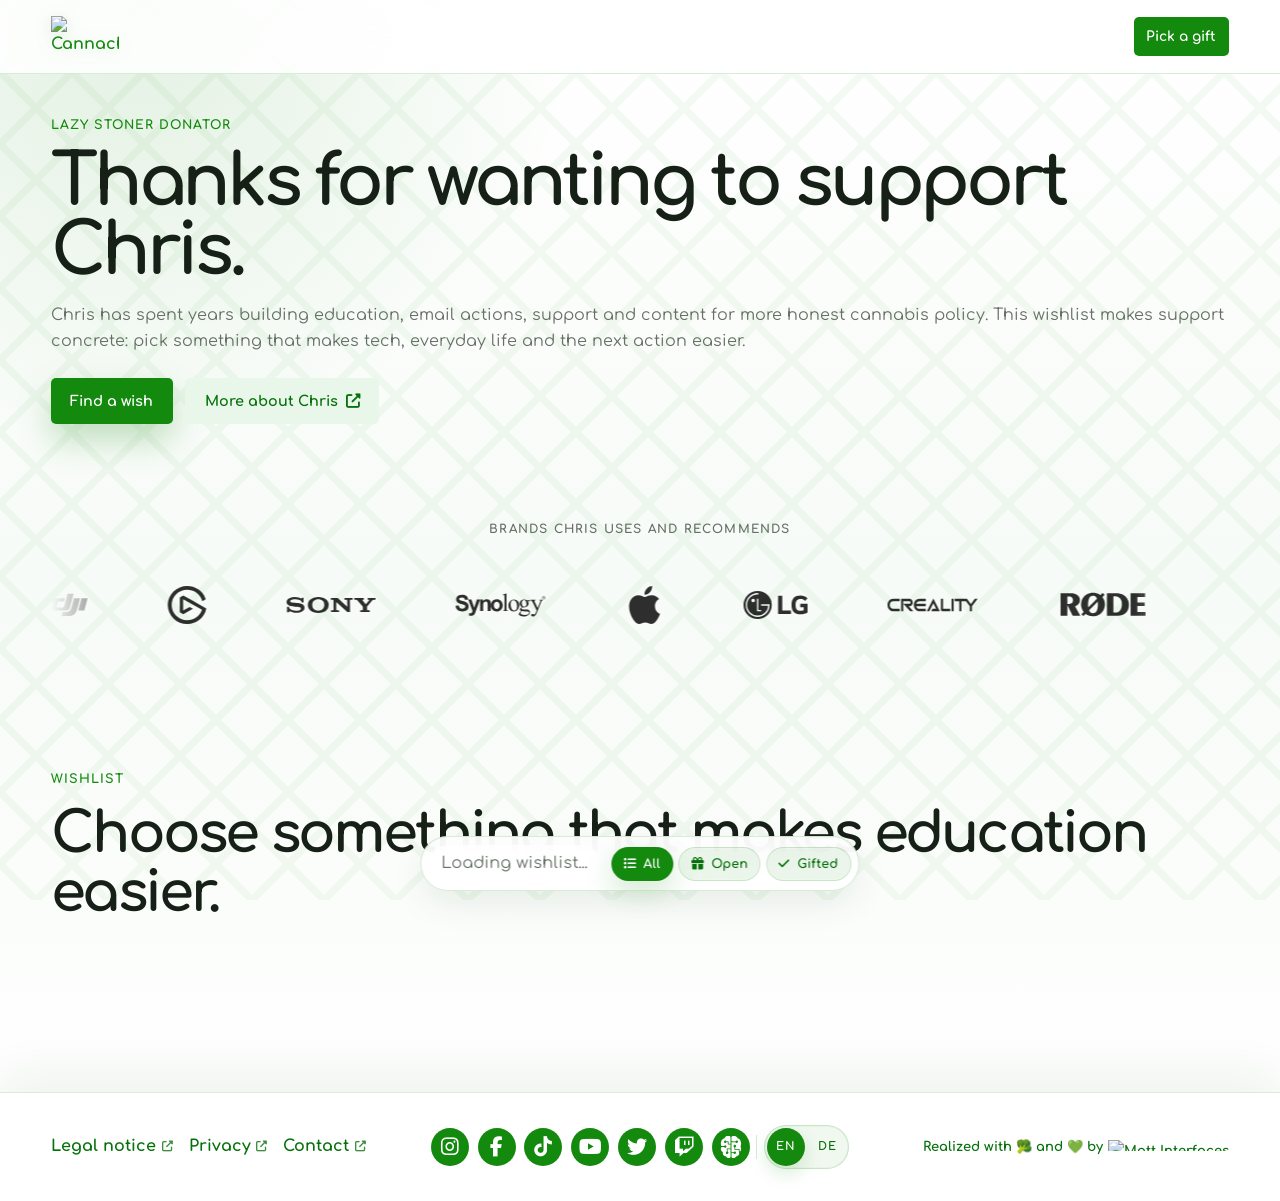
==== en/index.html @ 77366176 "Improve marquee dragging over logos Make the logo marquee draggable directly over logo images by inh" ====
<!DOCTYPE html>
<html lang="en">

<head>
    <meta charset="UTF-8">
    <meta name="viewport" content="width=device-width, initial-scale=1.0">
    <title>Lazy Stoner Donator - Cannachris Wishlist</title>
    <meta name="description" content="Support Cannachris with wishlist gifts, social-wish actions, donation ideas and help for content, cannabis education, activism and community.">
    <meta name="robots" content="index,follow,max-image-preview:large">
    <meta name="keywords" content="Cannachris, wishlist, cannabis education, social wish, activism, support, Lazy Stoner Donator">
    <meta name="theme-color" content="#13890e">
    <link rel="canonical" href="https://lsd.cannachris.de/en/">
    <link rel="alternate" hreflang="de" href="https://lsd.cannachris.de/">
    <link rel="alternate" hreflang="en" href="https://lsd.cannachris.de/en/">
    <link rel="alternate" hreflang="x-default" href="https://lsd.cannachris.de/">
    <link rel="icon" href="../favicon.ico" sizes="any">
    <link rel="icon" href="../favicon.svg" type="image/svg+xml">
    <link rel="icon" type="image/png" sizes="16x16" href="../favicon-16x16.png">
    <link rel="icon" type="image/png" sizes="32x32" href="../favicon-32x32.png">
    <link rel="icon" type="image/png" sizes="48x48" href="../favicon-48x48.png">
    <link rel="apple-touch-icon" sizes="180x180" href="../apple-touch-icon.png">
    <script>
        if (window.location.protocol !== 'file:') {
            const manifestLink = document.createElement('link');
            manifestLink.rel = 'manifest';
            manifestLink.href = '../site.en.webmanifest';
            document.head.appendChild(manifestLink);
        }
    </script>
    <meta property="og:type" content="website">
    <meta property="og:locale" content="en_US">
    <meta property="og:locale:alternate" content="de_DE">
    <meta property="og:site_name" content="Lazy Stoner Donator">
    <meta property="og:title" content="Lazy Stoner Donator - Cannachris Wishlist">
    <meta property="og:description" content="Wishes, support and good deeds for Cannachris: tech, content, cannabis education, social actions and community help.">
    <meta property="og:url" content="https://lsd.cannachris.de/en/">
    <meta property="og:image" content="https://lsd.cannachris.de/assets/social/lazy-stoner-donator-og.png">
    <meta property="og:image:secure_url" content="https://lsd.cannachris.de/assets/social/lazy-stoner-donator-og.png">
    <meta property="og:image:type" content="image/png">
    <meta property="og:image:width" content="1200">
    <meta property="og:image:height" content="630">
    <meta property="og:image:alt" content="Lazy Stoner Donator social preview with Cannachris and a note about wishes, support and good deeds.">
    <meta name="twitter:card" content="summary_large_image">
    <meta name="twitter:title" content="Lazy Stoner Donator - Cannachris Wishlist">
    <meta name="twitter:description" content="Support Cannachris with wishlist gifts, social-wish actions and community support.">
    <meta name="twitter:image" content="https://lsd.cannachris.de/assets/social/lazy-stoner-donator-og.png">
    <meta name="twitter:image:alt" content="Lazy Stoner Donator social preview with Cannachris and green support styling.">
    <link rel="preconnect" href="https://cannachris.de" crossorigin>
    <link rel="stylesheet" href="../assets/vendor/fontawesome/css/fontawesome.min.css">
    <link rel="stylesheet" href="../assets/vendor/fontawesome/css/solid.min.css">
    <link rel="stylesheet" href="../assets/vendor/fontawesome/css/brands.min.css">
    <link rel="stylesheet" href="../styles/main.css">
    <script type="application/ld+json" id="wishlist-schema">
{
  "@context": "https://schema.org",
  "@type": "WebPage",
  "@id": "https://lsd.cannachris.de/en/#webpage",
  "name": "Lazy Stoner Donator - Cannachris Wishlist",
  "inLanguage": "en-US",
  "description": "Support Cannachris with wishlist gifts, social-wish actions, donation ideas and help for content, cannabis education, activism and community.",
  "isPartOf": {
    "@type": "WebSite",
    "@id": "https://lsd.cannachris.de/#website",
    "name": "Cannachris",
    "url": "https://lsd.cannachris.de/"
  },
  "about": {
    "@type": "Person",
    "name": "Cannachris",
    "url": "https://cannachris.de/"
  },
  "primaryImageOfPage": {
    "@type": "ImageObject",
    "url": "https://lsd.cannachris.de/assets/social/lazy-stoner-donator-og.png",
    "contentUrl": "https://lsd.cannachris.de/assets/social/lazy-stoner-donator-og.png",
    "width": 1200,
    "height": 630,
    "caption": "Lazy Stoner Donator social preview with Cannachris and green support styling."
  },
  "mainEntity": {
    "@type": "ItemList",
    "name": "Lazy Stoner Donator",
    "numberOfItems": 88,
    "itemListElement": [
      {
        "@type": "ListItem",
        "position": 1,
        "item": {
          "@type": "Thing",
          "@id": "https://lsd.cannachris.de/en/#B0H2MTN6DM",
          "name": "DJI Osmo Pocket 3 Audio Combo mit Mic 2 (1 Sender + 1 Empfänger), Pocket-Gimbal-Vlog-Kamera, 1-Zoll-CMOS und 4K/240fps, 3-Achsen-Stabilisierung, 2× verlustfreier Zoom",
          "url": "https://www.amazon.de/dp/B0H2MTN6DM/ref=nosim?tag=cann4chris-21",
          "image": "https://m.media-amazon.com/images/I/418Mm7RagyL.jpg",
          "description": "DJI Osmo Pocket 3 Audio Combo mit Mic 2 (1 Sender + 1 Empfänger), Pocket-Gimbal-Vlog-Kamera, 1-Zoll-CMOS und 4K/240fps, 3-Achsen-Stabilisierung, 2× verlustfreier Zoom",
          "identifier": "B0H2MTN6DM"
        }
      },
      {
        "@type": "ListItem",
        "position": 2,
        "item": {
          "@type": "Thing",
          "@id": "https://lsd.cannachris.de/en/#B0CH3P9K1X",
          "name": "Elgato Prompter, Teleprompter mit integriertem Bildschirm | Drag-and-Drop-Anzeige, für DSLR, Webcam, Smartphone, liest Chat oder Skripte, Mac, PC, Stream Deck",
          "url": "https://www.amazon.de/dp/B0CH3P9K1X/ref=nosim?tag=cann4chris-21",
          "image": "https://m.media-amazon.com/images/I/41Zkw5EjauL.jpg",
          "description": "Elgato Prompter, Teleprompter mit integriertem Bildschirm | Drag-and-Drop-Anzeige, für DSLR, Webcam, Smartphone, liest Chat oder Skripte, Mac, PC, Stream Deck",
          "identifier": "B0CH3P9K1X"
        }
      },
      {
        "@type": "ListItem",
        "position": 3,
        "item": {
          "@type": "Thing",
          "@id": "https://lsd.cannachris.de/en/#B0GD5LZTBP",
          "name": "SMALLRIG A7 V / A7R V / A7 IV “Rhinoceros“ Cage für Sony Alpha 7 V/Alpha 7R V/Alpha 7 IV/Alpha 7S III/Alpha 7R IV, neues Elegantes und schlankes Design - 6029",
          "url": "https://www.amazon.de/dp/B0GD5LZTBP/ref=nosim?tag=cann4chris-21",
          "image": "https://m.media-amazon.com/images/I/41MOcqgMa8L.jpg",
          "description": "SMALLRIG A7 V / A7R V / A7 IV “Rhinoceros“ Cage für Sony Alpha 7 V/Alpha 7R V/Alpha 7 IV/Alpha 7S III/Alpha 7R IV, neues Elegantes und schlankes Design - 6029",
          "identifier": "B0GD5LZTBP"
        }
      },
      {
        "@type": "ListItem",
        "position": 4,
        "item": {
          "@type": "Thing",
          "@id": "https://lsd.cannachris.de/en/#B0D8QRHQNL",
          "name": "Sony Alpha ZV-E10 II Spiegellose APS-C Videokamera mit 16-50 mm f/3.5-5.6 (4K60p Video, 4:2:2 10Bit-Aufnahme, 26 MP, Digitale Stabilisierung, Echtzeit Auto-Augenfokus)",
          "url": "https://www.amazon.de/dp/B0D8QRHQNL/ref=nosim?tag=cann4chris-21",
          "image": "https://m.media-amazon.com/images/I/41VBOL3Da3L.jpg",
          "description": "Sony Alpha ZV-E10 II Spiegellose APS-C Videokamera mit 16-50 mm f/3.5-5.6 (4K60p Video, 4:2:2 10Bit-Aufnahme, 26 MP, Digitale Stabilisierung, Echtzeit Auto-Augenfokus)",
          "identifier": "B0D8QRHQNL"
        }
      },
      {
        "@type": "ListItem",
        "position": 5,
        "item": {
          "@type": "Thing",
          "@id": "https://lsd.cannachris.de/en/#B0CBYZWF3Z",
          "name": "Synology DiskStation DS224+ 2-bay desktop NAS with backup tools, private cloud, photo and file management",
          "url": "https://www.amazon.de/dp/B0CBYZWF3Z/ref=nosim?tag=cann4chris-21",
          "image": "https://www.synology.com/img/products/detail/DS224plus/img_og_image.jpg",
          "description": "A compact NAS as a private cloud for video footage, photos, campaign files, automated backups and clean long-term archives.",
          "identifier": "B0CBYZWF3Z",
          "keywords": "Cannachris, Synology, NAS, backup, private cloud, media archive",
          "about": [
            {
              "@type": "Thing",
              "name": "Cannachris"
            },
            {
              "@type": "Thing",
              "name": "Synology"
            },
            {
              "@type": "Thing",
              "name": "NAS"
            },
            {
              "@type": "Thing",
              "name": "backup"
            },
            {
              "@type": "Thing",
              "name": "private cloud"
            },
            {
              "@type": "Thing",
              "name": "media archive"
            }
          ],
          "alternateName": "Synology NAS for backups, a private cloud and content archives",
          "disambiguatingDescription": "For backups, media & project archives"
        }
      },
      {
        "@type": "ListItem",
        "position": 6,
        "item": {
          "@type": "Thing",
          "@id": "https://lsd.cannachris.de/en/#ipad-pro-pencil-pro-set-2024",
          "name": "Apple iPad Pro 13-inch (M4, 256 GB) with Apple Pencil Pro as a curated Amazon setup for notes, editing, planning and creative work",
          "url": "https://www.amazon.de/dp/B0D3J54R3L/ref=nosim?tag=cann4chris-21",
          "image": "https://cdsassets.apple.com/live/7WUAS350/images/tech-specs/ipad-pro-11-inch-13-inch.png",
          "description": "A strong mobile setup for notes, briefs, research, visual planning, image review, on-site work and quick sketching directly in the workflow.",
          "identifier": "ipad-pro-pencil-pro-set-2024",
          "keywords": "Cannachris, iPad Pro, Apple Pencil Pro, notes, creative work, mobile workflow",
          "about": [
            {
              "@type": "Thing",
              "name": "Cannachris"
            },
            {
              "@type": "Thing",
              "name": "iPad Pro"
            },
            {
              "@type": "Thing",
              "name": "Apple Pencil Pro"
            },
            {
              "@type": "Thing",
              "name": "notes"
            },
            {
              "@type": "Thing",
              "name": "creative work"
            },
            {
              "@type": "Thing",
              "name": "mobile workflow"
            }
          ],
          "alternateName": "iPad Pro with Apple Pencil Pro for a mobile creative and planning workflow",
          "disambiguatingDescription": "For scripts, storyboards, organization & creative work"
        }
      },
      {
        "@type": "ListItem",
        "position": 7,
        "item": {
          "@type": "Thing",
          "@id": "https://lsd.cannachris.de/en/#social-one-kind-act",
          "name": "One kind act in a day",
          "url": "https://www.randomactsofkindness.org/kindness-ideas",
          "image": "assets/images/social-wishes/one-kind-act.webp",
          "description": "Give a warm smile, active listening or a small act of help on purpose and make someone's day a little lighter.",
          "identifier": "social-one-kind-act",
          "keywords": "Cannachris, kind act, kindness, everyday solidarity, community, Random Acts of Kindness",
          "about": [
            {
              "@type": "Thing",
              "name": "Cannachris"
            },
            {
              "@type": "Thing",
              "name": "kind act"
            },
            {
              "@type": "Thing",
              "name": "kindness"
            },
            {
              "@type": "Thing",
              "name": "everyday solidarity"
            },
            {
              "@type": "Thing",
              "name": "community"
            },
            {
              "@type": "Thing",
              "name": "Random Acts of Kindness"
            }
          ],
          "alternateName": "give one kind act in a day as a non-material wish",
          "disambiguatingDescription": "For more warmth in everyday life"
        }
      },
      {
        "@type": "ListItem",
        "position": 8,
        "item": {
          "@type": "Thing",
          "@id": "https://lsd.cannachris.de/en/#B0DKD64CLD",
          "name": "SMALLRIG x Brandon Li All-in-One-Videokit für Mobilgeräte, universelles Video-Rig-Kit aus Aluminium mit Schnellverschluss und 67-mm-VND-Filter für M.2-SSD, für iPhone 17, für Samsung – 4596B",
          "url": "https://www.amazon.de/dp/B0DKD64CLD/ref=nosim?tag=cann4chris-21",
          "image": "https://m.media-amazon.com/images/I/415u-+q2CkL.jpg",
          "description": "SMALLRIG x Brandon Li All-in-One-Videokit für Mobilgeräte, universelles Video-Rig-Kit aus Aluminium mit Schnellverschluss und 67-mm-VND-Filter für M.2-SSD, für iPhone 17, für Samsung – 4596B",
          "identifier": "B0DKD64CLD"
        }
      },
      {
        "@type": "ListItem",
        "position": 9,
        "item": {
          "@type": "Thing",
          "@id": "https://lsd.cannachris.de/en/#B0CPFWXMBL",
          "name": "Elgato 4K X Capture Card, HDMI 2.1, 4K144 | VRR-Passthrough, HDR10, bis 1080p240-Aufnahme, USB 3.2 Gen 2, für OBS, PS5, Xbox, Switch, PC, Mac",
          "url": "https://www.amazon.de/dp/B0CPFWXMBL/ref=nosim?tag=cann4chris-21",
          "image": "https://m.media-amazon.com/images/I/31w6ze0NvXL.jpg",
          "description": "Elgato 4K X Capture Card, HDMI 2.1, 4K144 | VRR-Passthrough, HDR10, bis 1080p240-Aufnahme, USB 3.2 Gen 2, für OBS, PS5, Xbox, Switch, PC, Mac",
          "identifier": "B0CPFWXMBL"
        }
      },
      {
        "@type": "ListItem",
        "position": 10,
        "item": {
          "@type": "Thing",
          "@id": "https://lsd.cannachris.de/en/#B0CPL72C61",
          "name": "Osprey Archeon 30L Backpacking Backpack for Men and Women, Black",
          "url": "https://www.amazon.com/Osprey-Archeon-Unisex-Backpacking-Backpack/dp/B0CPL72C61?th=1",
          "image": "https://www.ospreycanada.com/wp-content/uploads/osprey-lifestyle-day-packs/10005915.jpg",
          "description": "30L Osprey Archeon with a 16-inch laptop sleeve, tech organization, NanoTough coating, bluesign-certified materials and modular front straps.",
          "identifier": "B0CPL72C61",
          "disambiguatingDescription": "For everyday carry, travel & tech"
        }
      },
      {
        "@type": "ListItem",
        "position": 11,
        "item": {
          "@type": "Thing",
          "@id": "https://lsd.cannachris.de/en/#campaign-aekn-transparency",
          "name": "Support the AEKN transparency campaign",
          "url": "https://cannachris.de/aekn-anfrage/",
          "image": "assets/images/social-wishes/aekn-campaign.webp",
          "description": "Send a prefilled request to the Lower Saxony Chamber of Physicians and ask for scientific integrity in cannabis policy.",
          "identifier": "campaign-aekn-transparency",
          "keywords": "Cannachris, AEKN, cannabis policy, transparency, science, petition rights",
          "about": [
            {
              "@type": "Thing",
              "name": "Cannachris"
            },
            {
              "@type": "Thing",
              "name": "AEKN"
            },
            {
              "@type": "Thing",
              "name": "cannabis policy"
            },
            {
              "@type": "Thing",
              "name": "transparency"
            },
            {
              "@type": "Thing",
              "name": "science"
            },
            {
              "@type": "Thing",
              "name": "petition rights"
            }
          ],
          "alternateName": "support the AEKN cannabis transparency campaign",
          "disambiguatingDescription": "For science & transparency"
        }
      },
      {
        "@type": "ListItem",
        "position": 12,
        "item": {
          "@type": "Thing",
          "@id": "https://lsd.cannachris.de/en/#B07L755X9G",
          "name": "Elgato Key Light, professionelle Studioleuchte, 2800 Lumen | WLAN-App-Steuerung, 2900-7000K Farbtemperatur, 160 OSRAM-LEDs, Opalglas-Diffusion, Tischklemme",
          "url": "https://www.amazon.de/dp/B07L755X9G/ref=nosim?tag=cann4chris-21",
          "image": "https://m.media-amazon.com/images/I/31hDyrbUv+L.jpg",
          "description": "Elgato Key Light, professionelle Studioleuchte, 2800 Lumen | WLAN-App-Steuerung, 2900-7000K Farbtemperatur, 160 OSRAM-LEDs, Opalglas-Diffusion, Tischklemme",
          "identifier": "B07L755X9G"
        }
      },
      {
        "@type": "ListItem",
        "position": 13,
        "item": {
          "@type": "Thing",
          "@id": "https://lsd.cannachris.de/en/#B09738CV2G",
          "name": "Elgato Stream Deck MK.2 Studio-Controller, 15 Makrotasten | Für Aktionen in OBS, Twitch, YouTube und mehr, visuelles Feedback, hunderte Plugins, Mac und PC",
          "url": "https://www.amazon.de/dp/B09738CV2G/ref=nosim?tag=cann4chris-21",
          "image": "https://m.media-amazon.com/images/I/41G+KLmHC6L.jpg",
          "description": "Elgato Stream Deck MK.2 Studio-Controller, 15 Makrotasten | Für Aktionen in OBS, Twitch, YouTube und mehr, visuelles Feedback, hunderte Plugins, Mac und PC",
          "identifier": "B09738CV2G"
        }
      },
      {
        "@type": "ListItem",
        "position": 14,
        "item": {
          "@type": "Thing",
          "@id": "https://lsd.cannachris.de/en/#B0DP4KR25W",
          "name": "Rode Wireless Pro Mikrofon-Set mit Interview GO Handadapter und keepdrum Fell-Windschutz Schwarz",
          "url": "https://www.amazon.de/dp/B0DP4KR25W/ref=nosim?tag=cann4chris-21",
          "image": "https://m.media-amazon.com/images/I/417Dw6X8D5L.jpg",
          "description": "Rode Wireless Pro Mikrofon-Set mit Interview GO Handadapter und keepdrum Fell-Windschutz Schwarz",
          "identifier": "B0DP4KR25W"
        }
      },
      {
        "@type": "ListItem",
        "position": 15,
        "item": {
          "@type": "Thing",
          "@id": "https://lsd.cannachris.de/en/#B0D6RPG3T7",
          "name": "SMALLRIG 1,33x Anamorphotisches Objektiv für Mobiltelefone, 2.4:1 Breitbild-Deformationsobjektiv mit T-Mount für Filmaufnahmen, Handy-Kinoobjektiv für iPhone 15/14/13/12, für Samsung S21/S22-4590",
          "url": "https://www.amazon.de/dp/B0D6RPG3T7/ref=nosim?tag=cann4chris-21",
          "image": "https://m.media-amazon.com/images/I/31twY8MCPcL.jpg",
          "description": "SMALLRIG 1,33x Anamorphotisches Objektiv für Mobiltelefone, 2.4:1 Breitbild-Deformationsobjektiv mit T-Mount für Filmaufnahmen, Handy-Kinoobjektiv für iPhone 15/14/13/12, für Samsung S21/S22-4590",
          "identifier": "B0D6RPG3T7"
        }
      },
      {
        "@type": "ListItem",
        "position": 16,
        "item": {
          "@type": "Thing",
          "@id": "https://lsd.cannachris.de/en/#social-transparency-request",
          "name": "Ask a transparency question",
          "url": "https://fragdenstaat.de/anfrage-stellen/",
          "image": "assets/images/social-wishes/transparency-request.webp",
          "description": "File a concrete freedom-of-information request or support someone who wants to make records, data and decisions easier to understand.",
          "identifier": "social-transparency-request",
          "keywords": "Cannachris, FragDenStaat, freedom of information, transparency, democracy, FOI",
          "about": [
            {
              "@type": "Thing",
              "name": "Cannachris"
            },
            {
              "@type": "Thing",
              "name": "FragDenStaat"
            },
            {
              "@type": "Thing",
              "name": "freedom of information"
            },
            {
              "@type": "Thing",
              "name": "transparency"
            },
            {
              "@type": "Thing",
              "name": "democracy"
            },
            {
              "@type": "Thing",
              "name": "FOI"
            }
          ],
          "alternateName": "file a freedom-of-information request and promote transparency",
          "disambiguatingDescription": "For political transparency"
        }
      },
      {
        "@type": "ListItem",
        "position": 17,
        "item": {
          "@type": "Thing",
          "@id": "https://lsd.cannachris.de/en/#B0DCBCVFT2",
          "name": "SMALLRIG Universal Quick Release Phone Cage Kit Aluminium Smartphone Video Rig mit kabelloser Steuerung, Unterstützung für MagSafe, für iPhone 17 16 15 14Serie für Samsung S25 für Pixel - 4597",
          "url": "https://www.amazon.de/dp/B0DCBCVFT2/ref=nosim?tag=cann4chris-21",
          "image": "https://m.media-amazon.com/images/I/41UKHDIMR2L.jpg",
          "description": "SMALLRIG Universal Quick Release Phone Cage Kit Aluminium Smartphone Video Rig mit kabelloser Steuerung, Unterstützung für MagSafe, für iPhone 17 16 15 14Serie für Samsung S25 für Pixel - 4597",
          "identifier": "B0DCBCVFT2"
        }
      },
      {
        "@type": "ListItem",
        "position": 18,
        "item": {
          "@type": "Thing",
          "@id": "https://lsd.cannachris.de/en/#B0CTJ7PVN1",
          "name": "Shure MV7+ Podcast Mikrofon-Verbessertes Audio, LED-Touchpanel, USB-C- und XLR-Ausgänge, Auto-Level-Modus, digitaler Pop-Filter, Halleffekte, Podcasting, Streaming, Aufnahme - Schwarz",
          "url": "https://www.amazon.de/dp/B0CTJ7PVN1/ref=nosim?tag=cann4chris-21",
          "image": "https://m.media-amazon.com/images/I/41VBDk7OHSL.jpg",
          "description": "Shure MV7+ Podcast Mikrofon-Verbessertes Audio, LED-Touchpanel, USB-C- und XLR-Ausgänge, Auto-Level-Modus, digitaler Pop-Filter, Halleffekte, Podcasting, Streaming, Aufnahme - Schwarz",
          "identifier": "B0CTJ7PVN1"
        }
      },
      {
        "@type": "ListItem",
        "position": 19,
        "item": {
          "@type": "Thing",
          "@id": "https://lsd.cannachris.de/en/#B0FKBNYF46",
          "name": "LG UltraWide 49U950A-W.AEU (49 Zoll) 32:9 Curved DQHD Nano IPS Monitor, 144Hz, AMD FreeSync™ Premium, DisplayHDR™ 400, USB-C (90W), Weiß",
          "url": "https://www.amazon.de/dp/B0FKBNYF46/ref=nosim?tag=cann4chris-21",
          "image": "https://m.media-amazon.com/images/I/41i5FttJHYL.jpg",
          "description": "LG UltraWide 49U950A-W.AEU (49 Zoll) 32:9 Curved DQHD Nano IPS Monitor, 144Hz, AMD FreeSync™ Premium, DisplayHDR™ 400, USB-C (90W), Weiß",
          "identifier": "B0FKBNYF46"
        }
      },
      {
        "@type": "ListItem",
        "position": 20,
        "item": {
          "@type": "Thing",
          "@id": "https://lsd.cannachris.de/en/#B0FK26M3HD",
          "name": "NEEWER 18mm Weitwinkelobjektiv mit 17mm Gewinde Objektiv Clip für Handy Kamera, 100° FOV, 0,75 fache Vergrößerung, 6 Elemente in 5 Gruppen, kompatibel mit iPhone Android Samsung für Fotografie, LS-72",
          "url": "https://www.amazon.de/dp/B0FK26M3HD/ref=nosim?tag=cann4chris-21",
          "image": "https://m.media-amazon.com/images/I/41L64bpT9SL.jpg",
          "description": "NEEWER 18mm Weitwinkelobjektiv mit 17mm Gewinde Objektiv Clip für Handy Kamera, 100° FOV, 0,75 fache Vergrößerung, 6 Elemente in 5 Gruppen, kompatibel mit iPhone Android Samsung für Fotografie, LS-72",
          "identifier": "B0FK26M3HD"
        }
      },
      {
        "@type": "ListItem",
        "position": 21,
        "item": {
          "@type": "Thing",
          "@id": "https://lsd.cannachris.de/en/#B0FZS1VLHV",
          "name": "Creality K2 SE Combo 3D-Drucker 2026, Multicolor-Druck mit CFS, bis zu 500 mm/s Hochgeschwindigkeit, intelligente Auto-Nivellierung, Vollmetall-Rahmen, komplett vormontiert, 220 × 215 × 245 mm Bauraum",
          "url": "https://www.amazon.de/dp/B0FZS1VLHV/ref=nosim?tag=cann4chris-21",
          "image": "https://m.media-amazon.com/images/I/41RLr38VQ0L.jpg",
          "description": "Creality K2 SE Combo 3D-Drucker 2026, Multicolor-Druck mit CFS, bis zu 500 mm/s Hochgeschwindigkeit, intelligente Auto-Nivellierung, Vollmetall-Rahmen, komplett vormontiert, 220 × 215 × 245 mm Bauraum",
          "identifier": "B0FZS1VLHV"
        }
      },
      {
        "@type": "ListItem",
        "position": 22,
        "item": {
          "@type": "Thing",
          "@id": "https://lsd.cannachris.de/en/#B0BLD1KBHQ",
          "name": "DJI RS 3 Mini camera gimbal stabilizer for Canon, Sony, Nikon and Fujifilm, 2 kg tested payload, native vertical shooting, Bluetooth shutter button, 3rd-gen RS stabilization, 795 g",
          "url": "https://www.amazon.de/dp/B0BLD1KBHQ/ref=nosim?tag=cann4chris-21",
          "image": "https://m.media-amazon.com/images/I/31q3LMFZHRL.jpg",
          "description": "DJI RS 3 Mini camera gimbal stabilizer for Canon, Sony, Nikon and Fujifilm, 2 kg tested payload, native vertical shooting, Bluetooth shutter button, 3rd-gen RS stabilization, 795 g",
          "identifier": "B0BLD1KBHQ"
        }
      },
      {
        "@type": "ListItem",
        "position": 23,
        "item": {
          "@type": "Thing",
          "@id": "https://lsd.cannachris.de/en/#B09JBVR5B4",
          "name": "RØDE PSA1+ Professionelles Gelenkarmstativ für Studioanwendungen mit innovativem Federsystem, Neopren, Schwarz",
          "url": "https://www.amazon.de/dp/B09JBVR5B4/ref=nosim?tag=cann4chris-21",
          "image": "https://m.media-amazon.com/images/I/21nCXzbCM1L.jpg",
          "description": "RØDE PSA1+ Professionelles Gelenkarmstativ für Studioanwendungen mit innovativem Federsystem, Neopren, Schwarz",
          "identifier": "B09JBVR5B4"
        }
      },
      {
        "@type": "ListItem",
        "position": 24,
        "item": {
          "@type": "Thing",
          "@id": "https://lsd.cannachris.de/en/#social-digital-courage",
          "name": "Show digital civic courage",
          "url": "https://www.ichbinhier.eu/digitale-zivilcourage-lernen-gegen-hass-im-netz",
          "image": "assets/images/social-wishes/digital-courage.webp",
          "description": "Do not just scroll past. Respond with empathy, facts and solidarity when people are attacked or demeaned online.",
          "identifier": "social-digital-courage",
          "keywords": "Cannachris, digital civic courage, online hate, ichbinhier, counter-speech, democracy",
          "about": [
            {
              "@type": "Thing",
              "name": "Cannachris"
            },
            {
              "@type": "Thing",
              "name": "digital civic courage"
            },
            {
              "@type": "Thing",
              "name": "online hate"
            },
            {
              "@type": "Thing",
              "name": "ichbinhier"
            },
            {
              "@type": "Thing",
              "name": "counter-speech"
            },
            {
              "@type": "Thing",
              "name": "democracy"
            }
          ],
          "alternateName": "learn digital civic courage and respond to online hate",
          "disambiguatingDescription": "For better comment sections"
        }
      },
      {
        "@type": "ListItem",
        "position": 25,
        "item": {
          "@type": "Thing",
          "@id": "https://lsd.cannachris.de/en/#social-digital-wellbeing",
          "name": "Step out of doomscrolling and back into real life",
          "url": "https://www.demokratie-leben.de/",
          "image": "assets/images/social-wishes/democracy.webp",
          "description": "When the feed leaves you drained, you are allowed to pause with kindness: step outside, take a breath, message someone you care about or put some energy into real democratic action nearby.",
          "identifier": "social-digital-wellbeing",
          "keywords": "Cannachris, digital wellbeing, doomscrolling, democracy, self-care, civic engagement",
          "about": [
            {
              "@type": "Thing",
              "name": "Cannachris"
            },
            {
              "@type": "Thing",
              "name": "digital wellbeing"
            },
            {
              "@type": "Thing",
              "name": "doomscrolling"
            },
            {
              "@type": "Thing",
              "name": "democracy"
            },
            {
              "@type": "Thing",
              "name": "self-care"
            },
            {
              "@type": "Thing",
              "name": "civic engagement"
            }
          ],
          "alternateName": "break doomscrolling habits and redirect energy into self-care and democratic engagement",
          "disambiguatingDescription": "For your mind, heart and real connection"
        }
      },
      {
        "@type": "ListItem",
        "position": 26,
        "item": {
          "@type": "Thing",
          "@id": "https://lsd.cannachris.de/en/#B0CPYGYF11",
          "name": "Venty Vaporizer von Storz & Bickel – das neueste Gerät – Gehen Sie mit dem Strom! | Storz & Bickel Venty Vaporizer – das neueste Gerät – Gehen Sie mit dem Strom!",
          "url": "https://www.amazon.de/dp/B0CPYGYF11/ref=nosim?tag=cann4chris-21",
          "image": "https://m.media-amazon.com/images/I/31tDbc0XO1L.jpg",
          "description": "Venty Vaporizer von Storz & Bickel – das neueste Gerät – Gehen Sie mit dem Strom! | Storz & Bickel Venty Vaporizer – das neueste Gerät – Gehen Sie mit dem Strom!",
          "identifier": "B0CPYGYF11"
        }
      },
      {
        "@type": "ListItem",
        "position": 27,
        "item": {
          "@type": "Thing",
          "@id": "https://lsd.cannachris.de/en/#B07QR6Z1JB",
          "name": "Focusrite Scarlett Solo 3. Gen USB-Audio-Interface-Bundle für Gitarristen, Sänger oder Produzenten. Klang in Studioqualität und sämtliche Software, die du für Aufnahmen und Kompositionen benötigst",
          "url": "https://www.amazon.de/dp/B07QR6Z1JB/ref=nosim?tag=cann4chris-21",
          "image": "https://m.media-amazon.com/images/I/31Ty6bmUmVL.jpg",
          "description": "Focusrite Scarlett Solo 3. Gen USB-Audio-Interface-Bundle für Gitarristen, Sänger oder Produzenten. Klang in Studioqualität und sämtliche Software, die du für Aufnahmen und Kompositionen benötigst",
          "identifier": "B07QR6Z1JB"
        }
      },
      {
        "@type": "ListItem",
        "position": 28,
        "item": {
          "@type": "Thing",
          "@id": "https://lsd.cannachris.de/en/#B0DZ1VY1LR",
          "name": "NEEWER 24\"x24\" Softbox Beleuchtungsset mit Stativständern, 2er Pack, 45W zweifarbige 2,4G LED Glühbirnen, 10 Kanäle, 2900K-7000K, 1400Lux/m, CRI95, 20m Fernbedienung, Fotografie Dauerlicht kit, NK103",
          "url": "https://www.amazon.de/dp/B0DZ1VY1LR/ref=nosim?tag=cann4chris-21",
          "image": "https://m.media-amazon.com/images/I/4117gvrSLaL.jpg",
          "description": "NEEWER 24\"x24\" Softbox Beleuchtungsset mit Stativständern, 2er Pack, 45W zweifarbige 2,4G LED Glühbirnen, 10 Kanäle, 2900K-7000K, 1400Lux/m, CRI95, 20m Fernbedienung, Fotografie Dauerlicht kit, NK103",
          "identifier": "B0DZ1VY1LR"
        }
      },
      {
        "@type": "ListItem",
        "position": 29,
        "item": {
          "@type": "Thing",
          "@id": "https://lsd.cannachris.de/en/#B07T9T4Z7J",
          "name": "VOLCANO HYBRID Vaporizer",
          "url": "https://www.amazon.de/dp/B07T9T4Z7J/ref=nosim?tag=cann4chris-21",
          "image": "https://m.media-amazon.com/images/I/41tFBPlCWqL.jpg",
          "description": "VOLCANO HYBRID Vaporizer",
          "identifier": "B07T9T4Z7J"
        }
      },
      {
        "@type": "ListItem",
        "position": 30,
        "item": {
          "@type": "Thing",
          "@id": "https://lsd.cannachris.de/en/#B0FJY37ZLP",
          "name": "APEXEL 100Ultra Makro Objektiv mit Ringlicht, verbesserte Version des Objektiv für Handy für iPhone, Samsung, Pixel",
          "url": "https://www.amazon.de/dp/B0FJY37ZLP/ref=nosim?tag=cann4chris-21",
          "image": "https://m.media-amazon.com/images/I/41bJeZawN9L.jpg",
          "description": "APEXEL 100Ultra Makro Objektiv mit Ringlicht, verbesserte Version des Objektiv für Handy für iPhone, Samsung, Pixel",
          "identifier": "B0FJY37ZLP"
        }
      },
      {
        "@type": "ListItem",
        "position": 31,
        "item": {
          "@type": "Thing",
          "@id": "https://lsd.cannachris.de/en/#B0FKFZH65C",
          "name": "EMART Weiß Hintergrund 165x220cm, White Screen Roll-up Panel Fotohintergrund, Weißer Hintergrund mit Ständer für Fotostudio, Streaming, Videokonferenzen, TikTok, Zoom",
          "url": "https://www.amazon.de/dp/B0FKFZH65C/ref=nosim?tag=cann4chris-21",
          "image": "https://m.media-amazon.com/images/I/318tAK4IWlL.jpg",
          "description": "EMART Weiß Hintergrund 165x220cm, White Screen Roll-up Panel Fotohintergrund, Weißer Hintergrund mit Ständer für Fotostudio, Streaming, Videokonferenzen, TikTok, Zoom",
          "identifier": "B0FKFZH65C"
        }
      },
      {
        "@type": "ListItem",
        "position": 32,
        "item": {
          "@type": "Thing",
          "@id": "https://lsd.cannachris.de/en/#B0F664T5TN",
          "name": "Zeadio All-in-One Video-Rig-Kit, Handheld Stabilisator mit Smartphone-Cage, RGB-Videoleuchte, Mikrofon, Action-Kamera-Adapter, kompatibel mit Smartphones, Action-Kameras, DSLRs und anderen Kameras usw",
          "url": "https://www.amazon.de/dp/B0F664T5TN/ref=nosim?tag=cann4chris-21",
          "image": "https://m.media-amazon.com/images/I/41NCmOtDmWL.jpg",
          "description": "Zeadio All-in-One Video-Rig-Kit, Handheld Stabilisator mit Smartphone-Cage, RGB-Videoleuchte, Mikrofon, Action-Kamera-Adapter, kompatibel mit Smartphones, Action-Kameras, DSLRs und anderen Kameras usw",
          "identifier": "B0F664T5TN"
        }
      },
      {
        "@type": "ListItem",
        "position": 33,
        "item": {
          "@type": "Thing",
          "@id": "https://lsd.cannachris.de/en/#social-foodsharing",
          "name": "Rescue and share food",
          "url": "https://foodsharing.de/",
          "image": "assets/images/social-wishes/foodsharing.webp",
          "description": "Pass on surplus food, use public sharing points or help locally so good food does not end up in the bin.",
          "identifier": "social-foodsharing",
          "keywords": "Cannachris, foodsharing, food rescue, sustainability, community, resource protection",
          "about": [
            {
              "@type": "Thing",
              "name": "Cannachris"
            },
            {
              "@type": "Thing",
              "name": "foodsharing"
            },
            {
              "@type": "Thing",
              "name": "food rescue"
            },
            {
              "@type": "Thing",
              "name": "sustainability"
            },
            {
              "@type": "Thing",
              "name": "community"
            },
            {
              "@type": "Thing",
              "name": "resource protection"
            }
          ],
          "alternateName": "rescue food and share it with foodsharing",
          "disambiguatingDescription": "For less waste"
        }
      },
      {
        "@type": "ListItem",
        "position": 34,
        "item": {
          "@type": "Thing",
          "@id": "https://lsd.cannachris.de/en/#B00N2OQCIA",
          "name": "AFAITH 6in1 Kit, Wireless Bluetooth Fernkamera Blendenverschluss Release Control + Ausziehbares Selbstporträt Teleskop Handheld Monopod + Einstellbarer Smartphone Adapter Telefonhalter + Einziehbarer Drehturm Stativhalter Halter + Fischaugenobjektiv + Weitwinkelobjektiv + Makroobjektiv für iPhone 7 / 7plus 6 plus / 6, Samsung Galaxy S8 / S7 Edge / S6 Edge, Huawei P9 / P10, HTC, Blackberry, Smartphones GP036B (Schwarz)",
          "url": "https://www.amazon.de/dp/B00N2OQCIA/ref=nosim?tag=cann4chris-21",
          "image": "https://m.media-amazon.com/images/I/7193IuYpB7L.jpg",
          "description": "AFAITH 6in1 Kit, Wireless Bluetooth Fernkamera Blendenverschluss Release Control + Ausziehbares Selbstporträt Teleskop Handheld Monopod + Einstellbarer Smartphone Adapter Telefonhalter + Einziehbarer Drehturm Stativhalter Halter + Fischaugenobjektiv + Weitwinkelobjektiv + Makroobjektiv für iPhone 7 / 7plus 6 plus / 6, Samsung Galaxy S8 / S7 Edge / S6 Edge, Huawei P9 / P10, HTC, Blackberry, Smartphones GP036B (Schwarz)",
          "identifier": "B00N2OQCIA"
        }
      },
      {
        "@type": "ListItem",
        "position": 35,
        "item": {
          "@type": "Thing",
          "@id": "https://lsd.cannachris.de/en/#B0CTCD7CS5",
          "name": "TOCOL für iPhone 14 Hülle für Magsafe, Vollständiger Kameraschutz Stoßfest Kratzfest Transluzente Rückseite Magnetisch Handyhülle für iPhone 14 Case, Schwarz",
          "url": "https://www.amazon.de/dp/B0CTCD7CS5/ref=nosim?tag=cann4chris-21",
          "image": "https://m.media-amazon.com/images/I/41uklR0Pm-L.jpg",
          "description": "TOCOL für iPhone 14 Hülle für Magsafe, Vollständiger Kameraschutz Stoßfest Kratzfest Transluzente Rückseite Magnetisch Handyhülle für iPhone 14 Case, Schwarz",
          "identifier": "B0CTCD7CS5"
        }
      },
      {
        "@type": "ListItem",
        "position": 36,
        "item": {
          "@type": "Thing",
          "@id": "https://lsd.cannachris.de/en/#B0C58TRNQV",
          "name": "STREBITO Mini-Elektroschrauber, 144-teiliges Elektro-Präzisionsschraubendreher-Set Kleiner Akkuschrauber, Elektronik-Reparatur-Werkzeugsatz für PC, Computer, Laptop, Telefon, RC-Drohne",
          "url": "https://www.amazon.de/dp/B0C58TRNQV/ref=nosim?tag=cann4chris-21",
          "image": "https://m.media-amazon.com/images/I/81MNRt-bmIL.jpg",
          "description": "STREBITO Mini-Elektroschrauber, 144-teiliges Elektro-Präzisionsschraubendreher-Set Kleiner Akkuschrauber, Elektronik-Reparatur-Werkzeugsatz für PC, Computer, Laptop, Telefon, RC-Drohne",
          "identifier": "B0C58TRNQV"
        }
      },
      {
        "@type": "ListItem",
        "position": 37,
        "item": {
          "@type": "Thing",
          "@id": "https://lsd.cannachris.de/en/#B00OVAXR50",
          "name": "Behringer EUROPORT PPA500BT Ultrakompaktes tragbares 500-Watt-6-Kanal-PA-System mit Bluetooth-Drahtlostechnologie, drahtloser Mikrofonoption, Klark Teknik Multi-FX-Prozessor und FBQ-Feedback-Erkennung",
          "url": "https://www.amazon.de/dp/B00OVAXR50/ref=nosim?tag=cann4chris-21",
          "image": "https://m.media-amazon.com/images/I/71jMrGV+vzL.jpg",
          "description": "Behringer EUROPORT PPA500BT Ultrakompaktes tragbares 500-Watt-6-Kanal-PA-System mit Bluetooth-Drahtlostechnologie, drahtloser Mikrofonoption, Klark Teknik Multi-FX-Prozessor und FBQ-Feedback-Erkennung",
          "identifier": "B00OVAXR50"
        }
      },
      {
        "@type": "ListItem",
        "position": 38,
        "item": {
          "@type": "Thing",
          "@id": "https://lsd.cannachris.de/en/#campaign-augsburg-csc",
          "name": "Strengthen the Augsburg/CSC campaign",
          "url": "https://cannachris.de/cannabis-social-clubs-genehmigung-deutschland-email-aktion/",
          "image": "assets/images/social-wishes/augsburg-csc-campaign.webp",
          "description": "Share or use the CSC approval action so local cultivation associations are not unnecessarily slowed down.",
          "identifier": "campaign-augsburg-csc",
          "keywords": "Cannachris, Augsburg, Cannabis Social Club, CSC, CanG, Bavaria, approval",
          "about": [
            {
              "@type": "Thing",
              "name": "Cannachris"
            },
            {
              "@type": "Thing",
              "name": "Augsburg"
            },
            {
              "@type": "Thing",
              "name": "Cannabis Social Club"
            },
            {
              "@type": "Thing",
              "name": "CSC"
            },
            {
              "@type": "Thing",
              "name": "CanG"
            },
            {
              "@type": "Thing",
              "name": "Bavaria"
            },
            {
              "@type": "Thing",
              "name": "approval"
            }
          ],
          "alternateName": "support the Augsburg CSC campaign and cannabis social club approvals",
          "disambiguatingDescription": "For clubs & local implementation"
        }
      },
      {
        "@type": "ListItem",
        "position": 39,
        "item": {
          "@type": "Thing",
          "@id": "https://lsd.cannachris.de/en/#B06WLQFVVV",
          "name": "CASCHA Sopran Ukulele Set für Kinder und Erwachsene I Starter Kit mit 3 Plektren Tasche Lehrbuch Lernvideos über QR-Code Stimmgerät I Set Aquila Saiten Nylon I Kleine Hawaii Gitarre Braun",
          "url": "https://www.amazon.de/dp/B06WLQFVVV/ref=nosim?tag=cann4chris-21",
          "image": "https://m.media-amazon.com/images/I/81M3zV0bY9L.jpg",
          "description": "CASCHA Sopran Ukulele Set für Kinder und Erwachsene I Starter Kit mit 3 Plektren Tasche Lehrbuch Lernvideos über QR-Code Stimmgerät I Set Aquila Saiten Nylon I Kleine Hawaii Gitarre Braun",
          "identifier": "B06WLQFVVV"
        }
      },
      {
        "@type": "ListItem",
        "position": 40,
        "item": {
          "@type": "Thing",
          "@id": "https://lsd.cannachris.de/en/#B078WST5RK",
          "name": "Samsung MZ-76E1T0B/EU 860 EVO 1 TB SATA 2,5\" Interne SSD Schwarz",
          "url": "https://www.amazon.de/dp/B078WST5RK/ref=nosim?tag=cann4chris-21",
          "image": "https://m.media-amazon.com/images/I/414xvZZLu2L.jpg",
          "description": "Samsung MZ-76E1T0B/EU 860 EVO 1 TB SATA 2,5\" Interne SSD Schwarz",
          "identifier": "B078WST5RK"
        }
      },
      {
        "@type": "ListItem",
        "position": 41,
        "item": {
          "@type": "Thing",
          "@id": "https://lsd.cannachris.de/en/#B00O9VRKIQ",
          "name": "SATA-3 HDD/SSD Caddy mit Schnellauswerf-Mechanismus für DELL Latitude E6220, E6320, E6420, E6520, E6230, E6330, E6430, E6430s, E6520, E6530 mit Opticaddy OptiSpeed Technologie - ersetzt optisches Laufwerk (original Opticaddy Festplattenrahmen, Einbaurahmen, Adapter)",
          "url": "https://www.amazon.de/dp/B00O9VRKIQ/ref=nosim?tag=cann4chris-21",
          "image": "https://m.media-amazon.com/images/I/71ep0ccjVeL.jpg",
          "description": "SATA-3 HDD/SSD Caddy mit Schnellauswerf-Mechanismus für DELL Latitude E6220, E6320, E6420, E6520, E6230, E6330, E6430, E6430s, E6520, E6530 mit Opticaddy OptiSpeed Technologie - ersetzt optisches Laufwerk (original Opticaddy Festplattenrahmen, Einbaurahmen, Adapter)",
          "identifier": "B00O9VRKIQ"
        }
      },
      {
        "@type": "ListItem",
        "position": 42,
        "item": {
          "@type": "Thing",
          "@id": "https://lsd.cannachris.de/en/#social-dkms-registration",
          "name": "Call someone you love and tell them you love them",
          "url": "https://www.who.int/news-room/questions-and-answers/item/social-connection",
          "image": "assets/images/social-wishes/one-kind-act.webp",
          "description": "Make a conscious call to someone you love today, say it clearly, and strengthen connection, safety and emotional closeness.",
          "identifier": "social-dkms-registration",
          "keywords": "Cannachris, social connection, mental wellbeing, say I love you, phone call, WHO",
          "about": [
            {
              "@type": "Thing",
              "name": "Cannachris"
            },
            {
              "@type": "Thing",
              "name": "social connection"
            },
            {
              "@type": "Thing",
              "name": "mental wellbeing"
            },
            {
              "@type": "Thing",
              "name": "say I love you"
            },
            {
              "@type": "Thing",
              "name": "phone call"
            },
            {
              "@type": "Thing",
              "name": "WHO"
            }
          ],
          "alternateName": "call someone you love and tell them you love them",
          "disambiguatingDescription": "For closeness & mental wellbeing"
        }
      },
      {
        "@type": "ListItem",
        "position": 43,
        "item": {
          "@type": "Thing",
          "@id": "https://lsd.cannachris.de/en/#B0DWSXGGPS",
          "name": "Longer RAY5 Laser Graviermaschine, 20W Laser-Ausgangsleistung, 3,5“ Farb-Touchscreen, Offline-Steuerung über App, Gravurwerkzeug für Metall/Glas/Holz, Arbeitsbereich 400x365mm",
          "url": "https://www.amazon.de/dp/B0DWSXGGPS/ref=nosim?tag=cann4chris-21",
          "image": "https://m.media-amazon.com/images/I/71KQcxfk+UL.jpg",
          "description": "Longer RAY5 Laser Graviermaschine, 20W Laser-Ausgangsleistung, 3,5“ Farb-Touchscreen, Offline-Steuerung über App, Gravurwerkzeug für Metall/Glas/Holz, Arbeitsbereich 400x365mm",
          "identifier": "B0DWSXGGPS"
        }
      },
      {
        "@type": "ListItem",
        "position": 44,
        "item": {
          "@type": "Thing",
          "@id": "https://lsd.cannachris.de/en/#B0H3YXTKQ6",
          "name": "2026 große Powerbank 80000mAh, Power Bank 30W PD USB-C Schnellladefunktion, Externer Akku mit LED-Anzeige, 5 Ausgängen und 2 Eingängen, Externer Handyakku kompatibel mit iPhone,Samsung Tablets Outdoor",
          "url": "https://www.amazon.de/dp/B0H3YXTKQ6/ref=nosim?tag=cann4chris-21",
          "image": "https://m.media-amazon.com/images/I/41E+yTJJLmL.jpg",
          "description": "2026 große Powerbank 80000mAh, Power Bank 30W PD USB-C Schnellladefunktion, Externer Akku mit LED-Anzeige, 5 Ausgängen und 2 Eingängen, Externer Handyakku kompatibel mit iPhone,Samsung Tablets Outdoor",
          "identifier": "B0H3YXTKQ6"
        }
      },
      {
        "@type": "ListItem",
        "position": 45,
        "item": {
          "@type": "Thing",
          "@id": "https://lsd.cannachris.de/en/#B0D3F48SYB",
          "name": "70x70cm Scrog Netz Pflanzennetz Grow Net, Garden Net Plant Net, Trellis Net for Climbing Plants Cucumbers, Cucumber Net for Greenhouse, Support of Tent System for Garden, Elastic Trellis Net",
          "url": "https://www.amazon.de/dp/B0D3F48SYB/ref=nosim?tag=cann4chris-21",
          "image": "https://m.media-amazon.com/images/I/41OYemtzAcL.jpg",
          "description": "70x70cm Scrog Netz Pflanzennetz Grow Net, Garden Net Plant Net, Trellis Net for Climbing Plants Cucumbers, Cucumber Net for Greenhouse, Support of Tent System for Garden, Elastic Trellis Net",
          "identifier": "B0D3F48SYB"
        }
      },
      {
        "@type": "ListItem",
        "position": 46,
        "item": {
          "@type": "Thing",
          "@id": "https://lsd.cannachris.de/en/#B0068J6KMO",
          "name": "Auto-K Racing Lackspray lichtblau RAL 5012 400 ml Autolack Spraylack Sprühlack",
          "url": "https://www.amazon.de/dp/B0068J6KMO/ref=nosim?tag=cann4chris-21",
          "image": "https://m.media-amazon.com/images/I/41+1+X2WD+L.jpg",
          "description": "Auto-K Racing Lackspray lichtblau RAL 5012 400 ml Autolack Spraylack Sprühlack",
          "identifier": "B0068J6KMO"
        }
      },
      {
        "@type": "ListItem",
        "position": 47,
        "item": {
          "@type": "Thing",
          "@id": "https://lsd.cannachris.de/en/#B01N4PEWFW",
          "name": "Baxboy Herren-Hemd Slim-Fit Bügelleicht Für Anzug, Business, Hochzeit, Freizeit - Langarm Hemden für Männer Langarmhemd R-44",
          "url": "https://www.amazon.de/dp/B01N4PEWFW/ref=nosim?tag=cann4chris-21",
          "image": "https://m.media-amazon.com/images/I/61oe2L5nvhL.jpg",
          "description": "Baxboy Herren-Hemd Slim-Fit Bügelleicht Für Anzug, Business, Hochzeit, Freizeit - Langarm Hemden für Männer Langarmhemd R-44",
          "identifier": "B01N4PEWFW"
        }
      },
      {
        "@type": "ListItem",
        "position": 48,
        "item": {
          "@type": "Thing",
          "@id": "https://lsd.cannachris.de/en/#B00JV27MF4",
          "name": "Boveda zur Aufbewahrung von Kräutern | 2-Wege-Feuchtigkeitsregulierung mit 62 % relativer Feuchtigkeit | Größe 8 schützt bis zu 30 g Blüten | verhindert den Verlust von Terpenen, Übertrocknung & Schimmel | wiederverschließbare Verpackung mit 10 Stück",
          "url": "https://www.amazon.de/dp/B00JV27MF4/ref=nosim?tag=cann4chris-21",
          "image": "https://m.media-amazon.com/images/I/51ofON6z5uL.jpg",
          "description": "Boveda zur Aufbewahrung von Kräutern | 2-Wege-Feuchtigkeitsregulierung mit 62 % relativer Feuchtigkeit | Größe 8 schützt bis zu 30 g Blüten | verhindert den Verlust von Terpenen, Übertrocknung & Schimmel | wiederverschließbare Verpackung mit 10 Stück",
          "identifier": "B00JV27MF4"
        }
      },
      {
        "@type": "ListItem",
        "position": 49,
        "item": {
          "@type": "Thing",
          "@id": "https://lsd.cannachris.de/en/#B01LXQ2ERP",
          "name": "Brunner Pavillon Aquamar",
          "url": "https://www.amazon.de/dp/B01LXQ2ERP/ref=nosim?tag=cann4chris-21",
          "image": "https://m.media-amazon.com/images/I/615IEOeQYPL.jpg",
          "description": "Brunner Pavillon Aquamar",
          "identifier": "B01LXQ2ERP"
        }
      },
      {
        "@type": "ListItem",
        "position": 50,
        "item": {
          "@type": "Thing",
          "@id": "https://lsd.cannachris.de/en/#social-blood-donation",
          "name": "Find a blood donation appointment",
          "url": "https://www.drk-blutspende.de/blutspendetermine/termine/",
          "image": "assets/images/social-wishes/blood-donation.webp",
          "description": "Look for an appointment nearby, check your eligibility and support patient care with a blood donation.",
          "identifier": "social-blood-donation",
          "keywords": "Cannachris, blood donation, German Red Cross, blood donation appointment, medical support, solidarity",
          "about": [
            {
              "@type": "Thing",
              "name": "Cannachris"
            },
            {
              "@type": "Thing",
              "name": "blood donation"
            },
            {
              "@type": "Thing",
              "name": "German Red Cross"
            },
            {
              "@type": "Thing",
              "name": "blood donation appointment"
            },
            {
              "@type": "Thing",
              "name": "medical support"
            },
            {
              "@type": "Thing",
              "name": "solidarity"
            }
          ],
          "alternateName": "find a blood donation appointment and donate blood",
          "disambiguatingDescription": "For concrete medical help"
        }
      },
      {
        "@type": "ListItem",
        "position": 51,
        "item": {
          "@type": "Thing",
          "@id": "https://lsd.cannachris.de/en/#B00L0MZ8H2",
          "name": "Club Mate Granatapfel MEHRWEG (20 x 500 ml)",
          "url": "https://www.amazon.de/dp/B00L0MZ8H2/ref=nosim?tag=cann4chris-21",
          "image": "https://m.media-amazon.com/images/I/81kBdH5SZBL.jpg",
          "description": "Club Mate Granatapfel MEHRWEG (20 x 500 ml)",
          "identifier": "B00L0MZ8H2"
        }
      },
      {
        "@type": "ListItem",
        "position": 52,
        "item": {
          "@type": "Thing",
          "@id": "https://lsd.cannachris.de/en/#3846871001",
          "name": "Die Kunst des Krieges",
          "url": "https://www.amazon.de/dp/3846871001/ref=nosim?tag=cann4chris-21",
          "image": "https://m.media-amazon.com/images/I/31velERaGTL.jpg",
          "description": "Die Kunst des Krieges",
          "identifier": "3846871001"
        }
      },
      {
        "@type": "ListItem",
        "position": 53,
        "item": {
          "@type": "Thing",
          "@id": "https://lsd.cannachris.de/en/#3570552691",
          "name": "Eine kurze Geschichte der Menschheit",
          "url": "https://www.amazon.de/dp/3570552691/ref=nosim?tag=cann4chris-21",
          "image": "https://m.media-amazon.com/images/I/51CePcoOfeL.jpg",
          "description": "Eine kurze Geschichte der Menschheit",
          "identifier": "3570552691"
        }
      },
      {
        "@type": "ListItem",
        "position": 54,
        "item": {
          "@type": "Thing",
          "@id": "https://lsd.cannachris.de/en/#B01HUZ6MOK",
          "name": "EL-Sunprotect Pilotenbrille Fliegerbrille Sonnenbrille Brille Top Design Schwarz Bunt Verspiegelt",
          "url": "https://www.amazon.de/dp/B01HUZ6MOK/ref=nosim?tag=cann4chris-21",
          "image": "https://m.media-amazon.com/images/I/619i1YJ68xL.jpg",
          "description": "EL-Sunprotect Pilotenbrille Fliegerbrille Sonnenbrille Brille Top Design Schwarz Bunt Verspiegelt",
          "identifier": "B01HUZ6MOK"
        }
      },
      {
        "@type": "ListItem",
        "position": 55,
        "item": {
          "@type": "Thing",
          "@id": "https://lsd.cannachris.de/en/#B00REU57XY",
          "name": "Elektrische Mühle aus Aluminium",
          "url": "https://www.amazon.de/dp/B00REU57XY/ref=nosim?tag=cann4chris-21",
          "image": "https://m.media-amazon.com/images/I/71j7gTKv28L.jpg",
          "description": "Elektrische Mühle aus Aluminium",
          "identifier": "B00REU57XY"
        }
      },
      {
        "@type": "ListItem",
        "position": 56,
        "item": {
          "@type": "Thing",
          "@id": "https://lsd.cannachris.de/en/#B00MTF6ZVC",
          "name": "EMART Foto Hintergrund Ständer, 2x3m Verstellbarer Hintergrundsystem mit 8 Hintergrundklemmen, 2 Sandsack für Fotostudio Porträt Produktfotografie Studiofotografie, aus Metall",
          "url": "https://www.amazon.de/dp/B00MTF6ZVC/ref=nosim?tag=cann4chris-21",
          "image": "https://m.media-amazon.com/images/I/41hNrvytRKL.jpg",
          "description": "EMART Foto Hintergrund Ständer, 2x3m Verstellbarer Hintergrundsystem mit 8 Hintergrundklemmen, 2 Sandsack für Fotostudio Porträt Produktfotografie Studiofotografie, aus Metall",
          "identifier": "B00MTF6ZVC"
        }
      },
      {
        "@type": "ListItem",
        "position": 57,
        "item": {
          "@type": "Thing",
          "@id": "https://lsd.cannachris.de/en/#B0DDTJ66D3",
          "name": "PILPOC theFube Fidget Toy - Premium Qualität Fidget Cube mit Exklusiver Schutzhülle, Anti Stress und ADHS Spielzeug, Fidget Würfel [Schwarz]",
          "url": "https://www.amazon.de/dp/B0DDTJ66D3/ref=nosim?tag=cann4chris-21",
          "image": "https://m.media-amazon.com/images/I/71jlYEgs1vL.jpg",
          "description": "PILPOC theFube Fidget Toy - Premium Qualität Fidget Cube mit Exklusiver Schutzhülle, Anti Stress und ADHS Spielzeug, Fidget Würfel [Schwarz]",
          "identifier": "B0DDTJ66D3"
        }
      },
      {
        "@type": "ListItem",
        "position": 58,
        "item": {
          "@type": "Thing",
          "@id": "https://lsd.cannachris.de/en/#social-volunteering",
          "name": "Discover volunteering",
          "url": "https://www.deutsche-stiftung-engagement-und-ehrenamt.de/",
          "image": "assets/images/social-wishes/volunteering.webp",
          "description": "Find a role that fits your time and energy and start civic engagement as a realistic small habit.",
          "identifier": "social-volunteering",
          "keywords": "Cannachris, volunteering, DSEE, engagement, civil society, local cohesion",
          "about": [
            {
              "@type": "Thing",
              "name": "Cannachris"
            },
            {
              "@type": "Thing",
              "name": "volunteering"
            },
            {
              "@type": "Thing",
              "name": "DSEE"
            },
            {
              "@type": "Thing",
              "name": "engagement"
            },
            {
              "@type": "Thing",
              "name": "civil society"
            },
            {
              "@type": "Thing",
              "name": "local cohesion"
            }
          ],
          "alternateName": "discover volunteering and start local civic engagement",
          "disambiguatingDescription": "For local community bonds"
        }
      },
      {
        "@type": "ListItem",
        "position": 59,
        "item": {
          "@type": "Thing",
          "@id": "https://lsd.cannachris.de/en/#B0DTYWWN4V",
          "name": "Razer Blade 16 AI Gaming- und Arbeitslaptop, 16 Zoll QHD+ 240 Hz OLED, AMD Ryzen AI 9 365, NVIDIA GeForce RTX 5070 Ti, 32 GB RAM, 1 TB SSD, QWERTZ DE",
          "url": "https://www.amazon.de/dp/B0DTYWWN4V/ref=nosim?tag=cann4chris-21",
          "image": "https://multimedia.bbycastatic.ca/multimedia/products/500x500/192/19218/19218983.jpg",
          "description": "Portable high-end laptop for video editing, streaming, campaign work, coding, music tools and gaming in one reliable machine.",
          "identifier": "B0DTYWWN4V",
          "disambiguatingDescription": "For content, editing, gaming & work"
        }
      },
      {
        "@type": "ListItem",
        "position": 60,
        "item": {
          "@type": "Thing",
          "@id": "https://lsd.cannachris.de/en/#3406727867",
          "name": "Homo Deus: Eine Geschichte von Morgen (Beck Paperback)",
          "url": "https://www.amazon.de/dp/3406727867/ref=nosim?tag=cann4chris-21",
          "image": "https://m.media-amazon.com/images/I/41SkuYKjgXL.jpg",
          "description": "Homo Deus: Eine Geschichte von Morgen (Beck Paperback)",
          "identifier": "3406727867"
        }
      },
      {
        "@type": "ListItem",
        "position": 61,
        "item": {
          "@type": "Thing",
          "@id": "https://lsd.cannachris.de/en/#B07BM2FCFY",
          "name": "Iridium GO! 9560 Satellite Terminal with Wi-Fi Hotspot",
          "url": "https://www.amazon.de/dp/B07BM2FCFY/ref=nosim?tag=cann4chris-21",
          "image": "https://m.media-amazon.com/images/I/519jzK6rEJL.jpg",
          "description": "Iridium GO! 9560 Satellite Terminal with Wi-Fi Hotspot",
          "identifier": "B07BM2FCFY"
        }
      },
      {
        "@type": "ListItem",
        "position": 62,
        "item": {
          "@type": "Thing",
          "@id": "https://lsd.cannachris.de/en/#B07QJX8JW4",
          "name": "Bernette B79 Computer Näh- und Stickmaschine inkl. Sticksoftware-Modulen",
          "url": "https://www.amazon.de/dp/B07QJX8JW4/ref=nosim?tag=cann4chris-21",
          "image": "https://www.bernette.com/assets/uploads/general/Products/Models/7-Series/79/_1200x685_crop_center-center_none/b79_Frontal_Anschiebetisch.png",
          "description": "Bernette B79 Computer Näh- und Stickmaschine inkl. Sticksoftware-Modulen",
          "identifier": "B07QJX8JW4"
        }
      },
      {
        "@type": "ListItem",
        "position": 63,
        "item": {
          "@type": "Thing",
          "@id": "https://lsd.cannachris.de/en/#B000RZHU9C",
          "name": "Katadyn 8014932 Vario Filter aus der Backcountry Serie, Schwarz",
          "url": "https://www.amazon.de/dp/B000RZHU9C/ref=nosim?tag=cann4chris-21",
          "image": "https://m.media-amazon.com/images/I/71UN6Sy7kJL.jpg",
          "description": "Katadyn 8014932 Vario Filter aus der Backcountry Serie, Schwarz",
          "identifier": "B000RZHU9C"
        }
      },
      {
        "@type": "ListItem",
        "position": 64,
        "item": {
          "@type": "Thing",
          "@id": "https://lsd.cannachris.de/en/#B002GJN96U",
          "name": "Leatherman Surge Multi-Tool - 21 strapazierfähige Werkzeuge mit Klingen - Schwarz | 21 strapazierfähige Werkzeuge mit Klingen",
          "url": "https://www.amazon.de/dp/B002GJN96U/ref=nosim?tag=cann4chris-21",
          "image": "https://m.media-amazon.com/images/I/61Z9EjlRBaL.jpg",
          "description": "Leatherman Surge Multi-Tool - 21 strapazierfähige Werkzeuge mit Klingen - Schwarz | 21 strapazierfähige Werkzeuge mit Klingen",
          "identifier": "B002GJN96U"
        }
      },
      {
        "@type": "ListItem",
        "position": 65,
        "item": {
          "@type": "Thing",
          "@id": "https://lsd.cannachris.de/en/#B00NVDP3ZU",
          "name": "LEGO 10696 Classic Mittelgroße Bausteine-Box, Bausteine mit Aufbewahrungsbox für Kinder, Geschenk für Jungen und Mädchen ab 4 Jahren",
          "url": "https://www.amazon.de/dp/B00NVDP3ZU/ref=nosim?tag=cann4chris-21",
          "image": "https://m.media-amazon.com/images/I/81riurHgf+L.jpg",
          "description": "LEGO 10696 Classic Mittelgroße Bausteine-Box, Bausteine mit Aufbewahrungsbox für Kinder, Geschenk für Jungen und Mädchen ab 4 Jahren",
          "identifier": "B00NVDP3ZU"
        }
      },
      {
        "@type": "ListItem",
        "position": 66,
        "item": {
          "@type": "Thing",
          "@id": "https://lsd.cannachris.de/en/#social-democracy",
          "name": "Strengthen democracy locally",
          "url": "https://www.demokratie-leben.de/",
          "image": "assets/images/social-wishes/democracy.webp",
          "description": "Support a project, local initiative or educational effort that makes democratic cooperation tangible in everyday life.",
          "identifier": "social-democracy",
          "keywords": "Cannachris, Demokratie leben, democracy, diversity, civil society, cohesion",
          "about": [
            {
              "@type": "Thing",
              "name": "Cannachris"
            },
            {
              "@type": "Thing",
              "name": "Demokratie leben"
            },
            {
              "@type": "Thing",
              "name": "democracy"
            },
            {
              "@type": "Thing",
              "name": "diversity"
            },
            {
              "@type": "Thing",
              "name": "civil society"
            },
            {
              "@type": "Thing",
              "name": "cohesion"
            }
          ],
          "alternateName": "strengthen democracy locally and support civic projects",
          "disambiguatingDescription": "For diversity & against polarization"
        }
      },
      {
        "@type": "ListItem",
        "position": 67,
        "item": {
          "@type": "Thing",
          "@id": "https://lsd.cannachris.de/en/#B0106K7NPS",
          "name": "Machine Scan'n'cut Cm300",
          "url": "https://www.amazon.de/dp/B0106K7NPS/ref=nosim?tag=cann4chris-21",
          "image": "https://m.media-amazon.com/images/I/71fyAtn2OzL.jpg",
          "description": "Machine Scan'n'cut Cm300",
          "identifier": "B0106K7NPS"
        }
      },
      {
        "@type": "ListItem",
        "position": 68,
        "item": {
          "@type": "Thing",
          "@id": "https://lsd.cannachris.de/en/#B08Y92Q5ZH",
          "name": "Mactoou 5X 20L Stofftopf, Pflanzsack mit Griffe aus Filzstoff Pflanze Grow Bag für Tomaten, Gemüse, Blumen, Pflanzen - 5 Gallonen",
          "url": "https://www.amazon.de/dp/B08Y92Q5ZH/ref=nosim?tag=cann4chris-21",
          "image": "https://m.media-amazon.com/images/I/41UXGa2yakL.jpg",
          "description": "Mactoou 5X 20L Stofftopf, Pflanzsack mit Griffe aus Filzstoff Pflanze Grow Bag für Tomaten, Gemüse, Blumen, Pflanzen - 5 Gallonen",
          "identifier": "B08Y92Q5ZH"
        }
      },
      {
        "@type": "ListItem",
        "position": 69,
        "item": {
          "@type": "Thing",
          "@id": "https://lsd.cannachris.de/en/#B08KWDBZDV",
          "name": "MAVORI Thermo-Hygrometer 3er Set Digital - Mini Hygrometer Innen, 2-in-1 Feuchtigkeitsmessgerät & Raumthermometer digital °C/°F + on/off - für Raumklima, Growbox, Terrarium & Humidor - mit Batterien",
          "url": "https://www.amazon.de/dp/B08KWDBZDV/ref=nosim?tag=cann4chris-21",
          "image": "https://m.media-amazon.com/images/I/41QnMHk5gsL.jpg",
          "description": "MAVORI Thermo-Hygrometer 3er Set Digital - Mini Hygrometer Innen, 2-in-1 Feuchtigkeitsmessgerät & Raumthermometer digital °C/°F + on/off - für Raumklima, Growbox, Terrarium & Humidor - mit Batterien",
          "identifier": "B08KWDBZDV"
        }
      },
      {
        "@type": "ListItem",
        "position": 70,
        "item": {
          "@type": "Thing",
          "@id": "https://lsd.cannachris.de/en/#B074ZCWG7J",
          "name": "Motorola Sphere+ | 2 in 1 Stereo Bluetooth Lautsprecher und Kopfhörer Set | Headset und Freisprechanlage | Schwarz",
          "url": "https://www.amazon.de/dp/B074ZCWG7J/ref=nosim?tag=cann4chris-21",
          "image": "https://m.media-amazon.com/images/I/81k-aIyREiL.jpg",
          "description": "Motorola Sphere+ | 2 in 1 Stereo Bluetooth Lautsprecher und Kopfhörer Set | Headset und Freisprechanlage | Schwarz",
          "identifier": "B074ZCWG7J"
        }
      },
      {
        "@type": "ListItem",
        "position": 71,
        "item": {
          "@type": "Thing",
          "@id": "https://lsd.cannachris.de/en/#B07KS64MHB",
          "name": "New Era 59fifty Basecap Blank",
          "url": "https://www.amazon.de/dp/B07KS64MHB/ref=nosim?tag=cann4chris-21",
          "image": "https://m.media-amazon.com/images/I/7128xION6GL.jpg",
          "description": "New Era 59fifty Basecap Blank",
          "identifier": "B07KS64MHB"
        }
      },
      {
        "@type": "ListItem",
        "position": 72,
        "item": {
          "@type": "Thing",
          "@id": "https://lsd.cannachris.de/en/#B01IFJEWTM",
          "name": "Nintendo Classic Mini: Nintendo Entertainment System",
          "url": "https://www.amazon.de/dp/B01IFJEWTM/ref=nosim?tag=cann4chris-21",
          "image": "https://m.media-amazon.com/images/I/612soTd2aCL.jpg",
          "description": "Nintendo Classic Mini: Nintendo Entertainment System",
          "identifier": "B01IFJEWTM"
        }
      },
      {
        "@type": "ListItem",
        "position": 73,
        "item": {
          "@type": "Thing",
          "@id": "https://lsd.cannachris.de/en/#B009URS9HK",
          "name": "PEARL Spardose mit Zähler: Spardose mit elektronischem Münzzähler (mit Zählwerk, Sparschwein mit Zählwerk, Münz)",
          "url": "https://www.amazon.de/dp/B009URS9HK/ref=nosim?tag=cann4chris-21",
          "image": "https://m.media-amazon.com/images/I/71ZQw8vQQIL.jpg",
          "description": "PEARL Spardose mit Zähler: Spardose mit elektronischem Münzzähler (mit Zählwerk, Sparschwein mit Zählwerk, Münz)",
          "identifier": "B009URS9HK"
        }
      },
      {
        "@type": "ListItem",
        "position": 74,
        "item": {
          "@type": "Thing",
          "@id": "https://lsd.cannachris.de/en/#social-neighborhood-help",
          "name": "Offer neighborhood help",
          "url": "https://nebenan.de/",
          "image": "assets/images/social-wishes/neighborhood.webp",
          "description": "Lend something, do a quick errand, listen or offer a small practical favor in your immediate area.",
          "identifier": "social-neighborhood-help",
          "keywords": "Cannachris, neighborhood help, nebenan.de, local community, loneliness, togetherness",
          "about": [
            {
              "@type": "Thing",
              "name": "Cannachris"
            },
            {
              "@type": "Thing",
              "name": "neighborhood help"
            },
            {
              "@type": "Thing",
              "name": "nebenan.de"
            },
            {
              "@type": "Thing",
              "name": "local community"
            },
            {
              "@type": "Thing",
              "name": "loneliness"
            },
            {
              "@type": "Thing",
              "name": "togetherness"
            }
          ],
          "alternateName": "offer neighborhood help and strengthen local community",
          "disambiguatingDescription": "For closeness in your neighborhood"
        }
      },
      {
        "@type": "ListItem",
        "position": 75,
        "item": {
          "@type": "Thing",
          "@id": "https://lsd.cannachris.de/en/#B08YFKSWWD",
          "name": "KODAK Step Sofort-Smartphone-Fotodrucker - Tragbarer Mini-Farb-Mobilfotodrucker - Zink 2x3” Klebefotos - Bluetooth-kompatibel mit iOS- & Android-Geräten - Spaßige Bearbeitungs-App - Blau",
          "url": "https://www.amazon.de/dp/B08YFKSWWD/ref=nosim?tag=cann4chris-21",
          "image": "https://m.media-amazon.com/images/I/71QpEGBGTRL.jpg",
          "description": "KODAK Step Sofort-Smartphone-Fotodrucker - Tragbarer Mini-Farb-Mobilfotodrucker - Zink 2x3” Klebefotos - Bluetooth-kompatibel mit iOS- & Android-Geräten - Spaßige Bearbeitungs-App - Blau",
          "identifier": "B08YFKSWWD"
        }
      },
      {
        "@type": "ListItem",
        "position": 76,
        "item": {
          "@type": "Thing",
          "@id": "https://lsd.cannachris.de/en/#B07G1VZ1GY",
          "name": "Rick and Morty Christmas Jumper Ugly Sweater, Rainbow for Men, Women, Boys and Girls",
          "url": "https://www.amazon.de/dp/B07G1VZ1GY/ref=nosim?tag=cann4chris-21",
          "image": "https://m.media-amazon.com/images/I/61uKF2jcK3L.jpg",
          "description": "Rick and Morty Christmas Jumper Ugly Sweater, Rainbow for Men, Women, Boys and Girls",
          "identifier": "B07G1VZ1GY"
        }
      },
      {
        "@type": "ListItem",
        "position": 77,
        "item": {
          "@type": "Thing",
          "@id": "https://lsd.cannachris.de/en/#donation-dhv-support",
          "name": "Support DHV work with a donation",
          "url": "https://hanfverband.de/spenden",
          "image": "assets/images/social-wishes/dhv-donation.webp",
          "description": "Support the German Hemp Association directly so education, advocacy and legal policy work can continue.",
          "identifier": "donation-dhv-support",
          "keywords": "Cannachris, DHV, German Hemp Association, donation, cannabis education, advocacy",
          "about": [
            {
              "@type": "Thing",
              "name": "Cannachris"
            },
            {
              "@type": "Thing",
              "name": "DHV"
            },
            {
              "@type": "Thing",
              "name": "German Hemp Association"
            },
            {
              "@type": "Thing",
              "name": "donation"
            },
            {
              "@type": "Thing",
              "name": "cannabis education"
            },
            {
              "@type": "Thing",
              "name": "advocacy"
            }
          ],
          "alternateName": "support the German Hemp Association with a donation and cannabis education",
          "disambiguatingDescription": "For strong cannabis advocacy"
        }
      },
      {
        "@type": "ListItem",
        "position": 78,
        "item": {
          "@type": "Thing",
          "@id": "https://lsd.cannachris.de/en/#B0766399V1",
          "name": "Rick And Morty Pickle Rick Men's Sweater",
          "url": "https://www.amazon.de/dp/B0766399V1/ref=nosim?tag=cann4chris-21",
          "image": "https://m.media-amazon.com/images/I/71tmXgVvo5L.jpg",
          "description": "Rick And Morty Pickle Rick Men's Sweater",
          "identifier": "B0766399V1"
        }
      },
      {
        "@type": "ListItem",
        "position": 79,
        "item": {
          "@type": "Thing",
          "@id": "https://lsd.cannachris.de/en/#B073Y4BJH3",
          "name": "sourcing map 5 STK 2 V 80m A Poly Mini Solarzelle Panel Module Selberbasteln f Telefon Ladegerät DE de",
          "url": "https://www.amazon.de/dp/B073Y4BJH3/ref=nosim?tag=cann4chris-21",
          "image": "https://m.media-amazon.com/images/I/616+sXohuBL.jpg",
          "description": "sourcing map 5 STK 2 V 80m A Poly Mini Solarzelle Panel Module Selberbasteln f Telefon Ladegerät DE de",
          "identifier": "B073Y4BJH3"
        }
      },
      {
        "@type": "ListItem",
        "position": 80,
        "item": {
          "@type": "Thing",
          "@id": "https://lsd.cannachris.de/en/#B0FNQ8YCK5",
          "name": "Spider Farmer 5-in-1 pH-Messgerät-Set für Wasser, TDS-EC-Temperatur-Salzgehalt-Tester mit ATC, Wiederaufladbar, für Pflanzen Hydrokulturen Grow Schwimmbäder Fischbecken und Aquarium (IP67 Wasserdicht)",
          "url": "https://www.amazon.de/dp/B0FNQ8YCK5/ref=nosim?tag=cann4chris-21",
          "image": "https://m.media-amazon.com/images/I/41U72P14W3L.jpg",
          "description": "Spider Farmer 5-in-1 pH-Messgerät-Set für Wasser, TDS-EC-Temperatur-Salzgehalt-Tester mit ATC, Wiederaufladbar, für Pflanzen Hydrokulturen Grow Schwimmbäder Fischbecken und Aquarium (IP67 Wasserdicht)",
          "identifier": "B0FNQ8YCK5"
        }
      },
      {
        "@type": "ListItem",
        "position": 81,
        "item": {
          "@type": "Thing",
          "@id": "https://lsd.cannachris.de/en/#B0FP5CJXXV",
          "name": "Spider Farmer GGS 3-in-1 Bodensensor Pro 3 Stück, EC/Feuchtigkeit/Temperatur Messer mit RJ12, Unterstützung Intelligente APP Steuerung für Garten Indoor Zuchtzelt Zimmer",
          "url": "https://www.amazon.de/dp/B0FP5CJXXV/ref=nosim?tag=cann4chris-21",
          "image": "https://m.media-amazon.com/images/I/41VN91ov6WL.jpg",
          "description": "Spider Farmer GGS 3-in-1 Bodensensor Pro 3 Stück, EC/Feuchtigkeit/Temperatur Messer mit RJ12, Unterstützung Intelligente APP Steuerung für Garten Indoor Zuchtzelt Zimmer",
          "identifier": "B0FP5CJXXV"
        }
      },
      {
        "@type": "ListItem",
        "position": 82,
        "item": {
          "@type": "Thing",
          "@id": "https://lsd.cannachris.de/en/#social-cannabis-education",
          "name": "Talk about cannabis factually",
          "url": "https://hanfverband.de/themen",
          "image": "assets/images/social-wishes/cannabis-education.webp",
          "description": "Have a conversation, verify a fact or share a factual source so cannabis policy is shaped less by prejudice.",
          "identifier": "social-cannabis-education",
          "keywords": "Cannachris, cannabis education, German Hemp Association, cannabis policy, facts, destigmatization",
          "about": [
            {
              "@type": "Thing",
              "name": "Cannachris"
            },
            {
              "@type": "Thing",
              "name": "cannabis education"
            },
            {
              "@type": "Thing",
              "name": "German Hemp Association"
            },
            {
              "@type": "Thing",
              "name": "cannabis policy"
            },
            {
              "@type": "Thing",
              "name": "facts"
            },
            {
              "@type": "Thing",
              "name": "destigmatization"
            }
          ],
          "alternateName": "talk about cannabis factually and share verified information",
          "disambiguatingDescription": "For education instead of stigma"
        }
      },
      {
        "@type": "ListItem",
        "position": 83,
        "item": {
          "@type": "Thing",
          "@id": "https://lsd.cannachris.de/en/#B08S76FN8L",
          "name": "Spider Farmer Rohrventilator 100mm, 4 Inch Abluftset mit GGS Temperatur Feuchtigkeitssensor, Aktivkohlefilter Schlauch Abluft Lüfter, Belüftungssystem Lüftungsset für Growzelt, Growbox",
          "url": "https://www.amazon.de/dp/B08S76FN8L/ref=nosim?tag=cann4chris-21",
          "image": "https://m.media-amazon.com/images/I/51fKViLYTBL.jpg",
          "description": "Spider Farmer Rohrventilator 100mm, 4 Inch Abluftset mit GGS Temperatur Feuchtigkeitssensor, Aktivkohlefilter Schlauch Abluft Lüfter, Belüftungssystem Lüftungsset für Growzelt, Growbox",
          "identifier": "B08S76FN8L"
        }
      },
      {
        "@type": "ListItem",
        "position": 84,
        "item": {
          "@type": "Thing",
          "@id": "https://lsd.cannachris.de/en/#B075BBSLR2",
          "name": "Stylophone GENX-2 Portable Analogue Synthesizer with Built-in Speaker, LFO, Filter, Analogue Delay and CV/Gate Output | Synthesizer Keyboard | Synth Musical Instrument",
          "url": "https://www.amazon.de/dp/B075BBSLR2/ref=nosim?tag=cann4chris-21",
          "image": "https://m.media-amazon.com/images/I/71ZF1YOwQ8L.jpg",
          "description": "Stylophone GENX-2 Portable Analogue Synthesizer with Built-in Speaker, LFO, Filter, Analogue Delay and CV/Gate Output | Synthesizer Keyboard | Synth Musical Instrument",
          "identifier": "B075BBSLR2"
        }
      },
      {
        "@type": "ListItem",
        "position": 85,
        "item": {
          "@type": "Thing",
          "@id": "https://lsd.cannachris.de/en/#B07JH3YJ7K",
          "name": "YAMEE Docker-Cap Herren Docker Mütze Damen Seemannsmütze Hafenmütze Herrenmütze Bikercap Hat Wandermütze Dockercap Kopfbedeckung Seemannskappe （Kopfumfang Größenverstellbar）",
          "url": "https://www.amazon.de/dp/B07JH3YJ7K/ref=nosim?tag=cann4chris-21",
          "image": "https://m.media-amazon.com/images/I/51qgER-e++L.jpg",
          "description": "YAMEE Docker-Cap Herren Docker Mütze Damen Seemannsmütze Hafenmütze Herrenmütze Bikercap Hat Wandermütze Dockercap Kopfbedeckung Seemannskappe （Kopfumfang Größenverstellbar）",
          "identifier": "B07JH3YJ7K"
        }
      },
      {
        "@type": "ListItem",
        "position": 86,
        "item": {
          "@type": "Thing",
          "@id": "https://lsd.cannachris.de/en/#B0DTJVYG96",
          "name": "Tascam DR-07XP Field Recorder, 2-Kanal-Handheld-Recorder mit 32-Bit-Float, USB-C-Audiointerface und verstellbaren AB/XY-Mikrofonen",
          "url": "https://www.amazon.de/dp/B0DTJVYG96/ref=nosim?tag=cann4chris-21",
          "image": "https://images.musicstore.de/images/0960/tascam-dr-07xp_1_REC0016908-000.jpg",
          "description": "Tascam DR-07XP Field Recorder, 2-Kanal-Handheld-Recorder mit 32-Bit-Float, USB-C-Audiointerface und verstellbaren AB/XY-Mikrofonen",
          "identifier": "B0DTJVYG96"
        }
      },
      {
        "@type": "ListItem",
        "position": 87,
        "item": {
          "@type": "Thing",
          "@id": "https://lsd.cannachris.de/en/#B00SAYCXWG",
          "name": "HyperX Cloud II – Gaming Kopfhörer (für PC/PS4/Mac) rot",
          "url": "https://www.amazon.de/dp/B00SAYCXWG/ref=nosim?tag=cann4chris-21",
          "image": "https://m.media-amazon.com/images/I/71g5MRbP52L.jpg",
          "description": "HyperX Cloud II – Gaming Kopfhörer (für PC/PS4/Mac) rot",
          "identifier": "B00SAYCXWG"
        }
      },
      {
        "@type": "ListItem",
        "position": 88,
        "item": {
          "@type": "Thing",
          "@id": "https://lsd.cannachris.de/en/#stereovoltage-groove-techno-volume-01",
          "name": "Stereo Voltage Groove Techno Vol. 1 Sample Pack",
          "url": "https://stereovoltage.com/groove-techno-vol-1/",
          "image": "https://stereovoltage.com/wp-content/uploads/2026/02/font-sharp-base-image-1.jpg",
          "description": "Groove techno sample pack from Stereo Voltage with 342 loops, 285 one-shots, a royalty-free license and sounds for every DAW.",
          "identifier": "stereovoltage-groove-techno-volume-01",
          "disambiguatingDescription": "For sound, edits & content vibes"
        }
      }
    ]
  }
}
</script>
</head>

<body>
    <a class="skip-link" href="#main-content">Skip to main content</a>

    <header class="site-header" id="top">
        <nav class="site-nav" aria-label="Main navigation">
            <a class="brand" href="https://cannachris.de/" aria-label="Go to the Cannachris website" title="Cannachris - cannabis activist and creator" translate="no">
                <img class="brand-logo" src="https://cannachris.de/wp-content/uploads/2022/08/cannachris-wordmark.png" alt="Cannachris" translate="no">
            </a>
            <a class="nav-cta" href="#wishlist" title="Jump to the wishlist">Pick a gift</a>
        </nav>
    </header>

    <main id="main-content">
        <section class="hero section-shell" aria-labelledby="hero-title">
            <div class="hero-copy">
                <p class="eyebrow" translate="no">Lazy Stoner Donator</p>
                <h1 id="hero-title">Thanks for wanting to support Chris.</h1>
                <p>
                    Chris has spent years building education, email actions, support and content for more honest cannabis policy. This wishlist makes support concrete: pick something that makes tech, everyday life and the next action easier.
                </p>
                <div class="hero-actions" aria-label="Quick actions">
                    <a class="button button-primary" href="#wishlist" title="Jump to the wishlist and pick a wish">Find a wish</a>
                    <a class="button button-secondary" href="https://cannachris.de/" target="_blank" rel="noopener noreferrer" title="Open the Cannachris website in a new tab">
                        <span>More about Chris</span>
                        <i class="fas fa-external-link-alt" aria-hidden="true"></i>
                    </a>
                </div>
            </div>
        </section>

        <section class="logo-marquee" aria-label="Brands Chris uses and recommends">
            <p class="logo-marquee__label">Brands Chris uses and recommends</p>
            <div class="logo-marquee__track-wrapper">
                <div class="logo-marquee__track">
                    <div class="logo-marquee__group">
                        <img class="logo-marquee__logo--small" src="../assets/logos/dji.svg" alt="" width="110" height="64" loading="eager" decoding="async" aria-hidden="true">
                        <img class="logo-marquee__logo--small" src="../assets/logos/elgato.svg" alt="" width="140" height="64" loading="eager" decoding="async" aria-hidden="true">
                        <img class="logo-marquee__logo--large" src="../assets/logos/sony.svg" alt="" width="160" height="64" loading="eager" decoding="async" aria-hidden="true">
                        <img class="logo-marquee__logo--large" src="../assets/logos/synology.svg" alt="" width="170" height="64" loading="eager" decoding="async" aria-hidden="true">
                        <img class="logo-marquee__logo--small" src="../assets/logos/apple.svg" alt="" width="90" height="64" loading="eager" decoding="async" aria-hidden="true">
                        <img src="../assets/logos/lg.svg" alt="" width="120" height="64" loading="eager" decoding="async" aria-hidden="true">
                        <img class="logo-marquee__logo--large" src="../assets/logos/creality.svg" alt="" width="160" height="64" loading="eager" decoding="async" aria-hidden="true">
                        <img class="logo-marquee__logo--small-20" src="../assets/logos/rode.svg" alt="" width="130" height="64" loading="eager" decoding="async" aria-hidden="true">
                        <img class="logo-marquee__logo--large-20" src="../assets/logos/samsung.svg" alt="" width="150" height="64" loading="eager" decoding="async" aria-hidden="true">
                        <img class="logo-marquee__logo--small-30" src="../assets/logos/razer.svg" alt="" width="130" height="64" loading="eager" decoding="async" aria-hidden="true">
                        <img src="../assets/logos/hyperx.svg" alt="" width="140" height="64" loading="eager" decoding="async" aria-hidden="true">
                        <img class="logo-marquee__logo--large" src="../assets/logos/zoom.svg" alt="" width="115" height="64" loading="eager" decoding="async" aria-hidden="true">
                        <img class="logo-marquee__logo--large" src="../assets/logos/nintendo.svg" alt="" width="150" height="64" loading="eager" decoding="async" aria-hidden="true">
                        <img class="logo-marquee__logo--small" src="../assets/logos/motorola.svg" alt="" width="150" height="64" loading="eager" decoding="async" aria-hidden="true">
                        <img class="logo-marquee__logo--small" src="../assets/logos/kodak.svg" alt="" width="120" height="64" loading="eager" decoding="async" aria-hidden="true">
                        <img class="logo-marquee__logo--small" src="../assets/logos/nvidia.svg" alt="" width="140" height="64" loading="eager" decoding="async" aria-hidden="true">
                        <img class="logo-marquee__logo--large" src="../assets/logos/fujifilm.svg" alt="" width="170" height="64" loading="eager" decoding="async" aria-hidden="true">
                        <img class="logo-marquee__logo--large" src="../assets/logos/nikon.svg" alt="" width="155" height="64" loading="eager" decoding="async" aria-hidden="true">
                    </div>
                    <div class="logo-marquee__group">
                        <img class="logo-marquee__logo--small" src="../assets/logos/dji.svg" alt="" width="110" height="64" loading="eager" decoding="async" aria-hidden="true">
                        <img class="logo-marquee__logo--small" src="../assets/logos/elgato.svg" alt="" width="140" height="64" loading="eager" decoding="async" aria-hidden="true">
                        <img class="logo-marquee__logo--large" src="../assets/logos/sony.svg" alt="" width="160" height="64" loading="eager" decoding="async" aria-hidden="true">
                        <img class="logo-marquee__logo--large" src="../assets/logos/synology.svg" alt="" width="170" height="64" loading="eager" decoding="async" aria-hidden="true">
                        <img class="logo-marquee__logo--small" src="../assets/logos/apple.svg" alt="" width="90" height="64" loading="eager" decoding="async" aria-hidden="true">
                        <img src="../assets/logos/lg.svg" alt="" width="120" height="64" loading="eager" decoding="async" aria-hidden="true">
                        <img class="logo-marquee__logo--large" src="../assets/logos/creality.svg" alt="" width="160" height="64" loading="eager" decoding="async" aria-hidden="true">
                        <img class="logo-marquee__logo--small-20" src="../assets/logos/rode.svg" alt="" width="130" height="64" loading="eager" decoding="async" aria-hidden="true">
                        <img class="logo-marquee__logo--large-20" src="../assets/logos/samsung.svg" alt="" width="150" height="64" loading="eager" decoding="async" aria-hidden="true">
                        <img class="logo-marquee__logo--small-30" src="../assets/logos/razer.svg" alt="" width="130" height="64" loading="eager" decoding="async" aria-hidden="true">
                        <img src="../assets/logos/hyperx.svg" alt="" width="140" height="64" loading="eager" decoding="async" aria-hidden="true">
                        <img class="logo-marquee__logo--large" src="../assets/logos/zoom.svg" alt="" width="115" height="64" loading="eager" decoding="async" aria-hidden="true">
                        <img class="logo-marquee__logo--large" src="../assets/logos/nintendo.svg" alt="" width="150" height="64" loading="eager" decoding="async" aria-hidden="true">
                        <img class="logo-marquee__logo--small" src="../assets/logos/motorola.svg" alt="" width="150" height="64" loading="eager" decoding="async" aria-hidden="true">
                        <img class="logo-marquee__logo--small" src="../assets/logos/kodak.svg" alt="" width="120" height="64" loading="eager" decoding="async" aria-hidden="true">
                        <img class="logo-marquee__logo--small" src="../assets/logos/nvidia.svg" alt="" width="140" height="64" loading="eager" decoding="async" aria-hidden="true">
                        <img class="logo-marquee__logo--large" src="../assets/logos/fujifilm.svg" alt="" width="170" height="64" loading="eager" decoding="async" aria-hidden="true">
                        <img class="logo-marquee__logo--large" src="../assets/logos/nikon.svg" alt="" width="155" height="64" loading="eager" decoding="async" aria-hidden="true">
                    </div>
                </div>
            </div>
        </section>

        <script>
        (() => {
            const wrapper = document.querySelector('.logo-marquee__track-wrapper');
            const track = document.querySelector('.logo-marquee__track');
            const group = track?.querySelector('.logo-marquee__group');

            if (!wrapper || !track || !group || typeof track.animate !== 'function') return;

            track.querySelectorAll('img').forEach((image) => {
                image.draggable = false;
                image.addEventListener('dragstart', (event) => {
                    event.preventDefault();
                });
            });

            const reduceMotion = window.matchMedia('(prefers-reduced-motion: reduce)');
            let animation = null;
            let pixelsPerMs = 0;
            let activePointerId = null;
            let pressX = 0;
            let pressY = 0;
            let startTime = 0;
            let dragging = false;

            const parseDurationToMs = (value) => {
                const trimmed = value.trim();
                if (trimmed.endsWith('ms')) return Number.parseFloat(trimmed);
                if (trimmed.endsWith('s')) return Number.parseFloat(trimmed) * 1000;
                return 90000;
            };

            const buildAnimation = () => {
                const distance = group.getBoundingClientRect().width;
                if (!distance || reduceMotion.matches) return;

                const durationMs = parseDurationToMs(
                    getComputedStyle(wrapper).getPropertyValue('--logo-marquee-duration') || '90s'
                );
                const progress = animation
                    ? ((animation.currentTime || 0) % animation.effect.getTiming().duration) / animation.effect.getTiming().duration
                    : 0;

                pixelsPerMs = distance / durationMs;

                animation?.cancel();
                track.style.animation = 'none';
                animation = track.animate(
                    [
                        { transform: 'translate3d(0, 0, 0)' },
                        { transform: `translate3d(-${distance}px, 0, 0)` }
                    ],
                    {
                        duration: durationMs,
                        iterations: Number.POSITIVE_INFINITY,
                        easing: 'linear'
                    }
                );
                animation.currentTime = progress * durationMs;
                animation.play();
            };

            const pauseAnimation = () => {
                if (!reduceMotion.matches) animation?.pause();
            };

            const playAnimation = () => {
                if (!reduceMotion.matches && !dragging) animation?.play();
            };

            const finishInteraction = (pointerId) => {
                if (activePointerId !== pointerId) return;
                activePointerId = null;
                dragging = false;
                wrapper.classList.remove('is-dragging');
                playAnimation();
            };

            buildAnimation();

            wrapper.addEventListener('mouseenter', pauseAnimation);
            wrapper.addEventListener('mouseleave', playAnimation);

            wrapper.addEventListener('pointerdown', (event) => {
                if (event.pointerType === 'mouse' && event.button !== 0) return;
                activePointerId = event.pointerId;
                pressX = event.clientX;
                pressY = event.clientY;
                startTime = animation?.currentTime || 0;
                dragging = false;
                wrapper.setPointerCapture?.(event.pointerId);
                pauseAnimation();
            });

            wrapper.addEventListener('pointermove', (event) => {
                if (event.pointerId !== activePointerId || !animation) return;

                const deltaX = event.clientX - pressX;
                const deltaY = event.clientY - pressY;

                if (!dragging) {
                    if (Math.abs(deltaX) < 6) return;
                    if (Math.abs(deltaY) > Math.abs(deltaX)) {
                        finishInteraction(event.pointerId);
                        return;
                    }
                    dragging = true;
                    wrapper.classList.add('is-dragging');
                }

                event.preventDefault();
                const duration = animation.effect.getTiming().duration;
                const nextTime = startTime - (deltaX / pixelsPerMs);
                animation.currentTime = ((nextTime % duration) + duration) % duration;
            });

            wrapper.addEventListener('pointerup', (event) => {
                wrapper.releasePointerCapture?.(event.pointerId);
                finishInteraction(event.pointerId);
            });

            wrapper.addEventListener('pointercancel', (event) => {
                wrapper.releasePointerCapture?.(event.pointerId);
                finishInteraction(event.pointerId);
            });

            window.addEventListener('resize', buildAnimation);
            reduceMotion.addEventListener?.('change', buildAnimation);
        })();
        </script>

        <section class="wishlist-section section-shell" id="wishlist" aria-labelledby="wishlist-title">
            <div class="section-heading">
                <p class="eyebrow">Wishlist</p>
                <h2 id="wishlist-title">Choose something that makes education easier.</h2>
                <div class="wishlist-toolbar" aria-label="Wishlist status and filters">
                    <p id="wishlist-status" class="status-message" role="status">Loading wishlist...</p>
                    <div class="wishlist-filters" role="group" aria-label="Filter wishlist">
                        <button class="filter-chip is-active" type="button" data-filter="all" aria-pressed="true" title="Show all wishes" aria-label="Show all wishes">
                            <i class="fas fa-list" aria-hidden="true"></i><span>All</span>
                        </button>
                        <button class="filter-chip" type="button" data-filter="wishlist" aria-pressed="false" title="Show open wishes only" aria-label="Show open wishes only">
                            <i class="fas fa-gift" aria-hidden="true"></i><span>Open</span>
                        </button>
                        <button class="filter-chip" type="button" data-filter="gifted" aria-pressed="false" title="Show already gifted wishes only" aria-label="Show already gifted wishes only">
                            <i class="fas fa-check" aria-hidden="true"></i><span>Gifted</span>
                        </button>
                    </div>
                </div>
            </div>
            <div id="wishlist-grid" class="wishlist-grid" aria-live="polite"></div>
            <div id="wishlist-sentinel" class="wishlist-sentinel" aria-hidden="true"></div>
        </section>
    </main>

    <footer class="site-footer" aria-label="Footer">
        <div class="section-shell footer-inner">
            <div class="footer-links" aria-label="Footer links">
                <a href="https://cannachris.de/impressum/" title="Open the Cannachris legal notice">Legal notice</a>
                <a href="https://cannachris.de/datenschutz/" title="Open the Cannachris privacy policy">Privacy</a>
                <a href="https://cannachris.de/kontakt/" title="Contact Cannachris">Contact</a>
            </div>
            <div class="footer-social-rail">
                <nav class="footer-social" aria-label="Cannachris social media">
                    <a href="https://www.instagram.com/c4nnachris/" target="_blank" rel="noopener noreferrer" aria-label="Cannachris on Instagram" title="Follow Cannachris on Instagram">
                        <i class="fab fa-instagram" aria-hidden="true"></i>
                    </a>
                    <a href="https://www.facebook.com/c4nnachris" target="_blank" rel="noopener noreferrer" aria-label="Cannachris on Facebook" title="Follow Cannachris on Facebook">
                        <i class="fab fa-facebook-f" aria-hidden="true"></i>
                    </a>
                    <a href="https://www.tiktok.com/@cann4chris" target="_blank" rel="noopener noreferrer" aria-label="Cannachris on TikTok" title="Follow Cannachris on TikTok">
                        <i class="fab fa-tiktok" aria-hidden="true"></i>
                    </a>
                    <a href="https://www.youtube.com/channel/UCD3wuH5mUzr5el3KNZM9fOw" target="_blank" rel="noopener noreferrer" aria-label="Cannachris on YouTube" title="Watch Cannachris on YouTube">
                        <i class="fab fa-youtube" aria-hidden="true"></i>
                    </a>
                    <a href="https://x.com/chooom" target="_blank" rel="noopener noreferrer" aria-label="Cannachris on X" title="Follow Cannachris on X">
                        <i class="fab fa-twitter" aria-hidden="true"></i>
                    </a>
                    <a href="https://www.twitch.tv/c4nnachris" target="_blank" rel="noopener noreferrer" aria-label="Cannachris on Twitch" title="Follow Cannachris on Twitch">
                        <i class="fab fa-twitch" aria-hidden="true"></i>
                    </a>
                    <a class="footer-ai-link" href="https://cannachris.de/ki-content/" target="_blank" rel="noopener noreferrer" aria-label="Cannachris note about AI content" title="Open the Cannachris note about AI content">
                        <img class="footer-ai-icon" src="../assets/icons/cannachris-icon-okai.svg" width="22" height="22" alt="" decoding="async" aria-hidden="true">
                        <span aria-hidden="true">AI</span>
                    </a>
                </nav>
                <nav class="language-switcher" aria-label="Language selection">
                    <span class="language-current" data-i18n-current lang="en" aria-current="page" title="English">EN</span>
                    <a class="language-alternate" data-i18n-alternate href="../index.html" hreflang="de" lang="de" title="Deutsch">DE</a>
                </nav>
            </div>
            <div class="footer-credit">Realized with 🥦 and 💚 by <img src="https://matt-interfaces.ch/wp-content/uploads/2024/02/matt-interface-logo-v3-100x40px.png" alt="Matt Interfaces" title="Matt Interfaces - Web Development &amp; Automation"></div>
        </div>
    </footer>

    <script src="../js/widget.js" type="text/javascript"></script>
    <script src="../js/card.js" type="text/javascript"></script>
    <script src="../js/adCard.js" type="text/javascript"></script>
    <script src="../js/cardStack.js" type="text/javascript"></script>
    <script src="../js/smoothScroll.js" type="text/javascript"></script>
    <script src="../js/mobileFeed.js" type="text/javascript"></script>
    <script src="../js/wishlistUi.js" type="text/javascript"></script>
    <script src="../js/wishlistProductsData.js" type="text/javascript"></script>
    <script src="../js/wishlistProductsData.en.js" type="text/javascript"></script>
    <script src="../js/wishlistContentData.js" type="text/javascript"></script>
    <script src="../js/wishlistContentData.en.js" type="text/javascript"></script>
    <script>
        document.addEventListener('DOMContentLoaded', () => {
            const grid = document.getElementById('wishlist-grid');
            const status = document.getElementById('wishlist-status');
            const cardStack = new CardStack(grid, {
                itemClassName: 'wishlist-card'
            });

            async function loadJson(path, fallback) {
                if (window.location.protocol === 'file:' && typeof fallback !== 'undefined') {
                    return fallback;
                }

                try {
                    const response = await fetch(path, {
                        headers: { 'Accept': 'application/json' }
                    });

                    if (!response.ok) {
                        throw new Error(path + ' could not be loaded.');
                    }

                    return await response.json();
                } catch (error) {
                    if (fallback) {
                        return fallback;
                    }
                    throw error;
                }
            }

            const filterButtons = Array.from(document.querySelectorAll('[data-filter]'));
            let activeFilter = 'all';
            let visibleProducts = [];
            let activeObserver = null;
            const locale = window.WishlistUi.resolveInitialLocale();
            let wishlistContent = window.WishlistUi.fallbackForLocale(locale);

            function currentHashId() {
                return decodeURIComponent((window.location.hash || '').replace(/^#/, '').trim());
            }

            function hasCardHashTarget() {
                return Boolean(currentHashId());
            }

            function scrollToHashTarget(behavior = 'auto') {
                const targetId = currentHashId();
                if (!targetId) {
                    return false;
                }

                const targetCard = document.getElementById(targetId);
                if (!targetCard) {
                    return false;
                }

                window.requestAnimationFrame(() => {
                    targetCard.scrollIntoView({
                        behavior,
                        block: 'start'
                    });
                });

                return true;
            }

            async function loadWishlistContent() {
                return loadJson(
                    window.WishlistUi.contentPathForLocale(locale),
                    window.WishlistUi.fallbackForLocale(locale)
                );
            }

            async function loadWishlistProducts() {
                return loadJson(
                    window.WishlistUi.productPathForLocale(locale),
                    window.WishlistUi.productFallbackForLocale(locale)
                );
            }

            function applyWishlistContent(content) {
                wishlistContent = window.WishlistUi.applyWishlistContent(content || wishlistContent);
                return wishlistContent;
            }

            const footer = document.querySelector('.site-footer');
            let footerFrame = null;
            const updateFooterVisibility = () => {
                if (!footer) {
                    return;
                }

                const footerTop = footer.getBoundingClientRect().top;
                const footerOverlap = Math.max(0, window.innerHeight - footerTop);

                document.documentElement.style.setProperty('--wishlist-toolbar-footer-offset', `${footerOverlap}px`);
                document.body.classList.toggle('is-footer-visible', footerOverlap > 0);
            };

            const requestFooterVisibilityUpdate = () => {
                if (footerFrame) {
                    return;
                }

                footerFrame = window.requestAnimationFrame(() => {
                    footerFrame = null;
                    updateFooterVisibility();
                });
            };

            if (footer && 'IntersectionObserver' in window) {
                const footerObserver = new IntersectionObserver(() => {
                    requestFooterVisibilityUpdate();
                }, {
                    threshold: 0.08
                });
                footerObserver.observe(footer);
            }
            window.addEventListener('scroll', requestFooterVisibilityUpdate, { passive: true });
            window.addEventListener('resize', requestFooterVisibilityUpdate);
            updateFooterVisibility();

            function arrangeProductsForMosaic(products) {
                if (activeFilter === 'gifted') {
                    return products;
                }

                const featuredProducts = products.filter((product) => product.displayTier === 'featured');
                const standardProducts = products.filter((product) => product.displayTier !== 'featured');
                const arrangedProducts = [];
                let standardIndex = 0;

                const getStandardGap = (featuredIndex) => {
                    if (featuredIndex === 0) {
                        return 2;
                    }

                    if (featuredIndex === 1) {
                        return 4;
                    }

                    return Math.min(6 + ((featuredIndex - 2) * 2), 10);
                };

                featuredProducts.forEach((featuredProduct, featuredIndex) => {
                    const standardGap = getStandardGap(featuredIndex);
                    const nextStandards = standardProducts.slice(standardIndex, standardIndex + standardGap);
                    standardIndex += nextStandards.length;

                    if (featuredIndex % 2 === 0) {
                        arrangedProducts.push(featuredProduct);
                        arrangedProducts.push(...nextStandards);
                        return;
                    }

                    arrangedProducts.push(...nextStandards.slice(0, 1));
                    arrangedProducts.push(featuredProduct);
                    arrangedProducts.push(...nextStandards.slice(1));
                });

                return arrangedProducts.concat(standardProducts.slice(standardIndex));
            }

            function getFilteredProducts() {
                if (activeFilter === 'gifted') {
                    return visibleProducts.filter((product) => product.status === 'gifted');
                }

                if (activeFilter === 'wishlist') {
                    return arrangeProductsForMosaic(visibleProducts.filter((product) => product.status !== 'gifted'));
                }

                return arrangeProductsForMosaic(visibleProducts);
            }

            function getStatusText(rendered, total) {
                if (total === 0) {
                    return (wishlistContent.wishlist && wishlistContent.wishlist.empty) || 'No matching wishes found.';
                }

                if (rendered < total) {
                    const template = (wishlistContent.wishlist && wishlistContent.wishlist.statusProgress) || '{rendered} of {total}';
                    return template.replace('{rendered}', rendered).replace('{total}', total);
                }

                if (activeFilter === 'gifted') {
                    const template = (wishlistContent.wishlist && wishlistContent.wishlist.statusGifted) || '{count} gifted';
                    return template.replace('{count}', total);
                }

                if (activeFilter === 'wishlist') {
                    const template = (wishlistContent.wishlist && wishlistContent.wishlist.statusOpen) || '{count} open';
                    return template.replace('{count}', total);
                }

                const template = (wishlistContent.wishlist && wishlistContent.wishlist.statusAll) || '{count} wishes';
                return template.replace('{count}', total);
            }

            function updateFilterCounts() {
                const counts = {
                    all: visibleProducts.length,
                    wishlist: visibleProducts.filter((product) => product.status !== 'gifted').length,
                    gifted: visibleProducts.filter((product) => product.status === 'gifted').length
                };

                filterButtons.forEach((button, index) => {
                    const count = counts[button.dataset.filter];
                    const titleBase = ((wishlistContent.wishlist && wishlistContent.wishlist.filterTitles) || [])[index]
                        || button.dataset.titleBase
                        || button.getAttribute('title')
                        || '';

                    button.dataset.count = typeof count === 'number' ? String(count) : '';
                    button.dataset.titleBase = titleBase;

                    if (titleBase && typeof count === 'number') {
                        const labelWithCount = `${titleBase} (${count})`;
                        button.setAttribute('title', labelWithCount);
                        button.setAttribute('aria-label', labelWithCount);
                    }
                });
            }

            function resetGrid() {
                if (activeObserver) {
                    activeObserver.disconnect();
                    activeObserver = null;
                }

                cardStack.cards = [];
                grid.textContent = '';

                let sentinel = document.getElementById('wishlist-sentinel');
                if (!sentinel) {
                    sentinel = document.createElement('div');
                    sentinel.id = 'wishlist-sentinel';
                    sentinel.className = 'wishlist-sentinel';
                    sentinel.setAttribute('aria-hidden', 'true');
                    grid.insertAdjacentElement('afterend', sentinel);
                }

                return sentinel;
            }

            function renderProductsProgressively(products) {
                const sentinel = resetGrid();
                const batchSize = (window.matchMedia('(max-width: 768px)').matches || hasCardHashTarget()) ? 999 : 12;
                let rendered = 0;

                function renderNextBatch() {
                    const nextProducts = products.slice(rendered, rendered + batchSize);

                    nextProducts.forEach((product) => {
                        cardStack.addCard(new AdCard(product));
                    });

                    rendered += nextProducts.length;
                    status.textContent = getStatusText(rendered, products.length);

                    if (rendered >= products.length && sentinel) {
                        sentinel.remove();
                    }

                    requestFooterVisibilityUpdate();

                    if (hasCardHashTarget()) {
                        scrollToHashTarget(rendered > batchSize ? 'smooth' : 'auto');
                    }
                }

                renderNextBatch();

                if (!sentinel || !('IntersectionObserver' in window)) {
                    while (rendered < products.length) {
                        renderNextBatch();
                    }
                    return;
                }

                activeObserver = new IntersectionObserver((entries) => {
                    if (!entries.some((entry) => entry.isIntersecting)) {
                        return;
                    }

                    renderNextBatch();

                    if (rendered >= products.length) {
                        activeObserver.disconnect();
                        activeObserver = null;
                    }
                }, {
                    rootMargin: '720px 0px'
                });

                activeObserver.observe(sentinel);
            }

            filterButtons.forEach((button) => {
                button.addEventListener('click', () => {
                    activeFilter = button.dataset.filter;
                    filterButtons.forEach((filterButton) => {
                        const isActive = filterButton === button;
                        filterButton.classList.toggle('is-active', isActive);
                        filterButton.setAttribute('aria-pressed', String(isActive));
                    });
                    renderProductsProgressively(getFilteredProducts());
                });
            });

            window.addEventListener('hashchange', () => {
                if (!scrollToHashTarget('smooth')) {
                    renderProductsProgressively(getFilteredProducts());
                    window.setTimeout(() => {
                        scrollToHashTarget('smooth');
                    }, 60);
                }
            });

            async function getProducts() {
                try {
                    applyWishlistContent(await loadWishlistContent());
                    const products = await loadWishlistProducts();
                    const isMobileViewport = window.matchMedia('(max-width: 768px)').matches;
                    visibleProducts = products.filter((product) => {
                        if (!product.title || !product.image || !product.url) {
                            return false;
                        }
                        if (product.mobileOnly && !isMobileViewport) {
                            return false;
                        }
                        return true;
                    });
                    updateFilterCounts();

                    renderProductsProgressively(getFilteredProducts());

                    status.classList.add('is-success');
                } catch (error) {
                    status.textContent = (wishlistContent.wishlist && wishlistContent.wishlist.error) || 'The wishlist is unavailable right now. Please try again later.';
                    status.classList.add('is-error');
                    console.error(error);
                }
            }

            getProducts();
        });
    </script>
</body>

</html>
---- assets/vendor/fontawesome/css/solid.min.css ----
/*!
 * Font Awesome Free 6.5.2 by @fontawesome - https://fontawesome.com
 * License - https://fontawesome.com/license/free (Icons: CC BY 4.0, Fonts: SIL OFL 1.1, Code: MIT License)
 * Copyright 2024 Fonticons, Inc.
 */
:host,:root{--fa-style-family-classic:"Font Awesome 6 Free";--fa-font-solid:normal 900 1em/1 "Font Awesome 6 Free"}@font-face{font-family:"Font Awesome 6 Free";font-style:normal;font-weight:900;font-display:block;src:url(../webfonts/fa-solid-900.woff2) format("woff2"),url(../webfonts/fa-solid-900.ttf) format("truetype")}.fa-solid,.fas{font-weight:900}
---- assets/vendor/fontawesome/css/brands.min.css ----
/*!
 * Font Awesome Free 6.5.2 by @fontawesome - https://fontawesome.com
 * License - https://fontawesome.com/license/free (Icons: CC BY 4.0, Fonts: SIL OFL 1.1, Code: MIT License)
 * Copyright 2024 Fonticons, Inc.
 */
:host,:root{--fa-style-family-brands:"Font Awesome 6 Brands";--fa-font-brands:normal 400 1em/1 "Font Awesome 6 Brands"}@font-face{font-family:"Font Awesome 6 Brands";font-style:normal;font-weight:400;font-display:block;src:url(../webfonts/fa-brands-400.woff2) format("woff2"),url(../webfonts/fa-brands-400.ttf) format("truetype")}.fa-brands,.fab{font-weight:400}.fa-monero:before{content:"\f3d0"}.fa-hooli:before{content:"\f427"}.fa-yelp:before{content:"\f1e9"}.fa-cc-visa:before{content:"\f1f0"}.fa-lastfm:before{content:"\f202"}.fa-shopware:before{content:"\f5b5"}.fa-creative-commons-nc:before{content:"\f4e8"}.fa-aws:before{content:"\f375"}.fa-redhat:before{content:"\f7bc"}.fa-yoast:before{content:"\f2b1"}.fa-cloudflare:before{content:"\e07d"}.fa-ups:before{content:"\f7e0"}.fa-pixiv:before{content:"\e640"}.fa-wpexplorer:before{content:"\f2de"}.fa-dyalog:before{content:"\f399"}.fa-bity:before{content:"\f37a"}.fa-stackpath:before{content:"\f842"}.fa-buysellads:before{content:"\f20d"}.fa-first-order:before{content:"\f2b0"}.fa-modx:before{content:"\f285"}.fa-guilded:before{content:"\e07e"}.fa-vnv:before{content:"\f40b"}.fa-js-square:before,.fa-square-js:before{content:"\f3b9"}.fa-microsoft:before{content:"\f3ca"}.fa-qq:before{content:"\f1d6"}.fa-orcid:before{content:"\f8d2"}.fa-java:before{content:"\f4e4"}.fa-invision:before{content:"\f7b0"}.fa-creative-commons-pd-alt:before{content:"\f4ed"}.fa-centercode:before{content:"\f380"}.fa-glide-g:before{content:"\f2a6"}.fa-drupal:before{content:"\f1a9"}.fa-jxl:before{content:"\e67b"}.fa-hire-a-helper:before{content:"\f3b0"}.fa-creative-commons-by:before{content:"\f4e7"}.fa-unity:before{content:"\e049"}.fa-whmcs:before{content:"\f40d"}.fa-rocketchat:before{content:"\f3e8"}.fa-vk:before{content:"\f189"}.fa-untappd:before{content:"\f405"}.fa-mailchimp:before{content:"\f59e"}.fa-css3-alt:before{content:"\f38b"}.fa-reddit-square:before,.fa-square-reddit:before{content:"\f1a2"}.fa-vimeo-v:before{content:"\f27d"}.fa-contao:before{content:"\f26d"}.fa-square-font-awesome:before{content:"\e5ad"}.fa-deskpro:before{content:"\f38f"}.fa-brave:before{content:"\e63c"}.fa-sistrix:before{content:"\f3ee"}.fa-instagram-square:before,.fa-square-instagram:before{content:"\e055"}.fa-battle-net:before{content:"\f835"}.fa-the-red-yeti:before{content:"\f69d"}.fa-hacker-news-square:before,.fa-square-hacker-news:before{content:"\f3af"}.fa-edge:before{content:"\f282"}.fa-threads:before{content:"\e618"}.fa-napster:before{content:"\f3d2"}.fa-snapchat-square:before,.fa-square-snapchat:before{content:"\f2ad"}.fa-google-plus-g:before{content:"\f0d5"}.fa-artstation:before{content:"\f77a"}.fa-markdown:before{content:"\f60f"}.fa-sourcetree:before{content:"\f7d3"}.fa-google-plus:before{content:"\f2b3"}.fa-diaspora:before{content:"\f791"}.fa-foursquare:before{content:"\f180"}.fa-stack-overflow:before{content:"\f16c"}.fa-github-alt:before{content:"\f113"}.fa-phoenix-squadron:before{content:"\f511"}.fa-pagelines:before{content:"\f18c"}.fa-algolia:before{content:"\f36c"}.fa-red-river:before{content:"\f3e3"}.fa-creative-commons-sa:before{content:"\f4ef"}.fa-safari:before{content:"\f267"}.fa-google:before{content:"\f1a0"}.fa-font-awesome-alt:before,.fa-square-font-awesome-stroke:before{content:"\f35c"}.fa-atlassian:before{content:"\f77b"}.fa-linkedin-in:before{content:"\f0e1"}.fa-digital-ocean:before{content:"\f391"}.fa-nimblr:before{content:"\f5a8"}.fa-chromecast:before{content:"\f838"}.fa-evernote:before{content:"\f839"}.fa-hacker-news:before{content:"\f1d4"}.fa-creative-commons-sampling:before{content:"\f4f0"}.fa-adversal:before{content:"\f36a"}.fa-creative-commons:before{content:"\f25e"}.fa-watchman-monitoring:before{content:"\e087"}.fa-fonticons:before{content:"\f280"}.fa-weixin:before{content:"\f1d7"}.fa-shirtsinbulk:before{content:"\f214"}.fa-codepen:before{content:"\f1cb"}.fa-git-alt:before{content:"\f841"}.fa-lyft:before{content:"\f3c3"}.fa-rev:before{content:"\f5b2"}.fa-windows:before{content:"\f17a"}.fa-wizards-of-the-coast:before{content:"\f730"}.fa-square-viadeo:before,.fa-viadeo-square:before{content:"\f2aa"}.fa-meetup:before{content:"\f2e0"}.fa-centos:before{content:"\f789"}.fa-adn:before{content:"\f170"}.fa-cloudsmith:before{content:"\f384"}.fa-opensuse:before{content:"\e62b"}.fa-pied-piper-alt:before{content:"\f1a8"}.fa-dribbble-square:before,.fa-square-dribbble:before{content:"\f397"}.fa-codiepie:before{content:"\f284"}.fa-node:before{content:"\f419"}.fa-mix:before{content:"\f3cb"}.fa-steam:before{content:"\f1b6"}.fa-cc-apple-pay:before{content:"\f416"}.fa-scribd:before{content:"\f28a"}.fa-debian:before{content:"\e60b"}.fa-openid:before{content:"\f19b"}.fa-instalod:before{content:"\e081"}.fa-expeditedssl:before{content:"\f23e"}.fa-sellcast:before{content:"\f2da"}.fa-square-twitter:before,.fa-twitter-square:before{content:"\f081"}.fa-r-project:before{content:"\f4f7"}.fa-delicious:before{content:"\f1a5"}.fa-freebsd:before{content:"\f3a4"}.fa-vuejs:before{content:"\f41f"}.fa-accusoft:before{content:"\f369"}.fa-ioxhost:before{content:"\f208"}.fa-fonticons-fi:before{content:"\f3a2"}.fa-app-store:before{content:"\f36f"}.fa-cc-mastercard:before{content:"\f1f1"}.fa-itunes-note:before{content:"\f3b5"}.fa-golang:before{content:"\e40f"}.fa-kickstarter:before,.fa-square-kickstarter:before{content:"\f3bb"}.fa-grav:before{content:"\f2d6"}.fa-weibo:before{content:"\f18a"}.fa-uncharted:before{content:"\e084"}.fa-firstdraft:before{content:"\f3a1"}.fa-square-youtube:before,.fa-youtube-square:before{content:"\f431"}.fa-wikipedia-w:before{content:"\f266"}.fa-rendact:before,.fa-wpressr:before{content:"\f3e4"}.fa-angellist:before{content:"\f209"}.fa-galactic-republic:before{content:"\f50c"}.fa-nfc-directional:before{content:"\e530"}.fa-skype:before{content:"\f17e"}.fa-joget:before{content:"\f3b7"}.fa-fedora:before{content:"\f798"}.fa-stripe-s:before{content:"\f42a"}.fa-meta:before{content:"\e49b"}.fa-laravel:before{content:"\f3bd"}.fa-hotjar:before{content:"\f3b1"}.fa-bluetooth-b:before{content:"\f294"}.fa-square-letterboxd:before{content:"\e62e"}.fa-sticker-mule:before{content:"\f3f7"}.fa-creative-commons-zero:before{content:"\f4f3"}.fa-hips:before{content:"\f452"}.fa-behance:before{content:"\f1b4"}.fa-reddit:before{content:"\f1a1"}.fa-discord:before{content:"\f392"}.fa-chrome:before{content:"\f268"}.fa-app-store-ios:before{content:"\f370"}.fa-cc-discover:before{content:"\f1f2"}.fa-wpbeginner:before{content:"\f297"}.fa-confluence:before{content:"\f78d"}.fa-shoelace:before{content:"\e60c"}.fa-mdb:before{content:"\f8ca"}.fa-dochub:before{content:"\f394"}.fa-accessible-icon:before{content:"\f368"}.fa-ebay:before{content:"\f4f4"}.fa-amazon:before{content:"\f270"}.fa-unsplash:before{content:"\e07c"}.fa-yarn:before{content:"\f7e3"}.fa-square-steam:before,.fa-steam-square:before{content:"\f1b7"}.fa-500px:before{content:"\f26e"}.fa-square-vimeo:before,.fa-vimeo-square:before{content:"\f194"}.fa-asymmetrik:before{content:"\f372"}.fa-font-awesome-flag:before,.fa-font-awesome-logo-full:before,.fa-font-awesome:before{content:"\f2b4"}.fa-gratipay:before{content:"\f184"}.fa-apple:before{content:"\f179"}.fa-hive:before{content:"\e07f"}.fa-gitkraken:before{content:"\f3a6"}.fa-keybase:before{content:"\f4f5"}.fa-apple-pay:before{content:"\f415"}.fa-padlet:before{content:"\e4a0"}.fa-amazon-pay:before{content:"\f42c"}.fa-github-square:before,.fa-square-github:before{content:"\f092"}.fa-stumbleupon:before{content:"\f1a4"}.fa-fedex:before{content:"\f797"}.fa-phoenix-framework:before{content:"\f3dc"}.fa-shopify:before{content:"\e057"}.fa-neos:before{content:"\f612"}.fa-square-threads:before{content:"\e619"}.fa-hackerrank:before{content:"\f5f7"}.fa-researchgate:before{content:"\f4f8"}.fa-swift:before{content:"\f8e1"}.fa-angular:before{content:"\f420"}.fa-speakap:before{content:"\f3f3"}.fa-angrycreative:before{content:"\f36e"}.fa-y-combinator:before{content:"\f23b"}.fa-empire:before{content:"\f1d1"}.fa-envira:before{content:"\f299"}.fa-google-scholar:before{content:"\e63b"}.fa-gitlab-square:before,.fa-square-gitlab:before{content:"\e5ae"}.fa-studiovinari:before{content:"\f3f8"}.fa-pied-piper:before{content:"\f2ae"}.fa-wordpress:before{content:"\f19a"}.fa-product-hunt:before{content:"\f288"}.fa-firefox:before{content:"\f269"}.fa-linode:before{content:"\f2b8"}.fa-goodreads:before{content:"\f3a8"}.fa-odnoklassniki-square:before,.fa-square-odnoklassniki:before{content:"\f264"}.fa-jsfiddle:before{content:"\f1cc"}.fa-sith:before{content:"\f512"}.fa-themeisle:before{content:"\f2b2"}.fa-page4:before{content:"\f3d7"}.fa-hashnode:before{content:"\e499"}.fa-react:before{content:"\f41b"}.fa-cc-paypal:before{content:"\f1f4"}.fa-squarespace:before{content:"\f5be"}.fa-cc-stripe:before{content:"\f1f5"}.fa-creative-commons-share:before{content:"\f4f2"}.fa-bitcoin:before{content:"\f379"}.fa-keycdn:before{content:"\f3ba"}.fa-opera:before{content:"\f26a"}.fa-itch-io:before{content:"\f83a"}.fa-umbraco:before{content:"\f8e8"}.fa-galactic-senate:before{content:"\f50d"}.fa-ubuntu:before{content:"\f7df"}.fa-draft2digital:before{content:"\f396"}.fa-stripe:before{content:"\f429"}.fa-houzz:before{content:"\f27c"}.fa-gg:before{content:"\f260"}.fa-dhl:before{content:"\f790"}.fa-pinterest-square:before,.fa-square-pinterest:before{content:"\f0d3"}.fa-xing:before{content:"\f168"}.fa-blackberry:before{content:"\f37b"}.fa-creative-commons-pd:before{content:"\f4ec"}.fa-playstation:before{content:"\f3df"}.fa-quinscape:before{content:"\f459"}.fa-less:before{content:"\f41d"}.fa-blogger-b:before{content:"\f37d"}.fa-opencart:before{content:"\f23d"}.fa-vine:before{content:"\f1ca"}.fa-signal-messenger:before{content:"\e663"}.fa-paypal:before{content:"\f1ed"}.fa-gitlab:before{content:"\f296"}.fa-typo3:before{content:"\f42b"}.fa-reddit-alien:before{content:"\f281"}.fa-yahoo:before{content:"\f19e"}.fa-dailymotion:before{content:"\e052"}.fa-affiliatetheme:before{content:"\f36b"}.fa-pied-piper-pp:before{content:"\f1a7"}.fa-bootstrap:before{content:"\f836"}.fa-odnoklassniki:before{content:"\f263"}.fa-nfc-symbol:before{content:"\e531"}.fa-mintbit:before{content:"\e62f"}.fa-ethereum:before{content:"\f42e"}.fa-speaker-deck:before{content:"\f83c"}.fa-creative-commons-nc-eu:before{content:"\f4e9"}.fa-patreon:before{content:"\f3d9"}.fa-avianex:before{content:"\f374"}.fa-ello:before{content:"\f5f1"}.fa-gofore:before{content:"\f3a7"}.fa-bimobject:before{content:"\f378"}.fa-brave-reverse:before{content:"\e63d"}.fa-facebook-f:before{content:"\f39e"}.fa-google-plus-square:before,.fa-square-google-plus:before{content:"\f0d4"}.fa-web-awesome:before{content:"\e682"}.fa-mandalorian:before{content:"\f50f"}.fa-first-order-alt:before{content:"\f50a"}.fa-osi:before{content:"\f41a"}.fa-google-wallet:before{content:"\f1ee"}.fa-d-and-d-beyond:before{content:"\f6ca"}.fa-periscope:before{content:"\f3da"}.fa-fulcrum:before{content:"\f50b"}.fa-cloudscale:before{content:"\f383"}.fa-forumbee:before{content:"\f211"}.fa-mizuni:before{content:"\f3cc"}.fa-schlix:before{content:"\f3ea"}.fa-square-xing:before,.fa-xing-square:before{content:"\f169"}.fa-bandcamp:before{content:"\f2d5"}.fa-wpforms:before{content:"\f298"}.fa-cloudversify:before{content:"\f385"}.fa-usps:before{content:"\f7e1"}.fa-megaport:before{content:"\f5a3"}.fa-magento:before{content:"\f3c4"}.fa-spotify:before{content:"\f1bc"}.fa-optin-monster:before{content:"\f23c"}.fa-fly:before{content:"\f417"}.fa-aviato:before{content:"\f421"}.fa-itunes:before{content:"\f3b4"}.fa-cuttlefish:before{content:"\f38c"}.fa-blogger:before{content:"\f37c"}.fa-flickr:before{content:"\f16e"}.fa-viber:before{content:"\f409"}.fa-soundcloud:before{content:"\f1be"}.fa-digg:before{content:"\f1a6"}.fa-tencent-weibo:before{content:"\f1d5"}.fa-letterboxd:before{content:"\e62d"}.fa-symfony:before{content:"\f83d"}.fa-maxcdn:before{content:"\f136"}.fa-etsy:before{content:"\f2d7"}.fa-facebook-messenger:before{content:"\f39f"}.fa-audible:before{content:"\f373"}.fa-think-peaks:before{content:"\f731"}.fa-bilibili:before{content:"\e3d9"}.fa-erlang:before{content:"\f39d"}.fa-x-twitter:before{content:"\e61b"}.fa-cotton-bureau:before{content:"\f89e"}.fa-dashcube:before{content:"\f210"}.fa-42-group:before,.fa-innosoft:before{content:"\e080"}.fa-stack-exchange:before{content:"\f18d"}.fa-elementor:before{content:"\f430"}.fa-pied-piper-square:before,.fa-square-pied-piper:before{content:"\e01e"}.fa-creative-commons-nd:before{content:"\f4eb"}.fa-palfed:before{content:"\f3d8"}.fa-superpowers:before{content:"\f2dd"}.fa-resolving:before{content:"\f3e7"}.fa-xbox:before{content:"\f412"}.fa-square-web-awesome-stroke:before{content:"\e684"}.fa-searchengin:before{content:"\f3eb"}.fa-tiktok:before{content:"\e07b"}.fa-facebook-square:before,.fa-square-facebook:before{content:"\f082"}.fa-renren:before{content:"\f18b"}.fa-linux:before{content:"\f17c"}.fa-glide:before{content:"\f2a5"}.fa-linkedin:before{content:"\f08c"}.fa-hubspot:before{content:"\f3b2"}.fa-deploydog:before{content:"\f38e"}.fa-twitch:before{content:"\f1e8"}.fa-ravelry:before{content:"\f2d9"}.fa-mixer:before{content:"\e056"}.fa-lastfm-square:before,.fa-square-lastfm:before{content:"\f203"}.fa-vimeo:before{content:"\f40a"}.fa-mendeley:before{content:"\f7b3"}.fa-uniregistry:before{content:"\f404"}.fa-figma:before{content:"\f799"}.fa-creative-commons-remix:before{content:"\f4ee"}.fa-cc-amazon-pay:before{content:"\f42d"}.fa-dropbox:before{content:"\f16b"}.fa-instagram:before{content:"\f16d"}.fa-cmplid:before{content:"\e360"}.fa-upwork:before{content:"\e641"}.fa-facebook:before{content:"\f09a"}.fa-gripfire:before{content:"\f3ac"}.fa-jedi-order:before{content:"\f50e"}.fa-uikit:before{content:"\f403"}.fa-fort-awesome-alt:before{content:"\f3a3"}.fa-phabricator:before{content:"\f3db"}.fa-ussunnah:before{content:"\f407"}.fa-earlybirds:before{content:"\f39a"}.fa-trade-federation:before{content:"\f513"}.fa-autoprefixer:before{content:"\f41c"}.fa-whatsapp:before{content:"\f232"}.fa-square-upwork:before{content:"\e67c"}.fa-slideshare:before{content:"\f1e7"}.fa-google-play:before{content:"\f3ab"}.fa-viadeo:before{content:"\f2a9"}.fa-line:before{content:"\f3c0"}.fa-google-drive:before{content:"\f3aa"}.fa-servicestack:before{content:"\f3ec"}.fa-simplybuilt:before{content:"\f215"}.fa-bitbucket:before{content:"\f171"}.fa-imdb:before{content:"\f2d8"}.fa-deezer:before{content:"\e077"}.fa-raspberry-pi:before{content:"\f7bb"}.fa-jira:before{content:"\f7b1"}.fa-docker:before{content:"\f395"}.fa-screenpal:before{content:"\e570"}.fa-bluetooth:before{content:"\f293"}.fa-gitter:before{content:"\f426"}.fa-d-and-d:before{content:"\f38d"}.fa-microblog:before{content:"\e01a"}.fa-cc-diners-club:before{content:"\f24c"}.fa-gg-circle:before{content:"\f261"}.fa-pied-piper-hat:before{content:"\f4e5"}.fa-kickstarter-k:before{content:"\f3bc"}.fa-yandex:before{content:"\f413"}.fa-readme:before{content:"\f4d5"}.fa-html5:before{content:"\f13b"}.fa-sellsy:before{content:"\f213"}.fa-square-web-awesome:before{content:"\e683"}.fa-sass:before{content:"\f41e"}.fa-wirsindhandwerk:before,.fa-wsh:before{content:"\e2d0"}.fa-buromobelexperte:before{content:"\f37f"}.fa-salesforce:before{content:"\f83b"}.fa-octopus-deploy:before{content:"\e082"}.fa-medapps:before{content:"\f3c6"}.fa-ns8:before{content:"\f3d5"}.fa-pinterest-p:before{content:"\f231"}.fa-apper:before{content:"\f371"}.fa-fort-awesome:before{content:"\f286"}.fa-waze:before{content:"\f83f"}.fa-bluesky:before{content:"\e671"}.fa-cc-jcb:before{content:"\f24b"}.fa-snapchat-ghost:before,.fa-snapchat:before{content:"\f2ab"}.fa-fantasy-flight-games:before{content:"\f6dc"}.fa-rust:before{content:"\e07a"}.fa-wix:before{content:"\f5cf"}.fa-behance-square:before,.fa-square-behance:before{content:"\f1b5"}.fa-supple:before{content:"\f3f9"}.fa-webflow:before{content:"\e65c"}.fa-rebel:before{content:"\f1d0"}.fa-css3:before{content:"\f13c"}.fa-staylinked:before{content:"\f3f5"}.fa-kaggle:before{content:"\f5fa"}.fa-space-awesome:before{content:"\e5ac"}.fa-deviantart:before{content:"\f1bd"}.fa-cpanel:before{content:"\f388"}.fa-goodreads-g:before{content:"\f3a9"}.fa-git-square:before,.fa-square-git:before{content:"\f1d2"}.fa-square-tumblr:before,.fa-tumblr-square:before{content:"\f174"}.fa-trello:before{content:"\f181"}.fa-creative-commons-nc-jp:before{content:"\f4ea"}.fa-get-pocket:before{content:"\f265"}.fa-perbyte:before{content:"\e083"}.fa-grunt:before{content:"\f3ad"}.fa-weebly:before{content:"\f5cc"}.fa-connectdevelop:before{content:"\f20e"}.fa-leanpub:before{content:"\f212"}.fa-black-tie:before{content:"\f27e"}.fa-themeco:before{content:"\f5c6"}.fa-python:before{content:"\f3e2"}.fa-android:before{content:"\f17b"}.fa-bots:before{content:"\e340"}.fa-free-code-camp:before{content:"\f2c5"}.fa-hornbill:before{content:"\f592"}.fa-js:before{content:"\f3b8"}.fa-ideal:before{content:"\e013"}.fa-git:before{content:"\f1d3"}.fa-dev:before{content:"\f6cc"}.fa-sketch:before{content:"\f7c6"}.fa-yandex-international:before{content:"\f414"}.fa-cc-amex:before{content:"\f1f3"}.fa-uber:before{content:"\f402"}.fa-github:before{content:"\f09b"}.fa-php:before{content:"\f457"}.fa-alipay:before{content:"\f642"}.fa-youtube:before{content:"\f167"}.fa-skyatlas:before{content:"\f216"}.fa-firefox-browser:before{content:"\e007"}.fa-replyd:before{content:"\f3e6"}.fa-suse:before{content:"\f7d6"}.fa-jenkins:before{content:"\f3b6"}.fa-twitter:before{content:"\f099"}.fa-rockrms:before{content:"\f3e9"}.fa-pinterest:before{content:"\f0d2"}.fa-buffer:before{content:"\f837"}.fa-npm:before{content:"\f3d4"}.fa-yammer:before{content:"\f840"}.fa-btc:before{content:"\f15a"}.fa-dribbble:before{content:"\f17d"}.fa-stumbleupon-circle:before{content:"\f1a3"}.fa-internet-explorer:before{content:"\f26b"}.fa-stubber:before{content:"\e5c7"}.fa-telegram-plane:before,.fa-telegram:before{content:"\f2c6"}.fa-old-republic:before{content:"\f510"}.fa-odysee:before{content:"\e5c6"}.fa-square-whatsapp:before,.fa-whatsapp-square:before{content:"\f40c"}.fa-node-js:before{content:"\f3d3"}.fa-edge-legacy:before{content:"\e078"}.fa-slack-hash:before,.fa-slack:before{content:"\f198"}.fa-medrt:before{content:"\f3c8"}.fa-usb:before{content:"\f287"}.fa-tumblr:before{content:"\f173"}.fa-vaadin:before{content:"\f408"}.fa-quora:before{content:"\f2c4"}.fa-square-x-twitter:before{content:"\e61a"}.fa-reacteurope:before{content:"\f75d"}.fa-medium-m:before,.fa-medium:before{content:"\f23a"}.fa-amilia:before{content:"\f36d"}.fa-mixcloud:before{content:"\f289"}.fa-flipboard:before{content:"\f44d"}.fa-viacoin:before{content:"\f237"}.fa-critical-role:before{content:"\f6c9"}.fa-sitrox:before{content:"\e44a"}.fa-discourse:before{content:"\f393"}.fa-joomla:before{content:"\f1aa"}.fa-mastodon:before{content:"\f4f6"}.fa-airbnb:before{content:"\f834"}.fa-wolf-pack-battalion:before{content:"\f514"}.fa-buy-n-large:before{content:"\f8a6"}.fa-gulp:before{content:"\f3ae"}.fa-creative-commons-sampling-plus:before{content:"\f4f1"}.fa-strava:before{content:"\f428"}.fa-ember:before{content:"\f423"}.fa-canadian-maple-leaf:before{content:"\f785"}.fa-teamspeak:before{content:"\f4f9"}.fa-pushed:before{content:"\f3e1"}.fa-wordpress-simple:before{content:"\f411"}.fa-nutritionix:before{content:"\f3d6"}.fa-wodu:before{content:"\e088"}.fa-google-pay:before{content:"\e079"}.fa-intercom:before{content:"\f7af"}.fa-zhihu:before{content:"\f63f"}.fa-korvue:before{content:"\f42f"}.fa-pix:before{content:"\e43a"}.fa-steam-symbol:before{content:"\f3f6"}
---- styles/main.css ----
:root {
    --font-base: 'Comfortaa', system-ui, -apple-system, BlinkMacSystemFont, 'Segoe UI', sans-serif;
}

@font-face {
    font-family: 'Comfortaa';
    font-style: normal;
    font-weight: 300;
    font-display: swap;
    src: url('../assets/fonts/comfortaa/comfortaa-latin-300.woff2') format('woff2');
    unicode-range:
        U+0000-00FF,
        U+0131,
        U+0152-0153,
        U+02BB-02BC,
        U+02C6,
        U+02DA,
        U+02DC,
        U+0304,
        U+0308,
        U+0329,
        U+2000-206F,
        U+2074,
        U+20AC,
        U+2122,
        U+2191,
        U+2193,
        U+2212,
        U+2215,
        U+FEFF,
        U+FFFD;
}

@font-face {
    font-family: 'Comfortaa';
    font-style: normal;
    font-weight: 300;
    font-display: swap;
    src: url('../assets/fonts/comfortaa/comfortaa-latin-ext-300.woff2') format('woff2');
    unicode-range:
        U+0100-024F,
        U+0259,
        U+1E00-1EFF,
        U+2020,
        U+20A0-20AB,
        U+20AD-20CF,
        U+2113,
        U+2C60-2C7F,
        U+A720-A7FF;
}

@font-face {
    font-family: 'Comfortaa';
    font-style: normal;
    font-weight: 400;
    font-display: swap;
    src: url('../assets/fonts/comfortaa/comfortaa-latin-400.woff2') format('woff2');
    unicode-range:
        U+0000-00FF,
        U+0131,
        U+0152-0153,
        U+02BB-02BC,
        U+02C6,
        U+02DA,
        U+02DC,
        U+0304,
        U+0308,
        U+0329,
        U+2000-206F,
        U+2074,
        U+20AC,
        U+2122,
        U+2191,
        U+2193,
        U+2212,
        U+2215,
        U+FEFF,
        U+FFFD;
}

@font-face {
    font-family: 'Comfortaa';
    font-style: normal;
    font-weight: 400;
    font-display: swap;
    src: url('../assets/fonts/comfortaa/comfortaa-latin-ext-400.woff2') format('woff2');
    unicode-range:
        U+0100-024F,
        U+0259,
        U+1E00-1EFF,
        U+2020,
        U+20A0-20AB,
        U+20AD-20CF,
        U+2113,
        U+2C60-2C7F,
        U+A720-A7FF;
}

@font-face {
    font-family: 'Comfortaa';
    font-style: normal;
    font-weight: 500;
    font-display: swap;
    src: url('../assets/fonts/comfortaa/comfortaa-latin-500.woff2') format('woff2');
    unicode-range:
        U+0000-00FF,
        U+0131,
        U+0152-0153,
        U+02BB-02BC,
        U+02C6,
        U+02DA,
        U+02DC,
        U+0304,
        U+0308,
        U+0329,
        U+2000-206F,
        U+2074,
        U+20AC,
        U+2122,
        U+2191,
        U+2193,
        U+2212,
        U+2215,
        U+FEFF,
        U+FFFD;
}

@font-face {
    font-family: 'Comfortaa';
    font-style: normal;
    font-weight: 500;
    font-display: swap;
    src: url('../assets/fonts/comfortaa/comfortaa-latin-ext-500.woff2') format('woff2');
    unicode-range:
        U+0100-024F,
        U+0259,
        U+1E00-1EFF,
        U+2020,
        U+20A0-20AB,
        U+20AD-20CF,
        U+2113,
        U+2C60-2C7F,
        U+A720-A7FF;
}

@font-face {
    font-family: 'Comfortaa';
    font-style: normal;
    font-weight: 600;
    font-display: swap;
    src: url('../assets/fonts/comfortaa/comfortaa-latin-600.woff2') format('woff2');
    unicode-range:
        U+0000-00FF,
        U+0131,
        U+0152-0153,
        U+02BB-02BC,
        U+02C6,
        U+02DA,
        U+02DC,
        U+0304,
        U+0308,
        U+0329,
        U+2000-206F,
        U+2074,
        U+20AC,
        U+2122,
        U+2191,
        U+2193,
        U+2212,
        U+2215,
        U+FEFF,
        U+FFFD;
}

@font-face {
    font-family: 'Comfortaa';
    font-style: normal;
    font-weight: 600;
    font-display: swap;
    src: url('../assets/fonts/comfortaa/comfortaa-latin-ext-600.woff2') format('woff2');
    unicode-range:
        U+0100-024F,
        U+0259,
        U+1E00-1EFF,
        U+2020,
        U+20A0-20AB,
        U+20AD-20CF,
        U+2113,
        U+2C60-2C7F,
        U+A720-A7FF;
}

@font-face {
    font-family: 'Comfortaa';
    font-style: normal;
    font-weight: 700;
    font-display: swap;
    src: url('../assets/fonts/comfortaa/comfortaa-latin-700.woff2') format('woff2');
    unicode-range:
        U+0000-00FF,
        U+0131,
        U+0152-0153,
        U+02BB-02BC,
        U+02C6,
        U+02DA,
        U+02DC,
        U+0304,
        U+0308,
        U+0329,
        U+2000-206F,
        U+2074,
        U+20AC,
        U+2122,
        U+2191,
        U+2193,
        U+2212,
        U+2215,
        U+FEFF,
        U+FFFD;
}

@font-face {
    font-family: 'Comfortaa';
    font-style: normal;
    font-weight: 700;
    font-display: swap;
    src: url('../assets/fonts/comfortaa/comfortaa-latin-ext-700.woff2') format('woff2');
    unicode-range:
        U+0100-024F,
        U+0259,
        U+1E00-1EFF,
        U+2020,
        U+20A0-20AB,
        U+20AD-20CF,
        U+2113,
        U+2C60-2C7F,
        U+A720-A7FF;
}

:root {
    --color-primary: #13890e;
    --color-primary-dark: #06700a;
    --color-primary-soft: #e9f7ea;
    --color-text: #172017;
    --color-muted: #667066;
    --color-surface: #ffffff;
    --color-surface-soft: #f5faf5;
    --color-border: rgba(19, 137, 14, 0.16);
    --color-shadow: rgba(12, 60, 14, 0.14);
    --radius-sm: 10px;
    --radius-md: 18px;
    --radius-lg: 28px;
    --space-page: clamp(1rem, 4vw, 4rem);
    --header-height: 76px;
}

* {
    box-sizing: border-box;
}

html {
    scroll-behavior: smooth;
}

body {
    margin: 0;
    min-height: 100vh;
    color: var(--color-text);
    font-family: var(--font-base);
    font-size: 16px;
    line-height: 1.6;
    background:
        radial-gradient(circle at 10% 0%, rgba(19, 137, 14, 0.12), transparent 28rem),
        linear-gradient(180deg, #ffffff 0%, #f7fbf7 48%, #ffffff 100%);
}

body::before {
    content: '';
    position: fixed;
    inset: 0;
    z-index: -1;
    pointer-events: none;
    opacity: 0.045;
    background-image:
        linear-gradient(45deg, transparent 46%, var(--color-primary) 47%, var(--color-primary) 53%, transparent 54%),
        linear-gradient(-45deg, transparent 46%, var(--color-primary) 47%, var(--color-primary) 53%, transparent 54%);
    background-size: 72px 72px;
}

a {
    color: inherit;
}

img {
    display: block;
    max-width: 100%;
}

button,
a.button {
    min-height: 46px;
    border: 0;
    border-radius: 999px;
    cursor: pointer;
    display: inline-flex;
    align-items: center;
    justify-content: center;
    gap: 0.5rem;
    padding: 0.8rem 1.2rem;
    font: 800 0.9rem/1 var(--font-base);
    text-decoration: none;
    transition: transform 160ms ease, box-shadow 160ms ease, background-color 160ms ease, color 160ms ease;
}

button:focus-visible,
a:focus-visible {
    outline: 3px solid rgba(19, 137, 14, 0.35);
    outline-offset: 3px;
}

button:hover,
a.button:hover {
    transform: translateY(-2px);
}

.skip-link {
    position: absolute;
    left: 1rem;
    top: 1rem;
    z-index: 10;
    padding: 0.75rem 1rem;
    border-radius: var(--radius-sm);
    background: var(--color-primary);
    color: #fff;
    transform: translateY(-140%);
    transition: transform 160ms ease;
}

.skip-link:focus {
    transform: translateY(0);
}

.section-shell {
    width: min(1180px, calc(100% - (var(--space-page) * 2)));
    margin-inline: auto;
}

.site-header {
    position: sticky;
    top: 0;
    z-index: 20;
    border-bottom: 1px solid var(--color-border);
    backdrop-filter: blur(18px);
    background: rgba(255, 255, 255, 0.88);
}

.site-nav {
    width: min(1180px, calc(100% - (var(--space-page) * 2)));
    min-height: var(--header-height);
    margin-inline: auto;
    display: flex;
    align-items: center;
    justify-content: space-between;
    gap: 1rem;
}

.brand {
    display: inline-flex;
    align-items: center;
    gap: 0.75rem;
    color: var(--color-primary);
    font-weight: 800;
    text-decoration: none;
}

.brand-mark {
    width: 42px;
    height: 42px;
    border-radius: 50%;
    display: inline-grid;
    place-items: center;
    color: #fff;
    background: var(--color-primary);
    box-shadow: 0 12px 30px var(--color-shadow);
}

.nav-actions {
    display: inline-flex;
    align-items: center;
    gap: 0.75rem;
    flex-wrap: wrap;
    justify-content: flex-end;
}

.language-switcher {
    display: inline-flex;
    align-items: center;
    gap: 0.35rem;
    padding: 0.2rem;
    border: 1px solid rgba(19, 137, 14, 0.28);
    border-radius: 999px;
    background: rgba(255, 255, 255, 0.72);
}

.language-current,
.language-alternate {
    min-height: 34px;
    display: inline-flex;
    align-items: center;
    justify-content: center;
    min-width: 34px;
    padding: 0.35rem 0.7rem;
    border-radius: 999px;
    font-size: 0.78rem;
    font-weight: 700;
    letter-spacing: 0.08em;
    line-height: 1;
    text-decoration: none;
    text-transform: uppercase;
}

.language-current {
    color: #fff;
    background: var(--color-primary);
}

.language-alternate {
    color: var(--color-primary);
}

.language-alternate:hover,
.language-alternate:focus-visible {
    background: rgba(19, 137, 14, 0.12);
    outline: none;
}

.nav-cta {
    min-height: 42px;
    display: inline-flex;
    align-items: center;
    border-radius: 999px;
    padding: 0.65rem 1rem;
    color: #fff;
    background: var(--color-primary);
    font-size: 0.86rem;
    font-weight: 800;
    text-decoration: none;
}

.hero {
    min-height: calc(74vh - var(--header-height));
    display: grid;
    grid-template-columns: minmax(0, 1.25fr) minmax(280px, 0.75fr);
    gap: clamp(1.5rem, 5vw, 4rem);
    align-items: center;
    padding-block: clamp(3rem, 8vw, 6rem);
}

.eyebrow {
    margin: 0 0 0.75rem;
    color: var(--color-primary);
    font-size: 0.78rem;
    font-weight: 800;
    letter-spacing: 0.08em;
    text-transform: uppercase;
}

h1,
h2,
h3,
p {
    margin-top: 0;
}

h1 {
    max-width: 12ch;
    margin-bottom: 1rem;
    font-size: clamp(2.35rem, 8vw, 5.6rem);
    line-height: 0.98;
    letter-spacing: -0.06em;
}

h2 {
    margin-bottom: 0.75rem;
    font-size: clamp(2rem, 5vw, 3.5rem);
    line-height: 1.05;
    letter-spacing: -0.05em;
}

.hero-copy>p:not(.eyebrow),
.section-heading>p:not(.eyebrow) {
    max-width: 62ch;
    color: var(--color-muted);
}

.hero-actions {
    display: flex;
    flex-wrap: wrap;
    gap: 0.8rem;
    margin-top: 1.5rem;
}

.button-primary {
    color: #fff;
    background: var(--color-primary);
    box-shadow: 0 16px 34px rgba(19, 137, 14, 0.25);
}

.button-primary:hover,
.button-primary:focus-visible {
    background: var(--color-primary-dark);
}

.button-secondary {
    color: var(--color-primary-dark);
    background: var(--color-primary-soft);
}

.hero-card {
    border: 1px solid var(--color-border);
    border-radius: var(--radius-lg);
    padding: clamp(1.3rem, 4vw, 2rem);
    background: rgba(255, 255, 255, 0.82);
    box-shadow: 0 24px 60px var(--color-shadow);
}

.hero-icon {
    width: 58px;
    height: 58px;
    margin-bottom: 1.2rem;
    border-radius: 50%;
    display: inline-grid;
    place-items: center;
    color: #fff;
    background: var(--color-primary);
}

.hero-card strong {
    display: block;
    margin-bottom: 0.6rem;
    font-size: 1.35rem;
    line-height: 1.25;
}

.hero-card p {
    margin-bottom: 0;
    color: var(--color-muted);
}

.wishlist-section {
    padding-block: clamp(2.5rem, 8vw, 6rem);
}

.section-heading {
    display: grid;
    gap: 0.2rem;
    margin-bottom: clamp(1.5rem, 4vw, 2.5rem);
}

.status-message {
    width: fit-content;
    min-height: 34px;
    margin: 0;
    border-radius: 999px;
    padding: 0.4rem 0.8rem;
    color: var(--color-muted);
    background: rgba(255, 255, 255, 0.78);
}

.status-message.is-success {
    color: var(--color-primary-dark);
    background: var(--color-primary-soft);
}

.status-message.is-error {
    color: #8a1f11;
    background: #fff0ed;
}

.wishlist-grid {
    display: grid;
    grid-template-columns: repeat(auto-fit, minmax(245px, 1fr));
    gap: clamp(1rem, 2vw, 1.5rem);
}

.wishlist-card {
    min-width: 0;
    opacity: 0;
    transform: translateY(16px);
    transition: opacity 220ms ease, transform 220ms ease;
}

.wishlist-card.is-ready {
    opacity: 1;
    transform: translateY(0);
}

.product-card {
    position: relative;
    height: 100%;
    overflow: hidden;
    border: 1px solid var(--color-border);
    border-radius: var(--radius-md);
    display: flex;
    flex-direction: column;
    background: var(--color-surface);
    box-shadow: 0 18px 42px rgba(12, 60, 14, 0.08);
    transition: transform 180ms ease, box-shadow 180ms ease, border-color 180ms ease;
}

.product-card:hover,
.product-card:focus-within {
    border-color: rgba(19, 137, 14, 0.38);
    box-shadow: 0 24px 58px rgba(12, 60, 14, 0.14);
    transform: translateY(-4px);
}

.product-media {
    display: grid;
    place-items: center;
    aspect-ratio: 4 / 3;
    padding: 1rem;
    background: linear-gradient(140deg, #ffffff 0%, var(--color-surface-soft) 100%);
}

.product-media img {
    width: 100%;
    height: 100%;
    object-fit: contain;
    mix-blend-mode: multiply;
}

.product-card.has-image-fallback .product-media img {
    width: 60%;
    height: 60%;
    object-fit: contain;
    opacity: 0.72;
}

.product-content {
    flex: 1;
    display: flex;
    flex-direction: column;
    gap: 0.75rem;
    padding: 1rem;
}

.product-badge {
    width: fit-content;
    border-radius: 999px;
    padding: 0.26rem 0.58rem;
    color: var(--color-primary-dark);
    background: var(--color-primary-soft);
    font-size: 0.68rem;
    font-weight: 800;
    text-transform: uppercase;
}

.product-content h3 {
    margin-bottom: 0;
    font-size: 1rem;
    line-height: 1.35;
    letter-spacing: -0.04em;
}

.product-description {
    display: -webkit-box;
    margin-bottom: 0;
    overflow: hidden;
    color: var(--color-muted);
    font-size: 0.86rem;
    line-height: 1.45;
    -webkit-box-orient: vertical;
    -webkit-line-clamp: 3;
}

.product-meta {
    margin-top: auto;
    margin-bottom: 0;
    color: var(--color-primary-dark);
    font-size: 0.78rem;
    font-weight: 700;
}

.product-actions {
    display: grid;
    grid-template-columns: 1fr;
    gap: 0.6rem;
    margin-top: 0.3rem;
}

.product-action {
    width: 100%;
    min-height: 44px;
    font-size: 0.78rem;
}

.product-action.is-confirmed {
    color: #fff;
    background: var(--color-primary-dark);
}

.site-footer {
    margin-top: 2rem;
    border-top: 1px solid var(--color-border);
    color: #fff;
    background: linear-gradient(135deg, var(--color-primary-dark), var(--color-primary));
}

.footer-inner {
    min-height: 120px;
    display: flex;
    flex-wrap: wrap;
    align-items: center;
    gap: 1rem;
    padding-block: 2rem;
}

.footer-inner p {
    margin: 0 auto 0 0;
}

.footer-inner a {
    color: #fff;
    font-weight: 700;
    text-decoration: none;
}

@media (max-width: 860px) {
    .hero {
        min-height: auto;
        grid-template-columns: 1fr;
    }

    h1 {
        max-width: 11ch;
    }
}

@media (max-width: 560px) {
    :root {
        --space-page: 1rem;
        --header-height: 68px;
    }

    .brand span:last-child {
        display: none;
    }

    .nav-cta {
        padding-inline: 0.85rem;
    }

    .nav-actions {
        gap: 0.45rem;
    }

    .language-current,
    .language-alternate {
        min-height: 32px;
        padding: 0.3rem 0.55rem;
        font-size: 0.72rem;
    }

    .hero-actions,
    .footer-inner {
        align-items: stretch;
        flex-direction: column;
    }

    .button,
    .hero-actions .button {
        width: 100%;
    }

    .wishlist-grid {
        grid-template-columns: 1fr;
    }
}

@media (prefers-reduced-motion: reduce) {

    *,
    *::before,
    *::after {
        scroll-behavior: auto !important;
        transition-duration: 0.01ms !important;
        animation-duration: 0.01ms !important;
        animation-iteration-count: 1 !important;
    }
}

.brand-logo {
    width: min(210px, 46vw);
    height: auto;
    filter: drop-shadow(0 8px 18px rgba(6, 112, 10, 0.22));
}

.brand-mark {
    display: none;
}

.footer-inner {
    justify-content: space-between;
}

.footer-links {
    display: flex;
    flex-wrap: wrap;
    gap: 1rem;
}

.footer-credit {
    display: inline-flex;
    align-items: center;
    gap: 0.25rem;
    font-size: 0.9rem;
    font-weight: 700;
}

.footer-credit img {
    width: auto;
    height: 14px;
    margin-left: 1px;
    transform: translateY(-1px);
}

@media (max-width: 560px) {

    .footer-links,
    .footer-credit {
        justify-content: center;
        text-align: center;
    }
}

/* Final UX polish */
:root {
    --radius-sm: 5px;
    --radius-md: 5px;
    --radius-lg: 5px;
    --header-height: 58px;
}

button,
a.button,
.nav-cta,
.product-badge,
.status-message {
    border-radius: 5px;
}

.site-nav {
    min-height: var(--header-height);
}

.brand-logo {
    width: min(92px, 24vw);
    filter: drop-shadow(0 4px 10px rgba(6, 112, 10, 0.16));
}

.nav-cta {
    min-height: 36px;
    padding: 0.55rem 0.78rem;
}

.hero {
    min-height: auto;
    grid-template-columns: minmax(0, 1fr);
    gap: 1rem;
    padding-block: clamp(2rem, 5vw, 3.5rem);
}

.hero-copy {
    max-width: 860px;
}

.hero-copy h1 {
    max-width: 13ch;
    font-size: clamp(2.15rem, 6vw, 4.45rem);
}

.hero-card {
    max-width: 860px;
    display: grid;
    grid-template-columns: auto 1fr;
    gap: 0.85rem 1rem;
    align-items: center;
    padding: 1rem;
    box-shadow: none;
    background: var(--color-primary-soft);
}

.hero-icon {
    width: 42px;
    height: 42px;
    margin-bottom: 0;
    grid-row: span 2;
}

.hero-card strong {
    margin-bottom: 0;
    font-size: 1.05rem;
}

.hero-card p {
    font-size: 0.92rem;
}

.wishlist-section {
    padding-block: clamp(2rem, 5vw, 4rem);
}

.wishlist-grid {
    grid-template-columns: repeat(auto-fit, minmax(230px, 1fr));
    align-items: stretch;
}

.product-card {
    position: relative;
    min-height: 100%;
}

.product-media {
    aspect-ratio: 1 / 1;
    height: 220px;
    padding: 1.1rem;
}

.product-media img {
    width: 100%;
    height: 100%;
    object-fit: contain;
    image-rendering: auto;
}

.product-content {
    gap: 0.65rem;
}

.product-content h3 {
    display: -webkit-box;
    min-height: 2.7em;
    overflow: hidden;
    -webkit-box-orient: vertical;
    -webkit-line-clamp: 2;
}

.product-description {
    display: none;
}

.product-actions {
    margin-top: 0.55rem;
}

.product-action {
    border-radius: 5px;
}

.product-card.is-gifted {
    opacity: 0.78;
}

.product-card.is-gifted .product-media,
.product-card.is-gifted .product-content {
    filter: grayscale(0.5);
}

.gifted-overlay {
    position: absolute;
    top: 0.75rem;
    left: 0.75rem;
    z-index: 2;
    border-radius: 5px;
    padding: 0.45rem 0.65rem;
    color: #fff;
    background: rgba(6, 112, 10, 0.92);
    font-size: 0.72rem;
    font-weight: 800;
    box-shadow: 0 12px 24px rgba(0, 0, 0, 0.18);
}

.footer-inner {
    min-height: 104px;
    display: grid;
    grid-template-columns: 1fr;
    justify-items: center;
    gap: 0.9rem;
    text-align: center;
}

.footer-links {
    justify-content: center;
}

.footer-links a::after {
    content: '\f35d';
    display: inline-block;
    margin-left: 0.35rem;
    font-family: 'Font Awesome 6 Free';
    font-size: 0.68em;
    font-weight: 900;
    opacity: 0.78;
    transform: translateY(-1px);
}

.footer-credit {
    justify-content: center;
    font-size: 0.82rem;
}

.footer-credit img {
    height: 11px;
}

@media (max-width: 560px) {
    .brand-logo {
        width: 82px;
    }

    .hero-card {
        grid-template-columns: 1fr;
    }

    .hero-icon {
        grid-row: auto;
    }

    .product-media {
        height: 275px;
    }
}

/* Card motion and final layout alignment */
.site-header {
    padding-block: 0.32rem;
}

.site-nav {
    min-height: 52px;
}

.hero.section-shell {
    width: min(1180px, calc(100% - (var(--space-page) * 2)));
}

.hero {
    padding-block: clamp(1.5rem, 4vw, 2.6rem);
}

.hero-copy {
    max-width: none;
    width: 100%;
}

.hero-copy>p:not(.eyebrow) {
    max-width: 760px;
}

.product-card {
    isolation: isolate;
}

.product-media {
    position: relative;
    overflow: hidden;
    height: clamp(300px, 30vw, 330px);
    transition: transform 420ms cubic-bezier(0.22, 1, 0.36, 1), opacity 300ms ease;
    will-change: transform;
}

.product-card:hover .product-media,
.product-card:focus-within .product-media {
    transform: translateY(-18px) scale(1.025);
}

.product-media img {
    transition: transform 420ms cubic-bezier(0.22, 1, 0.36, 1), opacity 300ms ease;
}

.product-card:hover .product-media img,
.product-card:focus-within .product-media img {
    transform: translateY(-6px) scale(1.035);
}

.product-content {
    position: relative;
    z-index: 1;
    margin: -22px 0 0;
    border-top: 1px solid rgba(19, 137, 14, 0.12);
    border-radius: 5px 5px 0 0;
    background: rgba(255, 255, 255, 0.96);
    box-shadow: 0 -16px 32px rgba(12, 60, 14, 0.08);
}

.product-badge {
    position: absolute;
    top: 0.75rem;
    right: 0.75rem;
    z-index: 3;
    border: 1px solid rgba(255, 255, 255, 0.55);
    color: #ffffff;
    background: rgba(19, 137, 14, 0.72);
    backdrop-filter: blur(10px) saturate(1.25);
    -webkit-backdrop-filter: blur(10px) saturate(1.25);
    box-shadow: 0 10px 26px rgba(6, 112, 10, 0.22);
}

.product-card.is-gifted {
    opacity: 0.92;
}

.product-card.is-gifted .product-media {
    opacity: 0.58;
}

.product-card.is-gifted .product-media,
.product-card.is-gifted .product-content {
    filter: grayscale(0.35);
}

.gifted-overlay {
    top: 0.75rem;
    left: 0.75rem;
    display: inline-flex;
    align-items: center;
    white-space: nowrap;
    background: rgba(6, 112, 10, 0.82);
    backdrop-filter: blur(10px) saturate(1.2);
    -webkit-backdrop-filter: blur(10px) saturate(1.2);
}

.footer-inner {
    min-height: 96px;
    display: flex;
    flex-direction: row;
    justify-content: space-between;
    align-items: center;
    text-align: left;
}

.footer-links {
    justify-content: flex-start;
}

.footer-credit {
    margin-left: auto;
    justify-content: flex-end;
    text-align: right;
}

@media (max-width: 720px) {
    .footer-inner {
        flex-direction: column;
        justify-content: center;
        text-align: center;
    }

    .footer-links,
    .footer-credit {
        justify-content: center;
        margin-left: 0;
        text-align: center;
    }
}

@media (prefers-reduced-motion: reduce) {

    .product-card:hover .product-media,
    .product-card:focus-within .product-media,
    .product-card:hover .product-media img,
    .product-card:focus-within .product-media img {
        transform: none;
    }
}

/* Final requested visual tuning */
.site-header {
    padding-block: 0.72rem;
}

.site-nav {
    min-height: 50px;
}

.brand-logo {
    width: min(68px, 19vw);
    filter: drop-shadow(0 3px 8px rgba(6, 112, 10, 0.13));
}

.hero.section-shell,
.hero-copy,
.hero-copy>p:not(.eyebrow) {
    max-width: none;
}

.hero.section-shell {
    width: min(100% - (var(--space-page) * 2), 1480px);
}

.hero-copy h1 {
    max-width: none;
}

.hero-copy>p:not(.eyebrow) {
    width: min(100%, 980px);
}

.product-badge,
.gifted-overlay {
    min-height: 34px;
    display: inline-flex;
    align-items: center;
    justify-content: center;
    gap: 0.38rem;
    border-radius: 5px;
    padding: 0.48rem 0.72rem;
    font-size: 0.78rem;
    line-height: 1;
    font-weight: 800;
    letter-spacing: 0.04em;
    text-transform: uppercase;
}

.gifted-overlay {
    z-index: 4;
    color: #ffffff;
}

.product-badge i,
.gifted-overlay i {
    font-size: 0.9em;
}

.product-badge i {
    font-size: 1.06em;
}

a.product-badge.has-ai-content {
    border-radius: 999px !important;
    text-decoration: none;
}

a.product-badge.has-ai-content:focus-visible {
    outline: 3px solid rgba(255, 255, 255, 0.85);
    outline-offset: 3px;
}

.product-badge-ai-icon {
    width: 1.1em;
    height: 1.1em;
    display: block;
    flex: 0 0 auto;
    object-fit: contain;
}

.wishlist-sentinel {
    min-height: 1px;
}

.site-footer {
    border-top: 1px solid var(--color-border);
    color: var(--color-primary-dark);
    background: rgba(255, 255, 255, 0.96);
    box-shadow: 0 -18px 48px rgba(12, 60, 14, 0.06);
}

.footer-inner {
    min-height: 104px;
}

.footer-inner a,
.footer-credit {
    color: var(--color-primary-dark);
}

.footer-links a:hover,
.footer-links a:focus-visible {
    color: var(--color-primary);
}

.footer-credit img {
    filter: none;
}

@media (max-width: 560px) {
    .site-header {
        padding-block: 0.55rem;
    }

    .brand-logo {
        width: 60px;
    }
}

/* Wishlist filtering, sticky load status, aligned content rails */
.hero.section-shell {
    width: min(1180px, calc(100% - (var(--space-page) * 2)));
}

.hero-copy,
.hero-copy>p:not(.eyebrow),
.hero-copy h1 {
    max-width: none;
}

.hero-copy>p:not(.eyebrow) {
    width: 100%;
}

.wishlist-toolbar {
    position: sticky;
    top: calc(var(--header-height) + 1rem);
    z-index: 14;
    width: fit-content;
    max-width: 100%;
    display: flex;
    flex-wrap: wrap;
    align-items: center;
    gap: 0.65rem;
    border: 1px solid var(--color-border);
    border-radius: 999px;
    padding: 0.45rem;
    background: rgba(255, 255, 255, 0.92);
    backdrop-filter: blur(18px) saturate(1.15);
    -webkit-backdrop-filter: blur(18px) saturate(1.15);
    box-shadow: 0 14px 34px rgba(12, 60, 14, 0.08);
}

.wishlist-toolbar .status-message {
    margin: 0;
    border-radius: 999px;
    white-space: nowrap;
}

.wishlist-filters {
    display: flex;
    flex-wrap: wrap;
    gap: 0.35rem;
}

.filter-chip {
    min-height: 34px;
    border: 1px solid rgba(19, 137, 14, 0.16);
    border-radius: 999px;
    padding: 0.45rem 0.72rem;
    color: var(--color-primary-dark);
    background: rgba(19, 137, 14, 0.08);
    font: 800 0.78rem/1 var(--font-base);
    box-shadow: inset 0 0 0 1px rgba(255, 255, 255, 0.15);
}

.filter-chip:hover,
.filter-chip:focus-visible,
.filter-chip.is-active {
    color: #ffffff;
    background: var(--color-primary);
    box-shadow: 0 12px 28px rgba(19, 137, 14, 0.18);
}

@media (max-width: 560px) {
    .wishlist-toolbar {
        top: calc(var(--header-height) + 0.75rem);
        width: 100%;
        align-items: stretch;
    }

    .wishlist-toolbar .status-message,
    .wishlist-filters,
    .filter-chip {
        width: 100%;
    }

    .wishlist-filters {
        display: grid;
        grid-template-columns: 1fr;
    }
}

/* Price-driven editorial highlights */
body {
    padding-bottom: 0;
}

button,
a.button,
.nav-cta {
    border-radius: 5px;
}

.wishlist-grid {
    grid-auto-flow: dense;
    align-items: stretch;
}

.wishlist-section {
    padding-bottom: calc(5.25rem + env(safe-area-inset-bottom));
}

.product-card.is-featured {
    min-height: 100%;
    border-color: rgba(19, 137, 14, 0.3);
    background: linear-gradient(180deg, #ffffff 0%, #f3fbf3 100%);
    box-shadow: 0 28px 74px rgba(12, 60, 14, 0.15);
}

.product-card.is-featured .product-media {
    --featured-media-padding: clamp(0.25rem, 0.55vw, 0.5rem);
    height: clamp(380px, 38vw, 540px);
    padding: var(--featured-media-padding);
}

.product-card.is-featured .product-media img {
    position: absolute;
    top: var(--featured-media-padding);
    right: calc(var(--featured-media-padding) * -1.5);
    bottom: var(--featured-media-padding);
    left: calc(var(--featured-media-padding) * -1.5);
    width: calc(100% + (var(--featured-media-padding) * 3));
    height: calc(100% - (var(--featured-media-padding) * 2));
    max-width: none;
    max-height: none;
    object-fit: contain;
    object-position: center;
}

.product-card.is-featured .product-content {
    flex: 0 0 auto;
    margin-top: -124px;
    padding: clamp(1.15rem, 2.5vw, 1.55rem);
}

.product-card.is-featured .product-content h3 {
    min-height: 2.55em;
    font-size: clamp(1.08rem, 1.55vw, 1.34rem);
    line-height: 1.28;
}

.product-card.is-featured .product-meta {
    color: var(--color-primary-dark);
    font-weight: 800;
}

@media (min-width: 921px) {
    .wishlist-grid {
        grid-template-columns: repeat(3, minmax(0, 1fr));
    }

    .wishlist-card.is-featured {
        grid-column: span 2;
        grid-row: span 2;
    }

    .product-card.is-featured {
        display: grid;
        grid-template-rows: minmax(clamp(680px, 58vw, 860px), 1fr);
    }

    .product-card.is-featured .product-media {
        grid-area: 1 / 1;
        height: 100%;
        min-height: clamp(680px, 58vw, 860px);
    }

    .product-card.is-featured .product-content {
        grid-area: 1 / 1;
        align-self: end;
        margin: 0;
    }
}

.wishlist-toolbar {
    position: fixed;
    top: auto;
    right: 50%;
    bottom: max(0.55rem, env(safe-area-inset-bottom), var(--wishlist-toolbar-footer-offset, 0px));
    left: auto;
    width: max-content;
    max-width: min(760px, calc(100% - 2rem));
    justify-content: center;
    transform: translateX(50%);
    transition: bottom 160ms ease, border-color 160ms ease, box-shadow 160ms ease, background-color 160ms ease;
}

.is-footer-visible .wishlist-toolbar {
    border-width: 1px;
    border-color: rgba(19, 137, 14, 0.16);
    border-bottom-color: transparent;
    border-top-left-radius: 24px;
    border-top-right-radius: 24px;
    border-bottom-left-radius: 0;
    border-bottom-right-radius: 0;
    background: rgba(255, 255, 255, 0.97);
    box-shadow: 0 -1px 0 rgba(19, 137, 14, 0.12), 0 -14px 34px rgba(12, 60, 14, 0.045);
    overflow: hidden;
}

.is-footer-visible .wishlist-toolbar::after {
    content: '';
    position: absolute;
    right: 0;
    bottom: -1px;
    left: 0;
    height: 1px;
    background: rgba(255, 255, 255, 0.97);
}

.wishlist-toolbar .status-message {
    min-width: 5.8rem;
    text-align: center;
}

@media (max-width: 920px) {
    .wishlist-card.is-featured {
        grid-column: span 1;
    }

    .product-card.is-featured .product-media {
        height: clamp(280px, 56vw, 405px);
    }
}

@media (max-width: 560px) {
    body {
        padding-bottom: 0;
    }

    .wishlist-section {
        padding-bottom: 1.5rem;
    }

    .wishlist-toolbar {
        position: fixed;
        top: auto;
        right: 50%;
        bottom: max(0.75rem, env(safe-area-inset-bottom));
        left: auto;
        width: calc(100% - 1.5rem);
        max-width: calc(100% - 1.5rem);
        margin: 0;
        transform: translateX(50%);
    }

    .product-card.is-featured .product-content {
        margin-top: -38px;
    }

    .wishlist-toolbar .status-message,
    .wishlist-filters,
    .filter-chip {
        width: auto;
    }

    .wishlist-filters {
        display: flex;
        flex: 1 1 100%;
    }

    .filter-chip {
        flex: 1 1 0;
    }
}

/* Footer social rail and final floating-toolbar behavior */
.footer-inner {
    display: grid;
    grid-template-columns: minmax(0, 1fr) auto minmax(0, 1fr);
    gap: clamp(1rem, 3vw, 2rem);
}

.footer-links {
    justify-self: start;
}

.footer-social-rail {
    justify-self: center;
    display: flex;
    flex-wrap: wrap;
    align-items: center;
    justify-content: center;
    gap: 0.9rem;
}

.footer-social {
    display: flex;
    flex-wrap: wrap;
    align-items: center;
    justify-content: center;
    gap: 0.55rem;
}

.footer-social a {
    width: 38px;
    height: 38px;
    border: 1px solid rgba(19, 137, 14, 0.18);
    border-radius: 50%;
    display: inline-flex;
    align-items: center;
    justify-content: center;
    color: #ffffff;
    background: var(--color-primary);
    font-size: calc(0.95rem + 5px);
    font-weight: 800;
    line-height: 1;
    text-decoration: none;
    transition: transform 160ms ease, background-color 160ms ease, color 160ms ease, box-shadow 160ms ease;
}

.footer-social a:hover,
.footer-social a:focus-visible {
    color: #ffffff;
    background: var(--color-primary-dark);
    box-shadow: 0 12px 28px rgba(19, 137, 14, 0.18);
    transform: translateY(-2px);
}

.footer-social .footer-ai-link {
    position: relative;
    background: var(--color-primary);
}

.footer-social .footer-ai-link:hover,
.footer-social .footer-ai-link:focus-visible {
    background: var(--color-primary-dark);
}

.footer-social .footer-ai-icon {
    width: 22px;
    height: 22px;
    display: block;
    object-fit: contain;
}

.footer-social .footer-ai-link span {
    position: absolute;
    width: 1px;
    height: 1px;
    overflow: hidden;
    clip: rect(0 0 0 0);
    clip-path: inset(50%);
    white-space: nowrap;
}

.footer-social-rail>.language-switcher {
    position: relative;
    gap: 0.18rem;
    padding: 0.14rem;
    border-color: rgba(19, 137, 14, 0.18);
    background: rgba(19, 137, 14, 0.06);
    box-shadow: inset 0 0 0 1px rgba(19, 137, 14, 0.03);
}

.footer-social-rail>.language-switcher::before {
    content: "";
    position: absolute;
    left: -0.55rem;
    top: 50%;
    width: 1px;
    height: 24px;
    background: rgba(19, 137, 14, 0.18);
    transform: translateY(-50%);
}

.footer-social-rail>.language-switcher .language-current,
.footer-social-rail>.language-switcher .language-alternate {
    min-width: 38px;
    min-height: 38px;
    padding: 0.35rem 0.45rem;
    font-size: 0.72rem;
}

.footer-social-rail>.language-switcher .language-current {
    box-shadow: 0 8px 18px rgba(19, 137, 14, 0.16);
}

.footer-credit {
    justify-self: end;
}

@media (max-width: 760px) {
    .footer-inner {
        grid-template-columns: 1fr;
        justify-items: center;
        text-align: center;
    }

    .footer-links,
    .footer-social-rail,
    .footer-social,
    .footer-credit {
        justify-self: center;
    }

    .footer-credit {
        margin-left: 0;
        text-align: center;
    }

    .footer-social-rail>.language-switcher::before {
        display: none;
    }
}

@media (max-width: 560px) {
    :root {
        --mobile-toolbar-size: 42px;
    }

    .wishlist-toolbar {
        position: fixed;
        right: auto;
        bottom: max(0.45rem, env(safe-area-inset-bottom), var(--wishlist-toolbar-footer-offset, 0px));
        left: 50%;
        z-index: 16;
        width: fit-content;
        max-width: calc(100vw - 1rem);
        margin: 0;
        flex-wrap: nowrap;
        align-items: center;
        gap: 0.3rem;
        padding: 0.3rem;
        border-color: rgba(19, 137, 14, 0.24);
        background: rgba(255, 255, 255, 0.95);
        box-shadow: 0 16px 42px rgba(12, 60, 14, 0.14);
        transform: translateX(-50%);
        transition: bottom 160ms ease, border-color 160ms ease, box-shadow 160ms ease, background-color 160ms ease;
    }

    .is-footer-visible .wishlist-toolbar {
        border-width: 1px;
        border-color: rgba(19, 137, 14, 0.16);
        border-bottom-color: transparent;
        border-top-left-radius: 24px;
        border-top-right-radius: 24px;
        border-bottom-left-radius: 0;
        border-bottom-right-radius: 0;
        background: rgba(255, 255, 255, 0.98);
        box-shadow: 0 -1px 0 rgba(19, 137, 14, 0.12), 0 -12px 28px rgba(12, 60, 14, 0.04);
        overflow: hidden;
    }

    .wishlist-toolbar .status-message {
        width: 6.5rem;
        min-width: 6.5rem;
        max-width: 6.5rem;
        min-height: var(--mobile-toolbar-size);
        height: auto;
        display: inline-flex;
        align-items: center;
        justify-content: center;
        flex: 0 0 auto;
        padding: 0 0.2rem;
        overflow: visible;
        border-radius: 0;
        color: var(--color-primary-dark);
        background: transparent;
        font: 800 0.76rem/1 var(--font-base);
        font-variant-numeric: tabular-nums;
        text-align: center;
        white-space: nowrap;
    }

    .wishlist-filters {
        flex: 0 0 auto;
        display: flex;
        min-width: 0;
        gap: 0.22rem;
    }

    .filter-chip {
        width: var(--mobile-toolbar-size);
        min-width: var(--mobile-toolbar-size);
        height: var(--mobile-toolbar-size);
        min-height: var(--mobile-toolbar-size);
        flex: 0 0 var(--mobile-toolbar-size);
        display: inline-flex;
        align-items: center;
        justify-content: center;
        gap: 0.28rem;
        padding: 0;
        font-size: 0.7rem;
        white-space: nowrap;
    }

    .filter-chip[data-filter="all"] {
        width: var(--mobile-toolbar-size);
        min-width: var(--mobile-toolbar-size);
        flex-basis: var(--mobile-toolbar-size);
        padding-inline: 0;
    }

    .filter-chip[data-filter="all"] span,
    .filter-chip:not([data-filter="all"]) span {
        position: absolute;
        width: 1px;
        height: 1px;
        margin: -1px;
        overflow: hidden;
        clip: rect(0 0 0 0);
        white-space: nowrap;
    }

    .filter-chip i {
        font-size: 1rem;
    }

    .footer-social {
        position: sticky;
        bottom: max(0.85rem, env(safe-area-inset-bottom));
        z-index: 18;
        width: fit-content;
        max-width: calc(100vw - 2rem);
        margin-inline: auto;
        border: 0;
        border-radius: 0;
        padding: 0;
        background: transparent;
        backdrop-filter: none;
        -webkit-backdrop-filter: none;
        box-shadow: none;
    }
}

.product-card:not(.is-featured) .product-media {
    height: clamp(300px, 30vw, 330px);
}

.product-card .product-meta {
    margin-top: 0;
}

.product-card .product-actions {
    grid-template-columns: minmax(0, 1.618fr) minmax(82px, 1fr);
    align-items: stretch;
    margin-top: auto;
}

.product-card .product-action {
    min-width: 0;
    min-height: 48px;
    line-height: 1.15;
    text-align: center;
    white-space: normal;
    overflow-wrap: anywhere;
}

.product-card .product-action.button-primary i {
    flex: 0 0 auto;
    font-size: 0.95rem;
}

.product-card .product-action.button-secondary {
    gap: 0.35rem;
    padding-inline: 0.72rem;
}

.product-card .product-action.button-secondary i {
    font-size: 1.08rem;
}

.product-share {
    position: relative;
    min-width: 0;
}

.product-share>.product-action {
    height: 100%;
}

.product-share-menu {
    position: absolute;
    right: 0;
    bottom: calc(100% + 0.55rem);
    left: 0;
    z-index: 8;
    display: grid;
    grid-template-columns: repeat(3, minmax(0, 1fr));
    gap: 0.32rem;
    padding: 0.38rem;
    border: 1px solid var(--color-border);
    border-radius: 5px;
    background: rgba(255, 255, 255, 0.98);
    box-shadow: 0 18px 38px rgba(12, 60, 14, 0.16);
    opacity: 0;
    pointer-events: none;
    transform: translateY(10px) scale(0.96);
    transform-origin: bottom center;
    transition: opacity 160ms ease, transform 180ms cubic-bezier(0.22, 1, 0.36, 1);
}

.product-share.is-open .product-share-menu {
    opacity: 1;
    pointer-events: auto;
    transform: translateY(0) scale(1);
}

.product-share-menu a,
.product-share-menu button {
    width: 100%;
    min-width: 0;
    min-height: 34px;
    border: 1px solid rgba(19, 137, 14, 0.14);
    border-radius: 5px;
    display: inline-flex;
    align-items: center;
    justify-content: center;
    padding: 0;
    color: var(--color-primary-dark);
    background: var(--color-primary-soft);
    font-size: 1rem;
    text-decoration: none;
    box-shadow: none;
}

.product-share-menu a:hover,
.product-share-menu a:focus-visible,
.product-share-menu button:hover,
.product-share-menu button:focus-visible {
    color: #ffffff;
    background: var(--color-primary);
    transform: translateY(-1px);
}

.product-card.is-featured .product-actions {
    margin-top: 0.75rem;
}

@media (max-width: 920px) {
    .product-card:not(.is-featured) .product-media {
        height: clamp(255px, 78vw, 330px);
    }
}

@media (max-width: 380px) {
    .product-card .product-actions {
        grid-template-columns: minmax(0, 1.45fr) minmax(74px, 0.9fr);
    }

    .product-card .product-action {
        padding-inline: 0.62rem;
        font-size: 0.72rem;
    }
}

.logo-marquee {
    --logo-marquee-gap: 5rem;
    --logo-marquee-height: 64px;
    --logo-marquee-duration: 90s;
    padding: 3.5rem 0;
    background: transparent;
}

.logo-marquee__label {
    margin: 0 0 1.5rem;
    color: var(--color-muted, #666);
    font-size: 0.75rem;
    font-weight: 800;
    letter-spacing: 0.1em;
    line-height: 1.2;
    text-align: center;
    text-transform: uppercase;
}

.logo-marquee__track-wrapper {
    width: min(100% - (var(--space-page, 1rem) * 2), 1560px);
    margin-inline: auto;
    overflow: hidden;
    position: relative;
    cursor: grab;
    touch-action: pan-y;
    user-select: none;
    mask-image: linear-gradient(to right, transparent 0%, black 8%, black 92%, transparent 100%);
    -webkit-mask-image: linear-gradient(to right, transparent 0%, black 8%, black 92%, transparent 100%);
}

.logo-marquee__track-wrapper.is-dragging {
    cursor: grabbing;
}

.logo-marquee__track {
    display: flex;
    width: max-content;
    align-items: center;
    animation: marquee var(--logo-marquee-duration) linear infinite;
    will-change: transform;
}

.logo-marquee__group {
    display: flex;
    align-items: center;
    gap: var(--logo-marquee-gap);
    padding-right: var(--logo-marquee-gap);
}

.logo-marquee__track-wrapper:hover .logo-marquee__track {
    animation-play-state: paused;
}

.logo-marquee__track img {
    --logo-scale: 1;
    display: block;
    width: auto;
    height: calc(var(--logo-marquee-height) * var(--logo-scale));
    max-width: none;
    flex: 0 0 auto;
    object-fit: contain;
    cursor: inherit;
    user-select: none;
    -webkit-user-drag: none;
    opacity: 0.82;
    filter: brightness(0) saturate(0);
    transform: translateZ(0);
    transition: opacity 0.2s ease, transform 0.2s ease;
}

.logo-marquee__track img.logo-marquee__logo--large {
    --logo-scale: 1.4;
}

.logo-marquee__track img.logo-marquee__logo--large-20 {
    --logo-scale: 1.2;
}

.logo-marquee__track img.logo-marquee__logo--small {
    --logo-scale: 0.6;
}

.logo-marquee__track img.logo-marquee__logo--small-20 {
    --logo-scale: 0.8;
}

.logo-marquee__track img.logo-marquee__logo--small-30 {
    --logo-scale: 0.7;
}

.logo-marquee__track img:hover {
    opacity: 1;
    transform: translateZ(0) scale(1.04);
}

@keyframes marquee {
    from {
        transform: translateX(0);
    }

    to {
        transform: translateX(-50%);
    }
}

@media (max-width: 640px) {
    .logo-marquee {
        --logo-marquee-gap: 3rem;
        --logo-marquee-height: 48px;
        --logo-marquee-duration: 60s;
        min-height: var(--mobile-marquee-block);
        margin-top: clamp(-2rem, -5svh, -1rem);
        padding: 0.25rem 0 0.9rem;
        display: grid;
        align-content: start;
    }

    .logo-marquee__label {
        margin-bottom: 0.75rem;
    }

    .logo-marquee__track-wrapper {
        width: min(100%, calc(100vw - (var(--space-page, 1rem) * 2)));
    }

    .logo-marquee__track img {
        max-height: calc(var(--logo-marquee-height) * var(--logo-scale));
    }
}

@media (max-width: 768px) {
    :root {
        --mobile-marquee-block: clamp(7rem, 18svh, 9rem);
    }

    html {
        scroll-snap-type: y mandatory;
        scroll-padding-top: 0;
    }

    body {
        padding-bottom: 0;
    }

    .site-header {
        transition: transform 220ms ease, opacity 220ms ease, box-shadow 220ms ease;
    }

    body.is-mobile-feed-scrolled .site-header {
        opacity: 0;
        pointer-events: none;
        transform: translateY(calc(-100% - 0.75rem));
    }

    .hero.section-shell,
    .wishlist-section.section-shell {
        width: 100%;
    }

    .hero {
        min-height: max(22rem, calc(100svh - var(--header-height) - var(--mobile-marquee-block)));
        padding-inline: var(--space-page);
        padding-top: clamp(1.25rem, 4svh, 2.5rem);
        padding-bottom: 0;
        scroll-snap-align: start;
        scroll-snap-stop: always;
    }

    .wishlist-section {
        padding: 0;
    }

    .wishlist-section .section-heading {
        display: flex;
        align-items: center;
        justify-content: flex-start;
        gap: 0.7rem;
        position: fixed;
        top: calc(env(safe-area-inset-top) + 0.15rem);
        right: 0;
        left: 0;
        z-index: 35;
        margin-bottom: 0;
        padding: 0.33em var(--space-page) 0.35rem;
        background: none;
        opacity: 0;
        pointer-events: none;
    }

    .wishlist-section .section-heading>.eyebrow {
        display: none;
    }

    .wishlist-section .section-heading h2 {
        display: none;
    }

    .wishlist-grid {
        grid-template-columns: 1fr;
        gap: 0;
    }

    .wishlist-card {
        min-height: 100dvh;
        scroll-margin-top: 0;
        scroll-snap-align: start;
        scroll-snap-stop: always;
    }

    .wishlist-card.is-featured {
        grid-column: span 1;
        grid-row: span 1;
    }

    .product-card,
    .product-card.is-featured {
        min-height: 100dvh;
        border: 0;
        border-radius: 0;
        display: block;
        background: #0d110d;
        box-shadow: none;
        overflow: clip;
        transform: none !important;
    }

    .product-card::before,
    .product-card.is-featured::before {
        content: '';
        position: absolute;
        inset: 0;
        z-index: 1;
        pointer-events: none;
        background: linear-gradient(180deg, rgba(7, 9, 7, 0.72) 0%, rgba(7, 9, 7, 0.28) 16%, rgba(7, 9, 7, 0) 32%, rgba(7, 9, 7, 0) 56%, rgba(7, 9, 7, 0.3) 72%, rgba(7, 9, 7, 0.82) 100%);
    }

    .product-card .product-media,
    .product-card:not(.is-featured) .product-media,
    .product-card.is-featured .product-media {
        position: absolute;
        inset: 0;
        height: 100%;
        min-height: 100%;
        padding: 0;
        aspect-ratio: auto;
        background: #0d110d;
    }

    .product-card .product-media::before,
    .product-card.is-featured .product-media::before {
        content: '';
        position: absolute;
        inset: -6%;
        z-index: 0;
        background-image: var(--product-image);
        background-size: cover;
        background-position: center;
        filter: blur(22px) saturate(1.08);
        opacity: 0.42;
        transform: scale(1.06);
    }

    .product-card .product-media img,
    .product-card.is-featured .product-media img {
        position: absolute;
        inset: clamp(0.9rem, 2.5vw, 1.35rem);
        z-index: 1;
        width: calc(100% - (clamp(0.9rem, 2.5vw, 1.35rem) * 2));
        height: calc(100% - (clamp(0.9rem, 2.5vw, 1.35rem) * 2));
        max-width: none;
        max-height: none;
        object-fit: contain;
        object-position: center;
        mix-blend-mode: normal;
    }

    .product-card.is-social-wish .product-media::before {
        opacity: 0.24;
    }

    .product-card.is-social-wish .product-media img {
        inset: 0;
        width: 100%;
        height: 100%;
        object-fit: cover;
    }

    .product-card.has-image-fallback .product-media img {
        width: 100%;
        height: 100%;
        opacity: 0.92;
    }

    .product-card .product-content,
    .product-card.is-featured .product-content {
        position: absolute;
        inset: auto 0 0 0;
        z-index: 2;
        min-height: min(46dvh, 28rem);
        margin: 0;
        padding: 6rem 1rem calc(1.35rem + env(safe-area-inset-bottom));
        display: grid;
        align-content: end;
        gap: 0.8rem;
        border-top: 0;
        border-radius: 0;
        color: #ffffff;
        background: linear-gradient(180deg, rgba(7, 9, 7, 0) 0%, rgba(7, 9, 7, 0.14) 18%, rgba(7, 9, 7, 0.74) 52%, rgba(7, 9, 7, 0.96) 100%);
        box-shadow: none;
    }

    .product-content h3,
    .product-card.is-featured .product-content h3 {
        min-height: 0;
        margin: 0;
        color: #ffffff;
        font-size: clamp(1.35rem, 5.4vw, 2rem);
        line-height: 1.08;
        letter-spacing: -0.05em;
        text-wrap: balance;
    }

    .product-card .product-meta,
    .product-card.is-featured .product-meta {
        margin: 0;
        color: rgba(255, 255, 255, 0.88);
        font-size: 0.92rem;
        line-height: 1.35;
        font-weight: 700;
    }

    .product-card .product-actions,
    .product-card.is-featured .product-actions {
        grid-template-columns: minmax(0, 1fr) minmax(86px, auto);
        gap: 0.65rem;
        margin-top: 0.35rem;
    }

    .product-card .product-action {
        min-height: 50px;
        border-radius: 999px;
        font-size: 0.8rem;
    }

    .product-card .product-action.button-primary {
        box-shadow: 0 14px 28px rgba(0, 0, 0, 0.22);
    }

    .product-card .product-action.button-secondary {
        color: #ffffff;
        background: rgba(255, 255, 255, 0.12);
        border: 1px solid rgba(255, 255, 255, 0.18);
        backdrop-filter: blur(14px);
        -webkit-backdrop-filter: blur(14px);
    }

    .product-card .product-action.button-secondary:hover,
    .product-card .product-action.button-secondary:focus-visible {
        color: #ffffff;
        background: rgba(255, 255, 255, 0.18);
        transform: none;
    }

    .product-badge,
    .gifted-overlay {
        top: max(1rem, calc(env(safe-area-inset-top) + 0.5rem));
        z-index: 3;
        border: 0;
        color: #ffffff;
        background: transparent;
        backdrop-filter: none;
        -webkit-backdrop-filter: none;
        box-shadow: none;
    }

    .product-badge {
        right: 1rem;
    }

    .gifted-overlay {
        right: 1rem;
        left: auto;
        justify-content: flex-end;
        text-align: right;
    }

    .product-share-menu {
        left: auto;
        min-width: 152px;
        grid-template-columns: repeat(3, minmax(42px, 1fr));
    }

    .wishlist-toolbar {
        position: static;
        top: auto;
        right: auto;
        bottom: auto;
        left: auto;
        z-index: 25;
        width: auto;
        max-width: 100%;
        padding: 0.18rem 0.32rem;
        border: 1px solid rgba(255, 255, 255, 0.16);
        border-radius: 999px;
        background: rgba(7, 9, 7, 0.26);
        backdrop-filter: blur(18px) saturate(1.2);
        -webkit-backdrop-filter: blur(18px) saturate(1.2);
        box-shadow: 0 12px 28px rgba(0, 0, 0, 0.18);
        flex-direction: row;
        align-items: center;
        justify-content: flex-start;
        gap: 0.65rem;
        min-height: 50px;
        opacity: 1;
        pointer-events: auto;
        transform: none;
        transition: none;
        align-self: center;
    }

    .is-footer-visible .wishlist-toolbar {
        border-top-left-radius: 24px !important;
        border-top-right-radius: 24px !important;
        border-bottom-left-radius: 24px !important;
        border-bottom-right-radius: 24px !important;
        border: 1px solid rgba(255, 255, 255, 0.16) !important;
        background: rgba(7, 9, 7, 0.26) !important;
        box-shadow: 0 12px 28px rgba(0, 0, 0, 0.18) !important;
        overflow: hidden;
    }

    .is-footer-visible .wishlist-toolbar::after {
        display: none;
    }

    body.is-mobile-feed-scrolled .wishlist-section .section-heading {
        opacity: 1;
        pointer-events: auto;
    }

    .wishlist-toolbar .status-message {
        display: none;
    }

    .wishlist-filters {
        display: inline-flex;
        flex-direction: row;
        flex: 0 0 auto;
        gap: 0.3rem;
        align-items: center;
    }

    .filter-chip {
        width: 42px;
        min-width: 42px;
        height: 42px;
        min-height: 42px;
        flex: 0 0 42px;
        border: 0;
        border-radius: 999px;
        padding: 0;
        color: rgba(255, 255, 255, 0.82);
        background: rgba(255, 255, 255, 0.06);
        box-shadow: none;
        text-shadow: 0 1px 4px rgba(0, 0, 0, 0.28);
    }

    .filter-chip[data-filter="all"] {
        width: 42px;
        min-width: 42px;
        height: 42px;
        min-height: 42px;
        flex-basis: 42px;
        padding: 0;
        border-radius: 999px;
    }

    .filter-chip i {
        font-size: 1rem;
    }

    .filter-chip:hover,
    .filter-chip:focus-visible,
    .filter-chip.is-active {
        color: #ffffff;
        background: var(--color-primary);
        transform: scale(1.05);
        text-shadow: none;
        box-shadow: 0 12px 28px rgba(19, 137, 14, 0.22);
    }

    .filter-chip:not(.is-active) {
        background: transparent;
    }

    .site-footer {
        scroll-snap-align: start;
    }
}
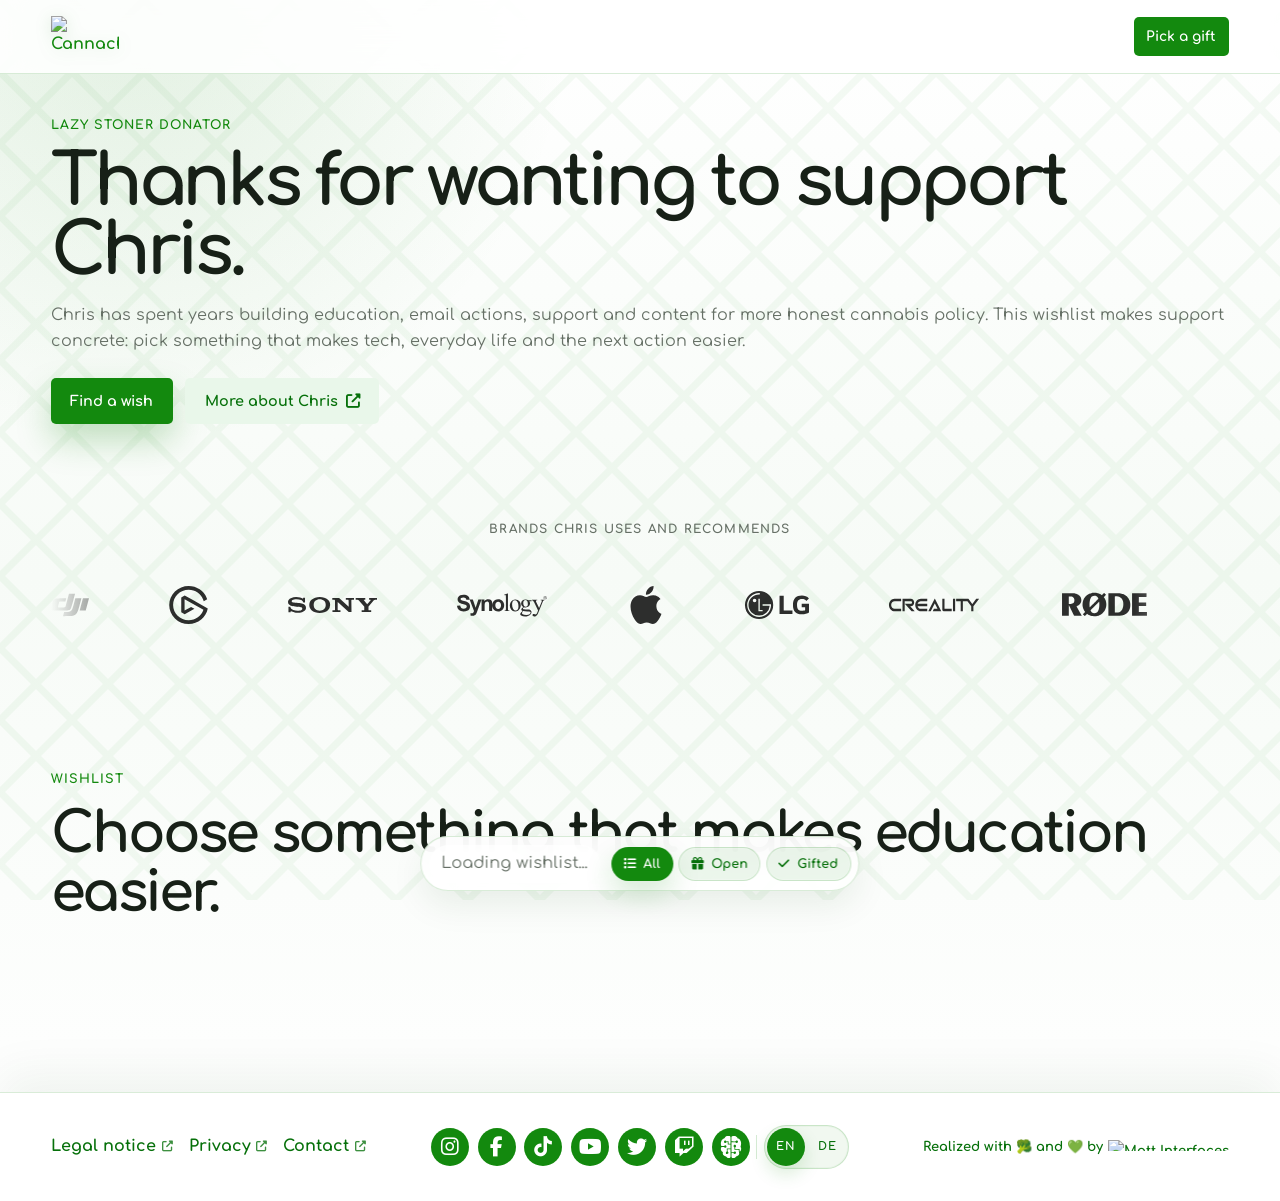
==== commit 8d3a2a87: "Split index.html into dedicated modules and generate JSON-LD from product JSON - Add scripts/build-s" ====
--- a/en/index.html
+++ b/en/index.html
@@ -50,1657 +50,9 @@
     <link rel="stylesheet" href="../assets/vendor/fontawesome/css/solid.min.css">
     <link rel="stylesheet" href="../assets/vendor/fontawesome/css/brands.min.css">
     <link rel="stylesheet" href="../styles/main.css">
-    <script type="application/ld+json" id="wishlist-schema">
-{
-  "@context": "https://schema.org",
-  "@type": "WebPage",
-  "@id": "https://lsd.cannachris.de/en/#webpage",
-  "name": "Lazy Stoner Donator - Cannachris Wishlist",
-  "inLanguage": "en-US",
-  "description": "Support Cannachris with wishlist gifts, social-wish actions, donation ideas and help for content, cannabis education, activism and community.",
-  "isPartOf": {
-    "@type": "WebSite",
-    "@id": "https://lsd.cannachris.de/#website",
-    "name": "Cannachris",
-    "url": "https://lsd.cannachris.de/"
-  },
-  "about": {
-    "@type": "Person",
-    "name": "Cannachris",
-    "url": "https://cannachris.de/"
-  },
-  "primaryImageOfPage": {
-    "@type": "ImageObject",
-    "url": "https://lsd.cannachris.de/assets/social/lazy-stoner-donator-og.png",
-    "contentUrl": "https://lsd.cannachris.de/assets/social/lazy-stoner-donator-og.png",
-    "width": 1200,
-    "height": 630,
-    "caption": "Lazy Stoner Donator social preview with Cannachris and green support styling."
-  },
-  "mainEntity": {
-    "@type": "ItemList",
-    "name": "Lazy Stoner Donator",
-    "numberOfItems": 88,
-    "itemListElement": [
-      {
-        "@type": "ListItem",
-        "position": 1,
-        "item": {
-          "@type": "Thing",
-          "@id": "https://lsd.cannachris.de/en/#B0H2MTN6DM",
-          "name": "DJI Osmo Pocket 3 Audio Combo mit Mic 2 (1 Sender + 1 Empfänger), Pocket-Gimbal-Vlog-Kamera, 1-Zoll-CMOS und 4K/240fps, 3-Achsen-Stabilisierung, 2× verlustfreier Zoom",
-          "url": "https://www.amazon.de/dp/B0H2MTN6DM/ref=nosim?tag=cann4chris-21",
-          "image": "https://m.media-amazon.com/images/I/418Mm7RagyL.jpg",
-          "description": "DJI Osmo Pocket 3 Audio Combo mit Mic 2 (1 Sender + 1 Empfänger), Pocket-Gimbal-Vlog-Kamera, 1-Zoll-CMOS und 4K/240fps, 3-Achsen-Stabilisierung, 2× verlustfreier Zoom",
-          "identifier": "B0H2MTN6DM"
-        }
-      },
-      {
-        "@type": "ListItem",
-        "position": 2,
-        "item": {
-          "@type": "Thing",
-          "@id": "https://lsd.cannachris.de/en/#B0CH3P9K1X",
-          "name": "Elgato Prompter, Teleprompter mit integriertem Bildschirm | Drag-and-Drop-Anzeige, für DSLR, Webcam, Smartphone, liest Chat oder Skripte, Mac, PC, Stream Deck",
-          "url": "https://www.amazon.de/dp/B0CH3P9K1X/ref=nosim?tag=cann4chris-21",
-          "image": "https://m.media-amazon.com/images/I/41Zkw5EjauL.jpg",
-          "description": "Elgato Prompter, Teleprompter mit integriertem Bildschirm | Drag-and-Drop-Anzeige, für DSLR, Webcam, Smartphone, liest Chat oder Skripte, Mac, PC, Stream Deck",
-          "identifier": "B0CH3P9K1X"
-        }
-      },
-      {
-        "@type": "ListItem",
-        "position": 3,
-        "item": {
-          "@type": "Thing",
-          "@id": "https://lsd.cannachris.de/en/#B0GD5LZTBP",
-          "name": "SMALLRIG A7 V / A7R V / A7 IV “Rhinoceros“ Cage für Sony Alpha 7 V/Alpha 7R V/Alpha 7 IV/Alpha 7S III/Alpha 7R IV, neues Elegantes und schlankes Design - 6029",
-          "url": "https://www.amazon.de/dp/B0GD5LZTBP/ref=nosim?tag=cann4chris-21",
-          "image": "https://m.media-amazon.com/images/I/41MOcqgMa8L.jpg",
-          "description": "SMALLRIG A7 V / A7R V / A7 IV “Rhinoceros“ Cage für Sony Alpha 7 V/Alpha 7R V/Alpha 7 IV/Alpha 7S III/Alpha 7R IV, neues Elegantes und schlankes Design - 6029",
-          "identifier": "B0GD5LZTBP"
-        }
-      },
-      {
-        "@type": "ListItem",
-        "position": 4,
-        "item": {
-          "@type": "Thing",
-          "@id": "https://lsd.cannachris.de/en/#B0D8QRHQNL",
-          "name": "Sony Alpha ZV-E10 II Spiegellose APS-C Videokamera mit 16-50 mm f/3.5-5.6 (4K60p Video, 4:2:2 10Bit-Aufnahme, 26 MP, Digitale Stabilisierung, Echtzeit Auto-Augenfokus)",
-          "url": "https://www.amazon.de/dp/B0D8QRHQNL/ref=nosim?tag=cann4chris-21",
-          "image": "https://m.media-amazon.com/images/I/41VBOL3Da3L.jpg",
-          "description": "Sony Alpha ZV-E10 II Spiegellose APS-C Videokamera mit 16-50 mm f/3.5-5.6 (4K60p Video, 4:2:2 10Bit-Aufnahme, 26 MP, Digitale Stabilisierung, Echtzeit Auto-Augenfokus)",
-          "identifier": "B0D8QRHQNL"
-        }
-      },
-      {
-        "@type": "ListItem",
-        "position": 5,
-        "item": {
-          "@type": "Thing",
-          "@id": "https://lsd.cannachris.de/en/#B0CBYZWF3Z",
-          "name": "Synology DiskStation DS224+ 2-bay desktop NAS with backup tools, private cloud, photo and file management",
-          "url": "https://www.amazon.de/dp/B0CBYZWF3Z/ref=nosim?tag=cann4chris-21",
-          "image": "https://www.synology.com/img/products/detail/DS224plus/img_og_image.jpg",
-          "description": "A compact NAS as a private cloud for video footage, photos, campaign files, automated backups and clean long-term archives.",
-          "identifier": "B0CBYZWF3Z",
-          "keywords": "Cannachris, Synology, NAS, backup, private cloud, media archive",
-          "about": [
-            {
-              "@type": "Thing",
-              "name": "Cannachris"
-            },
-            {
-              "@type": "Thing",
-              "name": "Synology"
-            },
-            {
-              "@type": "Thing",
-              "name": "NAS"
-            },
-            {
-              "@type": "Thing",
-              "name": "backup"
-            },
-            {
-              "@type": "Thing",
-              "name": "private cloud"
-            },
-            {
-              "@type": "Thing",
-              "name": "media archive"
-            }
-          ],
-          "alternateName": "Synology NAS for backups, a private cloud and content archives",
-          "disambiguatingDescription": "For backups, media & project archives"
-        }
-      },
-      {
-        "@type": "ListItem",
-        "position": 6,
-        "item": {
-          "@type": "Thing",
-          "@id": "https://lsd.cannachris.de/en/#ipad-pro-pencil-pro-set-2024",
-          "name": "Apple iPad Pro 13-inch (M4, 256 GB) with Apple Pencil Pro as a curated Amazon setup for notes, editing, planning and creative work",
-          "url": "https://www.amazon.de/dp/B0D3J54R3L/ref=nosim?tag=cann4chris-21",
-          "image": "https://cdsassets.apple.com/live/7WUAS350/images/tech-specs/ipad-pro-11-inch-13-inch.png",
-          "description": "A strong mobile setup for notes, briefs, research, visual planning, image review, on-site work and quick sketching directly in the workflow.",
-          "identifier": "ipad-pro-pencil-pro-set-2024",
-          "keywords": "Cannachris, iPad Pro, Apple Pencil Pro, notes, creative work, mobile workflow",
-          "about": [
-            {
-              "@type": "Thing",
-              "name": "Cannachris"
-            },
-            {
-              "@type": "Thing",
-              "name": "iPad Pro"
-            },
-            {
-              "@type": "Thing",
-              "name": "Apple Pencil Pro"
-            },
-            {
-              "@type": "Thing",
-              "name": "notes"
-            },
-            {
-              "@type": "Thing",
-              "name": "creative work"
-            },
-            {
-              "@type": "Thing",
-              "name": "mobile workflow"
-            }
-          ],
-          "alternateName": "iPad Pro with Apple Pencil Pro for a mobile creative and planning workflow",
-          "disambiguatingDescription": "For scripts, storyboards, organization & creative work"
-        }
-      },
-      {
-        "@type": "ListItem",
-        "position": 7,
-        "item": {
-          "@type": "Thing",
-          "@id": "https://lsd.cannachris.de/en/#social-one-kind-act",
-          "name": "One kind act in a day",
-          "url": "https://www.randomactsofkindness.org/kindness-ideas",
-          "image": "assets/images/social-wishes/one-kind-act.webp",
-          "description": "Give a warm smile, active listening or a small act of help on purpose and make someone's day a little lighter.",
-          "identifier": "social-one-kind-act",
-          "keywords": "Cannachris, kind act, kindness, everyday solidarity, community, Random Acts of Kindness",
-          "about": [
-            {
-              "@type": "Thing",
-              "name": "Cannachris"
-            },
-            {
-              "@type": "Thing",
-              "name": "kind act"
-            },
-            {
-              "@type": "Thing",
-              "name": "kindness"
-            },
-            {
-              "@type": "Thing",
-              "name": "everyday solidarity"
-            },
-            {
-              "@type": "Thing",
-              "name": "community"
-            },
-            {
-              "@type": "Thing",
-              "name": "Random Acts of Kindness"
-            }
-          ],
-          "alternateName": "give one kind act in a day as a non-material wish",
-          "disambiguatingDescription": "For more warmth in everyday life"
-        }
-      },
-      {
-        "@type": "ListItem",
-        "position": 8,
-        "item": {
-          "@type": "Thing",
-          "@id": "https://lsd.cannachris.de/en/#B0DKD64CLD",
-          "name": "SMALLRIG x Brandon Li All-in-One-Videokit für Mobilgeräte, universelles Video-Rig-Kit aus Aluminium mit Schnellverschluss und 67-mm-VND-Filter für M.2-SSD, für iPhone 17, für Samsung – 4596B",
-          "url": "https://www.amazon.de/dp/B0DKD64CLD/ref=nosim?tag=cann4chris-21",
-          "image": "https://m.media-amazon.com/images/I/415u-+q2CkL.jpg",
-          "description": "SMALLRIG x Brandon Li All-in-One-Videokit für Mobilgeräte, universelles Video-Rig-Kit aus Aluminium mit Schnellverschluss und 67-mm-VND-Filter für M.2-SSD, für iPhone 17, für Samsung – 4596B",
-          "identifier": "B0DKD64CLD"
-        }
-      },
-      {
-        "@type": "ListItem",
-        "position": 9,
-        "item": {
-          "@type": "Thing",
-          "@id": "https://lsd.cannachris.de/en/#B0CPFWXMBL",
-          "name": "Elgato 4K X Capture Card, HDMI 2.1, 4K144 | VRR-Passthrough, HDR10, bis 1080p240-Aufnahme, USB 3.2 Gen 2, für OBS, PS5, Xbox, Switch, PC, Mac",
-          "url": "https://www.amazon.de/dp/B0CPFWXMBL/ref=nosim?tag=cann4chris-21",
-          "image": "https://m.media-amazon.com/images/I/31w6ze0NvXL.jpg",
-          "description": "Elgato 4K X Capture Card, HDMI 2.1, 4K144 | VRR-Passthrough, HDR10, bis 1080p240-Aufnahme, USB 3.2 Gen 2, für OBS, PS5, Xbox, Switch, PC, Mac",
-          "identifier": "B0CPFWXMBL"
-        }
-      },
-      {
-        "@type": "ListItem",
-        "position": 10,
-        "item": {
-          "@type": "Thing",
-          "@id": "https://lsd.cannachris.de/en/#B0CPL72C61",
-          "name": "Osprey Archeon 30L Backpacking Backpack for Men and Women, Black",
-          "url": "https://www.amazon.com/Osprey-Archeon-Unisex-Backpacking-Backpack/dp/B0CPL72C61?th=1",
-          "image": "https://www.ospreycanada.com/wp-content/uploads/osprey-lifestyle-day-packs/10005915.jpg",
-          "description": "30L Osprey Archeon with a 16-inch laptop sleeve, tech organization, NanoTough coating, bluesign-certified materials and modular front straps.",
-          "identifier": "B0CPL72C61",
-          "disambiguatingDescription": "For everyday carry, travel & tech"
-        }
-      },
-      {
-        "@type": "ListItem",
-        "position": 11,
-        "item": {
-          "@type": "Thing",
-          "@id": "https://lsd.cannachris.de/en/#campaign-aekn-transparency",
-          "name": "Support the AEKN transparency campaign",
-          "url": "https://cannachris.de/aekn-anfrage/",
-          "image": "assets/images/social-wishes/aekn-campaign.webp",
-          "description": "Send a prefilled request to the Lower Saxony Chamber of Physicians and ask for scientific integrity in cannabis policy.",
-          "identifier": "campaign-aekn-transparency",
-          "keywords": "Cannachris, AEKN, cannabis policy, transparency, science, petition rights",
-          "about": [
-            {
-              "@type": "Thing",
-              "name": "Cannachris"
-            },
-            {
-              "@type": "Thing",
-              "name": "AEKN"
-            },
-            {
-              "@type": "Thing",
-              "name": "cannabis policy"
-            },
-            {
-              "@type": "Thing",
-              "name": "transparency"
-            },
-            {
-              "@type": "Thing",
-              "name": "science"
-            },
-            {
-              "@type": "Thing",
-              "name": "petition rights"
-            }
-          ],
-          "alternateName": "support the AEKN cannabis transparency campaign",
-          "disambiguatingDescription": "For science & transparency"
-        }
-      },
-      {
-        "@type": "ListItem",
-        "position": 12,
-        "item": {
-          "@type": "Thing",
-          "@id": "https://lsd.cannachris.de/en/#B07L755X9G",
-          "name": "Elgato Key Light, professionelle Studioleuchte, 2800 Lumen | WLAN-App-Steuerung, 2900-7000K Farbtemperatur, 160 OSRAM-LEDs, Opalglas-Diffusion, Tischklemme",
-          "url": "https://www.amazon.de/dp/B07L755X9G/ref=nosim?tag=cann4chris-21",
-          "image": "https://m.media-amazon.com/images/I/31hDyrbUv+L.jpg",
-          "description": "Elgato Key Light, professionelle Studioleuchte, 2800 Lumen | WLAN-App-Steuerung, 2900-7000K Farbtemperatur, 160 OSRAM-LEDs, Opalglas-Diffusion, Tischklemme",
-          "identifier": "B07L755X9G"
-        }
-      },
-      {
-        "@type": "ListItem",
-        "position": 13,
-        "item": {
-          "@type": "Thing",
-          "@id": "https://lsd.cannachris.de/en/#B09738CV2G",
-          "name": "Elgato Stream Deck MK.2 Studio-Controller, 15 Makrotasten | Für Aktionen in OBS, Twitch, YouTube und mehr, visuelles Feedback, hunderte Plugins, Mac und PC",
-          "url": "https://www.amazon.de/dp/B09738CV2G/ref=nosim?tag=cann4chris-21",
-          "image": "https://m.media-amazon.com/images/I/41G+KLmHC6L.jpg",
-          "description": "Elgato Stream Deck MK.2 Studio-Controller, 15 Makrotasten | Für Aktionen in OBS, Twitch, YouTube und mehr, visuelles Feedback, hunderte Plugins, Mac und PC",
-          "identifier": "B09738CV2G"
-        }
-      },
-      {
-        "@type": "ListItem",
-        "position": 14,
-        "item": {
-          "@type": "Thing",
-          "@id": "https://lsd.cannachris.de/en/#B0DP4KR25W",
-          "name": "Rode Wireless Pro Mikrofon-Set mit Interview GO Handadapter und keepdrum Fell-Windschutz Schwarz",
-          "url": "https://www.amazon.de/dp/B0DP4KR25W/ref=nosim?tag=cann4chris-21",
-          "image": "https://m.media-amazon.com/images/I/417Dw6X8D5L.jpg",
-          "description": "Rode Wireless Pro Mikrofon-Set mit Interview GO Handadapter und keepdrum Fell-Windschutz Schwarz",
-          "identifier": "B0DP4KR25W"
-        }
-      },
-      {
-        "@type": "ListItem",
-        "position": 15,
-        "item": {
-          "@type": "Thing",
-          "@id": "https://lsd.cannachris.de/en/#B0D6RPG3T7",
-          "name": "SMALLRIG 1,33x Anamorphotisches Objektiv für Mobiltelefone, 2.4:1 Breitbild-Deformationsobjektiv mit T-Mount für Filmaufnahmen, Handy-Kinoobjektiv für iPhone 15/14/13/12, für Samsung S21/S22-4590",
-          "url": "https://www.amazon.de/dp/B0D6RPG3T7/ref=nosim?tag=cann4chris-21",
-          "image": "https://m.media-amazon.com/images/I/31twY8MCPcL.jpg",
-          "description": "SMALLRIG 1,33x Anamorphotisches Objektiv für Mobiltelefone, 2.4:1 Breitbild-Deformationsobjektiv mit T-Mount für Filmaufnahmen, Handy-Kinoobjektiv für iPhone 15/14/13/12, für Samsung S21/S22-4590",
-          "identifier": "B0D6RPG3T7"
-        }
-      },
-      {
-        "@type": "ListItem",
-        "position": 16,
-        "item": {
-          "@type": "Thing",
-          "@id": "https://lsd.cannachris.de/en/#social-transparency-request",
-          "name": "Ask a transparency question",
-          "url": "https://fragdenstaat.de/anfrage-stellen/",
-          "image": "assets/images/social-wishes/transparency-request.webp",
-          "description": "File a concrete freedom-of-information request or support someone who wants to make records, data and decisions easier to understand.",
-          "identifier": "social-transparency-request",
-          "keywords": "Cannachris, FragDenStaat, freedom of information, transparency, democracy, FOI",
-          "about": [
-            {
-              "@type": "Thing",
-              "name": "Cannachris"
-            },
-            {
-              "@type": "Thing",
-              "name": "FragDenStaat"
-            },
-            {
-              "@type": "Thing",
-              "name": "freedom of information"
-            },
-            {
-              "@type": "Thing",
-              "name": "transparency"
-            },
-            {
-              "@type": "Thing",
-              "name": "democracy"
-            },
-            {
-              "@type": "Thing",
-              "name": "FOI"
-            }
-          ],
-          "alternateName": "file a freedom-of-information request and promote transparency",
-          "disambiguatingDescription": "For political transparency"
-        }
-      },
-      {
-        "@type": "ListItem",
-        "position": 17,
-        "item": {
-          "@type": "Thing",
-          "@id": "https://lsd.cannachris.de/en/#B0DCBCVFT2",
-          "name": "SMALLRIG Universal Quick Release Phone Cage Kit Aluminium Smartphone Video Rig mit kabelloser Steuerung, Unterstützung für MagSafe, für iPhone 17 16 15 14Serie für Samsung S25 für Pixel - 4597",
-          "url": "https://www.amazon.de/dp/B0DCBCVFT2/ref=nosim?tag=cann4chris-21",
-          "image": "https://m.media-amazon.com/images/I/41UKHDIMR2L.jpg",
-          "description": "SMALLRIG Universal Quick Release Phone Cage Kit Aluminium Smartphone Video Rig mit kabelloser Steuerung, Unterstützung für MagSafe, für iPhone 17 16 15 14Serie für Samsung S25 für Pixel - 4597",
-          "identifier": "B0DCBCVFT2"
-        }
-      },
-      {
-        "@type": "ListItem",
-        "position": 18,
-        "item": {
-          "@type": "Thing",
-          "@id": "https://lsd.cannachris.de/en/#B0CTJ7PVN1",
-          "name": "Shure MV7+ Podcast Mikrofon-Verbessertes Audio, LED-Touchpanel, USB-C- und XLR-Ausgänge, Auto-Level-Modus, digitaler Pop-Filter, Halleffekte, Podcasting, Streaming, Aufnahme - Schwarz",
-          "url": "https://www.amazon.de/dp/B0CTJ7PVN1/ref=nosim?tag=cann4chris-21",
-          "image": "https://m.media-amazon.com/images/I/41VBDk7OHSL.jpg",
-          "description": "Shure MV7+ Podcast Mikrofon-Verbessertes Audio, LED-Touchpanel, USB-C- und XLR-Ausgänge, Auto-Level-Modus, digitaler Pop-Filter, Halleffekte, Podcasting, Streaming, Aufnahme - Schwarz",
-          "identifier": "B0CTJ7PVN1"
-        }
-      },
-      {
-        "@type": "ListItem",
-        "position": 19,
-        "item": {
-          "@type": "Thing",
-          "@id": "https://lsd.cannachris.de/en/#B0FKBNYF46",
-          "name": "LG UltraWide 49U950A-W.AEU (49 Zoll) 32:9 Curved DQHD Nano IPS Monitor, 144Hz, AMD FreeSync™ Premium, DisplayHDR™ 400, USB-C (90W), Weiß",
-          "url": "https://www.amazon.de/dp/B0FKBNYF46/ref=nosim?tag=cann4chris-21",
-          "image": "https://m.media-amazon.com/images/I/41i5FttJHYL.jpg",
-          "description": "LG UltraWide 49U950A-W.AEU (49 Zoll) 32:9 Curved DQHD Nano IPS Monitor, 144Hz, AMD FreeSync™ Premium, DisplayHDR™ 400, USB-C (90W), Weiß",
-          "identifier": "B0FKBNYF46"
-        }
-      },
-      {
-        "@type": "ListItem",
-        "position": 20,
-        "item": {
-          "@type": "Thing",
-          "@id": "https://lsd.cannachris.de/en/#B0FK26M3HD",
-          "name": "NEEWER 18mm Weitwinkelobjektiv mit 17mm Gewinde Objektiv Clip für Handy Kamera, 100° FOV, 0,75 fache Vergrößerung, 6 Elemente in 5 Gruppen, kompatibel mit iPhone Android Samsung für Fotografie, LS-72",
-          "url": "https://www.amazon.de/dp/B0FK26M3HD/ref=nosim?tag=cann4chris-21",
-          "image": "https://m.media-amazon.com/images/I/41L64bpT9SL.jpg",
-          "description": "NEEWER 18mm Weitwinkelobjektiv mit 17mm Gewinde Objektiv Clip für Handy Kamera, 100° FOV, 0,75 fache Vergrößerung, 6 Elemente in 5 Gruppen, kompatibel mit iPhone Android Samsung für Fotografie, LS-72",
-          "identifier": "B0FK26M3HD"
-        }
-      },
-      {
-        "@type": "ListItem",
-        "position": 21,
-        "item": {
-          "@type": "Thing",
-          "@id": "https://lsd.cannachris.de/en/#B0FZS1VLHV",
-          "name": "Creality K2 SE Combo 3D-Drucker 2026, Multicolor-Druck mit CFS, bis zu 500 mm/s Hochgeschwindigkeit, intelligente Auto-Nivellierung, Vollmetall-Rahmen, komplett vormontiert, 220 × 215 × 245 mm Bauraum",
-          "url": "https://www.amazon.de/dp/B0FZS1VLHV/ref=nosim?tag=cann4chris-21",
-          "image": "https://m.media-amazon.com/images/I/41RLr38VQ0L.jpg",
-          "description": "Creality K2 SE Combo 3D-Drucker 2026, Multicolor-Druck mit CFS, bis zu 500 mm/s Hochgeschwindigkeit, intelligente Auto-Nivellierung, Vollmetall-Rahmen, komplett vormontiert, 220 × 215 × 245 mm Bauraum",
-          "identifier": "B0FZS1VLHV"
-        }
-      },
-      {
-        "@type": "ListItem",
-        "position": 22,
-        "item": {
-          "@type": "Thing",
-          "@id": "https://lsd.cannachris.de/en/#B0BLD1KBHQ",
-          "name": "DJI RS 3 Mini camera gimbal stabilizer for Canon, Sony, Nikon and Fujifilm, 2 kg tested payload, native vertical shooting, Bluetooth shutter button, 3rd-gen RS stabilization, 795 g",
-          "url": "https://www.amazon.de/dp/B0BLD1KBHQ/ref=nosim?tag=cann4chris-21",
-          "image": "https://m.media-amazon.com/images/I/31q3LMFZHRL.jpg",
-          "description": "DJI RS 3 Mini camera gimbal stabilizer for Canon, Sony, Nikon and Fujifilm, 2 kg tested payload, native vertical shooting, Bluetooth shutter button, 3rd-gen RS stabilization, 795 g",
-          "identifier": "B0BLD1KBHQ"
-        }
-      },
-      {
-        "@type": "ListItem",
-        "position": 23,
-        "item": {
-          "@type": "Thing",
-          "@id": "https://lsd.cannachris.de/en/#B09JBVR5B4",
-          "name": "RØDE PSA1+ Professionelles Gelenkarmstativ für Studioanwendungen mit innovativem Federsystem, Neopren, Schwarz",
-          "url": "https://www.amazon.de/dp/B09JBVR5B4/ref=nosim?tag=cann4chris-21",
-          "image": "https://m.media-amazon.com/images/I/21nCXzbCM1L.jpg",
-          "description": "RØDE PSA1+ Professionelles Gelenkarmstativ für Studioanwendungen mit innovativem Federsystem, Neopren, Schwarz",
-          "identifier": "B09JBVR5B4"
-        }
-      },
-      {
-        "@type": "ListItem",
-        "position": 24,
-        "item": {
-          "@type": "Thing",
-          "@id": "https://lsd.cannachris.de/en/#social-digital-courage",
-          "name": "Show digital civic courage",
-          "url": "https://www.ichbinhier.eu/digitale-zivilcourage-lernen-gegen-hass-im-netz",
-          "image": "assets/images/social-wishes/digital-courage.webp",
-          "description": "Do not just scroll past. Respond with empathy, facts and solidarity when people are attacked or demeaned online.",
-          "identifier": "social-digital-courage",
-          "keywords": "Cannachris, digital civic courage, online hate, ichbinhier, counter-speech, democracy",
-          "about": [
-            {
-              "@type": "Thing",
-              "name": "Cannachris"
-            },
-            {
-              "@type": "Thing",
-              "name": "digital civic courage"
-            },
-            {
-              "@type": "Thing",
-              "name": "online hate"
-            },
-            {
-              "@type": "Thing",
-              "name": "ichbinhier"
-            },
-            {
-              "@type": "Thing",
-              "name": "counter-speech"
-            },
-            {
-              "@type": "Thing",
-              "name": "democracy"
-            }
-          ],
-          "alternateName": "learn digital civic courage and respond to online hate",
-          "disambiguatingDescription": "For better comment sections"
-        }
-      },
-      {
-        "@type": "ListItem",
-        "position": 25,
-        "item": {
-          "@type": "Thing",
-          "@id": "https://lsd.cannachris.de/en/#social-digital-wellbeing",
-          "name": "Step out of doomscrolling and back into real life",
-          "url": "https://www.demokratie-leben.de/",
-          "image": "assets/images/social-wishes/democracy.webp",
-          "description": "When the feed leaves you drained, you are allowed to pause with kindness: step outside, take a breath, message someone you care about or put some energy into real democratic action nearby.",
-          "identifier": "social-digital-wellbeing",
-          "keywords": "Cannachris, digital wellbeing, doomscrolling, democracy, self-care, civic engagement",
-          "about": [
-            {
-              "@type": "Thing",
-              "name": "Cannachris"
-            },
-            {
-              "@type": "Thing",
-              "name": "digital wellbeing"
-            },
-            {
-              "@type": "Thing",
-              "name": "doomscrolling"
-            },
-            {
-              "@type": "Thing",
-              "name": "democracy"
-            },
-            {
-              "@type": "Thing",
-              "name": "self-care"
-            },
-            {
-              "@type": "Thing",
-              "name": "civic engagement"
-            }
-          ],
-          "alternateName": "break doomscrolling habits and redirect energy into self-care and democratic engagement",
-          "disambiguatingDescription": "For your mind, heart and real connection"
-        }
-      },
-      {
-        "@type": "ListItem",
-        "position": 26,
-        "item": {
-          "@type": "Thing",
-          "@id": "https://lsd.cannachris.de/en/#B0CPYGYF11",
-          "name": "Venty Vaporizer von Storz & Bickel – das neueste Gerät – Gehen Sie mit dem Strom! | Storz & Bickel Venty Vaporizer – das neueste Gerät – Gehen Sie mit dem Strom!",
-          "url": "https://www.amazon.de/dp/B0CPYGYF11/ref=nosim?tag=cann4chris-21",
-          "image": "https://m.media-amazon.com/images/I/31tDbc0XO1L.jpg",
-          "description": "Venty Vaporizer von Storz & Bickel – das neueste Gerät – Gehen Sie mit dem Strom! | Storz & Bickel Venty Vaporizer – das neueste Gerät – Gehen Sie mit dem Strom!",
-          "identifier": "B0CPYGYF11"
-        }
-      },
-      {
-        "@type": "ListItem",
-        "position": 27,
-        "item": {
-          "@type": "Thing",
-          "@id": "https://lsd.cannachris.de/en/#B07QR6Z1JB",
-          "name": "Focusrite Scarlett Solo 3. Gen USB-Audio-Interface-Bundle für Gitarristen, Sänger oder Produzenten. Klang in Studioqualität und sämtliche Software, die du für Aufnahmen und Kompositionen benötigst",
-          "url": "https://www.amazon.de/dp/B07QR6Z1JB/ref=nosim?tag=cann4chris-21",
-          "image": "https://m.media-amazon.com/images/I/31Ty6bmUmVL.jpg",
-          "description": "Focusrite Scarlett Solo 3. Gen USB-Audio-Interface-Bundle für Gitarristen, Sänger oder Produzenten. Klang in Studioqualität und sämtliche Software, die du für Aufnahmen und Kompositionen benötigst",
-          "identifier": "B07QR6Z1JB"
-        }
-      },
-      {
-        "@type": "ListItem",
-        "position": 28,
-        "item": {
-          "@type": "Thing",
-          "@id": "https://lsd.cannachris.de/en/#B0DZ1VY1LR",
-          "name": "NEEWER 24\"x24\" Softbox Beleuchtungsset mit Stativständern, 2er Pack, 45W zweifarbige 2,4G LED Glühbirnen, 10 Kanäle, 2900K-7000K, 1400Lux/m, CRI95, 20m Fernbedienung, Fotografie Dauerlicht kit, NK103",
-          "url": "https://www.amazon.de/dp/B0DZ1VY1LR/ref=nosim?tag=cann4chris-21",
-          "image": "https://m.media-amazon.com/images/I/4117gvrSLaL.jpg",
-          "description": "NEEWER 24\"x24\" Softbox Beleuchtungsset mit Stativständern, 2er Pack, 45W zweifarbige 2,4G LED Glühbirnen, 10 Kanäle, 2900K-7000K, 1400Lux/m, CRI95, 20m Fernbedienung, Fotografie Dauerlicht kit, NK103",
-          "identifier": "B0DZ1VY1LR"
-        }
-      },
-      {
-        "@type": "ListItem",
-        "position": 29,
-        "item": {
-          "@type": "Thing",
-          "@id": "https://lsd.cannachris.de/en/#B07T9T4Z7J",
-          "name": "VOLCANO HYBRID Vaporizer",
-          "url": "https://www.amazon.de/dp/B07T9T4Z7J/ref=nosim?tag=cann4chris-21",
-          "image": "https://m.media-amazon.com/images/I/41tFBPlCWqL.jpg",
-          "description": "VOLCANO HYBRID Vaporizer",
-          "identifier": "B07T9T4Z7J"
-        }
-      },
-      {
-        "@type": "ListItem",
-        "position": 30,
-        "item": {
-          "@type": "Thing",
-          "@id": "https://lsd.cannachris.de/en/#B0FJY37ZLP",
-          "name": "APEXEL 100Ultra Makro Objektiv mit Ringlicht, verbesserte Version des Objektiv für Handy für iPhone, Samsung, Pixel",
-          "url": "https://www.amazon.de/dp/B0FJY37ZLP/ref=nosim?tag=cann4chris-21",
-          "image": "https://m.media-amazon.com/images/I/41bJeZawN9L.jpg",
-          "description": "APEXEL 100Ultra Makro Objektiv mit Ringlicht, verbesserte Version des Objektiv für Handy für iPhone, Samsung, Pixel",
-          "identifier": "B0FJY37ZLP"
-        }
-      },
-      {
-        "@type": "ListItem",
-        "position": 31,
-        "item": {
-          "@type": "Thing",
-          "@id": "https://lsd.cannachris.de/en/#B0FKFZH65C",
-          "name": "EMART Weiß Hintergrund 165x220cm, White Screen Roll-up Panel Fotohintergrund, Weißer Hintergrund mit Ständer für Fotostudio, Streaming, Videokonferenzen, TikTok, Zoom",
-          "url": "https://www.amazon.de/dp/B0FKFZH65C/ref=nosim?tag=cann4chris-21",
-          "image": "https://m.media-amazon.com/images/I/318tAK4IWlL.jpg",
-          "description": "EMART Weiß Hintergrund 165x220cm, White Screen Roll-up Panel Fotohintergrund, Weißer Hintergrund mit Ständer für Fotostudio, Streaming, Videokonferenzen, TikTok, Zoom",
-          "identifier": "B0FKFZH65C"
-        }
-      },
-      {
-        "@type": "ListItem",
-        "position": 32,
-        "item": {
-          "@type": "Thing",
-          "@id": "https://lsd.cannachris.de/en/#B0F664T5TN",
-          "name": "Zeadio All-in-One Video-Rig-Kit, Handheld Stabilisator mit Smartphone-Cage, RGB-Videoleuchte, Mikrofon, Action-Kamera-Adapter, kompatibel mit Smartphones, Action-Kameras, DSLRs und anderen Kameras usw",
-          "url": "https://www.amazon.de/dp/B0F664T5TN/ref=nosim?tag=cann4chris-21",
-          "image": "https://m.media-amazon.com/images/I/41NCmOtDmWL.jpg",
-          "description": "Zeadio All-in-One Video-Rig-Kit, Handheld Stabilisator mit Smartphone-Cage, RGB-Videoleuchte, Mikrofon, Action-Kamera-Adapter, kompatibel mit Smartphones, Action-Kameras, DSLRs und anderen Kameras usw",
-          "identifier": "B0F664T5TN"
-        }
-      },
-      {
-        "@type": "ListItem",
-        "position": 33,
-        "item": {
-          "@type": "Thing",
-          "@id": "https://lsd.cannachris.de/en/#social-foodsharing",
-          "name": "Rescue and share food",
-          "url": "https://foodsharing.de/",
-          "image": "assets/images/social-wishes/foodsharing.webp",
-          "description": "Pass on surplus food, use public sharing points or help locally so good food does not end up in the bin.",
-          "identifier": "social-foodsharing",
-          "keywords": "Cannachris, foodsharing, food rescue, sustainability, community, resource protection",
-          "about": [
-            {
-              "@type": "Thing",
-              "name": "Cannachris"
-            },
-            {
-              "@type": "Thing",
-              "name": "foodsharing"
-            },
-            {
-              "@type": "Thing",
-              "name": "food rescue"
-            },
-            {
-              "@type": "Thing",
-              "name": "sustainability"
-            },
-            {
-              "@type": "Thing",
-              "name": "community"
-            },
-            {
-              "@type": "Thing",
-              "name": "resource protection"
-            }
-          ],
-          "alternateName": "rescue food and share it with foodsharing",
-          "disambiguatingDescription": "For less waste"
-        }
-      },
-      {
-        "@type": "ListItem",
-        "position": 34,
-        "item": {
-          "@type": "Thing",
-          "@id": "https://lsd.cannachris.de/en/#B00N2OQCIA",
-          "name": "AFAITH 6in1 Kit, Wireless Bluetooth Fernkamera Blendenverschluss Release Control + Ausziehbares Selbstporträt Teleskop Handheld Monopod + Einstellbarer Smartphone Adapter Telefonhalter + Einziehbarer Drehturm Stativhalter Halter + Fischaugenobjektiv + Weitwinkelobjektiv + Makroobjektiv für iPhone 7 / 7plus 6 plus / 6, Samsung Galaxy S8 / S7 Edge / S6 Edge, Huawei P9 / P10, HTC, Blackberry, Smartphones GP036B (Schwarz)",
-          "url": "https://www.amazon.de/dp/B00N2OQCIA/ref=nosim?tag=cann4chris-21",
-          "image": "https://m.media-amazon.com/images/I/7193IuYpB7L.jpg",
-          "description": "AFAITH 6in1 Kit, Wireless Bluetooth Fernkamera Blendenverschluss Release Control + Ausziehbares Selbstporträt Teleskop Handheld Monopod + Einstellbarer Smartphone Adapter Telefonhalter + Einziehbarer Drehturm Stativhalter Halter + Fischaugenobjektiv + Weitwinkelobjektiv + Makroobjektiv für iPhone 7 / 7plus 6 plus / 6, Samsung Galaxy S8 / S7 Edge / S6 Edge, Huawei P9 / P10, HTC, Blackberry, Smartphones GP036B (Schwarz)",
-          "identifier": "B00N2OQCIA"
-        }
-      },
-      {
-        "@type": "ListItem",
-        "position": 35,
-        "item": {
-          "@type": "Thing",
-          "@id": "https://lsd.cannachris.de/en/#B0CTCD7CS5",
-          "name": "TOCOL für iPhone 14 Hülle für Magsafe, Vollständiger Kameraschutz Stoßfest Kratzfest Transluzente Rückseite Magnetisch Handyhülle für iPhone 14 Case, Schwarz",
-          "url": "https://www.amazon.de/dp/B0CTCD7CS5/ref=nosim?tag=cann4chris-21",
-          "image": "https://m.media-amazon.com/images/I/41uklR0Pm-L.jpg",
-          "description": "TOCOL für iPhone 14 Hülle für Magsafe, Vollständiger Kameraschutz Stoßfest Kratzfest Transluzente Rückseite Magnetisch Handyhülle für iPhone 14 Case, Schwarz",
-          "identifier": "B0CTCD7CS5"
-        }
-      },
-      {
-        "@type": "ListItem",
-        "position": 36,
-        "item": {
-          "@type": "Thing",
-          "@id": "https://lsd.cannachris.de/en/#B0C58TRNQV",
-          "name": "STREBITO Mini-Elektroschrauber, 144-teiliges Elektro-Präzisionsschraubendreher-Set Kleiner Akkuschrauber, Elektronik-Reparatur-Werkzeugsatz für PC, Computer, Laptop, Telefon, RC-Drohne",
-          "url": "https://www.amazon.de/dp/B0C58TRNQV/ref=nosim?tag=cann4chris-21",
-          "image": "https://m.media-amazon.com/images/I/81MNRt-bmIL.jpg",
-          "description": "STREBITO Mini-Elektroschrauber, 144-teiliges Elektro-Präzisionsschraubendreher-Set Kleiner Akkuschrauber, Elektronik-Reparatur-Werkzeugsatz für PC, Computer, Laptop, Telefon, RC-Drohne",
-          "identifier": "B0C58TRNQV"
-        }
-      },
-      {
-        "@type": "ListItem",
-        "position": 37,
-        "item": {
-          "@type": "Thing",
-          "@id": "https://lsd.cannachris.de/en/#B00OVAXR50",
-          "name": "Behringer EUROPORT PPA500BT Ultrakompaktes tragbares 500-Watt-6-Kanal-PA-System mit Bluetooth-Drahtlostechnologie, drahtloser Mikrofonoption, Klark Teknik Multi-FX-Prozessor und FBQ-Feedback-Erkennung",
-          "url": "https://www.amazon.de/dp/B00OVAXR50/ref=nosim?tag=cann4chris-21",
-          "image": "https://m.media-amazon.com/images/I/71jMrGV+vzL.jpg",
-          "description": "Behringer EUROPORT PPA500BT Ultrakompaktes tragbares 500-Watt-6-Kanal-PA-System mit Bluetooth-Drahtlostechnologie, drahtloser Mikrofonoption, Klark Teknik Multi-FX-Prozessor und FBQ-Feedback-Erkennung",
-          "identifier": "B00OVAXR50"
-        }
-      },
-      {
-        "@type": "ListItem",
-        "position": 38,
-        "item": {
-          "@type": "Thing",
-          "@id": "https://lsd.cannachris.de/en/#campaign-augsburg-csc",
-          "name": "Strengthen the Augsburg/CSC campaign",
-          "url": "https://cannachris.de/cannabis-social-clubs-genehmigung-deutschland-email-aktion/",
-          "image": "assets/images/social-wishes/augsburg-csc-campaign.webp",
-          "description": "Share or use the CSC approval action so local cultivation associations are not unnecessarily slowed down.",
-          "identifier": "campaign-augsburg-csc",
-          "keywords": "Cannachris, Augsburg, Cannabis Social Club, CSC, CanG, Bavaria, approval",
-          "about": [
-            {
-              "@type": "Thing",
-              "name": "Cannachris"
-            },
-            {
-              "@type": "Thing",
-              "name": "Augsburg"
-            },
-            {
-              "@type": "Thing",
-              "name": "Cannabis Social Club"
-            },
-            {
-              "@type": "Thing",
-              "name": "CSC"
-            },
-            {
-              "@type": "Thing",
-              "name": "CanG"
-            },
-            {
-              "@type": "Thing",
-              "name": "Bavaria"
-            },
-            {
-              "@type": "Thing",
-              "name": "approval"
-            }
-          ],
-          "alternateName": "support the Augsburg CSC campaign and cannabis social club approvals",
-          "disambiguatingDescription": "For clubs & local implementation"
-        }
-      },
-      {
-        "@type": "ListItem",
-        "position": 39,
-        "item": {
-          "@type": "Thing",
-          "@id": "https://lsd.cannachris.de/en/#B06WLQFVVV",
-          "name": "CASCHA Sopran Ukulele Set für Kinder und Erwachsene I Starter Kit mit 3 Plektren Tasche Lehrbuch Lernvideos über QR-Code Stimmgerät I Set Aquila Saiten Nylon I Kleine Hawaii Gitarre Braun",
-          "url": "https://www.amazon.de/dp/B06WLQFVVV/ref=nosim?tag=cann4chris-21",
-          "image": "https://m.media-amazon.com/images/I/81M3zV0bY9L.jpg",
-          "description": "CASCHA Sopran Ukulele Set für Kinder und Erwachsene I Starter Kit mit 3 Plektren Tasche Lehrbuch Lernvideos über QR-Code Stimmgerät I Set Aquila Saiten Nylon I Kleine Hawaii Gitarre Braun",
-          "identifier": "B06WLQFVVV"
-        }
-      },
-      {
-        "@type": "ListItem",
-        "position": 40,
-        "item": {
-          "@type": "Thing",
-          "@id": "https://lsd.cannachris.de/en/#B078WST5RK",
-          "name": "Samsung MZ-76E1T0B/EU 860 EVO 1 TB SATA 2,5\" Interne SSD Schwarz",
-          "url": "https://www.amazon.de/dp/B078WST5RK/ref=nosim?tag=cann4chris-21",
-          "image": "https://m.media-amazon.com/images/I/414xvZZLu2L.jpg",
-          "description": "Samsung MZ-76E1T0B/EU 860 EVO 1 TB SATA 2,5\" Interne SSD Schwarz",
-          "identifier": "B078WST5RK"
-        }
-      },
-      {
-        "@type": "ListItem",
-        "position": 41,
-        "item": {
-          "@type": "Thing",
-          "@id": "https://lsd.cannachris.de/en/#B00O9VRKIQ",
-          "name": "SATA-3 HDD/SSD Caddy mit Schnellauswerf-Mechanismus für DELL Latitude E6220, E6320, E6420, E6520, E6230, E6330, E6430, E6430s, E6520, E6530 mit Opticaddy OptiSpeed Technologie - ersetzt optisches Laufwerk (original Opticaddy Festplattenrahmen, Einbaurahmen, Adapter)",
-          "url": "https://www.amazon.de/dp/B00O9VRKIQ/ref=nosim?tag=cann4chris-21",
-          "image": "https://m.media-amazon.com/images/I/71ep0ccjVeL.jpg",
-          "description": "SATA-3 HDD/SSD Caddy mit Schnellauswerf-Mechanismus für DELL Latitude E6220, E6320, E6420, E6520, E6230, E6330, E6430, E6430s, E6520, E6530 mit Opticaddy OptiSpeed Technologie - ersetzt optisches Laufwerk (original Opticaddy Festplattenrahmen, Einbaurahmen, Adapter)",
-          "identifier": "B00O9VRKIQ"
-        }
-      },
-      {
-        "@type": "ListItem",
-        "position": 42,
-        "item": {
-          "@type": "Thing",
-          "@id": "https://lsd.cannachris.de/en/#social-dkms-registration",
-          "name": "Call someone you love and tell them you love them",
-          "url": "https://www.who.int/news-room/questions-and-answers/item/social-connection",
-          "image": "assets/images/social-wishes/one-kind-act.webp",
-          "description": "Make a conscious call to someone you love today, say it clearly, and strengthen connection, safety and emotional closeness.",
-          "identifier": "social-dkms-registration",
-          "keywords": "Cannachris, social connection, mental wellbeing, say I love you, phone call, WHO",
-          "about": [
-            {
-              "@type": "Thing",
-              "name": "Cannachris"
-            },
-            {
-              "@type": "Thing",
-              "name": "social connection"
-            },
-            {
-              "@type": "Thing",
-              "name": "mental wellbeing"
-            },
-            {
-              "@type": "Thing",
-              "name": "say I love you"
-            },
-            {
-              "@type": "Thing",
-              "name": "phone call"
-            },
-            {
-              "@type": "Thing",
-              "name": "WHO"
-            }
-          ],
-          "alternateName": "call someone you love and tell them you love them",
-          "disambiguatingDescription": "For closeness & mental wellbeing"
-        }
-      },
-      {
-        "@type": "ListItem",
-        "position": 43,
-        "item": {
-          "@type": "Thing",
-          "@id": "https://lsd.cannachris.de/en/#B0DWSXGGPS",
-          "name": "Longer RAY5 Laser Graviermaschine, 20W Laser-Ausgangsleistung, 3,5“ Farb-Touchscreen, Offline-Steuerung über App, Gravurwerkzeug für Metall/Glas/Holz, Arbeitsbereich 400x365mm",
-          "url": "https://www.amazon.de/dp/B0DWSXGGPS/ref=nosim?tag=cann4chris-21",
-          "image": "https://m.media-amazon.com/images/I/71KQcxfk+UL.jpg",
-          "description": "Longer RAY5 Laser Graviermaschine, 20W Laser-Ausgangsleistung, 3,5“ Farb-Touchscreen, Offline-Steuerung über App, Gravurwerkzeug für Metall/Glas/Holz, Arbeitsbereich 400x365mm",
-          "identifier": "B0DWSXGGPS"
-        }
-      },
-      {
-        "@type": "ListItem",
-        "position": 44,
-        "item": {
-          "@type": "Thing",
-          "@id": "https://lsd.cannachris.de/en/#B0H3YXTKQ6",
-          "name": "2026 große Powerbank 80000mAh, Power Bank 30W PD USB-C Schnellladefunktion, Externer Akku mit LED-Anzeige, 5 Ausgängen und 2 Eingängen, Externer Handyakku kompatibel mit iPhone,Samsung Tablets Outdoor",
-          "url": "https://www.amazon.de/dp/B0H3YXTKQ6/ref=nosim?tag=cann4chris-21",
-          "image": "https://m.media-amazon.com/images/I/41E+yTJJLmL.jpg",
-          "description": "2026 große Powerbank 80000mAh, Power Bank 30W PD USB-C Schnellladefunktion, Externer Akku mit LED-Anzeige, 5 Ausgängen und 2 Eingängen, Externer Handyakku kompatibel mit iPhone,Samsung Tablets Outdoor",
-          "identifier": "B0H3YXTKQ6"
-        }
-      },
-      {
-        "@type": "ListItem",
-        "position": 45,
-        "item": {
-          "@type": "Thing",
-          "@id": "https://lsd.cannachris.de/en/#B0D3F48SYB",
-          "name": "70x70cm Scrog Netz Pflanzennetz Grow Net, Garden Net Plant Net, Trellis Net for Climbing Plants Cucumbers, Cucumber Net for Greenhouse, Support of Tent System for Garden, Elastic Trellis Net",
-          "url": "https://www.amazon.de/dp/B0D3F48SYB/ref=nosim?tag=cann4chris-21",
-          "image": "https://m.media-amazon.com/images/I/41OYemtzAcL.jpg",
-          "description": "70x70cm Scrog Netz Pflanzennetz Grow Net, Garden Net Plant Net, Trellis Net for Climbing Plants Cucumbers, Cucumber Net for Greenhouse, Support of Tent System for Garden, Elastic Trellis Net",
-          "identifier": "B0D3F48SYB"
-        }
-      },
-      {
-        "@type": "ListItem",
-        "position": 46,
-        "item": {
-          "@type": "Thing",
-          "@id": "https://lsd.cannachris.de/en/#B0068J6KMO",
-          "name": "Auto-K Racing Lackspray lichtblau RAL 5012 400 ml Autolack Spraylack Sprühlack",
-          "url": "https://www.amazon.de/dp/B0068J6KMO/ref=nosim?tag=cann4chris-21",
-          "image": "https://m.media-amazon.com/images/I/41+1+X2WD+L.jpg",
-          "description": "Auto-K Racing Lackspray lichtblau RAL 5012 400 ml Autolack Spraylack Sprühlack",
-          "identifier": "B0068J6KMO"
-        }
-      },
-      {
-        "@type": "ListItem",
-        "position": 47,
-        "item": {
-          "@type": "Thing",
-          "@id": "https://lsd.cannachris.de/en/#B01N4PEWFW",
-          "name": "Baxboy Herren-Hemd Slim-Fit Bügelleicht Für Anzug, Business, Hochzeit, Freizeit - Langarm Hemden für Männer Langarmhemd R-44",
-          "url": "https://www.amazon.de/dp/B01N4PEWFW/ref=nosim?tag=cann4chris-21",
-          "image": "https://m.media-amazon.com/images/I/61oe2L5nvhL.jpg",
-          "description": "Baxboy Herren-Hemd Slim-Fit Bügelleicht Für Anzug, Business, Hochzeit, Freizeit - Langarm Hemden für Männer Langarmhemd R-44",
-          "identifier": "B01N4PEWFW"
-        }
-      },
-      {
-        "@type": "ListItem",
-        "position": 48,
-        "item": {
-          "@type": "Thing",
-          "@id": "https://lsd.cannachris.de/en/#B00JV27MF4",
-          "name": "Boveda zur Aufbewahrung von Kräutern | 2-Wege-Feuchtigkeitsregulierung mit 62 % relativer Feuchtigkeit | Größe 8 schützt bis zu 30 g Blüten | verhindert den Verlust von Terpenen, Übertrocknung & Schimmel | wiederverschließbare Verpackung mit 10 Stück",
-          "url": "https://www.amazon.de/dp/B00JV27MF4/ref=nosim?tag=cann4chris-21",
-          "image": "https://m.media-amazon.com/images/I/51ofON6z5uL.jpg",
-          "description": "Boveda zur Aufbewahrung von Kräutern | 2-Wege-Feuchtigkeitsregulierung mit 62 % relativer Feuchtigkeit | Größe 8 schützt bis zu 30 g Blüten | verhindert den Verlust von Terpenen, Übertrocknung & Schimmel | wiederverschließbare Verpackung mit 10 Stück",
-          "identifier": "B00JV27MF4"
-        }
-      },
-      {
-        "@type": "ListItem",
-        "position": 49,
-        "item": {
-          "@type": "Thing",
-          "@id": "https://lsd.cannachris.de/en/#B01LXQ2ERP",
-          "name": "Brunner Pavillon Aquamar",
-          "url": "https://www.amazon.de/dp/B01LXQ2ERP/ref=nosim?tag=cann4chris-21",
-          "image": "https://m.media-amazon.com/images/I/615IEOeQYPL.jpg",
-          "description": "Brunner Pavillon Aquamar",
-          "identifier": "B01LXQ2ERP"
-        }
-      },
-      {
-        "@type": "ListItem",
-        "position": 50,
-        "item": {
-          "@type": "Thing",
-          "@id": "https://lsd.cannachris.de/en/#social-blood-donation",
-          "name": "Find a blood donation appointment",
-          "url": "https://www.drk-blutspende.de/blutspendetermine/termine/",
-          "image": "assets/images/social-wishes/blood-donation.webp",
-          "description": "Look for an appointment nearby, check your eligibility and support patient care with a blood donation.",
-          "identifier": "social-blood-donation",
-          "keywords": "Cannachris, blood donation, German Red Cross, blood donation appointment, medical support, solidarity",
-          "about": [
-            {
-              "@type": "Thing",
-              "name": "Cannachris"
-            },
-            {
-              "@type": "Thing",
-              "name": "blood donation"
-            },
-            {
-              "@type": "Thing",
-              "name": "German Red Cross"
-            },
-            {
-              "@type": "Thing",
-              "name": "blood donation appointment"
-            },
-            {
-              "@type": "Thing",
-              "name": "medical support"
-            },
-            {
-              "@type": "Thing",
-              "name": "solidarity"
-            }
-          ],
-          "alternateName": "find a blood donation appointment and donate blood",
-          "disambiguatingDescription": "For concrete medical help"
-        }
-      },
-      {
-        "@type": "ListItem",
-        "position": 51,
-        "item": {
-          "@type": "Thing",
-          "@id": "https://lsd.cannachris.de/en/#B00L0MZ8H2",
-          "name": "Club Mate Granatapfel MEHRWEG (20 x 500 ml)",
-          "url": "https://www.amazon.de/dp/B00L0MZ8H2/ref=nosim?tag=cann4chris-21",
-          "image": "https://m.media-amazon.com/images/I/81kBdH5SZBL.jpg",
-          "description": "Club Mate Granatapfel MEHRWEG (20 x 500 ml)",
-          "identifier": "B00L0MZ8H2"
-        }
-      },
-      {
-        "@type": "ListItem",
-        "position": 52,
-        "item": {
-          "@type": "Thing",
-          "@id": "https://lsd.cannachris.de/en/#3846871001",
-          "name": "Die Kunst des Krieges",
-          "url": "https://www.amazon.de/dp/3846871001/ref=nosim?tag=cann4chris-21",
-          "image": "https://m.media-amazon.com/images/I/31velERaGTL.jpg",
-          "description": "Die Kunst des Krieges",
-          "identifier": "3846871001"
-        }
-      },
-      {
-        "@type": "ListItem",
-        "position": 53,
-        "item": {
-          "@type": "Thing",
-          "@id": "https://lsd.cannachris.de/en/#3570552691",
-          "name": "Eine kurze Geschichte der Menschheit",
-          "url": "https://www.amazon.de/dp/3570552691/ref=nosim?tag=cann4chris-21",
-          "image": "https://m.media-amazon.com/images/I/51CePcoOfeL.jpg",
-          "description": "Eine kurze Geschichte der Menschheit",
-          "identifier": "3570552691"
-        }
-      },
-      {
-        "@type": "ListItem",
-        "position": 54,
-        "item": {
-          "@type": "Thing",
-          "@id": "https://lsd.cannachris.de/en/#B01HUZ6MOK",
-          "name": "EL-Sunprotect Pilotenbrille Fliegerbrille Sonnenbrille Brille Top Design Schwarz Bunt Verspiegelt",
-          "url": "https://www.amazon.de/dp/B01HUZ6MOK/ref=nosim?tag=cann4chris-21",
-          "image": "https://m.media-amazon.com/images/I/619i1YJ68xL.jpg",
-          "description": "EL-Sunprotect Pilotenbrille Fliegerbrille Sonnenbrille Brille Top Design Schwarz Bunt Verspiegelt",
-          "identifier": "B01HUZ6MOK"
-        }
-      },
-      {
-        "@type": "ListItem",
-        "position": 55,
-        "item": {
-          "@type": "Thing",
-          "@id": "https://lsd.cannachris.de/en/#B00REU57XY",
-          "name": "Elektrische Mühle aus Aluminium",
-          "url": "https://www.amazon.de/dp/B00REU57XY/ref=nosim?tag=cann4chris-21",
-          "image": "https://m.media-amazon.com/images/I/71j7gTKv28L.jpg",
-          "description": "Elektrische Mühle aus Aluminium",
-          "identifier": "B00REU57XY"
-        }
-      },
-      {
-        "@type": "ListItem",
-        "position": 56,
-        "item": {
-          "@type": "Thing",
-          "@id": "https://lsd.cannachris.de/en/#B00MTF6ZVC",
-          "name": "EMART Foto Hintergrund Ständer, 2x3m Verstellbarer Hintergrundsystem mit 8 Hintergrundklemmen, 2 Sandsack für Fotostudio Porträt Produktfotografie Studiofotografie, aus Metall",
-          "url": "https://www.amazon.de/dp/B00MTF6ZVC/ref=nosim?tag=cann4chris-21",
-          "image": "https://m.media-amazon.com/images/I/41hNrvytRKL.jpg",
-          "description": "EMART Foto Hintergrund Ständer, 2x3m Verstellbarer Hintergrundsystem mit 8 Hintergrundklemmen, 2 Sandsack für Fotostudio Porträt Produktfotografie Studiofotografie, aus Metall",
-          "identifier": "B00MTF6ZVC"
-        }
-      },
-      {
-        "@type": "ListItem",
-        "position": 57,
-        "item": {
-          "@type": "Thing",
-          "@id": "https://lsd.cannachris.de/en/#B0DDTJ66D3",
-          "name": "PILPOC theFube Fidget Toy - Premium Qualität Fidget Cube mit Exklusiver Schutzhülle, Anti Stress und ADHS Spielzeug, Fidget Würfel [Schwarz]",
-          "url": "https://www.amazon.de/dp/B0DDTJ66D3/ref=nosim?tag=cann4chris-21",
-          "image": "https://m.media-amazon.com/images/I/71jlYEgs1vL.jpg",
-          "description": "PILPOC theFube Fidget Toy - Premium Qualität Fidget Cube mit Exklusiver Schutzhülle, Anti Stress und ADHS Spielzeug, Fidget Würfel [Schwarz]",
-          "identifier": "B0DDTJ66D3"
-        }
-      },
-      {
-        "@type": "ListItem",
-        "position": 58,
-        "item": {
-          "@type": "Thing",
-          "@id": "https://lsd.cannachris.de/en/#social-volunteering",
-          "name": "Discover volunteering",
-          "url": "https://www.deutsche-stiftung-engagement-und-ehrenamt.de/",
-          "image": "assets/images/social-wishes/volunteering.webp",
-          "description": "Find a role that fits your time and energy and start civic engagement as a realistic small habit.",
-          "identifier": "social-volunteering",
-          "keywords": "Cannachris, volunteering, DSEE, engagement, civil society, local cohesion",
-          "about": [
-            {
-              "@type": "Thing",
-              "name": "Cannachris"
-            },
-            {
-              "@type": "Thing",
-              "name": "volunteering"
-            },
-            {
-              "@type": "Thing",
-              "name": "DSEE"
-            },
-            {
-              "@type": "Thing",
-              "name": "engagement"
-            },
-            {
-              "@type": "Thing",
-              "name": "civil society"
-            },
-            {
-              "@type": "Thing",
-              "name": "local cohesion"
-            }
-          ],
-          "alternateName": "discover volunteering and start local civic engagement",
-          "disambiguatingDescription": "For local community bonds"
-        }
-      },
-      {
-        "@type": "ListItem",
-        "position": 59,
-        "item": {
-          "@type": "Thing",
-          "@id": "https://lsd.cannachris.de/en/#B0DTYWWN4V",
-          "name": "Razer Blade 16 AI Gaming- und Arbeitslaptop, 16 Zoll QHD+ 240 Hz OLED, AMD Ryzen AI 9 365, NVIDIA GeForce RTX 5070 Ti, 32 GB RAM, 1 TB SSD, QWERTZ DE",
-          "url": "https://www.amazon.de/dp/B0DTYWWN4V/ref=nosim?tag=cann4chris-21",
-          "image": "https://multimedia.bbycastatic.ca/multimedia/products/500x500/192/19218/19218983.jpg",
-          "description": "Portable high-end laptop for video editing, streaming, campaign work, coding, music tools and gaming in one reliable machine.",
-          "identifier": "B0DTYWWN4V",
-          "disambiguatingDescription": "For content, editing, gaming & work"
-        }
-      },
-      {
-        "@type": "ListItem",
-        "position": 60,
-        "item": {
-          "@type": "Thing",
-          "@id": "https://lsd.cannachris.de/en/#3406727867",
-          "name": "Homo Deus: Eine Geschichte von Morgen (Beck Paperback)",
-          "url": "https://www.amazon.de/dp/3406727867/ref=nosim?tag=cann4chris-21",
-          "image": "https://m.media-amazon.com/images/I/41SkuYKjgXL.jpg",
-          "description": "Homo Deus: Eine Geschichte von Morgen (Beck Paperback)",
-          "identifier": "3406727867"
-        }
-      },
-      {
-        "@type": "ListItem",
-        "position": 61,
-        "item": {
-          "@type": "Thing",
-          "@id": "https://lsd.cannachris.de/en/#B07BM2FCFY",
-          "name": "Iridium GO! 9560 Satellite Terminal with Wi-Fi Hotspot",
-          "url": "https://www.amazon.de/dp/B07BM2FCFY/ref=nosim?tag=cann4chris-21",
-          "image": "https://m.media-amazon.com/images/I/519jzK6rEJL.jpg",
-          "description": "Iridium GO! 9560 Satellite Terminal with Wi-Fi Hotspot",
-          "identifier": "B07BM2FCFY"
-        }
-      },
-      {
-        "@type": "ListItem",
-        "position": 62,
-        "item": {
-          "@type": "Thing",
-          "@id": "https://lsd.cannachris.de/en/#B07QJX8JW4",
-          "name": "Bernette B79 Computer Näh- und Stickmaschine inkl. Sticksoftware-Modulen",
-          "url": "https://www.amazon.de/dp/B07QJX8JW4/ref=nosim?tag=cann4chris-21",
-          "image": "https://www.bernette.com/assets/uploads/general/Products/Models/7-Series/79/_1200x685_crop_center-center_none/b79_Frontal_Anschiebetisch.png",
-          "description": "Bernette B79 Computer Näh- und Stickmaschine inkl. Sticksoftware-Modulen",
-          "identifier": "B07QJX8JW4"
-        }
-      },
-      {
-        "@type": "ListItem",
-        "position": 63,
-        "item": {
-          "@type": "Thing",
-          "@id": "https://lsd.cannachris.de/en/#B000RZHU9C",
-          "name": "Katadyn 8014932 Vario Filter aus der Backcountry Serie, Schwarz",
-          "url": "https://www.amazon.de/dp/B000RZHU9C/ref=nosim?tag=cann4chris-21",
-          "image": "https://m.media-amazon.com/images/I/71UN6Sy7kJL.jpg",
-          "description": "Katadyn 8014932 Vario Filter aus der Backcountry Serie, Schwarz",
-          "identifier": "B000RZHU9C"
-        }
-      },
-      {
-        "@type": "ListItem",
-        "position": 64,
-        "item": {
-          "@type": "Thing",
-          "@id": "https://lsd.cannachris.de/en/#B002GJN96U",
-          "name": "Leatherman Surge Multi-Tool - 21 strapazierfähige Werkzeuge mit Klingen - Schwarz | 21 strapazierfähige Werkzeuge mit Klingen",
-          "url": "https://www.amazon.de/dp/B002GJN96U/ref=nosim?tag=cann4chris-21",
-          "image": "https://m.media-amazon.com/images/I/61Z9EjlRBaL.jpg",
-          "description": "Leatherman Surge Multi-Tool - 21 strapazierfähige Werkzeuge mit Klingen - Schwarz | 21 strapazierfähige Werkzeuge mit Klingen",
-          "identifier": "B002GJN96U"
-        }
-      },
-      {
-        "@type": "ListItem",
-        "position": 65,
-        "item": {
-          "@type": "Thing",
-          "@id": "https://lsd.cannachris.de/en/#B00NVDP3ZU",
-          "name": "LEGO 10696 Classic Mittelgroße Bausteine-Box, Bausteine mit Aufbewahrungsbox für Kinder, Geschenk für Jungen und Mädchen ab 4 Jahren",
-          "url": "https://www.amazon.de/dp/B00NVDP3ZU/ref=nosim?tag=cann4chris-21",
-          "image": "https://m.media-amazon.com/images/I/81riurHgf+L.jpg",
-          "description": "LEGO 10696 Classic Mittelgroße Bausteine-Box, Bausteine mit Aufbewahrungsbox für Kinder, Geschenk für Jungen und Mädchen ab 4 Jahren",
-          "identifier": "B00NVDP3ZU"
-        }
-      },
-      {
-        "@type": "ListItem",
-        "position": 66,
-        "item": {
-          "@type": "Thing",
-          "@id": "https://lsd.cannachris.de/en/#social-democracy",
-          "name": "Strengthen democracy locally",
-          "url": "https://www.demokratie-leben.de/",
-          "image": "assets/images/social-wishes/democracy.webp",
-          "description": "Support a project, local initiative or educational effort that makes democratic cooperation tangible in everyday life.",
-          "identifier": "social-democracy",
-          "keywords": "Cannachris, Demokratie leben, democracy, diversity, civil society, cohesion",
-          "about": [
-            {
-              "@type": "Thing",
-              "name": "Cannachris"
-            },
-            {
-              "@type": "Thing",
-              "name": "Demokratie leben"
-            },
-            {
-              "@type": "Thing",
-              "name": "democracy"
-            },
-            {
-              "@type": "Thing",
-              "name": "diversity"
-            },
-            {
-              "@type": "Thing",
-              "name": "civil society"
-            },
-            {
-              "@type": "Thing",
-              "name": "cohesion"
-            }
-          ],
-          "alternateName": "strengthen democracy locally and support civic projects",
-          "disambiguatingDescription": "For diversity & against polarization"
-        }
-      },
-      {
-        "@type": "ListItem",
-        "position": 67,
-        "item": {
-          "@type": "Thing",
-          "@id": "https://lsd.cannachris.de/en/#B0106K7NPS",
-          "name": "Machine Scan'n'cut Cm300",
-          "url": "https://www.amazon.de/dp/B0106K7NPS/ref=nosim?tag=cann4chris-21",
-          "image": "https://m.media-amazon.com/images/I/71fyAtn2OzL.jpg",
-          "description": "Machine Scan'n'cut Cm300",
-          "identifier": "B0106K7NPS"
-        }
-      },
-      {
-        "@type": "ListItem",
-        "position": 68,
-        "item": {
-          "@type": "Thing",
-          "@id": "https://lsd.cannachris.de/en/#B08Y92Q5ZH",
-          "name": "Mactoou 5X 20L Stofftopf, Pflanzsack mit Griffe aus Filzstoff Pflanze Grow Bag für Tomaten, Gemüse, Blumen, Pflanzen - 5 Gallonen",
-          "url": "https://www.amazon.de/dp/B08Y92Q5ZH/ref=nosim?tag=cann4chris-21",
-          "image": "https://m.media-amazon.com/images/I/41UXGa2yakL.jpg",
-          "description": "Mactoou 5X 20L Stofftopf, Pflanzsack mit Griffe aus Filzstoff Pflanze Grow Bag für Tomaten, Gemüse, Blumen, Pflanzen - 5 Gallonen",
-          "identifier": "B08Y92Q5ZH"
-        }
-      },
-      {
-        "@type": "ListItem",
-        "position": 69,
-        "item": {
-          "@type": "Thing",
-          "@id": "https://lsd.cannachris.de/en/#B08KWDBZDV",
-          "name": "MAVORI Thermo-Hygrometer 3er Set Digital - Mini Hygrometer Innen, 2-in-1 Feuchtigkeitsmessgerät & Raumthermometer digital °C/°F + on/off - für Raumklima, Growbox, Terrarium & Humidor - mit Batterien",
-          "url": "https://www.amazon.de/dp/B08KWDBZDV/ref=nosim?tag=cann4chris-21",
-          "image": "https://m.media-amazon.com/images/I/41QnMHk5gsL.jpg",
-          "description": "MAVORI Thermo-Hygrometer 3er Set Digital - Mini Hygrometer Innen, 2-in-1 Feuchtigkeitsmessgerät & Raumthermometer digital °C/°F + on/off - für Raumklima, Growbox, Terrarium & Humidor - mit Batterien",
-          "identifier": "B08KWDBZDV"
-        }
-      },
-      {
-        "@type": "ListItem",
-        "position": 70,
-        "item": {
-          "@type": "Thing",
-          "@id": "https://lsd.cannachris.de/en/#B074ZCWG7J",
-          "name": "Motorola Sphere+ | 2 in 1 Stereo Bluetooth Lautsprecher und Kopfhörer Set | Headset und Freisprechanlage | Schwarz",
-          "url": "https://www.amazon.de/dp/B074ZCWG7J/ref=nosim?tag=cann4chris-21",
-          "image": "https://m.media-amazon.com/images/I/81k-aIyREiL.jpg",
-          "description": "Motorola Sphere+ | 2 in 1 Stereo Bluetooth Lautsprecher und Kopfhörer Set | Headset und Freisprechanlage | Schwarz",
-          "identifier": "B074ZCWG7J"
-        }
-      },
-      {
-        "@type": "ListItem",
-        "position": 71,
-        "item": {
-          "@type": "Thing",
-          "@id": "https://lsd.cannachris.de/en/#B07KS64MHB",
-          "name": "New Era 59fifty Basecap Blank",
-          "url": "https://www.amazon.de/dp/B07KS64MHB/ref=nosim?tag=cann4chris-21",
-          "image": "https://m.media-amazon.com/images/I/7128xION6GL.jpg",
-          "description": "New Era 59fifty Basecap Blank",
-          "identifier": "B07KS64MHB"
-        }
-      },
-      {
-        "@type": "ListItem",
-        "position": 72,
-        "item": {
-          "@type": "Thing",
-          "@id": "https://lsd.cannachris.de/en/#B01IFJEWTM",
-          "name": "Nintendo Classic Mini: Nintendo Entertainment System",
-          "url": "https://www.amazon.de/dp/B01IFJEWTM/ref=nosim?tag=cann4chris-21",
-          "image": "https://m.media-amazon.com/images/I/612soTd2aCL.jpg",
-          "description": "Nintendo Classic Mini: Nintendo Entertainment System",
-          "identifier": "B01IFJEWTM"
-        }
-      },
-      {
-        "@type": "ListItem",
-        "position": 73,
-        "item": {
-          "@type": "Thing",
-          "@id": "https://lsd.cannachris.de/en/#B009URS9HK",
-          "name": "PEARL Spardose mit Zähler: Spardose mit elektronischem Münzzähler (mit Zählwerk, Sparschwein mit Zählwerk, Münz)",
-          "url": "https://www.amazon.de/dp/B009URS9HK/ref=nosim?tag=cann4chris-21",
-          "image": "https://m.media-amazon.com/images/I/71ZQw8vQQIL.jpg",
-          "description": "PEARL Spardose mit Zähler: Spardose mit elektronischem Münzzähler (mit Zählwerk, Sparschwein mit Zählwerk, Münz)",
-          "identifier": "B009URS9HK"
-        }
-      },
-      {
-        "@type": "ListItem",
-        "position": 74,
-        "item": {
-          "@type": "Thing",
-          "@id": "https://lsd.cannachris.de/en/#social-neighborhood-help",
-          "name": "Offer neighborhood help",
-          "url": "https://nebenan.de/",
-          "image": "assets/images/social-wishes/neighborhood.webp",
-          "description": "Lend something, do a quick errand, listen or offer a small practical favor in your immediate area.",
-          "identifier": "social-neighborhood-help",
-          "keywords": "Cannachris, neighborhood help, nebenan.de, local community, loneliness, togetherness",
-          "about": [
-            {
-              "@type": "Thing",
-              "name": "Cannachris"
-            },
-            {
-              "@type": "Thing",
-              "name": "neighborhood help"
-            },
-            {
-              "@type": "Thing",
-              "name": "nebenan.de"
-            },
-            {
-              "@type": "Thing",
-              "name": "local community"
-            },
-            {
-              "@type": "Thing",
-              "name": "loneliness"
-            },
-            {
-              "@type": "Thing",
-              "name": "togetherness"
-            }
-          ],
-          "alternateName": "offer neighborhood help and strengthen local community",
-          "disambiguatingDescription": "For closeness in your neighborhood"
-        }
-      },
-      {
-        "@type": "ListItem",
-        "position": 75,
-        "item": {
-          "@type": "Thing",
-          "@id": "https://lsd.cannachris.de/en/#B08YFKSWWD",
-          "name": "KODAK Step Sofort-Smartphone-Fotodrucker - Tragbarer Mini-Farb-Mobilfotodrucker - Zink 2x3” Klebefotos - Bluetooth-kompatibel mit iOS- & Android-Geräten - Spaßige Bearbeitungs-App - Blau",
-          "url": "https://www.amazon.de/dp/B08YFKSWWD/ref=nosim?tag=cann4chris-21",
-          "image": "https://m.media-amazon.com/images/I/71QpEGBGTRL.jpg",
-          "description": "KODAK Step Sofort-Smartphone-Fotodrucker - Tragbarer Mini-Farb-Mobilfotodrucker - Zink 2x3” Klebefotos - Bluetooth-kompatibel mit iOS- & Android-Geräten - Spaßige Bearbeitungs-App - Blau",
-          "identifier": "B08YFKSWWD"
-        }
-      },
-      {
-        "@type": "ListItem",
-        "position": 76,
-        "item": {
-          "@type": "Thing",
-          "@id": "https://lsd.cannachris.de/en/#B07G1VZ1GY",
-          "name": "Rick and Morty Christmas Jumper Ugly Sweater, Rainbow for Men, Women, Boys and Girls",
-          "url": "https://www.amazon.de/dp/B07G1VZ1GY/ref=nosim?tag=cann4chris-21",
-          "image": "https://m.media-amazon.com/images/I/61uKF2jcK3L.jpg",
-          "description": "Rick and Morty Christmas Jumper Ugly Sweater, Rainbow for Men, Women, Boys and Girls",
-          "identifier": "B07G1VZ1GY"
-        }
-      },
-      {
-        "@type": "ListItem",
-        "position": 77,
-        "item": {
-          "@type": "Thing",
-          "@id": "https://lsd.cannachris.de/en/#donation-dhv-support",
-          "name": "Support DHV work with a donation",
-          "url": "https://hanfverband.de/spenden",
-          "image": "assets/images/social-wishes/dhv-donation.webp",
-          "description": "Support the German Hemp Association directly so education, advocacy and legal policy work can continue.",
-          "identifier": "donation-dhv-support",
-          "keywords": "Cannachris, DHV, German Hemp Association, donation, cannabis education, advocacy",
-          "about": [
-            {
-              "@type": "Thing",
-              "name": "Cannachris"
-            },
-            {
-              "@type": "Thing",
-              "name": "DHV"
-            },
-            {
-              "@type": "Thing",
-              "name": "German Hemp Association"
-            },
-            {
-              "@type": "Thing",
-              "name": "donation"
-            },
-            {
-              "@type": "Thing",
-              "name": "cannabis education"
-            },
-            {
-              "@type": "Thing",
-              "name": "advocacy"
-            }
-          ],
-          "alternateName": "support the German Hemp Association with a donation and cannabis education",
-          "disambiguatingDescription": "For strong cannabis advocacy"
-        }
-      },
-      {
-        "@type": "ListItem",
-        "position": 78,
-        "item": {
-          "@type": "Thing",
-          "@id": "https://lsd.cannachris.de/en/#B0766399V1",
-          "name": "Rick And Morty Pickle Rick Men's Sweater",
-          "url": "https://www.amazon.de/dp/B0766399V1/ref=nosim?tag=cann4chris-21",
-          "image": "https://m.media-amazon.com/images/I/71tmXgVvo5L.jpg",
-          "description": "Rick And Morty Pickle Rick Men's Sweater",
-          "identifier": "B0766399V1"
-        }
-      },
-      {
-        "@type": "ListItem",
-        "position": 79,
-        "item": {
-          "@type": "Thing",
-          "@id": "https://lsd.cannachris.de/en/#B073Y4BJH3",
-          "name": "sourcing map 5 STK 2 V 80m A Poly Mini Solarzelle Panel Module Selberbasteln f Telefon Ladegerät DE de",
-          "url": "https://www.amazon.de/dp/B073Y4BJH3/ref=nosim?tag=cann4chris-21",
-          "image": "https://m.media-amazon.com/images/I/616+sXohuBL.jpg",
-          "description": "sourcing map 5 STK 2 V 80m A Poly Mini Solarzelle Panel Module Selberbasteln f Telefon Ladegerät DE de",
-          "identifier": "B073Y4BJH3"
-        }
-      },
-      {
-        "@type": "ListItem",
-        "position": 80,
-        "item": {
-          "@type": "Thing",
-          "@id": "https://lsd.cannachris.de/en/#B0FNQ8YCK5",
-          "name": "Spider Farmer 5-in-1 pH-Messgerät-Set für Wasser, TDS-EC-Temperatur-Salzgehalt-Tester mit ATC, Wiederaufladbar, für Pflanzen Hydrokulturen Grow Schwimmbäder Fischbecken und Aquarium (IP67 Wasserdicht)",
-          "url": "https://www.amazon.de/dp/B0FNQ8YCK5/ref=nosim?tag=cann4chris-21",
-          "image": "https://m.media-amazon.com/images/I/41U72P14W3L.jpg",
-          "description": "Spider Farmer 5-in-1 pH-Messgerät-Set für Wasser, TDS-EC-Temperatur-Salzgehalt-Tester mit ATC, Wiederaufladbar, für Pflanzen Hydrokulturen Grow Schwimmbäder Fischbecken und Aquarium (IP67 Wasserdicht)",
-          "identifier": "B0FNQ8YCK5"
-        }
-      },
-      {
-        "@type": "ListItem",
-        "position": 81,
-        "item": {
-          "@type": "Thing",
-          "@id": "https://lsd.cannachris.de/en/#B0FP5CJXXV",
-          "name": "Spider Farmer GGS 3-in-1 Bodensensor Pro 3 Stück, EC/Feuchtigkeit/Temperatur Messer mit RJ12, Unterstützung Intelligente APP Steuerung für Garten Indoor Zuchtzelt Zimmer",
-          "url": "https://www.amazon.de/dp/B0FP5CJXXV/ref=nosim?tag=cann4chris-21",
-          "image": "https://m.media-amazon.com/images/I/41VN91ov6WL.jpg",
-          "description": "Spider Farmer GGS 3-in-1 Bodensensor Pro 3 Stück, EC/Feuchtigkeit/Temperatur Messer mit RJ12, Unterstützung Intelligente APP Steuerung für Garten Indoor Zuchtzelt Zimmer",
-          "identifier": "B0FP5CJXXV"
-        }
-      },
-      {
-        "@type": "ListItem",
-        "position": 82,
-        "item": {
-          "@type": "Thing",
-          "@id": "https://lsd.cannachris.de/en/#social-cannabis-education",
-          "name": "Talk about cannabis factually",
-          "url": "https://hanfverband.de/themen",
-          "image": "assets/images/social-wishes/cannabis-education.webp",
-          "description": "Have a conversation, verify a fact or share a factual source so cannabis policy is shaped less by prejudice.",
-          "identifier": "social-cannabis-education",
-          "keywords": "Cannachris, cannabis education, German Hemp Association, cannabis policy, facts, destigmatization",
-          "about": [
-            {
-              "@type": "Thing",
-              "name": "Cannachris"
-            },
-            {
-              "@type": "Thing",
-              "name": "cannabis education"
-            },
-            {
-              "@type": "Thing",
-              "name": "German Hemp Association"
-            },
-            {
-              "@type": "Thing",
-              "name": "cannabis policy"
-            },
-            {
-              "@type": "Thing",
-              "name": "facts"
-            },
-            {
-              "@type": "Thing",
-              "name": "destigmatization"
-            }
-          ],
-          "alternateName": "talk about cannabis factually and share verified information",
-          "disambiguatingDescription": "For education instead of stigma"
-        }
-      },
-      {
-        "@type": "ListItem",
-        "position": 83,
-        "item": {
-          "@type": "Thing",
-          "@id": "https://lsd.cannachris.de/en/#B08S76FN8L",
-          "name": "Spider Farmer Rohrventilator 100mm, 4 Inch Abluftset mit GGS Temperatur Feuchtigkeitssensor, Aktivkohlefilter Schlauch Abluft Lüfter, Belüftungssystem Lüftungsset für Growzelt, Growbox",
-          "url": "https://www.amazon.de/dp/B08S76FN8L/ref=nosim?tag=cann4chris-21",
-          "image": "https://m.media-amazon.com/images/I/51fKViLYTBL.jpg",
-          "description": "Spider Farmer Rohrventilator 100mm, 4 Inch Abluftset mit GGS Temperatur Feuchtigkeitssensor, Aktivkohlefilter Schlauch Abluft Lüfter, Belüftungssystem Lüftungsset für Growzelt, Growbox",
-          "identifier": "B08S76FN8L"
-        }
-      },
-      {
-        "@type": "ListItem",
-        "position": 84,
-        "item": {
-          "@type": "Thing",
-          "@id": "https://lsd.cannachris.de/en/#B075BBSLR2",
-          "name": "Stylophone GENX-2 Portable Analogue Synthesizer with Built-in Speaker, LFO, Filter, Analogue Delay and CV/Gate Output | Synthesizer Keyboard | Synth Musical Instrument",
-          "url": "https://www.amazon.de/dp/B075BBSLR2/ref=nosim?tag=cann4chris-21",
-          "image": "https://m.media-amazon.com/images/I/71ZF1YOwQ8L.jpg",
-          "description": "Stylophone GENX-2 Portable Analogue Synthesizer with Built-in Speaker, LFO, Filter, Analogue Delay and CV/Gate Output | Synthesizer Keyboard | Synth Musical Instrument",
-          "identifier": "B075BBSLR2"
-        }
-      },
-      {
-        "@type": "ListItem",
-        "position": 85,
-        "item": {
-          "@type": "Thing",
-          "@id": "https://lsd.cannachris.de/en/#B07JH3YJ7K",
-          "name": "YAMEE Docker-Cap Herren Docker Mütze Damen Seemannsmütze Hafenmütze Herrenmütze Bikercap Hat Wandermütze Dockercap Kopfbedeckung Seemannskappe （Kopfumfang Größenverstellbar）",
-          "url": "https://www.amazon.de/dp/B07JH3YJ7K/ref=nosim?tag=cann4chris-21",
-          "image": "https://m.media-amazon.com/images/I/51qgER-e++L.jpg",
-          "description": "YAMEE Docker-Cap Herren Docker Mütze Damen Seemannsmütze Hafenmütze Herrenmütze Bikercap Hat Wandermütze Dockercap Kopfbedeckung Seemannskappe （Kopfumfang Größenverstellbar）",
-          "identifier": "B07JH3YJ7K"
-        }
-      },
-      {
-        "@type": "ListItem",
-        "position": 86,
-        "item": {
-          "@type": "Thing",
-          "@id": "https://lsd.cannachris.de/en/#B0DTJVYG96",
-          "name": "Tascam DR-07XP Field Recorder, 2-Kanal-Handheld-Recorder mit 32-Bit-Float, USB-C-Audiointerface und verstellbaren AB/XY-Mikrofonen",
-          "url": "https://www.amazon.de/dp/B0DTJVYG96/ref=nosim?tag=cann4chris-21",
-          "image": "https://images.musicstore.de/images/0960/tascam-dr-07xp_1_REC0016908-000.jpg",
-          "description": "Tascam DR-07XP Field Recorder, 2-Kanal-Handheld-Recorder mit 32-Bit-Float, USB-C-Audiointerface und verstellbaren AB/XY-Mikrofonen",
-          "identifier": "B0DTJVYG96"
-        }
-      },
-      {
-        "@type": "ListItem",
-        "position": 87,
-        "item": {
-          "@type": "Thing",
-          "@id": "https://lsd.cannachris.de/en/#B00SAYCXWG",
-          "name": "HyperX Cloud II – Gaming Kopfhörer (für PC/PS4/Mac) rot",
-          "url": "https://www.amazon.de/dp/B00SAYCXWG/ref=nosim?tag=cann4chris-21",
-          "image": "https://m.media-amazon.com/images/I/71g5MRbP52L.jpg",
-          "description": "HyperX Cloud II – Gaming Kopfhörer (für PC/PS4/Mac) rot",
-          "identifier": "B00SAYCXWG"
-        }
-      },
-      {
-        "@type": "ListItem",
-        "position": 88,
-        "item": {
-          "@type": "Thing",
-          "@id": "https://lsd.cannachris.de/en/#stereovoltage-groove-techno-volume-01",
-          "name": "Stereo Voltage Groove Techno Vol. 1 Sample Pack",
-          "url": "https://stereovoltage.com/groove-techno-vol-1/",
-          "image": "https://stereovoltage.com/wp-content/uploads/2026/02/font-sharp-base-image-1.jpg",
-          "description": "Groove techno sample pack from Stereo Voltage with 342 loops, 285 one-shots, a royalty-free license and sounds for every DAW.",
-          "identifier": "stereovoltage-groove-techno-volume-01",
-          "disambiguatingDescription": "For sound, edits & content vibes"
-        }
-      }
-    ]
-  }
-}
-</script>
+<!-- JSON-LD:BEGIN (generated by scripts/build-schema.mjs - do not edit manually) -->
+    <script type="application/ld+json" id="wishlist-schema">{"@context":"https://schema.org","@type":"WebPage","@id":"https://lsd.cannachris.de/en/#webpage","name":"Lazy Stoner Donator - Cannachris Wishlist","inLanguage":"en-US","description":"Support Cannachris with wishlist gifts, social-wish actions, donation ideas and help for content, cannabis education, activism and community.","isPartOf":{"@type":"WebSite","@id":"https://lsd.cannachris.de/#website","name":"Lazy Stoner Donator","alternateName":"Cannachris","url":"https://lsd.cannachris.de/"},"about":{"@type":"Person","name":"Cannachris","url":"https://cannachris.de/"},"primaryImageOfPage":{"@type":"ImageObject","url":"https://lsd.cannachris.de/assets/social/lazy-stoner-donator-og.png","contentUrl":"https://lsd.cannachris.de/assets/social/lazy-stoner-donator-og.png","width":1200,"height":630,"caption":"Lazy Stoner Donator social preview with Cannachris and green support styling."},"mainEntity":{"@type":"ItemList","name":"Lazy Stoner Donator","numberOfItems":88,"itemListElement":[{"@type":"ListItem","position":1,"item":{"@type":"Thing","@id":"https://lsd.cannachris.de/#B0H2MTN6DM","name":"DJI Osmo Pocket 3 Audio Combo mit Mic 2 (1 Sender + 1 Empfänger), Pocket-Gimbal-Vlog-Kamera, 1-Zoll-CMOS und 4K/240fps, 3-Achsen-Stabilisierung, 2× verlustfreier Zoom","url":"https://www.amazon.de/dp/B0H2MTN6DM/ref=nosim?tag=cann4chris-21","image":"https://m.media-amazon.com/images/I/418Mm7RagyL.jpg","description":"DJI Osmo Pocket 3 Audio Combo mit Mic 2 (1 Sender + 1 Empfänger), Pocket-Gimbal-Vlog-Kamera, 1-Zoll-CMOS und 4K/240fps, 3-Achsen-Stabilisierung, 2× verlustfreier Zoom","identifier":"B0H2MTN6DM"}},{"@type":"ListItem","position":2,"item":{"@type":"Thing","@id":"https://lsd.cannachris.de/#B0CH3P9K1X","name":"Elgato Prompter, Teleprompter mit integriertem Bildschirm | Drag-and-Drop-Anzeige, für DSLR, Webcam, Smartphone, liest Chat oder Skripte, Mac, PC, Stream Deck","url":"https://www.amazon.de/dp/B0CH3P9K1X/ref=nosim?tag=cann4chris-21","image":"https://m.media-amazon.com/images/I/41Zkw5EjauL.jpg","description":"Elgato Prompter, Teleprompter mit integriertem Bildschirm | Drag-and-Drop-Anzeige, für DSLR, Webcam, Smartphone, liest Chat oder Skripte, Mac, PC, Stream Deck","identifier":"B0CH3P9K1X"}},{"@type":"ListItem","position":3,"item":{"@type":"Thing","@id":"https://lsd.cannachris.de/#B0GD5LZTBP","name":"SMALLRIG A7 V / A7R V / A7 IV “Rhinoceros“ Cage für Sony Alpha 7 V/Alpha 7R V/Alpha 7 IV/Alpha 7S III/Alpha 7R IV, neues Elegantes und schlankes Design - 6029","url":"https://www.amazon.de/dp/B0GD5LZTBP/ref=nosim?tag=cann4chris-21","image":"https://m.media-amazon.com/images/I/41MOcqgMa8L.jpg","description":"SMALLRIG A7 V / A7R V / A7 IV “Rhinoceros“ Cage für Sony Alpha 7 V/Alpha 7R V/Alpha 7 IV/Alpha 7S III/Alpha 7R IV, neues Elegantes und schlankes Design - 6029","identifier":"B0GD5LZTBP"}},{"@type":"ListItem","position":4,"item":{"@type":"Thing","@id":"https://lsd.cannachris.de/#B0D8QRHQNL","name":"Sony Alpha ZV-E10 II Spiegellose APS-C Videokamera mit 16-50 mm f/3.5-5.6 (4K60p Video, 4:2:2 10Bit-Aufnahme, 26 MP, Digitale Stabilisierung, Echtzeit Auto-Augenfokus)","url":"https://www.amazon.de/dp/B0D8QRHQNL/ref=nosim?tag=cann4chris-21","image":"https://m.media-amazon.com/images/I/41VBOL3Da3L.jpg","description":"Sony Alpha ZV-E10 II Spiegellose APS-C Videokamera mit 16-50 mm f/3.5-5.6 (4K60p Video, 4:2:2 10Bit-Aufnahme, 26 MP, Digitale Stabilisierung, Echtzeit Auto-Augenfokus)","identifier":"B0D8QRHQNL"}},{"@type":"ListItem","position":5,"item":{"@type":"Thing","@id":"https://lsd.cannachris.de/#B0GV46SVK6","name":"UGREEN NASync DXP4800 GT 4-bay NAS for creators and office teams (without HDD) | AMD Ryzen R2514, dual 10GbE, 8GB DDR4 up to 64GB, 4K HDMI, 2 x M.2 NVMe slots, ECC support, U.2 & M.2 slots","url":"https://www.amazon.de/dp/B0GV46SVK6/ref=nosim?tag=cann4chris-21","image":"https://nas-eu.ugreen.com/cdn/shop/files/DXP4800_GT_16058.webp?v=1780651130","description":"A high-performance 4-bay NAS for video projects, shared team folders, VM workloads and fast backups, powered by AMD Ryzen Embedded R2514 with dual 10GbE and U.2/M.2 NVMe headroom for demanding creative and office setups.","identifier":"B0GV46SVK6","keywords":"Cannachris, UGREEN, NAS, 10GbE, private cloud, creator workflow","about":[{"@type":"Thing","name":"Cannachris"},{"@type":"Thing","name":"UGREEN"},{"@type":"Thing","name":"NAS"},{"@type":"Thing","name":"10GbE"},{"@type":"Thing","name":"private cloud"},{"@type":"Thing","name":"creator workflow"}],"alternateName":"UGREEN DXP4800 GT for creator workflows, a private cloud and fast content archives","disambiguatingDescription":"For creator workflows, teams & project archives"}},{"@type":"ListItem","position":6,"item":{"@type":"Thing","@id":"https://lsd.cannachris.de/#ipad-pro-pencil-pro-set-2024","name":"Apple iPad Pro 13-inch (M4, 256 GB) with Apple Pencil Pro as a curated Amazon setup for notes, editing, planning and creative work","url":"https://www.amazon.de/dp/B0D3J54R3L/ref=nosim?tag=cann4chris-21","image":"https://cdsassets.apple.com/live/7WUAS350/images/tech-specs/ipad-pro-11-inch-13-inch.png","description":"A strong mobile setup for notes, briefs, research, visual planning, image review, on-site work and quick sketching directly in the workflow.","identifier":"ipad-pro-pencil-pro-set-2024","keywords":"Cannachris, iPad Pro, Apple Pencil Pro, notes, creative work, mobile workflow","about":[{"@type":"Thing","name":"Cannachris"},{"@type":"Thing","name":"iPad Pro"},{"@type":"Thing","name":"Apple Pencil Pro"},{"@type":"Thing","name":"notes"},{"@type":"Thing","name":"creative work"},{"@type":"Thing","name":"mobile workflow"}],"alternateName":"iPad Pro with Apple Pencil Pro for a mobile creative and planning workflow","disambiguatingDescription":"For scripts, storyboards, organization & creative work"}},{"@type":"ListItem","position":7,"item":{"@type":"Thing","@id":"https://lsd.cannachris.de/#social-one-kind-act","name":"One kind act in a day","url":"https://www.randomactsofkindness.org/kindness-ideas","image":"assets/images/social-wishes/one-kind-act.webp","description":"Give a warm smile, active listening or a small act of help on purpose and make someone's day a little lighter.","identifier":"social-one-kind-act","keywords":"Cannachris, kind act, kindness, everyday solidarity, community, Random Acts of Kindness","about":[{"@type":"Thing","name":"Cannachris"},{"@type":"Thing","name":"kind act"},{"@type":"Thing","name":"kindness"},{"@type":"Thing","name":"everyday solidarity"},{"@type":"Thing","name":"community"},{"@type":"Thing","name":"Random Acts of Kindness"}],"alternateName":"give one kind act in a day as a non-material wish","disambiguatingDescription":"For more warmth in everyday life"}},{"@type":"ListItem","position":8,"item":{"@type":"Thing","@id":"https://lsd.cannachris.de/#B0DKD64CLD","name":"SMALLRIG x Brandon Li All-in-One-Videokit für Mobilgeräte, universelles Video-Rig-Kit aus Aluminium mit Schnellverschluss und 67-mm-VND-Filter für M.2-SSD, für iPhone 17, für Samsung – 4596B","url":"https://www.amazon.de/dp/B0DKD64CLD/ref=nosim?tag=cann4chris-21","image":"https://m.media-amazon.com/images/I/415u-+q2CkL.jpg","description":"SMALLRIG x Brandon Li All-in-One-Videokit für Mobilgeräte, universelles Video-Rig-Kit aus Aluminium mit Schnellverschluss und 67-mm-VND-Filter für M.2-SSD, für iPhone 17, für Samsung – 4596B","identifier":"B0DKD64CLD"}},{"@type":"ListItem","position":9,"item":{"@type":"Thing","@id":"https://lsd.cannachris.de/#B0CPFWXMBL","name":"Elgato 4K X Capture Card, HDMI 2.1, 4K144 | VRR-Passthrough, HDR10, bis 1080p240-Aufnahme, USB 3.2 Gen 2, für OBS, PS5, Xbox, Switch, PC, Mac","url":"https://www.amazon.de/dp/B0CPFWXMBL/ref=nosim?tag=cann4chris-21","image":"https://m.media-amazon.com/images/I/31w6ze0NvXL.jpg","description":"Elgato 4K X Capture Card, HDMI 2.1, 4K144 | VRR-Passthrough, HDR10, bis 1080p240-Aufnahme, USB 3.2 Gen 2, für OBS, PS5, Xbox, Switch, PC, Mac","identifier":"B0CPFWXMBL"}},{"@type":"ListItem","position":10,"item":{"@type":"Thing","@id":"https://lsd.cannachris.de/#B0CPL72C61","name":"Osprey Archeon 30L Backpacking Backpack for Men and Women, Black","url":"https://www.amazon.com/Osprey-Archeon-Unisex-Backpacking-Backpack/dp/B0CPL72C61?th=1","image":"https://www.ospreycanada.com/wp-content/uploads/osprey-lifestyle-day-packs/10005915.jpg","description":"30L Osprey Archeon with a 16-inch laptop sleeve, tech organization, NanoTough coating, bluesign-certified materials and modular front straps.","identifier":"B0CPL72C61","disambiguatingDescription":"For everyday carry, travel & tech"}},{"@type":"ListItem","position":11,"item":{"@type":"Thing","@id":"https://lsd.cannachris.de/#campaign-aekn-transparency","name":"Support the AEKN transparency campaign","url":"https://cannachris.de/aekn-anfrage/","image":"assets/images/social-wishes/aekn-campaign.webp","description":"Send a prefilled request to the Lower Saxony Chamber of Physicians and ask for scientific integrity in cannabis policy.","identifier":"campaign-aekn-transparency","keywords":"Cannachris, AEKN, cannabis policy, transparency, science, petition rights","about":[{"@type":"Thing","name":"Cannachris"},{"@type":"Thing","name":"AEKN"},{"@type":"Thing","name":"cannabis policy"},{"@type":"Thing","name":"transparency"},{"@type":"Thing","name":"science"},{"@type":"Thing","name":"petition rights"}],"alternateName":"support the AEKN cannabis transparency campaign","disambiguatingDescription":"For science & transparency"}},{"@type":"ListItem","position":12,"item":{"@type":"Thing","@id":"https://lsd.cannachris.de/#B07L755X9G","name":"Elgato Key Light, professionelle Studioleuchte, 2800 Lumen | WLAN-App-Steuerung, 2900-7000K Farbtemperatur, 160 OSRAM-LEDs, Opalglas-Diffusion, Tischklemme","url":"https://www.amazon.de/dp/B07L755X9G/ref=nosim?tag=cann4chris-21","image":"https://m.media-amazon.com/images/I/31hDyrbUv+L.jpg","description":"Elgato Key Light, professionelle Studioleuchte, 2800 Lumen | WLAN-App-Steuerung, 2900-7000K Farbtemperatur, 160 OSRAM-LEDs, Opalglas-Diffusion, Tischklemme","identifier":"B07L755X9G"}},{"@type":"ListItem","position":13,"item":{"@type":"Thing","@id":"https://lsd.cannachris.de/#B09738CV2G","name":"Elgato Stream Deck MK.2 Studio-Controller, 15 Makrotasten | Für Aktionen in OBS, Twitch, YouTube und mehr, visuelles Feedback, hunderte Plugins, Mac und PC","url":"https://www.amazon.de/dp/B09738CV2G/ref=nosim?tag=cann4chris-21","image":"https://m.media-amazon.com/images/I/41G+KLmHC6L.jpg","description":"Elgato Stream Deck MK.2 Studio-Controller, 15 Makrotasten | Für Aktionen in OBS, Twitch, YouTube und mehr, visuelles Feedback, hunderte Plugins, Mac und PC","identifier":"B09738CV2G"}},{"@type":"ListItem","position":14,"item":{"@type":"Thing","@id":"https://lsd.cannachris.de/#B0DP4KR25W","name":"Rode Wireless Pro Mikrofon-Set mit Interview GO Handadapter und keepdrum Fell-Windschutz Schwarz","url":"https://www.amazon.de/dp/B0DP4KR25W/ref=nosim?tag=cann4chris-21","image":"https://m.media-amazon.com/images/I/417Dw6X8D5L.jpg","description":"Rode Wireless Pro Mikrofon-Set mit Interview GO Handadapter und keepdrum Fell-Windschutz Schwarz","identifier":"B0DP4KR25W"}},{"@type":"ListItem","position":15,"item":{"@type":"Thing","@id":"https://lsd.cannachris.de/#B0D6RPG3T7","name":"SMALLRIG 1,33x Anamorphotisches Objektiv für Mobiltelefone, 2.4:1 Breitbild-Deformationsobjektiv mit T-Mount für Filmaufnahmen, Handy-Kinoobjektiv für iPhone 15/14/13/12, für Samsung S21/S22-4590","url":"https://www.amazon.de/dp/B0D6RPG3T7/ref=nosim?tag=cann4chris-21","image":"https://m.media-amazon.com/images/I/31twY8MCPcL.jpg","description":"SMALLRIG 1,33x Anamorphotisches Objektiv für Mobiltelefone, 2.4:1 Breitbild-Deformationsobjektiv mit T-Mount für Filmaufnahmen, Handy-Kinoobjektiv für iPhone 15/14/13/12, für Samsung S21/S22-4590","identifier":"B0D6RPG3T7"}},{"@type":"ListItem","position":16,"item":{"@type":"Thing","@id":"https://lsd.cannachris.de/#social-transparency-request","name":"Ask a transparency question","url":"https://fragdenstaat.de/anfrage-stellen/","image":"assets/images/social-wishes/transparency-request.webp","description":"File a concrete freedom-of-information request or support someone who wants to make records, data and decisions easier to understand.","identifier":"social-transparency-request","keywords":"Cannachris, FragDenStaat, freedom of information, transparency, democracy, FOI","about":[{"@type":"Thing","name":"Cannachris"},{"@type":"Thing","name":"FragDenStaat"},{"@type":"Thing","name":"freedom of information"},{"@type":"Thing","name":"transparency"},{"@type":"Thing","name":"democracy"},{"@type":"Thing","name":"FOI"}],"alternateName":"file a freedom-of-information request and promote transparency","disambiguatingDescription":"For political transparency"}},{"@type":"ListItem","position":17,"item":{"@type":"Thing","@id":"https://lsd.cannachris.de/#B0DCBCVFT2","name":"SMALLRIG Universal Quick Release Phone Cage Kit Aluminium Smartphone Video Rig mit kabelloser Steuerung, Unterstützung für MagSafe, für iPhone 17 16 15 14Serie für Samsung S25 für Pixel - 4597","url":"https://www.amazon.de/dp/B0DCBCVFT2/ref=nosim?tag=cann4chris-21","image":"https://m.media-amazon.com/images/I/41UKHDIMR2L.jpg","description":"SMALLRIG Universal Quick Release Phone Cage Kit Aluminium Smartphone Video Rig mit kabelloser Steuerung, Unterstützung für MagSafe, für iPhone 17 16 15 14Serie für Samsung S25 für Pixel - 4597","identifier":"B0DCBCVFT2"}},{"@type":"ListItem","position":18,"item":{"@type":"Thing","@id":"https://lsd.cannachris.de/#B0CTJ7PVN1","name":"Shure MV7+ Podcast Mikrofon-Verbessertes Audio, LED-Touchpanel, USB-C- und XLR-Ausgänge, Auto-Level-Modus, digitaler Pop-Filter, Halleffekte, Podcasting, Streaming, Aufnahme - Schwarz","url":"https://www.amazon.de/dp/B0CTJ7PVN1/ref=nosim?tag=cann4chris-21","image":"https://m.media-amazon.com/images/I/41VBDk7OHSL.jpg","description":"Shure MV7+ Podcast Mikrofon-Verbessertes Audio, LED-Touchpanel, USB-C- und XLR-Ausgänge, Auto-Level-Modus, digitaler Pop-Filter, Halleffekte, Podcasting, Streaming, Aufnahme - Schwarz","identifier":"B0CTJ7PVN1"}},{"@type":"ListItem","position":19,"item":{"@type":"Thing","@id":"https://lsd.cannachris.de/#B0FKBNYF46","name":"LG UltraWide 49U950A-W.AEU (49 Zoll) 32:9 Curved DQHD Nano IPS Monitor, 144Hz, AMD FreeSync™ Premium, DisplayHDR™ 400, USB-C (90W), Weiß","url":"https://www.amazon.de/dp/B0FKBNYF46/ref=nosim?tag=cann4chris-21","image":"https://m.media-amazon.com/images/I/41i5FttJHYL.jpg","description":"LG UltraWide 49U950A-W.AEU (49 Zoll) 32:9 Curved DQHD Nano IPS Monitor, 144Hz, AMD FreeSync™ Premium, DisplayHDR™ 400, USB-C (90W), Weiß","identifier":"B0FKBNYF46"}},{"@type":"ListItem","position":20,"item":{"@type":"Thing","@id":"https://lsd.cannachris.de/#B0FK26M3HD","name":"NEEWER 18mm Weitwinkelobjektiv mit 17mm Gewinde Objektiv Clip für Handy Kamera, 100° FOV, 0,75 fache Vergrößerung, 6 Elemente in 5 Gruppen, kompatibel mit iPhone Android Samsung für Fotografie, LS-72","url":"https://www.amazon.de/dp/B0FK26M3HD/ref=nosim?tag=cann4chris-21","image":"https://m.media-amazon.com/images/I/41L64bpT9SL.jpg","description":"NEEWER 18mm Weitwinkelobjektiv mit 17mm Gewinde Objektiv Clip für Handy Kamera, 100° FOV, 0,75 fache Vergrößerung, 6 Elemente in 5 Gruppen, kompatibel mit iPhone Android Samsung für Fotografie, LS-72","identifier":"B0FK26M3HD"}},{"@type":"ListItem","position":21,"item":{"@type":"Thing","@id":"https://lsd.cannachris.de/#B0FZS1VLHV","name":"Creality K2 SE Combo 3D-Drucker 2026, Multicolor-Druck mit CFS, bis zu 500 mm/s Hochgeschwindigkeit, intelligente Auto-Nivellierung, Vollmetall-Rahmen, komplett vormontiert, 220 × 215 × 245 mm Bauraum","url":"https://www.amazon.de/dp/B0FZS1VLHV/ref=nosim?tag=cann4chris-21","image":"https://m.media-amazon.com/images/I/41RLr38VQ0L.jpg","description":"Creality K2 SE Combo 3D-Drucker 2026, Multicolor-Druck mit CFS, bis zu 500 mm/s Hochgeschwindigkeit, intelligente Auto-Nivellierung, Vollmetall-Rahmen, komplett vormontiert, 220 × 215 × 245 mm Bauraum","identifier":"B0FZS1VLHV"}},{"@type":"ListItem","position":22,"item":{"@type":"Thing","@id":"https://lsd.cannachris.de/#B0BLD1KBHQ","name":"DJI RS 3 Mini camera gimbal stabilizer for Canon, Sony, Nikon and Fujifilm, 2 kg tested payload, native vertical shooting, Bluetooth shutter button, 3rd-gen RS stabilization, 795 g","url":"https://www.amazon.de/dp/B0BLD1KBHQ/ref=nosim?tag=cann4chris-21","image":"https://m.media-amazon.com/images/I/31q3LMFZHRL.jpg","description":"DJI RS 3 Mini camera gimbal stabilizer for Canon, Sony, Nikon and Fujifilm, 2 kg tested payload, native vertical shooting, Bluetooth shutter button, 3rd-gen RS stabilization, 795 g","identifier":"B0BLD1KBHQ"}},{"@type":"ListItem","position":23,"item":{"@type":"Thing","@id":"https://lsd.cannachris.de/#B09JBVR5B4","name":"RØDE PSA1+ Professionelles Gelenkarmstativ für Studioanwendungen mit innovativem Federsystem, Neopren, Schwarz","url":"https://www.amazon.de/dp/B09JBVR5B4/ref=nosim?tag=cann4chris-21","image":"https://m.media-amazon.com/images/I/21nCXzbCM1L.jpg","description":"RØDE PSA1+ Professionelles Gelenkarmstativ für Studioanwendungen mit innovativem Federsystem, Neopren, Schwarz","identifier":"B09JBVR5B4"}},{"@type":"ListItem","position":24,"item":{"@type":"Thing","@id":"https://lsd.cannachris.de/#social-digital-courage","name":"Show digital civic courage","url":"https://www.ichbinhier.eu/digitale-zivilcourage-lernen-gegen-hass-im-netz","image":"assets/images/social-wishes/digital-courage.webp","description":"Do not just scroll past. Respond with empathy, facts and solidarity when people are attacked or demeaned online.","identifier":"social-digital-courage","keywords":"Cannachris, digital civic courage, online hate, ichbinhier, counter-speech, democracy","about":[{"@type":"Thing","name":"Cannachris"},{"@type":"Thing","name":"digital civic courage"},{"@type":"Thing","name":"online hate"},{"@type":"Thing","name":"ichbinhier"},{"@type":"Thing","name":"counter-speech"},{"@type":"Thing","name":"democracy"}],"alternateName":"learn digital civic courage and respond to online hate","disambiguatingDescription":"For better comment sections"}},{"@type":"ListItem","position":25,"item":{"@type":"Thing","@id":"https://lsd.cannachris.de/#social-digital-wellbeing","name":"Step out of doomscrolling and back into real life","url":"https://www.demokratie-leben.de/","image":"assets/images/social-wishes/democracy.webp","description":"When the feed leaves you drained, you are allowed to pause with kindness: step outside, take a breath, message someone you care about or put some energy into real democratic action nearby.","identifier":"social-digital-wellbeing","keywords":"Cannachris, digital wellbeing, doomscrolling, democracy, self-care, civic engagement","about":[{"@type":"Thing","name":"Cannachris"},{"@type":"Thing","name":"digital wellbeing"},{"@type":"Thing","name":"doomscrolling"},{"@type":"Thing","name":"democracy"},{"@type":"Thing","name":"self-care"},{"@type":"Thing","name":"civic engagement"}],"alternateName":"break doomscrolling habits and redirect energy into self-care and democratic engagement","disambiguatingDescription":"For your mind, heart and real connection"}},{"@type":"ListItem","position":26,"item":{"@type":"Thing","@id":"https://lsd.cannachris.de/#B0CPYGYF11","name":"Venty Vaporizer von Storz & Bickel – das neueste Gerät – Gehen Sie mit dem Strom! | Storz & Bickel Venty Vaporizer – das neueste Gerät – Gehen Sie mit dem Strom!","url":"https://www.amazon.de/dp/B0CPYGYF11/ref=nosim?tag=cann4chris-21","image":"https://m.media-amazon.com/images/I/31tDbc0XO1L.jpg","description":"Venty Vaporizer von Storz & Bickel – das neueste Gerät – Gehen Sie mit dem Strom! | Storz & Bickel Venty Vaporizer – das neueste Gerät – Gehen Sie mit dem Strom!","identifier":"B0CPYGYF11"}},{"@type":"ListItem","position":27,"item":{"@type":"Thing","@id":"https://lsd.cannachris.de/#B07QR6Z1JB","name":"Focusrite Scarlett Solo 3. Gen USB-Audio-Interface-Bundle für Gitarristen, Sänger oder Produzenten. Klang in Studioqualität und sämtliche Software, die du für Aufnahmen und Kompositionen benötigst","url":"https://www.amazon.de/dp/B07QR6Z1JB/ref=nosim?tag=cann4chris-21","image":"https://m.media-amazon.com/images/I/31Ty6bmUmVL.jpg","description":"Focusrite Scarlett Solo 3. Gen USB-Audio-Interface-Bundle für Gitarristen, Sänger oder Produzenten. Klang in Studioqualität und sämtliche Software, die du für Aufnahmen und Kompositionen benötigst","identifier":"B07QR6Z1JB"}},{"@type":"ListItem","position":28,"item":{"@type":"Thing","@id":"https://lsd.cannachris.de/#B0DZ1VY1LR","name":"NEEWER 24\"x24\" Softbox Beleuchtungsset mit Stativständern, 2er Pack, 45W zweifarbige 2,4G LED Glühbirnen, 10 Kanäle, 2900K-7000K, 1400Lux/m, CRI95, 20m Fernbedienung, Fotografie Dauerlicht kit, NK103","url":"https://www.amazon.de/dp/B0DZ1VY1LR/ref=nosim?tag=cann4chris-21","image":"https://m.media-amazon.com/images/I/4117gvrSLaL.jpg","description":"NEEWER 24\"x24\" Softbox Beleuchtungsset mit Stativständern, 2er Pack, 45W zweifarbige 2,4G LED Glühbirnen, 10 Kanäle, 2900K-7000K, 1400Lux/m, CRI95, 20m Fernbedienung, Fotografie Dauerlicht kit, NK103","identifier":"B0DZ1VY1LR"}},{"@type":"ListItem","position":29,"item":{"@type":"Thing","@id":"https://lsd.cannachris.de/#B07T9T4Z7J","name":"VOLCANO HYBRID Vaporizer","url":"https://www.amazon.de/dp/B07T9T4Z7J/ref=nosim?tag=cann4chris-21","image":"https://m.media-amazon.com/images/I/41tFBPlCWqL.jpg","description":"VOLCANO HYBRID Vaporizer","identifier":"B07T9T4Z7J"}},{"@type":"ListItem","position":30,"item":{"@type":"Thing","@id":"https://lsd.cannachris.de/#B0FJY37ZLP","name":"APEXEL 100Ultra Makro Objektiv mit Ringlicht, verbesserte Version des Objektiv für Handy für iPhone, Samsung, Pixel","url":"https://www.amazon.de/dp/B0FJY37ZLP/ref=nosim?tag=cann4chris-21","image":"https://m.media-amazon.com/images/I/41bJeZawN9L.jpg","description":"APEXEL 100Ultra Makro Objektiv mit Ringlicht, verbesserte Version des Objektiv für Handy für iPhone, Samsung, Pixel","identifier":"B0FJY37ZLP"}},{"@type":"ListItem","position":31,"item":{"@type":"Thing","@id":"https://lsd.cannachris.de/#B0FKFZH65C","name":"EMART Weiß Hintergrund 165x220cm, White Screen Roll-up Panel Fotohintergrund, Weißer Hintergrund mit Ständer für Fotostudio, Streaming, Videokonferenzen, TikTok, Zoom","url":"https://www.amazon.de/dp/B0FKFZH65C/ref=nosim?tag=cann4chris-21","image":"https://m.media-amazon.com/images/I/318tAK4IWlL.jpg","description":"EMART Weiß Hintergrund 165x220cm, White Screen Roll-up Panel Fotohintergrund, Weißer Hintergrund mit Ständer für Fotostudio, Streaming, Videokonferenzen, TikTok, Zoom","identifier":"B0FKFZH65C"}},{"@type":"ListItem","position":32,"item":{"@type":"Thing","@id":"https://lsd.cannachris.de/#B0F664T5TN","name":"Zeadio All-in-One Video-Rig-Kit, Handheld Stabilisator mit Smartphone-Cage, RGB-Videoleuchte, Mikrofon, Action-Kamera-Adapter, kompatibel mit Smartphones, Action-Kameras, DSLRs und anderen Kameras usw","url":"https://www.amazon.de/dp/B0F664T5TN/ref=nosim?tag=cann4chris-21","image":"https://m.media-amazon.com/images/I/41NCmOtDmWL.jpg","description":"Zeadio All-in-One Video-Rig-Kit, Handheld Stabilisator mit Smartphone-Cage, RGB-Videoleuchte, Mikrofon, Action-Kamera-Adapter, kompatibel mit Smartphones, Action-Kameras, DSLRs und anderen Kameras usw","identifier":"B0F664T5TN"}},{"@type":"ListItem","position":33,"item":{"@type":"Thing","@id":"https://lsd.cannachris.de/#social-foodsharing","name":"Rescue and share food","url":"https://foodsharing.de/","image":"assets/images/social-wishes/foodsharing.webp","description":"Pass on surplus food, use public sharing points or help locally so good food does not end up in the bin.","identifier":"social-foodsharing","keywords":"Cannachris, foodsharing, food rescue, sustainability, community, resource protection","about":[{"@type":"Thing","name":"Cannachris"},{"@type":"Thing","name":"foodsharing"},{"@type":"Thing","name":"food rescue"},{"@type":"Thing","name":"sustainability"},{"@type":"Thing","name":"community"},{"@type":"Thing","name":"resource protection"}],"alternateName":"rescue food and share it with foodsharing","disambiguatingDescription":"For less waste"}},{"@type":"ListItem","position":34,"item":{"@type":"Thing","@id":"https://lsd.cannachris.de/#B00N2OQCIA","name":"AFAITH 6in1 Kit, Wireless Bluetooth Fernkamera Blendenverschluss Release Control + Ausziehbares Selbstporträt Teleskop Handheld Monopod + Einstellbarer Smartphone Adapter Telefonhalter + Einziehbarer Drehturm Stativhalter Halter + Fischaugenobjektiv + Weitwinkelobjektiv + Makroobjektiv für iPhone 7 / 7plus 6 plus / 6, Samsung Galaxy S8 / S7 Edge / S6 Edge, Huawei P9 / P10, HTC, Blackberry, Smartphones GP036B (Schwarz)","url":"https://www.amazon.de/dp/B00N2OQCIA/ref=nosim?tag=cann4chris-21","image":"https://m.media-amazon.com/images/I/7193IuYpB7L.jpg","description":"AFAITH 6in1 Kit, Wireless Bluetooth Fernkamera Blendenverschluss Release Control + Ausziehbares Selbstporträt Teleskop Handheld Monopod + Einstellbarer Smartphone Adapter Telefonhalter + Einziehbarer Drehturm Stativhalter Halter + Fischaugenobjektiv + Weitwinkelobjektiv + Makroobjektiv für iPhone 7 / 7plus 6 plus / 6, Samsung Galaxy S8 / S7 Edge / S6 Edge, Huawei P9 / P10, HTC, Blackberry, Smartphones GP036B (Schwarz)","identifier":"B00N2OQCIA"}},{"@type":"ListItem","position":35,"item":{"@type":"Thing","@id":"https://lsd.cannachris.de/#B0CTCD7CS5","name":"TOCOL für iPhone 14 Hülle für Magsafe, Vollständiger Kameraschutz Stoßfest Kratzfest Transluzente Rückseite Magnetisch Handyhülle für iPhone 14 Case, Schwarz","url":"https://www.amazon.de/dp/B0CTCD7CS5/ref=nosim?tag=cann4chris-21","image":"https://m.media-amazon.com/images/I/41uklR0Pm-L.jpg","description":"TOCOL für iPhone 14 Hülle für Magsafe, Vollständiger Kameraschutz Stoßfest Kratzfest Transluzente Rückseite Magnetisch Handyhülle für iPhone 14 Case, Schwarz","identifier":"B0CTCD7CS5"}},{"@type":"ListItem","position":36,"item":{"@type":"Thing","@id":"https://lsd.cannachris.de/#B0C58TRNQV","name":"STREBITO Mini-Elektroschrauber, 144-teiliges Elektro-Präzisionsschraubendreher-Set Kleiner Akkuschrauber, Elektronik-Reparatur-Werkzeugsatz für PC, Computer, Laptop, Telefon, RC-Drohne","url":"https://www.amazon.de/dp/B0C58TRNQV/ref=nosim?tag=cann4chris-21","image":"https://m.media-amazon.com/images/I/81MNRt-bmIL.jpg","description":"STREBITO Mini-Elektroschrauber, 144-teiliges Elektro-Präzisionsschraubendreher-Set Kleiner Akkuschrauber, Elektronik-Reparatur-Werkzeugsatz für PC, Computer, Laptop, Telefon, RC-Drohne","identifier":"B0C58TRNQV"}},{"@type":"ListItem","position":37,"item":{"@type":"Thing","@id":"https://lsd.cannachris.de/#B00OVAXR50","name":"Behringer EUROPORT PPA500BT Ultrakompaktes tragbares 500-Watt-6-Kanal-PA-System mit Bluetooth-Drahtlostechnologie, drahtloser Mikrofonoption, Klark Teknik Multi-FX-Prozessor und FBQ-Feedback-Erkennung","url":"https://www.amazon.de/dp/B00OVAXR50/ref=nosim?tag=cann4chris-21","image":"https://m.media-amazon.com/images/I/71jMrGV+vzL.jpg","description":"Behringer EUROPORT PPA500BT Ultrakompaktes tragbares 500-Watt-6-Kanal-PA-System mit Bluetooth-Drahtlostechnologie, drahtloser Mikrofonoption, Klark Teknik Multi-FX-Prozessor und FBQ-Feedback-Erkennung","identifier":"B00OVAXR50"}},{"@type":"ListItem","position":38,"item":{"@type":"Thing","@id":"https://lsd.cannachris.de/#campaign-augsburg-csc","name":"Strengthen the Augsburg/CSC campaign","url":"https://cannachris.de/cannabis-social-clubs-genehmigung-deutschland-email-aktion/","image":"assets/images/social-wishes/augsburg-csc-campaign.webp","description":"Share or use the CSC approval action so local cultivation associations are not unnecessarily slowed down.","identifier":"campaign-augsburg-csc","keywords":"Cannachris, Augsburg, Cannabis Social Club, CSC, CanG, Bavaria, approval","about":[{"@type":"Thing","name":"Cannachris"},{"@type":"Thing","name":"Augsburg"},{"@type":"Thing","name":"Cannabis Social Club"},{"@type":"Thing","name":"CSC"},{"@type":"Thing","name":"CanG"},{"@type":"Thing","name":"Bavaria"},{"@type":"Thing","name":"approval"}],"alternateName":"support the Augsburg CSC campaign and cannabis social club approvals","disambiguatingDescription":"For clubs & local implementation"}},{"@type":"ListItem","position":39,"item":{"@type":"Thing","@id":"https://lsd.cannachris.de/#B06WLQFVVV","name":"CASCHA Sopran Ukulele Set für Kinder und Erwachsene I Starter Kit mit 3 Plektren Tasche Lehrbuch Lernvideos über QR-Code Stimmgerät I Set Aquila Saiten Nylon I Kleine Hawaii Gitarre Braun","url":"https://www.amazon.de/dp/B06WLQFVVV/ref=nosim?tag=cann4chris-21","image":"https://m.media-amazon.com/images/I/81M3zV0bY9L.jpg","description":"CASCHA Sopran Ukulele Set für Kinder und Erwachsene I Starter Kit mit 3 Plektren Tasche Lehrbuch Lernvideos über QR-Code Stimmgerät I Set Aquila Saiten Nylon I Kleine Hawaii Gitarre Braun","identifier":"B06WLQFVVV"}},{"@type":"ListItem","position":40,"item":{"@type":"Thing","@id":"https://lsd.cannachris.de/#B078WST5RK","name":"Samsung MZ-76E1T0B/EU 860 EVO 1 TB SATA 2,5\" Interne SSD Schwarz","url":"https://www.amazon.de/dp/B078WST5RK/ref=nosim?tag=cann4chris-21","image":"https://m.media-amazon.com/images/I/414xvZZLu2L.jpg","description":"Samsung MZ-76E1T0B/EU 860 EVO 1 TB SATA 2,5\" Interne SSD Schwarz","identifier":"B078WST5RK"}},{"@type":"ListItem","position":41,"item":{"@type":"Thing","@id":"https://lsd.cannachris.de/#B00O9VRKIQ","name":"SATA-3 HDD/SSD Caddy mit Schnellauswerf-Mechanismus für DELL Latitude E6220, E6320, E6420, E6520, E6230, E6330, E6430, E6430s, E6520, E6530 mit Opticaddy OptiSpeed Technologie - ersetzt optisches Laufwerk (original Opticaddy Festplattenrahmen, Einbaurahmen, Adapter)","url":"https://www.amazon.de/dp/B00O9VRKIQ/ref=nosim?tag=cann4chris-21","image":"https://m.media-amazon.com/images/I/71ep0ccjVeL.jpg","description":"SATA-3 HDD/SSD Caddy mit Schnellauswerf-Mechanismus für DELL Latitude E6220, E6320, E6420, E6520, E6230, E6330, E6430, E6430s, E6520, E6530 mit Opticaddy OptiSpeed Technologie - ersetzt optisches Laufwerk (original Opticaddy Festplattenrahmen, Einbaurahmen, Adapter)","identifier":"B00O9VRKIQ"}},{"@type":"ListItem","position":42,"item":{"@type":"Thing","@id":"https://lsd.cannachris.de/#social-dkms-registration","name":"Call someone you love and tell them you love them","url":"https://www.who.int/news-room/questions-and-answers/item/social-connection","image":"assets/images/social-wishes/one-kind-act.webp","description":"Make a conscious call to someone you love today, say it clearly, and strengthen connection, safety and emotional closeness.","identifier":"social-dkms-registration","keywords":"Cannachris, social connection, mental wellbeing, say I love you, phone call, WHO","about":[{"@type":"Thing","name":"Cannachris"},{"@type":"Thing","name":"social connection"},{"@type":"Thing","name":"mental wellbeing"},{"@type":"Thing","name":"say I love you"},{"@type":"Thing","name":"phone call"},{"@type":"Thing","name":"WHO"}],"alternateName":"call someone you love and tell them you love them","disambiguatingDescription":"For closeness & mental wellbeing"}},{"@type":"ListItem","position":43,"item":{"@type":"Thing","@id":"https://lsd.cannachris.de/#B0DWSXGGPS","name":"Longer RAY5 Laser Graviermaschine, 20W Laser-Ausgangsleistung, 3,5“ Farb-Touchscreen, Offline-Steuerung über App, Gravurwerkzeug für Metall/Glas/Holz, Arbeitsbereich 400x365mm","url":"https://www.amazon.de/dp/B0DWSXGGPS/ref=nosim?tag=cann4chris-21","image":"https://m.media-amazon.com/images/I/71KQcxfk+UL.jpg","description":"Longer RAY5 Laser Graviermaschine, 20W Laser-Ausgangsleistung, 3,5“ Farb-Touchscreen, Offline-Steuerung über App, Gravurwerkzeug für Metall/Glas/Holz, Arbeitsbereich 400x365mm","identifier":"B0DWSXGGPS"}},{"@type":"ListItem","position":44,"item":{"@type":"Thing","@id":"https://lsd.cannachris.de/#B0H3YXTKQ6","name":"2026 große Powerbank 80000mAh, Power Bank 30W PD USB-C Schnellladefunktion, Externer Akku mit LED-Anzeige, 5 Ausgängen und 2 Eingängen, Externer Handyakku kompatibel mit iPhone,Samsung Tablets Outdoor","url":"https://www.amazon.de/dp/B0H3YXTKQ6/ref=nosim?tag=cann4chris-21","image":"https://m.media-amazon.com/images/I/41E+yTJJLmL.jpg","description":"2026 große Powerbank 80000mAh, Power Bank 30W PD USB-C Schnellladefunktion, Externer Akku mit LED-Anzeige, 5 Ausgängen und 2 Eingängen, Externer Handyakku kompatibel mit iPhone,Samsung Tablets Outdoor","identifier":"B0H3YXTKQ6"}},{"@type":"ListItem","position":45,"item":{"@type":"Thing","@id":"https://lsd.cannachris.de/#B0D3F48SYB","name":"70x70cm Scrog Netz Pflanzennetz Grow Net, Garden Net Plant Net, Trellis Net for Climbing Plants Cucumbers, Cucumber Net for Greenhouse, Support of Tent System for Garden, Elastic Trellis Net","url":"https://www.amazon.de/dp/B0D3F48SYB/ref=nosim?tag=cann4chris-21","image":"https://m.media-amazon.com/images/I/41OYemtzAcL.jpg","description":"70x70cm Scrog Netz Pflanzennetz Grow Net, Garden Net Plant Net, Trellis Net for Climbing Plants Cucumbers, Cucumber Net for Greenhouse, Support of Tent System for Garden, Elastic Trellis Net","identifier":"B0D3F48SYB"}},{"@type":"ListItem","position":46,"item":{"@type":"Thing","@id":"https://lsd.cannachris.de/#B0068J6KMO","name":"Auto-K Racing Lackspray lichtblau RAL 5012 400 ml Autolack Spraylack Sprühlack","url":"https://www.amazon.de/dp/B0068J6KMO/ref=nosim?tag=cann4chris-21","image":"https://m.media-amazon.com/images/I/41+1+X2WD+L.jpg","description":"Auto-K Racing Lackspray lichtblau RAL 5012 400 ml Autolack Spraylack Sprühlack","identifier":"B0068J6KMO"}},{"@type":"ListItem","position":47,"item":{"@type":"Thing","@id":"https://lsd.cannachris.de/#B01N4PEWFW","name":"Baxboy Herren-Hemd Slim-Fit Bügelleicht Für Anzug, Business, Hochzeit, Freizeit - Langarm Hemden für Männer Langarmhemd R-44","url":"https://www.amazon.de/dp/B01N4PEWFW/ref=nosim?tag=cann4chris-21","image":"https://m.media-amazon.com/images/I/61oe2L5nvhL.jpg","description":"Baxboy Herren-Hemd Slim-Fit Bügelleicht Für Anzug, Business, Hochzeit, Freizeit - Langarm Hemden für Männer Langarmhemd R-44","identifier":"B01N4PEWFW"}},{"@type":"ListItem","position":48,"item":{"@type":"Thing","@id":"https://lsd.cannachris.de/#B00JV27MF4","name":"Boveda zur Aufbewahrung von Kräutern | 2-Wege-Feuchtigkeitsregulierung mit 62 % relativer Feuchtigkeit | Größe 8 schützt bis zu 30 g Blüten | verhindert den Verlust von Terpenen, Übertrocknung & Schimmel | wiederverschließbare Verpackung mit 10 Stück","url":"https://www.amazon.de/dp/B00JV27MF4/ref=nosim?tag=cann4chris-21","image":"https://m.media-amazon.com/images/I/51ofON6z5uL.jpg","description":"Boveda zur Aufbewahrung von Kräutern | 2-Wege-Feuchtigkeitsregulierung mit 62 % relativer Feuchtigkeit | Größe 8 schützt bis zu 30 g Blüten | verhindert den Verlust von Terpenen, Übertrocknung & Schimmel | wiederverschließbare Verpackung mit 10 Stück","identifier":"B00JV27MF4"}},{"@type":"ListItem","position":49,"item":{"@type":"Thing","@id":"https://lsd.cannachris.de/#B01LXQ2ERP","name":"Brunner Pavillon Aquamar","url":"https://www.amazon.de/dp/B01LXQ2ERP/ref=nosim?tag=cann4chris-21","image":"https://m.media-amazon.com/images/I/615IEOeQYPL.jpg","description":"Brunner Pavillon Aquamar","identifier":"B01LXQ2ERP"}},{"@type":"ListItem","position":50,"item":{"@type":"Thing","@id":"https://lsd.cannachris.de/#social-blood-donation","name":"Find a blood donation appointment","url":"https://www.drk-blutspende.de/blutspendetermine/termine/","image":"assets/images/social-wishes/blood-donation.webp","description":"Look for an appointment nearby, check your eligibility and support patient care with a blood donation.","identifier":"social-blood-donation","keywords":"Cannachris, blood donation, German Red Cross, blood donation appointment, medical support, solidarity","about":[{"@type":"Thing","name":"Cannachris"},{"@type":"Thing","name":"blood donation"},{"@type":"Thing","name":"German Red Cross"},{"@type":"Thing","name":"blood donation appointment"},{"@type":"Thing","name":"medical support"},{"@type":"Thing","name":"solidarity"}],"alternateName":"find a blood donation appointment and donate blood","disambiguatingDescription":"For concrete medical help"}},{"@type":"ListItem","position":51,"item":{"@type":"Thing","@id":"https://lsd.cannachris.de/#B00L0MZ8H2","name":"Club Mate Granatapfel MEHRWEG (20 x 500 ml)","url":"https://www.amazon.de/dp/B00L0MZ8H2/ref=nosim?tag=cann4chris-21","image":"https://m.media-amazon.com/images/I/81kBdH5SZBL.jpg","description":"Club Mate Granatapfel MEHRWEG (20 x 500 ml)","identifier":"B00L0MZ8H2"}},{"@type":"ListItem","position":52,"item":{"@type":"Thing","@id":"https://lsd.cannachris.de/#3846871001","name":"Die Kunst des Krieges","url":"https://www.amazon.de/dp/3846871001/ref=nosim?tag=cann4chris-21","image":"https://m.media-amazon.com/images/I/31velERaGTL.jpg","description":"Die Kunst des Krieges","identifier":"3846871001"}},{"@type":"ListItem","position":53,"item":{"@type":"Thing","@id":"https://lsd.cannachris.de/#3570552691","name":"Eine kurze Geschichte der Menschheit","url":"https://www.amazon.de/dp/3570552691/ref=nosim?tag=cann4chris-21","image":"https://m.media-amazon.com/images/I/51CePcoOfeL.jpg","description":"Eine kurze Geschichte der Menschheit","identifier":"3570552691"}},{"@type":"ListItem","position":54,"item":{"@type":"Thing","@id":"https://lsd.cannachris.de/#B01HUZ6MOK","name":"EL-Sunprotect Pilotenbrille Fliegerbrille Sonnenbrille Brille Top Design Schwarz Bunt Verspiegelt","url":"https://www.amazon.de/dp/B01HUZ6MOK/ref=nosim?tag=cann4chris-21","image":"https://m.media-amazon.com/images/I/619i1YJ68xL.jpg","description":"EL-Sunprotect Pilotenbrille Fliegerbrille Sonnenbrille Brille Top Design Schwarz Bunt Verspiegelt","identifier":"B01HUZ6MOK"}},{"@type":"ListItem","position":55,"item":{"@type":"Thing","@id":"https://lsd.cannachris.de/#B00REU57XY","name":"Elektrische Mühle aus Aluminium","url":"https://www.amazon.de/dp/B00REU57XY/ref=nosim?tag=cann4chris-21","image":"https://m.media-amazon.com/images/I/71j7gTKv28L.jpg","description":"Elektrische Mühle aus Aluminium","identifier":"B00REU57XY"}},{"@type":"ListItem","position":56,"item":{"@type":"Thing","@id":"https://lsd.cannachris.de/#B00MTF6ZVC","name":"EMART Foto Hintergrund Ständer, 2x3m Verstellbarer Hintergrundsystem mit 8 Hintergrundklemmen, 2 Sandsack für Fotostudio Porträt Produktfotografie Studiofotografie, aus Metall","url":"https://www.amazon.de/dp/B00MTF6ZVC/ref=nosim?tag=cann4chris-21","image":"https://m.media-amazon.com/images/I/41hNrvytRKL.jpg","description":"EMART Foto Hintergrund Ständer, 2x3m Verstellbarer Hintergrundsystem mit 8 Hintergrundklemmen, 2 Sandsack für Fotostudio Porträt Produktfotografie Studiofotografie, aus Metall","identifier":"B00MTF6ZVC"}},{"@type":"ListItem","position":57,"item":{"@type":"Thing","@id":"https://lsd.cannachris.de/#B0DDTJ66D3","name":"PILPOC theFube Fidget Toy - Premium Qualität Fidget Cube mit Exklusiver Schutzhülle, Anti Stress und ADHS Spielzeug, Fidget Würfel [Schwarz]","url":"https://www.amazon.de/dp/B0DDTJ66D3/ref=nosim?tag=cann4chris-21","image":"https://m.media-amazon.com/images/I/71jlYEgs1vL.jpg","description":"PILPOC theFube Fidget Toy - Premium Qualität Fidget Cube mit Exklusiver Schutzhülle, Anti Stress und ADHS Spielzeug, Fidget Würfel [Schwarz]","identifier":"B0DDTJ66D3"}},{"@type":"ListItem","position":58,"item":{"@type":"Thing","@id":"https://lsd.cannachris.de/#social-volunteering","name":"Discover volunteering","url":"https://www.deutsche-stiftung-engagement-und-ehrenamt.de/","image":"assets/images/social-wishes/volunteering.webp","description":"Find a role that fits your time and energy and start civic engagement as a realistic small habit.","identifier":"social-volunteering","keywords":"Cannachris, volunteering, DSEE, engagement, civil society, local cohesion","about":[{"@type":"Thing","name":"Cannachris"},{"@type":"Thing","name":"volunteering"},{"@type":"Thing","name":"DSEE"},{"@type":"Thing","name":"engagement"},{"@type":"Thing","name":"civil society"},{"@type":"Thing","name":"local cohesion"}],"alternateName":"discover volunteering and start local civic engagement","disambiguatingDescription":"For local community bonds"}},{"@type":"ListItem","position":59,"item":{"@type":"Thing","@id":"https://lsd.cannachris.de/#B0DTYWWN4V","name":"Razer Blade 16 AI Gaming- und Arbeitslaptop, 16 Zoll QHD+ 240 Hz OLED, AMD Ryzen AI 9 365, NVIDIA GeForce RTX 5070 Ti, 32 GB RAM, 1 TB SSD, QWERTZ DE","url":"https://www.amazon.de/dp/B0DTYWWN4V/ref=nosim?tag=cann4chris-21","image":"https://multimedia.bbycastatic.ca/multimedia/products/500x500/192/19218/19218983.jpg","description":"Portable high-end laptop for video editing, streaming, campaign work, coding, music tools and gaming in one reliable machine.","identifier":"B0DTYWWN4V","disambiguatingDescription":"For content, editing, gaming & work"}},{"@type":"ListItem","position":60,"item":{"@type":"Thing","@id":"https://lsd.cannachris.de/#3406727867","name":"Homo Deus: Eine Geschichte von Morgen (Beck Paperback)","url":"https://www.amazon.de/dp/3406727867/ref=nosim?tag=cann4chris-21","image":"https://m.media-amazon.com/images/I/41SkuYKjgXL.jpg","description":"Homo Deus: Eine Geschichte von Morgen (Beck Paperback)","identifier":"3406727867"}},{"@type":"ListItem","position":61,"item":{"@type":"Thing","@id":"https://lsd.cannachris.de/#B07BM2FCFY","name":"Iridium GO! 9560 Satellite Terminal with Wi-Fi Hotspot","url":"https://www.amazon.de/dp/B07BM2FCFY/ref=nosim?tag=cann4chris-21","image":"https://m.media-amazon.com/images/I/519jzK6rEJL.jpg","description":"Iridium GO! 9560 Satellite Terminal with Wi-Fi Hotspot","identifier":"B07BM2FCFY"}},{"@type":"ListItem","position":62,"item":{"@type":"Thing","@id":"https://lsd.cannachris.de/#B07QJX8JW4","name":"Bernette B79 Computer Näh- und Stickmaschine inkl. Sticksoftware-Modulen","url":"https://www.amazon.de/dp/B07QJX8JW4/ref=nosim?tag=cann4chris-21","image":"https://www.bernette.com/assets/uploads/general/Products/Models/7-Series/79/_1200x685_crop_center-center_none/b79_Frontal_Anschiebetisch.png","description":"Bernette B79 Computer Näh- und Stickmaschine inkl. Sticksoftware-Modulen","identifier":"B07QJX8JW4"}},{"@type":"ListItem","position":63,"item":{"@type":"Thing","@id":"https://lsd.cannachris.de/#B000RZHU9C","name":"Katadyn 8014932 Vario Filter aus der Backcountry Serie, Schwarz","url":"https://www.amazon.de/dp/B000RZHU9C/ref=nosim?tag=cann4chris-21","image":"https://m.media-amazon.com/images/I/71UN6Sy7kJL.jpg","description":"Katadyn 8014932 Vario Filter aus der Backcountry Serie, Schwarz","identifier":"B000RZHU9C"}},{"@type":"ListItem","position":64,"item":{"@type":"Thing","@id":"https://lsd.cannachris.de/#B002GJN96U","name":"Leatherman Surge Multi-Tool - 21 strapazierfähige Werkzeuge mit Klingen - Schwarz | 21 strapazierfähige Werkzeuge mit Klingen","url":"https://www.amazon.de/dp/B002GJN96U/ref=nosim?tag=cann4chris-21","image":"https://m.media-amazon.com/images/I/61Z9EjlRBaL.jpg","description":"Leatherman Surge Multi-Tool - 21 strapazierfähige Werkzeuge mit Klingen - Schwarz | 21 strapazierfähige Werkzeuge mit Klingen","identifier":"B002GJN96U"}},{"@type":"ListItem","position":65,"item":{"@type":"Thing","@id":"https://lsd.cannachris.de/#B00NVDP3ZU","name":"LEGO 10696 Classic Mittelgroße Bausteine-Box, Bausteine mit Aufbewahrungsbox für Kinder, Geschenk für Jungen und Mädchen ab 4 Jahren","url":"https://www.amazon.de/dp/B00NVDP3ZU/ref=nosim?tag=cann4chris-21","image":"https://m.media-amazon.com/images/I/81riurHgf+L.jpg","description":"LEGO 10696 Classic Mittelgroße Bausteine-Box, Bausteine mit Aufbewahrungsbox für Kinder, Geschenk für Jungen und Mädchen ab 4 Jahren","identifier":"B00NVDP3ZU"}},{"@type":"ListItem","position":66,"item":{"@type":"Thing","@id":"https://lsd.cannachris.de/#social-democracy","name":"Strengthen democracy locally","url":"https://www.demokratie-leben.de/","image":"assets/images/social-wishes/democracy.webp","description":"Support a project, local initiative or educational effort that makes democratic cooperation tangible in everyday life.","identifier":"social-democracy","keywords":"Cannachris, Demokratie leben, democracy, diversity, civil society, cohesion","about":[{"@type":"Thing","name":"Cannachris"},{"@type":"Thing","name":"Demokratie leben"},{"@type":"Thing","name":"democracy"},{"@type":"Thing","name":"diversity"},{"@type":"Thing","name":"civil society"},{"@type":"Thing","name":"cohesion"}],"alternateName":"strengthen democracy locally and support civic projects","disambiguatingDescription":"For diversity & against polarization"}},{"@type":"ListItem","position":67,"item":{"@type":"Thing","@id":"https://lsd.cannachris.de/#B0106K7NPS","name":"Machine Scan'n'cut Cm300","url":"https://www.amazon.de/dp/B0106K7NPS/ref=nosim?tag=cann4chris-21","image":"https://m.media-amazon.com/images/I/71fyAtn2OzL.jpg","description":"Machine Scan'n'cut Cm300","identifier":"B0106K7NPS"}},{"@type":"ListItem","position":68,"item":{"@type":"Thing","@id":"https://lsd.cannachris.de/#B08Y92Q5ZH","name":"Mactoou 5X 20L Stofftopf, Pflanzsack mit Griffe aus Filzstoff Pflanze Grow Bag für Tomaten, Gemüse, Blumen, Pflanzen - 5 Gallonen","url":"https://www.amazon.de/dp/B08Y92Q5ZH/ref=nosim?tag=cann4chris-21","image":"https://m.media-amazon.com/images/I/41UXGa2yakL.jpg","description":"Mactoou 5X 20L Stofftopf, Pflanzsack mit Griffe aus Filzstoff Pflanze Grow Bag für Tomaten, Gemüse, Blumen, Pflanzen - 5 Gallonen","identifier":"B08Y92Q5ZH"}},{"@type":"ListItem","position":69,"item":{"@type":"Thing","@id":"https://lsd.cannachris.de/#B08KWDBZDV","name":"MAVORI Thermo-Hygrometer 3er Set Digital - Mini Hygrometer Innen, 2-in-1 Feuchtigkeitsmessgerät & Raumthermometer digital °C/°F + on/off - für Raumklima, Growbox, Terrarium & Humidor - mit Batterien","url":"https://www.amazon.de/dp/B08KWDBZDV/ref=nosim?tag=cann4chris-21","image":"https://m.media-amazon.com/images/I/41QnMHk5gsL.jpg","description":"MAVORI Thermo-Hygrometer 3er Set Digital - Mini Hygrometer Innen, 2-in-1 Feuchtigkeitsmessgerät & Raumthermometer digital °C/°F + on/off - für Raumklima, Growbox, Terrarium & Humidor - mit Batterien","identifier":"B08KWDBZDV"}},{"@type":"ListItem","position":70,"item":{"@type":"Thing","@id":"https://lsd.cannachris.de/#B074ZCWG7J","name":"Motorola Sphere+ | 2 in 1 Stereo Bluetooth Lautsprecher und Kopfhörer Set | Headset und Freisprechanlage | Schwarz","url":"https://www.amazon.de/dp/B074ZCWG7J/ref=nosim?tag=cann4chris-21","image":"https://m.media-amazon.com/images/I/81k-aIyREiL.jpg","description":"Motorola Sphere+ | 2 in 1 Stereo Bluetooth Lautsprecher und Kopfhörer Set | Headset und Freisprechanlage | Schwarz","identifier":"B074ZCWG7J"}},{"@type":"ListItem","position":71,"item":{"@type":"Thing","@id":"https://lsd.cannachris.de/#B07KS64MHB","name":"New Era 59fifty Basecap Blank","url":"https://www.amazon.de/dp/B07KS64MHB/ref=nosim?tag=cann4chris-21","image":"https://m.media-amazon.com/images/I/7128xION6GL.jpg","description":"New Era 59fifty Basecap Blank","identifier":"B07KS64MHB"}},{"@type":"ListItem","position":72,"item":{"@type":"Thing","@id":"https://lsd.cannachris.de/#B01IFJEWTM","name":"Nintendo Classic Mini: Nintendo Entertainment System","url":"https://www.amazon.de/dp/B01IFJEWTM/ref=nosim?tag=cann4chris-21","image":"https://m.media-amazon.com/images/I/612soTd2aCL.jpg","description":"Nintendo Classic Mini: Nintendo Entertainment System","identifier":"B01IFJEWTM"}},{"@type":"ListItem","position":73,"item":{"@type":"Thing","@id":"https://lsd.cannachris.de/#B009URS9HK","name":"PEARL Spardose mit Zähler: Spardose mit elektronischem Münzzähler (mit Zählwerk, Sparschwein mit Zählwerk, Münz)","url":"https://www.amazon.de/dp/B009URS9HK/ref=nosim?tag=cann4chris-21","image":"https://m.media-amazon.com/images/I/71ZQw8vQQIL.jpg","description":"PEARL Spardose mit Zähler: Spardose mit elektronischem Münzzähler (mit Zählwerk, Sparschwein mit Zählwerk, Münz)","identifier":"B009URS9HK"}},{"@type":"ListItem","position":74,"item":{"@type":"Thing","@id":"https://lsd.cannachris.de/#social-neighborhood-help","name":"Offer neighborhood help","url":"https://nebenan.de/","image":"assets/images/social-wishes/neighborhood.webp","description":"Lend something, do a quick errand, listen or offer a small practical favor in your immediate area.","identifier":"social-neighborhood-help","keywords":"Cannachris, neighborhood help, nebenan.de, local community, loneliness, togetherness","about":[{"@type":"Thing","name":"Cannachris"},{"@type":"Thing","name":"neighborhood help"},{"@type":"Thing","name":"nebenan.de"},{"@type":"Thing","name":"local community"},{"@type":"Thing","name":"loneliness"},{"@type":"Thing","name":"togetherness"}],"alternateName":"offer neighborhood help and strengthen local community","disambiguatingDescription":"For closeness in your neighborhood"}},{"@type":"ListItem","position":75,"item":{"@type":"Thing","@id":"https://lsd.cannachris.de/#B08YFKSWWD","name":"KODAK Step Sofort-Smartphone-Fotodrucker - Tragbarer Mini-Farb-Mobilfotodrucker - Zink 2x3” Klebefotos - Bluetooth-kompatibel mit iOS- & Android-Geräten - Spaßige Bearbeitungs-App - Blau","url":"https://www.amazon.de/dp/B08YFKSWWD/ref=nosim?tag=cann4chris-21","image":"https://m.media-amazon.com/images/I/71QpEGBGTRL.jpg","description":"KODAK Step Sofort-Smartphone-Fotodrucker - Tragbarer Mini-Farb-Mobilfotodrucker - Zink 2x3” Klebefotos - Bluetooth-kompatibel mit iOS- & Android-Geräten - Spaßige Bearbeitungs-App - Blau","identifier":"B08YFKSWWD"}},{"@type":"ListItem","position":76,"item":{"@type":"Thing","@id":"https://lsd.cannachris.de/#B07G1VZ1GY","name":"Rick and Morty Christmas Jumper Ugly Sweater, Rainbow for Men, Women, Boys and Girls","url":"https://www.amazon.de/dp/B07G1VZ1GY/ref=nosim?tag=cann4chris-21","image":"https://m.media-amazon.com/images/I/61uKF2jcK3L.jpg","description":"Rick and Morty Christmas Jumper Ugly Sweater, Rainbow for Men, Women, Boys and Girls","identifier":"B07G1VZ1GY"}},{"@type":"ListItem","position":77,"item":{"@type":"Thing","@id":"https://lsd.cannachris.de/#donation-dhv-support","name":"Support DHV work with a donation","url":"https://hanfverband.de/spenden","image":"assets/images/social-wishes/dhv-donation.webp","description":"Support the German Hemp Association directly so education, advocacy and legal policy work can continue.","identifier":"donation-dhv-support","keywords":"Cannachris, DHV, German Hemp Association, donation, cannabis education, advocacy","about":[{"@type":"Thing","name":"Cannachris"},{"@type":"Thing","name":"DHV"},{"@type":"Thing","name":"German Hemp Association"},{"@type":"Thing","name":"donation"},{"@type":"Thing","name":"cannabis education"},{"@type":"Thing","name":"advocacy"}],"alternateName":"support the German Hemp Association with a donation and cannabis education","disambiguatingDescription":"For strong cannabis advocacy"}},{"@type":"ListItem","position":78,"item":{"@type":"Thing","@id":"https://lsd.cannachris.de/#B0766399V1","name":"Rick And Morty Pickle Rick Men's Sweater","url":"https://www.amazon.de/dp/B0766399V1/ref=nosim?tag=cann4chris-21","image":"https://m.media-amazon.com/images/I/71tmXgVvo5L.jpg","description":"Rick And Morty Pickle Rick Men's Sweater","identifier":"B0766399V1"}},{"@type":"ListItem","position":79,"item":{"@type":"Thing","@id":"https://lsd.cannachris.de/#B073Y4BJH3","name":"sourcing map 5 STK 2 V 80m A Poly Mini Solarzelle Panel Module Selberbasteln f Telefon Ladegerät DE de","url":"https://www.amazon.de/dp/B073Y4BJH3/ref=nosim?tag=cann4chris-21","image":"https://m.media-amazon.com/images/I/616+sXohuBL.jpg","description":"sourcing map 5 STK 2 V 80m A Poly Mini Solarzelle Panel Module Selberbasteln f Telefon Ladegerät DE de","identifier":"B073Y4BJH3"}},{"@type":"ListItem","position":80,"item":{"@type":"Thing","@id":"https://lsd.cannachris.de/#B0FNQ8YCK5","name":"Spider Farmer 5-in-1 pH-Messgerät-Set für Wasser, TDS-EC-Temperatur-Salzgehalt-Tester mit ATC, Wiederaufladbar, für Pflanzen Hydrokulturen Grow Schwimmbäder Fischbecken und Aquarium (IP67 Wasserdicht)","url":"https://www.amazon.de/dp/B0FNQ8YCK5/ref=nosim?tag=cann4chris-21","image":"https://m.media-amazon.com/images/I/41U72P14W3L.jpg","description":"Spider Farmer 5-in-1 pH-Messgerät-Set für Wasser, TDS-EC-Temperatur-Salzgehalt-Tester mit ATC, Wiederaufladbar, für Pflanzen Hydrokulturen Grow Schwimmbäder Fischbecken und Aquarium (IP67 Wasserdicht)","identifier":"B0FNQ8YCK5"}},{"@type":"ListItem","position":81,"item":{"@type":"Thing","@id":"https://lsd.cannachris.de/#B0FP5CJXXV","name":"Spider Farmer GGS 3-in-1 Bodensensor Pro 3 Stück, EC/Feuchtigkeit/Temperatur Messer mit RJ12, Unterstützung Intelligente APP Steuerung für Garten Indoor Zuchtzelt Zimmer","url":"https://www.amazon.de/dp/B0FP5CJXXV/ref=nosim?tag=cann4chris-21","image":"https://m.media-amazon.com/images/I/41VN91ov6WL.jpg","description":"Spider Farmer GGS 3-in-1 Bodensensor Pro 3 Stück, EC/Feuchtigkeit/Temperatur Messer mit RJ12, Unterstützung Intelligente APP Steuerung für Garten Indoor Zuchtzelt Zimmer","identifier":"B0FP5CJXXV"}},{"@type":"ListItem","position":82,"item":{"@type":"Thing","@id":"https://lsd.cannachris.de/#social-cannabis-education","name":"Talk about cannabis factually","url":"https://hanfverband.de/themen","image":"assets/images/social-wishes/cannabis-education.webp","description":"Have a conversation, verify a fact or share a factual source so cannabis policy is shaped less by prejudice.","identifier":"social-cannabis-education","keywords":"Cannachris, cannabis education, German Hemp Association, cannabis policy, facts, destigmatization","about":[{"@type":"Thing","name":"Cannachris"},{"@type":"Thing","name":"cannabis education"},{"@type":"Thing","name":"German Hemp Association"},{"@type":"Thing","name":"cannabis policy"},{"@type":"Thing","name":"facts"},{"@type":"Thing","name":"destigmatization"}],"alternateName":"talk about cannabis factually and share verified information","disambiguatingDescription":"For education instead of stigma"}},{"@type":"ListItem","position":83,"item":{"@type":"Thing","@id":"https://lsd.cannachris.de/#B08S76FN8L","name":"Spider Farmer Rohrventilator 100mm, 4 Inch Abluftset mit GGS Temperatur Feuchtigkeitssensor, Aktivkohlefilter Schlauch Abluft Lüfter, Belüftungssystem Lüftungsset für Growzelt, Growbox","url":"https://www.amazon.de/dp/B08S76FN8L/ref=nosim?tag=cann4chris-21","image":"https://m.media-amazon.com/images/I/51fKViLYTBL.jpg","description":"Spider Farmer Rohrventilator 100mm, 4 Inch Abluftset mit GGS Temperatur Feuchtigkeitssensor, Aktivkohlefilter Schlauch Abluft Lüfter, Belüftungssystem Lüftungsset für Growzelt, Growbox","identifier":"B08S76FN8L"}},{"@type":"ListItem","position":84,"item":{"@type":"Thing","@id":"https://lsd.cannachris.de/#B075BBSLR2","name":"Stylophone GENX-2 Portable Analogue Synthesizer with Built-in Speaker, LFO, Filter, Analogue Delay and CV/Gate Output | Synthesizer Keyboard | Synth Musical Instrument","url":"https://www.amazon.de/dp/B075BBSLR2/ref=nosim?tag=cann4chris-21","image":"https://m.media-amazon.com/images/I/71ZF1YOwQ8L.jpg","description":"Stylophone GENX-2 Portable Analogue Synthesizer with Built-in Speaker, LFO, Filter, Analogue Delay and CV/Gate Output | Synthesizer Keyboard | Synth Musical Instrument","identifier":"B075BBSLR2"}},{"@type":"ListItem","position":85,"item":{"@type":"Thing","@id":"https://lsd.cannachris.de/#B07JH3YJ7K","name":"YAMEE Docker-Cap Herren Docker Mütze Damen Seemannsmütze Hafenmütze Herrenmütze Bikercap Hat Wandermütze Dockercap Kopfbedeckung Seemannskappe （Kopfumfang Größenverstellbar）","url":"https://www.amazon.de/dp/B07JH3YJ7K/ref=nosim?tag=cann4chris-21","image":"https://m.media-amazon.com/images/I/51qgER-e++L.jpg","description":"YAMEE Docker-Cap Herren Docker Mütze Damen Seemannsmütze Hafenmütze Herrenmütze Bikercap Hat Wandermütze Dockercap Kopfbedeckung Seemannskappe （Kopfumfang Größenverstellbar）","identifier":"B07JH3YJ7K"}},{"@type":"ListItem","position":86,"item":{"@type":"Thing","@id":"https://lsd.cannachris.de/#B0DTJVYG96","name":"Tascam DR-07XP Field Recorder, 2-Kanal-Handheld-Recorder mit 32-Bit-Float, USB-C-Audiointerface und verstellbaren AB/XY-Mikrofonen","url":"https://www.amazon.de/dp/B0DTJVYG96/ref=nosim?tag=cann4chris-21","image":"https://images.musicstore.de/images/0960/tascam-dr-07xp_1_REC0016908-000.jpg","description":"Tascam DR-07XP Field Recorder, 2-Kanal-Handheld-Recorder mit 32-Bit-Float, USB-C-Audiointerface und verstellbaren AB/XY-Mikrofonen","identifier":"B0DTJVYG96"}},{"@type":"ListItem","position":87,"item":{"@type":"Thing","@id":"https://lsd.cannachris.de/#B00SAYCXWG","name":"HyperX Cloud II – Gaming Kopfhörer (für PC/PS4/Mac) rot","url":"https://www.amazon.de/dp/B00SAYCXWG/ref=nosim?tag=cann4chris-21","image":"https://m.media-amazon.com/images/I/71g5MRbP52L.jpg","description":"HyperX Cloud II – Gaming Kopfhörer (für PC/PS4/Mac) rot","identifier":"B00SAYCXWG"}},{"@type":"ListItem","position":88,"item":{"@type":"Thing","@id":"https://lsd.cannachris.de/#stereovoltage-groove-techno-volume-01","name":"Stereo Voltage Groove Techno Vol. 1 Sample Pack","url":"https://stereovoltage.com/groove-techno-vol-1/","image":"https://stereovoltage.com/wp-content/uploads/2026/02/font-sharp-base-image-1.jpg","description":"Groove techno sample pack from Stereo Voltage with 342 loops, 285 one-shots, a royalty-free license and sounds for every DAW.","identifier":"stereovoltage-groove-techno-volume-01","disambiguatingDescription":"For sound, edits & content vibes"}}]}}</script>
+    <!-- JSON-LD:END -->
 </head>
 
 <body>
@@ -1757,159 +109,9 @@
                         <img class="logo-marquee__logo--large" src="../assets/logos/fujifilm.svg" alt="" width="170" height="64" loading="eager" decoding="async" aria-hidden="true">
                         <img class="logo-marquee__logo--large" src="../assets/logos/nikon.svg" alt="" width="155" height="64" loading="eager" decoding="async" aria-hidden="true">
                     </div>
-                    <div class="logo-marquee__group">
-                        <img class="logo-marquee__logo--small" src="../assets/logos/dji.svg" alt="" width="110" height="64" loading="eager" decoding="async" aria-hidden="true">
-                        <img class="logo-marquee__logo--small" src="../assets/logos/elgato.svg" alt="" width="140" height="64" loading="eager" decoding="async" aria-hidden="true">
-                        <img class="logo-marquee__logo--large" src="../assets/logos/sony.svg" alt="" width="160" height="64" loading="eager" decoding="async" aria-hidden="true">
-                        <img class="logo-marquee__logo--large" src="../assets/logos/synology.svg" alt="" width="170" height="64" loading="eager" decoding="async" aria-hidden="true">
-                        <img class="logo-marquee__logo--small" src="../assets/logos/apple.svg" alt="" width="90" height="64" loading="eager" decoding="async" aria-hidden="true">
-                        <img src="../assets/logos/lg.svg" alt="" width="120" height="64" loading="eager" decoding="async" aria-hidden="true">
-                        <img class="logo-marquee__logo--large" src="../assets/logos/creality.svg" alt="" width="160" height="64" loading="eager" decoding="async" aria-hidden="true">
-                        <img class="logo-marquee__logo--small-20" src="../assets/logos/rode.svg" alt="" width="130" height="64" loading="eager" decoding="async" aria-hidden="true">
-                        <img class="logo-marquee__logo--large-20" src="../assets/logos/samsung.svg" alt="" width="150" height="64" loading="eager" decoding="async" aria-hidden="true">
-                        <img class="logo-marquee__logo--small-30" src="../assets/logos/razer.svg" alt="" width="130" height="64" loading="eager" decoding="async" aria-hidden="true">
-                        <img src="../assets/logos/hyperx.svg" alt="" width="140" height="64" loading="eager" decoding="async" aria-hidden="true">
-                        <img class="logo-marquee__logo--large" src="../assets/logos/zoom.svg" alt="" width="115" height="64" loading="eager" decoding="async" aria-hidden="true">
-                        <img class="logo-marquee__logo--large" src="../assets/logos/nintendo.svg" alt="" width="150" height="64" loading="eager" decoding="async" aria-hidden="true">
-                        <img class="logo-marquee__logo--small" src="../assets/logos/motorola.svg" alt="" width="150" height="64" loading="eager" decoding="async" aria-hidden="true">
-                        <img class="logo-marquee__logo--small" src="../assets/logos/kodak.svg" alt="" width="120" height="64" loading="eager" decoding="async" aria-hidden="true">
-                        <img class="logo-marquee__logo--small" src="../assets/logos/nvidia.svg" alt="" width="140" height="64" loading="eager" decoding="async" aria-hidden="true">
-                        <img class="logo-marquee__logo--large" src="../assets/logos/fujifilm.svg" alt="" width="170" height="64" loading="eager" decoding="async" aria-hidden="true">
-                        <img class="logo-marquee__logo--large" src="../assets/logos/nikon.svg" alt="" width="155" height="64" loading="eager" decoding="async" aria-hidden="true">
-                    </div>
                 </div>
             </div>
         </section>
-
-        <script>
-        (() => {
-            const wrapper = document.querySelector('.logo-marquee__track-wrapper');
-            const track = document.querySelector('.logo-marquee__track');
-            const group = track?.querySelector('.logo-marquee__group');
-
-            if (!wrapper || !track || !group || typeof track.animate !== 'function') return;
-
-            track.querySelectorAll('img').forEach((image) => {
-                image.draggable = false;
-                image.addEventListener('dragstart', (event) => {
-                    event.preventDefault();
-                });
-            });
-
-            const reduceMotion = window.matchMedia('(prefers-reduced-motion: reduce)');
-            let animation = null;
-            let pixelsPerMs = 0;
-            let activePointerId = null;
-            let pressX = 0;
-            let pressY = 0;
-            let startTime = 0;
-            let dragging = false;
-
-            const parseDurationToMs = (value) => {
-                const trimmed = value.trim();
-                if (trimmed.endsWith('ms')) return Number.parseFloat(trimmed);
-                if (trimmed.endsWith('s')) return Number.parseFloat(trimmed) * 1000;
-                return 90000;
-            };
-
-            const buildAnimation = () => {
-                const distance = group.getBoundingClientRect().width;
-                if (!distance || reduceMotion.matches) return;
-
-                const durationMs = parseDurationToMs(
-                    getComputedStyle(wrapper).getPropertyValue('--logo-marquee-duration') || '90s'
-                );
-                const progress = animation
-                    ? ((animation.currentTime || 0) % animation.effect.getTiming().duration) / animation.effect.getTiming().duration
-                    : 0;
-
-                pixelsPerMs = distance / durationMs;
-
-                animation?.cancel();
-                track.style.animation = 'none';
-                animation = track.animate(
-                    [
-                        { transform: 'translate3d(0, 0, 0)' },
-                        { transform: `translate3d(-${distance}px, 0, 0)` }
-                    ],
-                    {
-                        duration: durationMs,
-                        iterations: Number.POSITIVE_INFINITY,
-                        easing: 'linear'
-                    }
-                );
-                animation.currentTime = progress * durationMs;
-                animation.play();
-            };
-
-            const pauseAnimation = () => {
-                if (!reduceMotion.matches) animation?.pause();
-            };
-
-            const playAnimation = () => {
-                if (!reduceMotion.matches && !dragging) animation?.play();
-            };
-
-            const finishInteraction = (pointerId) => {
-                if (activePointerId !== pointerId) return;
-                activePointerId = null;
-                dragging = false;
-                wrapper.classList.remove('is-dragging');
-                playAnimation();
-            };
-
-            buildAnimation();
-
-            wrapper.addEventListener('mouseenter', pauseAnimation);
-            wrapper.addEventListener('mouseleave', playAnimation);
-
-            wrapper.addEventListener('pointerdown', (event) => {
-                if (event.pointerType === 'mouse' && event.button !== 0) return;
-                activePointerId = event.pointerId;
-                pressX = event.clientX;
-                pressY = event.clientY;
-                startTime = animation?.currentTime || 0;
-                dragging = false;
-                wrapper.setPointerCapture?.(event.pointerId);
-                pauseAnimation();
-            });
-
-            wrapper.addEventListener('pointermove', (event) => {
-                if (event.pointerId !== activePointerId || !animation) return;
-
-                const deltaX = event.clientX - pressX;
-                const deltaY = event.clientY - pressY;
-
-                if (!dragging) {
-                    if (Math.abs(deltaX) < 6) return;
-                    if (Math.abs(deltaY) > Math.abs(deltaX)) {
-                        finishInteraction(event.pointerId);
-                        return;
-                    }
-                    dragging = true;
-                    wrapper.classList.add('is-dragging');
-                }
-
-                event.preventDefault();
-                const duration = animation.effect.getTiming().duration;
-                const nextTime = startTime - (deltaX / pixelsPerMs);
-                animation.currentTime = ((nextTime % duration) + duration) % duration;
-            });
-
-            wrapper.addEventListener('pointerup', (event) => {
-                wrapper.releasePointerCapture?.(event.pointerId);
-                finishInteraction(event.pointerId);
-            });
-
-            wrapper.addEventListener('pointercancel', (event) => {
-                wrapper.releasePointerCapture?.(event.pointerId);
-                finishInteraction(event.pointerId);
-            });
-
-            window.addEventListener('resize', buildAnimation);
-            reduceMotion.addEventListener?.('change', buildAnimation);
-        })();
-        </script>
 
         <section class="wishlist-section section-shell" id="wishlist" aria-labelledby="wishlist-title">
             <div class="section-heading">
@@ -1987,355 +189,8 @@
     <script src="../js/wishlistProductsData.en.js" type="text/javascript"></script>
     <script src="../js/wishlistContentData.js" type="text/javascript"></script>
     <script src="../js/wishlistContentData.en.js" type="text/javascript"></script>
-    <script>
-        document.addEventListener('DOMContentLoaded', () => {
-            const grid = document.getElementById('wishlist-grid');
-            const status = document.getElementById('wishlist-status');
-            const cardStack = new CardStack(grid, {
-                itemClassName: 'wishlist-card'
-            });
-
-            async function loadJson(path, fallback) {
-                if (window.location.protocol === 'file:' && typeof fallback !== 'undefined') {
-                    return fallback;
-                }
-
-                try {
-                    const response = await fetch(path, {
-                        headers: { 'Accept': 'application/json' }
-                    });
-
-                    if (!response.ok) {
-                        throw new Error(path + ' could not be loaded.');
-                    }
-
-                    return await response.json();
-                } catch (error) {
-                    if (fallback) {
-                        return fallback;
-                    }
-                    throw error;
-                }
-            }
-
-            const filterButtons = Array.from(document.querySelectorAll('[data-filter]'));
-            let activeFilter = 'all';
-            let visibleProducts = [];
-            let activeObserver = null;
-            const locale = window.WishlistUi.resolveInitialLocale();
-            let wishlistContent = window.WishlistUi.fallbackForLocale(locale);
-
-            function currentHashId() {
-                return decodeURIComponent((window.location.hash || '').replace(/^#/, '').trim());
-            }
-
-            function hasCardHashTarget() {
-                return Boolean(currentHashId());
-            }
-
-            function scrollToHashTarget(behavior = 'auto') {
-                const targetId = currentHashId();
-                if (!targetId) {
-                    return false;
-                }
-
-                const targetCard = document.getElementById(targetId);
-                if (!targetCard) {
-                    return false;
-                }
-
-                window.requestAnimationFrame(() => {
-                    targetCard.scrollIntoView({
-                        behavior,
-                        block: 'start'
-                    });
-                });
-
-                return true;
-            }
-
-            async function loadWishlistContent() {
-                return loadJson(
-                    window.WishlistUi.contentPathForLocale(locale),
-                    window.WishlistUi.fallbackForLocale(locale)
-                );
-            }
-
-            async function loadWishlistProducts() {
-                return loadJson(
-                    window.WishlistUi.productPathForLocale(locale),
-                    window.WishlistUi.productFallbackForLocale(locale)
-                );
-            }
-
-            function applyWishlistContent(content) {
-                wishlistContent = window.WishlistUi.applyWishlistContent(content || wishlistContent);
-                return wishlistContent;
-            }
-
-            const footer = document.querySelector('.site-footer');
-            let footerFrame = null;
-            const updateFooterVisibility = () => {
-                if (!footer) {
-                    return;
-                }
-
-                const footerTop = footer.getBoundingClientRect().top;
-                const footerOverlap = Math.max(0, window.innerHeight - footerTop);
-
-                document.documentElement.style.setProperty('--wishlist-toolbar-footer-offset', `${footerOverlap}px`);
-                document.body.classList.toggle('is-footer-visible', footerOverlap > 0);
-            };
-
-            const requestFooterVisibilityUpdate = () => {
-                if (footerFrame) {
-                    return;
-                }
-
-                footerFrame = window.requestAnimationFrame(() => {
-                    footerFrame = null;
-                    updateFooterVisibility();
-                });
-            };
-
-            if (footer && 'IntersectionObserver' in window) {
-                const footerObserver = new IntersectionObserver(() => {
-                    requestFooterVisibilityUpdate();
-                }, {
-                    threshold: 0.08
-                });
-                footerObserver.observe(footer);
-            }
-            window.addEventListener('scroll', requestFooterVisibilityUpdate, { passive: true });
-            window.addEventListener('resize', requestFooterVisibilityUpdate);
-            updateFooterVisibility();
-
-            function arrangeProductsForMosaic(products) {
-                if (activeFilter === 'gifted') {
-                    return products;
-                }
-
-                const featuredProducts = products.filter((product) => product.displayTier === 'featured');
-                const standardProducts = products.filter((product) => product.displayTier !== 'featured');
-                const arrangedProducts = [];
-                let standardIndex = 0;
-
-                const getStandardGap = (featuredIndex) => {
-                    if (featuredIndex === 0) {
-                        return 2;
-                    }
-
-                    if (featuredIndex === 1) {
-                        return 4;
-                    }
-
-                    return Math.min(6 + ((featuredIndex - 2) * 2), 10);
-                };
-
-                featuredProducts.forEach((featuredProduct, featuredIndex) => {
-                    const standardGap = getStandardGap(featuredIndex);
-                    const nextStandards = standardProducts.slice(standardIndex, standardIndex + standardGap);
-                    standardIndex += nextStandards.length;
-
-                    if (featuredIndex % 2 === 0) {
-                        arrangedProducts.push(featuredProduct);
-                        arrangedProducts.push(...nextStandards);
-                        return;
-                    }
-
-                    arrangedProducts.push(...nextStandards.slice(0, 1));
-                    arrangedProducts.push(featuredProduct);
-                    arrangedProducts.push(...nextStandards.slice(1));
-                });
-
-                return arrangedProducts.concat(standardProducts.slice(standardIndex));
-            }
-
-            function getFilteredProducts() {
-                if (activeFilter === 'gifted') {
-                    return visibleProducts.filter((product) => product.status === 'gifted');
-                }
-
-                if (activeFilter === 'wishlist') {
-                    return arrangeProductsForMosaic(visibleProducts.filter((product) => product.status !== 'gifted'));
-                }
-
-                return arrangeProductsForMosaic(visibleProducts);
-            }
-
-            function getStatusText(rendered, total) {
-                if (total === 0) {
-                    return (wishlistContent.wishlist && wishlistContent.wishlist.empty) || 'No matching wishes found.';
-                }
-
-                if (rendered < total) {
-                    const template = (wishlistContent.wishlist && wishlistContent.wishlist.statusProgress) || '{rendered} of {total}';
-                    return template.replace('{rendered}', rendered).replace('{total}', total);
-                }
-
-                if (activeFilter === 'gifted') {
-                    const template = (wishlistContent.wishlist && wishlistContent.wishlist.statusGifted) || '{count} gifted';
-                    return template.replace('{count}', total);
-                }
-
-                if (activeFilter === 'wishlist') {
-                    const template = (wishlistContent.wishlist && wishlistContent.wishlist.statusOpen) || '{count} open';
-                    return template.replace('{count}', total);
-                }
-
-                const template = (wishlistContent.wishlist && wishlistContent.wishlist.statusAll) || '{count} wishes';
-                return template.replace('{count}', total);
-            }
-
-            function updateFilterCounts() {
-                const counts = {
-                    all: visibleProducts.length,
-                    wishlist: visibleProducts.filter((product) => product.status !== 'gifted').length,
-                    gifted: visibleProducts.filter((product) => product.status === 'gifted').length
-                };
-
-                filterButtons.forEach((button, index) => {
-                    const count = counts[button.dataset.filter];
-                    const titleBase = ((wishlistContent.wishlist && wishlistContent.wishlist.filterTitles) || [])[index]
-                        || button.dataset.titleBase
-                        || button.getAttribute('title')
-                        || '';
-
-                    button.dataset.count = typeof count === 'number' ? String(count) : '';
-                    button.dataset.titleBase = titleBase;
-
-                    if (titleBase && typeof count === 'number') {
-                        const labelWithCount = `${titleBase} (${count})`;
-                        button.setAttribute('title', labelWithCount);
-                        button.setAttribute('aria-label', labelWithCount);
-                    }
-                });
-            }
-
-            function resetGrid() {
-                if (activeObserver) {
-                    activeObserver.disconnect();
-                    activeObserver = null;
-                }
-
-                cardStack.cards = [];
-                grid.textContent = '';
-
-                let sentinel = document.getElementById('wishlist-sentinel');
-                if (!sentinel) {
-                    sentinel = document.createElement('div');
-                    sentinel.id = 'wishlist-sentinel';
-                    sentinel.className = 'wishlist-sentinel';
-                    sentinel.setAttribute('aria-hidden', 'true');
-                    grid.insertAdjacentElement('afterend', sentinel);
-                }
-
-                return sentinel;
-            }
-
-            function renderProductsProgressively(products) {
-                const sentinel = resetGrid();
-                const batchSize = (window.matchMedia('(max-width: 768px)').matches || hasCardHashTarget()) ? 999 : 12;
-                let rendered = 0;
-
-                function renderNextBatch() {
-                    const nextProducts = products.slice(rendered, rendered + batchSize);
-
-                    nextProducts.forEach((product) => {
-                        cardStack.addCard(new AdCard(product));
-                    });
-
-                    rendered += nextProducts.length;
-                    status.textContent = getStatusText(rendered, products.length);
-
-                    if (rendered >= products.length && sentinel) {
-                        sentinel.remove();
-                    }
-
-                    requestFooterVisibilityUpdate();
-
-                    if (hasCardHashTarget()) {
-                        scrollToHashTarget(rendered > batchSize ? 'smooth' : 'auto');
-                    }
-                }
-
-                renderNextBatch();
-
-                if (!sentinel || !('IntersectionObserver' in window)) {
-                    while (rendered < products.length) {
-                        renderNextBatch();
-                    }
-                    return;
-                }
-
-                activeObserver = new IntersectionObserver((entries) => {
-                    if (!entries.some((entry) => entry.isIntersecting)) {
-                        return;
-                    }
-
-                    renderNextBatch();
-
-                    if (rendered >= products.length) {
-                        activeObserver.disconnect();
-                        activeObserver = null;
-                    }
-                }, {
-                    rootMargin: '720px 0px'
-                });
-
-                activeObserver.observe(sentinel);
-            }
-
-            filterButtons.forEach((button) => {
-                button.addEventListener('click', () => {
-                    activeFilter = button.dataset.filter;
-                    filterButtons.forEach((filterButton) => {
-                        const isActive = filterButton === button;
-                        filterButton.classList.toggle('is-active', isActive);
-                        filterButton.setAttribute('aria-pressed', String(isActive));
-                    });
-                    renderProductsProgressively(getFilteredProducts());
-                });
-            });
-
-            window.addEventListener('hashchange', () => {
-                if (!scrollToHashTarget('smooth')) {
-                    renderProductsProgressively(getFilteredProducts());
-                    window.setTimeout(() => {
-                        scrollToHashTarget('smooth');
-                    }, 60);
-                }
-            });
-
-            async function getProducts() {
-                try {
-                    applyWishlistContent(await loadWishlistContent());
-                    const products = await loadWishlistProducts();
-                    const isMobileViewport = window.matchMedia('(max-width: 768px)').matches;
-                    visibleProducts = products.filter((product) => {
-                        if (!product.title || !product.image || !product.url) {
-                            return false;
-                        }
-                        if (product.mobileOnly && !isMobileViewport) {
-                            return false;
-                        }
-                        return true;
-                    });
-                    updateFilterCounts();
-
-                    renderProductsProgressively(getFilteredProducts());
-
-                    status.classList.add('is-success');
-                } catch (error) {
-                    status.textContent = (wishlistContent.wishlist && wishlistContent.wishlist.error) || 'The wishlist is unavailable right now. Please try again later.';
-                    status.classList.add('is-error');
-                    console.error(error);
-                }
-            }
-
-            getProducts();
-        });
-    </script>
+    <script src="../js/logoMarquee.js" type="text/javascript"></script>
+    <script src="../js/wishlistApp.js" type="text/javascript"></script>
 </body>
 
 </html>
--- a/styles/main.css
+++ b/styles/main.css
@@ -692,7 +692,7 @@
 .product-action {
     width: 100%;
     min-height: 44px;
-    font-size: 0.78rem;
+    font-size: 1rem;
 }
 
 .product-action.is-confirmed {
@@ -1831,7 +1831,7 @@
 }
 
 .product-card .product-actions {
-    grid-template-columns: minmax(0, 1.618fr) minmax(82px, 1fr);
+    grid-template-columns: minmax(0, 1.618fr) auto;
     align-items: stretch;
     margin-top: auto;
 }
@@ -1839,6 +1839,7 @@
 .product-card .product-action {
     min-width: 0;
     min-height: 48px;
+    font-size: 1rem;
     line-height: 1.15;
     text-align: center;
     white-space: normal;
@@ -1855,6 +1856,13 @@
     padding-inline: 0.72rem;
 }
 
+.product-card .product-action span {
+    font-size: inherit;
+    line-height: inherit;
+    font-weight: inherit;
+    letter-spacing: inherit;
+}
+
 .product-card .product-action.button-secondary i {
     font-size: 1.08rem;
 }
@@ -1866,6 +1874,30 @@
 
 .product-share>.product-action {
     height: 100%;
+}
+
+.product-share.is-compact {
+    width: 58px;
+}
+
+.product-share.is-compact>.product-action {
+    justify-content: center;
+    overflow: hidden;
+    padding: 0.42rem 0.5rem;
+}
+
+.product-share.is-compact>.product-action span {
+    position: absolute;
+    width: 1px;
+    height: 1px;
+    margin: -1px;
+    padding: 0;
+    border: 0;
+    pointer-events: none;
+    overflow: hidden;
+    clip: rect(0, 0, 0, 0);
+    clip-path: inset(50%);
+    white-space: nowrap;
 }
 
 .product-share-menu {
@@ -1874,11 +1906,11 @@
     bottom: calc(100% + 0.55rem);
     left: 0;
     z-index: 8;
-    display: grid;
-    grid-template-columns: repeat(3, minmax(0, 1fr));
-    gap: 0.32rem;
-    padding: 0.38rem;
-    border: 1px solid var(--color-border);
+    display: flex;
+    flex-direction: column;
+    gap: 0.38rem;
+    padding: 0.42rem;
+    min-width: 100%;
     border-radius: 5px;
     background: rgba(255, 255, 255, 0.98);
     box-shadow: 0 18px 38px rgba(12, 60, 14, 0.16);
@@ -1899,8 +1931,8 @@
 .product-share-menu button {
     width: 100%;
     min-width: 0;
-    min-height: 34px;
-    border: 1px solid rgba(19, 137, 14, 0.14);
+    min-height: 44px;
+    border: 0;
     border-radius: 5px;
     display: inline-flex;
     align-items: center;
@@ -1908,9 +1940,14 @@
     padding: 0;
     color: var(--color-primary-dark);
     background: var(--color-primary-soft);
-    font-size: 1rem;
+    font-size: inherit;
     text-decoration: none;
     box-shadow: none;
+}
+
+.product-share-menu a i,
+.product-share-menu button i {
+    font-size: 1.24rem;
 }
 
 .product-share-menu a:hover,
@@ -2277,7 +2314,7 @@
 
     .product-card .product-actions,
     .product-card.is-featured .product-actions {
-        grid-template-columns: minmax(0, 1fr) minmax(86px, auto);
+        grid-template-columns: minmax(0, 1fr) auto;
         gap: 0.65rem;
         margin-top: 0.35rem;
     }
@@ -2285,7 +2322,6 @@
     .product-card .product-action {
         min-height: 50px;
         border-radius: 999px;
-        font-size: 0.8rem;
     }
 
     .product-card .product-action.button-primary {
@@ -2298,6 +2334,38 @@
         border: 1px solid rgba(255, 255, 255, 0.18);
         backdrop-filter: blur(14px);
         -webkit-backdrop-filter: blur(14px);
+    }
+
+    .product-share {
+        width: 50px;
+        display: block;
+    }
+
+    .product-share>.product-action {
+        justify-content: center;
+        gap: 0;
+        width: 50px;
+        min-width: 50px;
+        height: 50px;
+        min-height: 50px;
+        padding: 0;
+        border-radius: 999px;
+    }
+
+    .product-share>.product-action span {
+        display: none;
+    }
+
+    .product-share.is-open>.product-action.button-secondary {
+        color: #ffffff;
+        background: var(--color-primary);
+        border: 0;
+        box-shadow: 0 12px 28px rgba(19, 137, 14, 0.22);
+        text-shadow: none;
+    }
+
+    .product-share.is-open>.product-action.button-secondary i {
+        color: #ffffff;
     }
 
     .product-card .product-action.button-secondary:hover,
@@ -2332,8 +2400,37 @@
 
     .product-share-menu {
         left: auto;
-        min-width: 152px;
-        grid-template-columns: repeat(3, minmax(42px, 1fr));
+        min-width: 0;
+        width: 50px;
+        padding: 0.18rem;
+        border: 1px solid rgba(255, 255, 255, 0.16);
+        border-radius: 999px;
+        background: rgba(7, 9, 7, 0.26);
+        backdrop-filter: blur(18px) saturate(1.2);
+        -webkit-backdrop-filter: blur(18px) saturate(1.2);
+        box-shadow: 0 12px 28px rgba(0, 0, 0, 0.18);
+        gap: 0.24rem;
+    }
+
+    .product-share-menu a,
+    .product-share-menu button {
+        width: 100%;
+        min-width: 0;
+        min-height: 42px;
+        border: 0;
+        border-radius: 999px;
+        color: #ffffff;
+        background: rgba(255, 255, 255, 0.06);
+        box-shadow: none;
+    }
+
+    .product-share-menu a:hover,
+    .product-share-menu a:focus-visible,
+    .product-share-menu button:hover,
+    .product-share-menu button:focus-visible {
+        color: #ffffff;
+        background: var(--color-primary);
+        transform: none;
     }
 
     .wishlist-toolbar {
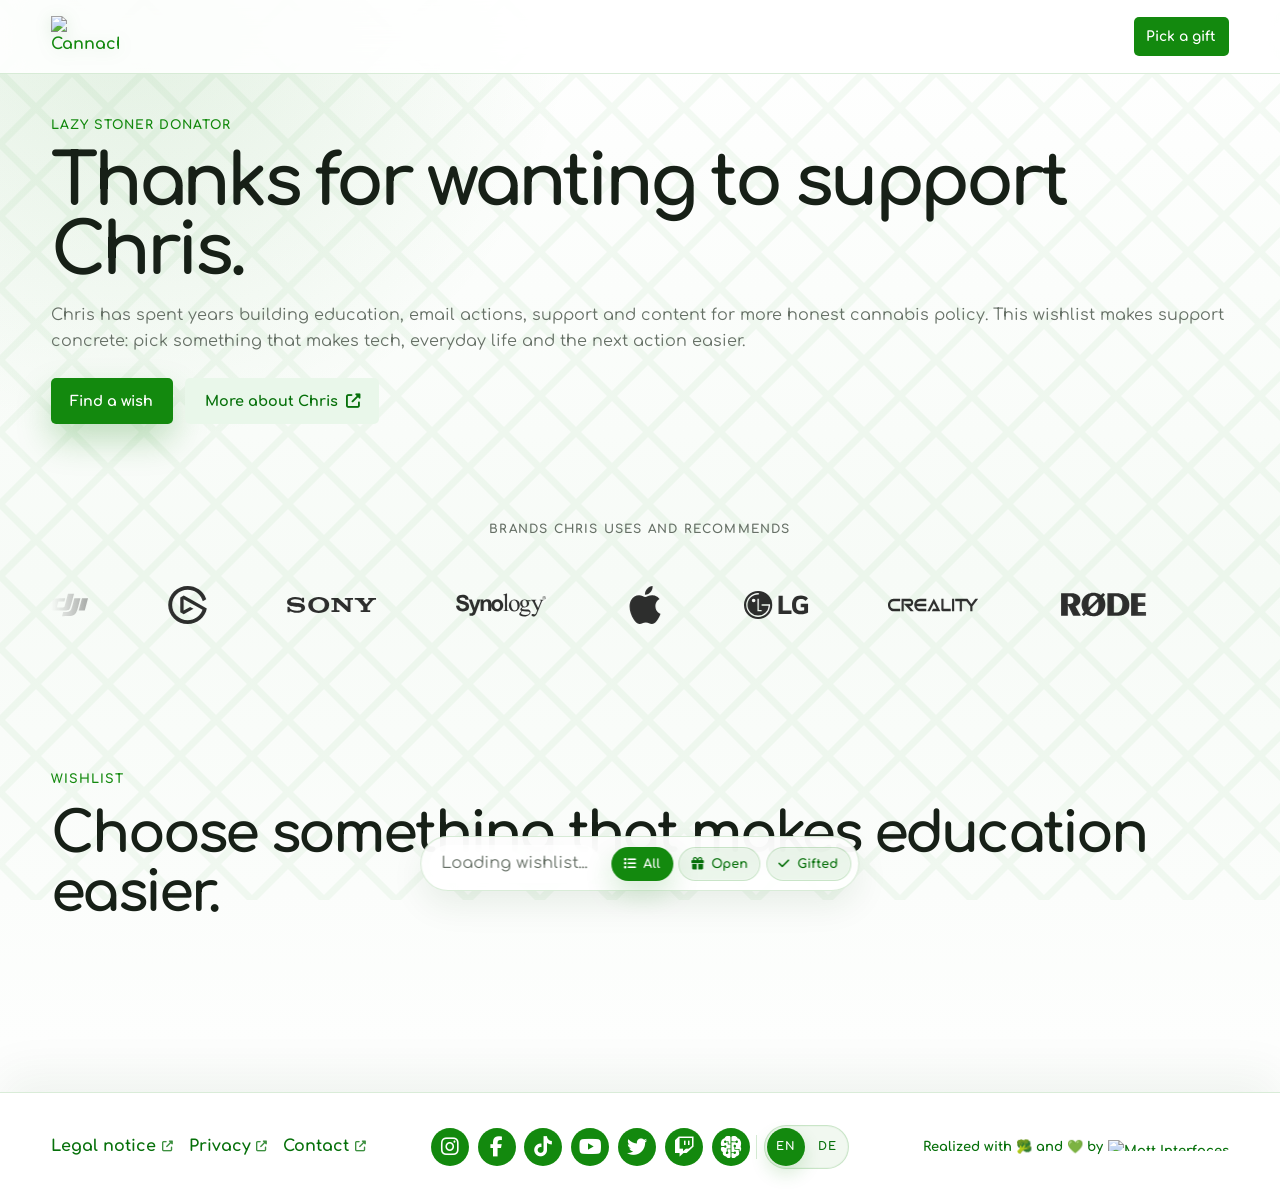
==== commit a06bb9e3: "Add 5 cannachris.de blog article cards to the wishlist grid Editorial cards (host: cannachris-blog) " ====
--- a/en/index.html
+++ b/en/index.html
@@ -51,7 +51,7 @@
     <link rel="stylesheet" href="../assets/vendor/fontawesome/css/brands.min.css">
     <link rel="stylesheet" href="../styles/main.css">
 <!-- JSON-LD:BEGIN (generated by scripts/build-schema.mjs - do not edit manually) -->
-    <script type="application/ld+json" id="wishlist-schema">{"@context":"https://schema.org","@type":"WebPage","@id":"https://lsd.cannachris.de/en/#webpage","name":"Lazy Stoner Donator - Cannachris Wishlist","inLanguage":"en-US","description":"Support Cannachris with wishlist gifts, social-wish actions, donation ideas and help for content, cannabis education, activism and community.","isPartOf":{"@type":"WebSite","@id":"https://lsd.cannachris.de/#website","name":"Lazy Stoner Donator","alternateName":"Cannachris","url":"https://lsd.cannachris.de/"},"about":{"@type":"Person","name":"Cannachris","url":"https://cannachris.de/"},"primaryImageOfPage":{"@type":"ImageObject","url":"https://lsd.cannachris.de/assets/social/lazy-stoner-donator-og.png","contentUrl":"https://lsd.cannachris.de/assets/social/lazy-stoner-donator-og.png","width":1200,"height":630,"caption":"Lazy Stoner Donator social preview with Cannachris and green support styling."},"mainEntity":{"@type":"ItemList","name":"Lazy Stoner Donator","numberOfItems":88,"itemListElement":[{"@type":"ListItem","position":1,"item":{"@type":"Thing","@id":"https://lsd.cannachris.de/#B0H2MTN6DM","name":"DJI Osmo Pocket 3 Audio Combo mit Mic 2 (1 Sender + 1 Empfänger), Pocket-Gimbal-Vlog-Kamera, 1-Zoll-CMOS und 4K/240fps, 3-Achsen-Stabilisierung, 2× verlustfreier Zoom","url":"https://www.amazon.de/dp/B0H2MTN6DM/ref=nosim?tag=cann4chris-21","image":"https://m.media-amazon.com/images/I/418Mm7RagyL.jpg","description":"DJI Osmo Pocket 3 Audio Combo mit Mic 2 (1 Sender + 1 Empfänger), Pocket-Gimbal-Vlog-Kamera, 1-Zoll-CMOS und 4K/240fps, 3-Achsen-Stabilisierung, 2× verlustfreier Zoom","identifier":"B0H2MTN6DM"}},{"@type":"ListItem","position":2,"item":{"@type":"Thing","@id":"https://lsd.cannachris.de/#B0CH3P9K1X","name":"Elgato Prompter, Teleprompter mit integriertem Bildschirm | Drag-and-Drop-Anzeige, für DSLR, Webcam, Smartphone, liest Chat oder Skripte, Mac, PC, Stream Deck","url":"https://www.amazon.de/dp/B0CH3P9K1X/ref=nosim?tag=cann4chris-21","image":"https://m.media-amazon.com/images/I/41Zkw5EjauL.jpg","description":"Elgato Prompter, Teleprompter mit integriertem Bildschirm | Drag-and-Drop-Anzeige, für DSLR, Webcam, Smartphone, liest Chat oder Skripte, Mac, PC, Stream Deck","identifier":"B0CH3P9K1X"}},{"@type":"ListItem","position":3,"item":{"@type":"Thing","@id":"https://lsd.cannachris.de/#B0GD5LZTBP","name":"SMALLRIG A7 V / A7R V / A7 IV “Rhinoceros“ Cage für Sony Alpha 7 V/Alpha 7R V/Alpha 7 IV/Alpha 7S III/Alpha 7R IV, neues Elegantes und schlankes Design - 6029","url":"https://www.amazon.de/dp/B0GD5LZTBP/ref=nosim?tag=cann4chris-21","image":"https://m.media-amazon.com/images/I/41MOcqgMa8L.jpg","description":"SMALLRIG A7 V / A7R V / A7 IV “Rhinoceros“ Cage für Sony Alpha 7 V/Alpha 7R V/Alpha 7 IV/Alpha 7S III/Alpha 7R IV, neues Elegantes und schlankes Design - 6029","identifier":"B0GD5LZTBP"}},{"@type":"ListItem","position":4,"item":{"@type":"Thing","@id":"https://lsd.cannachris.de/#B0D8QRHQNL","name":"Sony Alpha ZV-E10 II Spiegellose APS-C Videokamera mit 16-50 mm f/3.5-5.6 (4K60p Video, 4:2:2 10Bit-Aufnahme, 26 MP, Digitale Stabilisierung, Echtzeit Auto-Augenfokus)","url":"https://www.amazon.de/dp/B0D8QRHQNL/ref=nosim?tag=cann4chris-21","image":"https://m.media-amazon.com/images/I/41VBOL3Da3L.jpg","description":"Sony Alpha ZV-E10 II Spiegellose APS-C Videokamera mit 16-50 mm f/3.5-5.6 (4K60p Video, 4:2:2 10Bit-Aufnahme, 26 MP, Digitale Stabilisierung, Echtzeit Auto-Augenfokus)","identifier":"B0D8QRHQNL"}},{"@type":"ListItem","position":5,"item":{"@type":"Thing","@id":"https://lsd.cannachris.de/#B0GV46SVK6","name":"UGREEN NASync DXP4800 GT 4-bay NAS for creators and office teams (without HDD) | AMD Ryzen R2514, dual 10GbE, 8GB DDR4 up to 64GB, 4K HDMI, 2 x M.2 NVMe slots, ECC support, U.2 & M.2 slots","url":"https://www.amazon.de/dp/B0GV46SVK6/ref=nosim?tag=cann4chris-21","image":"https://nas-eu.ugreen.com/cdn/shop/files/DXP4800_GT_16058.webp?v=1780651130","description":"A high-performance 4-bay NAS for video projects, shared team folders, VM workloads and fast backups, powered by AMD Ryzen Embedded R2514 with dual 10GbE and U.2/M.2 NVMe headroom for demanding creative and office setups.","identifier":"B0GV46SVK6","keywords":"Cannachris, UGREEN, NAS, 10GbE, private cloud, creator workflow","about":[{"@type":"Thing","name":"Cannachris"},{"@type":"Thing","name":"UGREEN"},{"@type":"Thing","name":"NAS"},{"@type":"Thing","name":"10GbE"},{"@type":"Thing","name":"private cloud"},{"@type":"Thing","name":"creator workflow"}],"alternateName":"UGREEN DXP4800 GT for creator workflows, a private cloud and fast content archives","disambiguatingDescription":"For creator workflows, teams & project archives"}},{"@type":"ListItem","position":6,"item":{"@type":"Thing","@id":"https://lsd.cannachris.de/#ipad-pro-pencil-pro-set-2024","name":"Apple iPad Pro 13-inch (M4, 256 GB) with Apple Pencil Pro as a curated Amazon setup for notes, editing, planning and creative work","url":"https://www.amazon.de/dp/B0D3J54R3L/ref=nosim?tag=cann4chris-21","image":"https://cdsassets.apple.com/live/7WUAS350/images/tech-specs/ipad-pro-11-inch-13-inch.png","description":"A strong mobile setup for notes, briefs, research, visual planning, image review, on-site work and quick sketching directly in the workflow.","identifier":"ipad-pro-pencil-pro-set-2024","keywords":"Cannachris, iPad Pro, Apple Pencil Pro, notes, creative work, mobile workflow","about":[{"@type":"Thing","name":"Cannachris"},{"@type":"Thing","name":"iPad Pro"},{"@type":"Thing","name":"Apple Pencil Pro"},{"@type":"Thing","name":"notes"},{"@type":"Thing","name":"creative work"},{"@type":"Thing","name":"mobile workflow"}],"alternateName":"iPad Pro with Apple Pencil Pro for a mobile creative and planning workflow","disambiguatingDescription":"For scripts, storyboards, organization & creative work"}},{"@type":"ListItem","position":7,"item":{"@type":"Thing","@id":"https://lsd.cannachris.de/#social-one-kind-act","name":"One kind act in a day","url":"https://www.randomactsofkindness.org/kindness-ideas","image":"assets/images/social-wishes/one-kind-act.webp","description":"Give a warm smile, active listening or a small act of help on purpose and make someone's day a little lighter.","identifier":"social-one-kind-act","keywords":"Cannachris, kind act, kindness, everyday solidarity, community, Random Acts of Kindness","about":[{"@type":"Thing","name":"Cannachris"},{"@type":"Thing","name":"kind act"},{"@type":"Thing","name":"kindness"},{"@type":"Thing","name":"everyday solidarity"},{"@type":"Thing","name":"community"},{"@type":"Thing","name":"Random Acts of Kindness"}],"alternateName":"give one kind act in a day as a non-material wish","disambiguatingDescription":"For more warmth in everyday life"}},{"@type":"ListItem","position":8,"item":{"@type":"Thing","@id":"https://lsd.cannachris.de/#B0DKD64CLD","name":"SMALLRIG x Brandon Li All-in-One-Videokit für Mobilgeräte, universelles Video-Rig-Kit aus Aluminium mit Schnellverschluss und 67-mm-VND-Filter für M.2-SSD, für iPhone 17, für Samsung – 4596B","url":"https://www.amazon.de/dp/B0DKD64CLD/ref=nosim?tag=cann4chris-21","image":"https://m.media-amazon.com/images/I/415u-+q2CkL.jpg","description":"SMALLRIG x Brandon Li All-in-One-Videokit für Mobilgeräte, universelles Video-Rig-Kit aus Aluminium mit Schnellverschluss und 67-mm-VND-Filter für M.2-SSD, für iPhone 17, für Samsung – 4596B","identifier":"B0DKD64CLD"}},{"@type":"ListItem","position":9,"item":{"@type":"Thing","@id":"https://lsd.cannachris.de/#B0CPFWXMBL","name":"Elgato 4K X Capture Card, HDMI 2.1, 4K144 | VRR-Passthrough, HDR10, bis 1080p240-Aufnahme, USB 3.2 Gen 2, für OBS, PS5, Xbox, Switch, PC, Mac","url":"https://www.amazon.de/dp/B0CPFWXMBL/ref=nosim?tag=cann4chris-21","image":"https://m.media-amazon.com/images/I/31w6ze0NvXL.jpg","description":"Elgato 4K X Capture Card, HDMI 2.1, 4K144 | VRR-Passthrough, HDR10, bis 1080p240-Aufnahme, USB 3.2 Gen 2, für OBS, PS5, Xbox, Switch, PC, Mac","identifier":"B0CPFWXMBL"}},{"@type":"ListItem","position":10,"item":{"@type":"Thing","@id":"https://lsd.cannachris.de/#B0CPL72C61","name":"Osprey Archeon 30L Backpacking Backpack for Men and Women, Black","url":"https://www.amazon.com/Osprey-Archeon-Unisex-Backpacking-Backpack/dp/B0CPL72C61?th=1","image":"https://www.ospreycanada.com/wp-content/uploads/osprey-lifestyle-day-packs/10005915.jpg","description":"30L Osprey Archeon with a 16-inch laptop sleeve, tech organization, NanoTough coating, bluesign-certified materials and modular front straps.","identifier":"B0CPL72C61","disambiguatingDescription":"For everyday carry, travel & tech"}},{"@type":"ListItem","position":11,"item":{"@type":"Thing","@id":"https://lsd.cannachris.de/#campaign-aekn-transparency","name":"Support the AEKN transparency campaign","url":"https://cannachris.de/aekn-anfrage/","image":"assets/images/social-wishes/aekn-campaign.webp","description":"Send a prefilled request to the Lower Saxony Chamber of Physicians and ask for scientific integrity in cannabis policy.","identifier":"campaign-aekn-transparency","keywords":"Cannachris, AEKN, cannabis policy, transparency, science, petition rights","about":[{"@type":"Thing","name":"Cannachris"},{"@type":"Thing","name":"AEKN"},{"@type":"Thing","name":"cannabis policy"},{"@type":"Thing","name":"transparency"},{"@type":"Thing","name":"science"},{"@type":"Thing","name":"petition rights"}],"alternateName":"support the AEKN cannabis transparency campaign","disambiguatingDescription":"For science & transparency"}},{"@type":"ListItem","position":12,"item":{"@type":"Thing","@id":"https://lsd.cannachris.de/#B07L755X9G","name":"Elgato Key Light, professionelle Studioleuchte, 2800 Lumen | WLAN-App-Steuerung, 2900-7000K Farbtemperatur, 160 OSRAM-LEDs, Opalglas-Diffusion, Tischklemme","url":"https://www.amazon.de/dp/B07L755X9G/ref=nosim?tag=cann4chris-21","image":"https://m.media-amazon.com/images/I/31hDyrbUv+L.jpg","description":"Elgato Key Light, professionelle Studioleuchte, 2800 Lumen | WLAN-App-Steuerung, 2900-7000K Farbtemperatur, 160 OSRAM-LEDs, Opalglas-Diffusion, Tischklemme","identifier":"B07L755X9G"}},{"@type":"ListItem","position":13,"item":{"@type":"Thing","@id":"https://lsd.cannachris.de/#B09738CV2G","name":"Elgato Stream Deck MK.2 Studio-Controller, 15 Makrotasten | Für Aktionen in OBS, Twitch, YouTube und mehr, visuelles Feedback, hunderte Plugins, Mac und PC","url":"https://www.amazon.de/dp/B09738CV2G/ref=nosim?tag=cann4chris-21","image":"https://m.media-amazon.com/images/I/41G+KLmHC6L.jpg","description":"Elgato Stream Deck MK.2 Studio-Controller, 15 Makrotasten | Für Aktionen in OBS, Twitch, YouTube und mehr, visuelles Feedback, hunderte Plugins, Mac und PC","identifier":"B09738CV2G"}},{"@type":"ListItem","position":14,"item":{"@type":"Thing","@id":"https://lsd.cannachris.de/#B0DP4KR25W","name":"Rode Wireless Pro Mikrofon-Set mit Interview GO Handadapter und keepdrum Fell-Windschutz Schwarz","url":"https://www.amazon.de/dp/B0DP4KR25W/ref=nosim?tag=cann4chris-21","image":"https://m.media-amazon.com/images/I/417Dw6X8D5L.jpg","description":"Rode Wireless Pro Mikrofon-Set mit Interview GO Handadapter und keepdrum Fell-Windschutz Schwarz","identifier":"B0DP4KR25W"}},{"@type":"ListItem","position":15,"item":{"@type":"Thing","@id":"https://lsd.cannachris.de/#B0D6RPG3T7","name":"SMALLRIG 1,33x Anamorphotisches Objektiv für Mobiltelefone, 2.4:1 Breitbild-Deformationsobjektiv mit T-Mount für Filmaufnahmen, Handy-Kinoobjektiv für iPhone 15/14/13/12, für Samsung S21/S22-4590","url":"https://www.amazon.de/dp/B0D6RPG3T7/ref=nosim?tag=cann4chris-21","image":"https://m.media-amazon.com/images/I/31twY8MCPcL.jpg","description":"SMALLRIG 1,33x Anamorphotisches Objektiv für Mobiltelefone, 2.4:1 Breitbild-Deformationsobjektiv mit T-Mount für Filmaufnahmen, Handy-Kinoobjektiv für iPhone 15/14/13/12, für Samsung S21/S22-4590","identifier":"B0D6RPG3T7"}},{"@type":"ListItem","position":16,"item":{"@type":"Thing","@id":"https://lsd.cannachris.de/#social-transparency-request","name":"Ask a transparency question","url":"https://fragdenstaat.de/anfrage-stellen/","image":"assets/images/social-wishes/transparency-request.webp","description":"File a concrete freedom-of-information request or support someone who wants to make records, data and decisions easier to understand.","identifier":"social-transparency-request","keywords":"Cannachris, FragDenStaat, freedom of information, transparency, democracy, FOI","about":[{"@type":"Thing","name":"Cannachris"},{"@type":"Thing","name":"FragDenStaat"},{"@type":"Thing","name":"freedom of information"},{"@type":"Thing","name":"transparency"},{"@type":"Thing","name":"democracy"},{"@type":"Thing","name":"FOI"}],"alternateName":"file a freedom-of-information request and promote transparency","disambiguatingDescription":"For political transparency"}},{"@type":"ListItem","position":17,"item":{"@type":"Thing","@id":"https://lsd.cannachris.de/#B0DCBCVFT2","name":"SMALLRIG Universal Quick Release Phone Cage Kit Aluminium Smartphone Video Rig mit kabelloser Steuerung, Unterstützung für MagSafe, für iPhone 17 16 15 14Serie für Samsung S25 für Pixel - 4597","url":"https://www.amazon.de/dp/B0DCBCVFT2/ref=nosim?tag=cann4chris-21","image":"https://m.media-amazon.com/images/I/41UKHDIMR2L.jpg","description":"SMALLRIG Universal Quick Release Phone Cage Kit Aluminium Smartphone Video Rig mit kabelloser Steuerung, Unterstützung für MagSafe, für iPhone 17 16 15 14Serie für Samsung S25 für Pixel - 4597","identifier":"B0DCBCVFT2"}},{"@type":"ListItem","position":18,"item":{"@type":"Thing","@id":"https://lsd.cannachris.de/#B0CTJ7PVN1","name":"Shure MV7+ Podcast Mikrofon-Verbessertes Audio, LED-Touchpanel, USB-C- und XLR-Ausgänge, Auto-Level-Modus, digitaler Pop-Filter, Halleffekte, Podcasting, Streaming, Aufnahme - Schwarz","url":"https://www.amazon.de/dp/B0CTJ7PVN1/ref=nosim?tag=cann4chris-21","image":"https://m.media-amazon.com/images/I/41VBDk7OHSL.jpg","description":"Shure MV7+ Podcast Mikrofon-Verbessertes Audio, LED-Touchpanel, USB-C- und XLR-Ausgänge, Auto-Level-Modus, digitaler Pop-Filter, Halleffekte, Podcasting, Streaming, Aufnahme - Schwarz","identifier":"B0CTJ7PVN1"}},{"@type":"ListItem","position":19,"item":{"@type":"Thing","@id":"https://lsd.cannachris.de/#B0FKBNYF46","name":"LG UltraWide 49U950A-W.AEU (49 Zoll) 32:9 Curved DQHD Nano IPS Monitor, 144Hz, AMD FreeSync™ Premium, DisplayHDR™ 400, USB-C (90W), Weiß","url":"https://www.amazon.de/dp/B0FKBNYF46/ref=nosim?tag=cann4chris-21","image":"https://m.media-amazon.com/images/I/41i5FttJHYL.jpg","description":"LG UltraWide 49U950A-W.AEU (49 Zoll) 32:9 Curved DQHD Nano IPS Monitor, 144Hz, AMD FreeSync™ Premium, DisplayHDR™ 400, USB-C (90W), Weiß","identifier":"B0FKBNYF46"}},{"@type":"ListItem","position":20,"item":{"@type":"Thing","@id":"https://lsd.cannachris.de/#B0FK26M3HD","name":"NEEWER 18mm Weitwinkelobjektiv mit 17mm Gewinde Objektiv Clip für Handy Kamera, 100° FOV, 0,75 fache Vergrößerung, 6 Elemente in 5 Gruppen, kompatibel mit iPhone Android Samsung für Fotografie, LS-72","url":"https://www.amazon.de/dp/B0FK26M3HD/ref=nosim?tag=cann4chris-21","image":"https://m.media-amazon.com/images/I/41L64bpT9SL.jpg","description":"NEEWER 18mm Weitwinkelobjektiv mit 17mm Gewinde Objektiv Clip für Handy Kamera, 100° FOV, 0,75 fache Vergrößerung, 6 Elemente in 5 Gruppen, kompatibel mit iPhone Android Samsung für Fotografie, LS-72","identifier":"B0FK26M3HD"}},{"@type":"ListItem","position":21,"item":{"@type":"Thing","@id":"https://lsd.cannachris.de/#B0FZS1VLHV","name":"Creality K2 SE Combo 3D-Drucker 2026, Multicolor-Druck mit CFS, bis zu 500 mm/s Hochgeschwindigkeit, intelligente Auto-Nivellierung, Vollmetall-Rahmen, komplett vormontiert, 220 × 215 × 245 mm Bauraum","url":"https://www.amazon.de/dp/B0FZS1VLHV/ref=nosim?tag=cann4chris-21","image":"https://m.media-amazon.com/images/I/41RLr38VQ0L.jpg","description":"Creality K2 SE Combo 3D-Drucker 2026, Multicolor-Druck mit CFS, bis zu 500 mm/s Hochgeschwindigkeit, intelligente Auto-Nivellierung, Vollmetall-Rahmen, komplett vormontiert, 220 × 215 × 245 mm Bauraum","identifier":"B0FZS1VLHV"}},{"@type":"ListItem","position":22,"item":{"@type":"Thing","@id":"https://lsd.cannachris.de/#B0BLD1KBHQ","name":"DJI RS 3 Mini camera gimbal stabilizer for Canon, Sony, Nikon and Fujifilm, 2 kg tested payload, native vertical shooting, Bluetooth shutter button, 3rd-gen RS stabilization, 795 g","url":"https://www.amazon.de/dp/B0BLD1KBHQ/ref=nosim?tag=cann4chris-21","image":"https://m.media-amazon.com/images/I/31q3LMFZHRL.jpg","description":"DJI RS 3 Mini camera gimbal stabilizer for Canon, Sony, Nikon and Fujifilm, 2 kg tested payload, native vertical shooting, Bluetooth shutter button, 3rd-gen RS stabilization, 795 g","identifier":"B0BLD1KBHQ"}},{"@type":"ListItem","position":23,"item":{"@type":"Thing","@id":"https://lsd.cannachris.de/#B09JBVR5B4","name":"RØDE PSA1+ Professionelles Gelenkarmstativ für Studioanwendungen mit innovativem Federsystem, Neopren, Schwarz","url":"https://www.amazon.de/dp/B09JBVR5B4/ref=nosim?tag=cann4chris-21","image":"https://m.media-amazon.com/images/I/21nCXzbCM1L.jpg","description":"RØDE PSA1+ Professionelles Gelenkarmstativ für Studioanwendungen mit innovativem Federsystem, Neopren, Schwarz","identifier":"B09JBVR5B4"}},{"@type":"ListItem","position":24,"item":{"@type":"Thing","@id":"https://lsd.cannachris.de/#social-digital-courage","name":"Show digital civic courage","url":"https://www.ichbinhier.eu/digitale-zivilcourage-lernen-gegen-hass-im-netz","image":"assets/images/social-wishes/digital-courage.webp","description":"Do not just scroll past. Respond with empathy, facts and solidarity when people are attacked or demeaned online.","identifier":"social-digital-courage","keywords":"Cannachris, digital civic courage, online hate, ichbinhier, counter-speech, democracy","about":[{"@type":"Thing","name":"Cannachris"},{"@type":"Thing","name":"digital civic courage"},{"@type":"Thing","name":"online hate"},{"@type":"Thing","name":"ichbinhier"},{"@type":"Thing","name":"counter-speech"},{"@type":"Thing","name":"democracy"}],"alternateName":"learn digital civic courage and respond to online hate","disambiguatingDescription":"For better comment sections"}},{"@type":"ListItem","position":25,"item":{"@type":"Thing","@id":"https://lsd.cannachris.de/#social-digital-wellbeing","name":"Step out of doomscrolling and back into real life","url":"https://www.demokratie-leben.de/","image":"assets/images/social-wishes/democracy.webp","description":"When the feed leaves you drained, you are allowed to pause with kindness: step outside, take a breath, message someone you care about or put some energy into real democratic action nearby.","identifier":"social-digital-wellbeing","keywords":"Cannachris, digital wellbeing, doomscrolling, democracy, self-care, civic engagement","about":[{"@type":"Thing","name":"Cannachris"},{"@type":"Thing","name":"digital wellbeing"},{"@type":"Thing","name":"doomscrolling"},{"@type":"Thing","name":"democracy"},{"@type":"Thing","name":"self-care"},{"@type":"Thing","name":"civic engagement"}],"alternateName":"break doomscrolling habits and redirect energy into self-care and democratic engagement","disambiguatingDescription":"For your mind, heart and real connection"}},{"@type":"ListItem","position":26,"item":{"@type":"Thing","@id":"https://lsd.cannachris.de/#B0CPYGYF11","name":"Venty Vaporizer von Storz & Bickel – das neueste Gerät – Gehen Sie mit dem Strom! | Storz & Bickel Venty Vaporizer – das neueste Gerät – Gehen Sie mit dem Strom!","url":"https://www.amazon.de/dp/B0CPYGYF11/ref=nosim?tag=cann4chris-21","image":"https://m.media-amazon.com/images/I/31tDbc0XO1L.jpg","description":"Venty Vaporizer von Storz & Bickel – das neueste Gerät – Gehen Sie mit dem Strom! | Storz & Bickel Venty Vaporizer – das neueste Gerät – Gehen Sie mit dem Strom!","identifier":"B0CPYGYF11"}},{"@type":"ListItem","position":27,"item":{"@type":"Thing","@id":"https://lsd.cannachris.de/#B07QR6Z1JB","name":"Focusrite Scarlett Solo 3. Gen USB-Audio-Interface-Bundle für Gitarristen, Sänger oder Produzenten. Klang in Studioqualität und sämtliche Software, die du für Aufnahmen und Kompositionen benötigst","url":"https://www.amazon.de/dp/B07QR6Z1JB/ref=nosim?tag=cann4chris-21","image":"https://m.media-amazon.com/images/I/31Ty6bmUmVL.jpg","description":"Focusrite Scarlett Solo 3. Gen USB-Audio-Interface-Bundle für Gitarristen, Sänger oder Produzenten. Klang in Studioqualität und sämtliche Software, die du für Aufnahmen und Kompositionen benötigst","identifier":"B07QR6Z1JB"}},{"@type":"ListItem","position":28,"item":{"@type":"Thing","@id":"https://lsd.cannachris.de/#B0DZ1VY1LR","name":"NEEWER 24\"x24\" Softbox Beleuchtungsset mit Stativständern, 2er Pack, 45W zweifarbige 2,4G LED Glühbirnen, 10 Kanäle, 2900K-7000K, 1400Lux/m, CRI95, 20m Fernbedienung, Fotografie Dauerlicht kit, NK103","url":"https://www.amazon.de/dp/B0DZ1VY1LR/ref=nosim?tag=cann4chris-21","image":"https://m.media-amazon.com/images/I/4117gvrSLaL.jpg","description":"NEEWER 24\"x24\" Softbox Beleuchtungsset mit Stativständern, 2er Pack, 45W zweifarbige 2,4G LED Glühbirnen, 10 Kanäle, 2900K-7000K, 1400Lux/m, CRI95, 20m Fernbedienung, Fotografie Dauerlicht kit, NK103","identifier":"B0DZ1VY1LR"}},{"@type":"ListItem","position":29,"item":{"@type":"Thing","@id":"https://lsd.cannachris.de/#B07T9T4Z7J","name":"VOLCANO HYBRID Vaporizer","url":"https://www.amazon.de/dp/B07T9T4Z7J/ref=nosim?tag=cann4chris-21","image":"https://m.media-amazon.com/images/I/41tFBPlCWqL.jpg","description":"VOLCANO HYBRID Vaporizer","identifier":"B07T9T4Z7J"}},{"@type":"ListItem","position":30,"item":{"@type":"Thing","@id":"https://lsd.cannachris.de/#B0FJY37ZLP","name":"APEXEL 100Ultra Makro Objektiv mit Ringlicht, verbesserte Version des Objektiv für Handy für iPhone, Samsung, Pixel","url":"https://www.amazon.de/dp/B0FJY37ZLP/ref=nosim?tag=cann4chris-21","image":"https://m.media-amazon.com/images/I/41bJeZawN9L.jpg","description":"APEXEL 100Ultra Makro Objektiv mit Ringlicht, verbesserte Version des Objektiv für Handy für iPhone, Samsung, Pixel","identifier":"B0FJY37ZLP"}},{"@type":"ListItem","position":31,"item":{"@type":"Thing","@id":"https://lsd.cannachris.de/#B0FKFZH65C","name":"EMART Weiß Hintergrund 165x220cm, White Screen Roll-up Panel Fotohintergrund, Weißer Hintergrund mit Ständer für Fotostudio, Streaming, Videokonferenzen, TikTok, Zoom","url":"https://www.amazon.de/dp/B0FKFZH65C/ref=nosim?tag=cann4chris-21","image":"https://m.media-amazon.com/images/I/318tAK4IWlL.jpg","description":"EMART Weiß Hintergrund 165x220cm, White Screen Roll-up Panel Fotohintergrund, Weißer Hintergrund mit Ständer für Fotostudio, Streaming, Videokonferenzen, TikTok, Zoom","identifier":"B0FKFZH65C"}},{"@type":"ListItem","position":32,"item":{"@type":"Thing","@id":"https://lsd.cannachris.de/#B0F664T5TN","name":"Zeadio All-in-One Video-Rig-Kit, Handheld Stabilisator mit Smartphone-Cage, RGB-Videoleuchte, Mikrofon, Action-Kamera-Adapter, kompatibel mit Smartphones, Action-Kameras, DSLRs und anderen Kameras usw","url":"https://www.amazon.de/dp/B0F664T5TN/ref=nosim?tag=cann4chris-21","image":"https://m.media-amazon.com/images/I/41NCmOtDmWL.jpg","description":"Zeadio All-in-One Video-Rig-Kit, Handheld Stabilisator mit Smartphone-Cage, RGB-Videoleuchte, Mikrofon, Action-Kamera-Adapter, kompatibel mit Smartphones, Action-Kameras, DSLRs und anderen Kameras usw","identifier":"B0F664T5TN"}},{"@type":"ListItem","position":33,"item":{"@type":"Thing","@id":"https://lsd.cannachris.de/#social-foodsharing","name":"Rescue and share food","url":"https://foodsharing.de/","image":"assets/images/social-wishes/foodsharing.webp","description":"Pass on surplus food, use public sharing points or help locally so good food does not end up in the bin.","identifier":"social-foodsharing","keywords":"Cannachris, foodsharing, food rescue, sustainability, community, resource protection","about":[{"@type":"Thing","name":"Cannachris"},{"@type":"Thing","name":"foodsharing"},{"@type":"Thing","name":"food rescue"},{"@type":"Thing","name":"sustainability"},{"@type":"Thing","name":"community"},{"@type":"Thing","name":"resource protection"}],"alternateName":"rescue food and share it with foodsharing","disambiguatingDescription":"For less waste"}},{"@type":"ListItem","position":34,"item":{"@type":"Thing","@id":"https://lsd.cannachris.de/#B00N2OQCIA","name":"AFAITH 6in1 Kit, Wireless Bluetooth Fernkamera Blendenverschluss Release Control + Ausziehbares Selbstporträt Teleskop Handheld Monopod + Einstellbarer Smartphone Adapter Telefonhalter + Einziehbarer Drehturm Stativhalter Halter + Fischaugenobjektiv + Weitwinkelobjektiv + Makroobjektiv für iPhone 7 / 7plus 6 plus / 6, Samsung Galaxy S8 / S7 Edge / S6 Edge, Huawei P9 / P10, HTC, Blackberry, Smartphones GP036B (Schwarz)","url":"https://www.amazon.de/dp/B00N2OQCIA/ref=nosim?tag=cann4chris-21","image":"https://m.media-amazon.com/images/I/7193IuYpB7L.jpg","description":"AFAITH 6in1 Kit, Wireless Bluetooth Fernkamera Blendenverschluss Release Control + Ausziehbares Selbstporträt Teleskop Handheld Monopod + Einstellbarer Smartphone Adapter Telefonhalter + Einziehbarer Drehturm Stativhalter Halter + Fischaugenobjektiv + Weitwinkelobjektiv + Makroobjektiv für iPhone 7 / 7plus 6 plus / 6, Samsung Galaxy S8 / S7 Edge / S6 Edge, Huawei P9 / P10, HTC, Blackberry, Smartphones GP036B (Schwarz)","identifier":"B00N2OQCIA"}},{"@type":"ListItem","position":35,"item":{"@type":"Thing","@id":"https://lsd.cannachris.de/#B0CTCD7CS5","name":"TOCOL für iPhone 14 Hülle für Magsafe, Vollständiger Kameraschutz Stoßfest Kratzfest Transluzente Rückseite Magnetisch Handyhülle für iPhone 14 Case, Schwarz","url":"https://www.amazon.de/dp/B0CTCD7CS5/ref=nosim?tag=cann4chris-21","image":"https://m.media-amazon.com/images/I/41uklR0Pm-L.jpg","description":"TOCOL für iPhone 14 Hülle für Magsafe, Vollständiger Kameraschutz Stoßfest Kratzfest Transluzente Rückseite Magnetisch Handyhülle für iPhone 14 Case, Schwarz","identifier":"B0CTCD7CS5"}},{"@type":"ListItem","position":36,"item":{"@type":"Thing","@id":"https://lsd.cannachris.de/#B0C58TRNQV","name":"STREBITO Mini-Elektroschrauber, 144-teiliges Elektro-Präzisionsschraubendreher-Set Kleiner Akkuschrauber, Elektronik-Reparatur-Werkzeugsatz für PC, Computer, Laptop, Telefon, RC-Drohne","url":"https://www.amazon.de/dp/B0C58TRNQV/ref=nosim?tag=cann4chris-21","image":"https://m.media-amazon.com/images/I/81MNRt-bmIL.jpg","description":"STREBITO Mini-Elektroschrauber, 144-teiliges Elektro-Präzisionsschraubendreher-Set Kleiner Akkuschrauber, Elektronik-Reparatur-Werkzeugsatz für PC, Computer, Laptop, Telefon, RC-Drohne","identifier":"B0C58TRNQV"}},{"@type":"ListItem","position":37,"item":{"@type":"Thing","@id":"https://lsd.cannachris.de/#B00OVAXR50","name":"Behringer EUROPORT PPA500BT Ultrakompaktes tragbares 500-Watt-6-Kanal-PA-System mit Bluetooth-Drahtlostechnologie, drahtloser Mikrofonoption, Klark Teknik Multi-FX-Prozessor und FBQ-Feedback-Erkennung","url":"https://www.amazon.de/dp/B00OVAXR50/ref=nosim?tag=cann4chris-21","image":"https://m.media-amazon.com/images/I/71jMrGV+vzL.jpg","description":"Behringer EUROPORT PPA500BT Ultrakompaktes tragbares 500-Watt-6-Kanal-PA-System mit Bluetooth-Drahtlostechnologie, drahtloser Mikrofonoption, Klark Teknik Multi-FX-Prozessor und FBQ-Feedback-Erkennung","identifier":"B00OVAXR50"}},{"@type":"ListItem","position":38,"item":{"@type":"Thing","@id":"https://lsd.cannachris.de/#campaign-augsburg-csc","name":"Strengthen the Augsburg/CSC campaign","url":"https://cannachris.de/cannabis-social-clubs-genehmigung-deutschland-email-aktion/","image":"assets/images/social-wishes/augsburg-csc-campaign.webp","description":"Share or use the CSC approval action so local cultivation associations are not unnecessarily slowed down.","identifier":"campaign-augsburg-csc","keywords":"Cannachris, Augsburg, Cannabis Social Club, CSC, CanG, Bavaria, approval","about":[{"@type":"Thing","name":"Cannachris"},{"@type":"Thing","name":"Augsburg"},{"@type":"Thing","name":"Cannabis Social Club"},{"@type":"Thing","name":"CSC"},{"@type":"Thing","name":"CanG"},{"@type":"Thing","name":"Bavaria"},{"@type":"Thing","name":"approval"}],"alternateName":"support the Augsburg CSC campaign and cannabis social club approvals","disambiguatingDescription":"For clubs & local implementation"}},{"@type":"ListItem","position":39,"item":{"@type":"Thing","@id":"https://lsd.cannachris.de/#B06WLQFVVV","name":"CASCHA Sopran Ukulele Set für Kinder und Erwachsene I Starter Kit mit 3 Plektren Tasche Lehrbuch Lernvideos über QR-Code Stimmgerät I Set Aquila Saiten Nylon I Kleine Hawaii Gitarre Braun","url":"https://www.amazon.de/dp/B06WLQFVVV/ref=nosim?tag=cann4chris-21","image":"https://m.media-amazon.com/images/I/81M3zV0bY9L.jpg","description":"CASCHA Sopran Ukulele Set für Kinder und Erwachsene I Starter Kit mit 3 Plektren Tasche Lehrbuch Lernvideos über QR-Code Stimmgerät I Set Aquila Saiten Nylon I Kleine Hawaii Gitarre Braun","identifier":"B06WLQFVVV"}},{"@type":"ListItem","position":40,"item":{"@type":"Thing","@id":"https://lsd.cannachris.de/#B078WST5RK","name":"Samsung MZ-76E1T0B/EU 860 EVO 1 TB SATA 2,5\" Interne SSD Schwarz","url":"https://www.amazon.de/dp/B078WST5RK/ref=nosim?tag=cann4chris-21","image":"https://m.media-amazon.com/images/I/414xvZZLu2L.jpg","description":"Samsung MZ-76E1T0B/EU 860 EVO 1 TB SATA 2,5\" Interne SSD Schwarz","identifier":"B078WST5RK"}},{"@type":"ListItem","position":41,"item":{"@type":"Thing","@id":"https://lsd.cannachris.de/#B00O9VRKIQ","name":"SATA-3 HDD/SSD Caddy mit Schnellauswerf-Mechanismus für DELL Latitude E6220, E6320, E6420, E6520, E6230, E6330, E6430, E6430s, E6520, E6530 mit Opticaddy OptiSpeed Technologie - ersetzt optisches Laufwerk (original Opticaddy Festplattenrahmen, Einbaurahmen, Adapter)","url":"https://www.amazon.de/dp/B00O9VRKIQ/ref=nosim?tag=cann4chris-21","image":"https://m.media-amazon.com/images/I/71ep0ccjVeL.jpg","description":"SATA-3 HDD/SSD Caddy mit Schnellauswerf-Mechanismus für DELL Latitude E6220, E6320, E6420, E6520, E6230, E6330, E6430, E6430s, E6520, E6530 mit Opticaddy OptiSpeed Technologie - ersetzt optisches Laufwerk (original Opticaddy Festplattenrahmen, Einbaurahmen, Adapter)","identifier":"B00O9VRKIQ"}},{"@type":"ListItem","position":42,"item":{"@type":"Thing","@id":"https://lsd.cannachris.de/#social-dkms-registration","name":"Call someone you love and tell them you love them","url":"https://www.who.int/news-room/questions-and-answers/item/social-connection","image":"assets/images/social-wishes/one-kind-act.webp","description":"Make a conscious call to someone you love today, say it clearly, and strengthen connection, safety and emotional closeness.","identifier":"social-dkms-registration","keywords":"Cannachris, social connection, mental wellbeing, say I love you, phone call, WHO","about":[{"@type":"Thing","name":"Cannachris"},{"@type":"Thing","name":"social connection"},{"@type":"Thing","name":"mental wellbeing"},{"@type":"Thing","name":"say I love you"},{"@type":"Thing","name":"phone call"},{"@type":"Thing","name":"WHO"}],"alternateName":"call someone you love and tell them you love them","disambiguatingDescription":"For closeness & mental wellbeing"}},{"@type":"ListItem","position":43,"item":{"@type":"Thing","@id":"https://lsd.cannachris.de/#B0DWSXGGPS","name":"Longer RAY5 Laser Graviermaschine, 20W Laser-Ausgangsleistung, 3,5“ Farb-Touchscreen, Offline-Steuerung über App, Gravurwerkzeug für Metall/Glas/Holz, Arbeitsbereich 400x365mm","url":"https://www.amazon.de/dp/B0DWSXGGPS/ref=nosim?tag=cann4chris-21","image":"https://m.media-amazon.com/images/I/71KQcxfk+UL.jpg","description":"Longer RAY5 Laser Graviermaschine, 20W Laser-Ausgangsleistung, 3,5“ Farb-Touchscreen, Offline-Steuerung über App, Gravurwerkzeug für Metall/Glas/Holz, Arbeitsbereich 400x365mm","identifier":"B0DWSXGGPS"}},{"@type":"ListItem","position":44,"item":{"@type":"Thing","@id":"https://lsd.cannachris.de/#B0H3YXTKQ6","name":"2026 große Powerbank 80000mAh, Power Bank 30W PD USB-C Schnellladefunktion, Externer Akku mit LED-Anzeige, 5 Ausgängen und 2 Eingängen, Externer Handyakku kompatibel mit iPhone,Samsung Tablets Outdoor","url":"https://www.amazon.de/dp/B0H3YXTKQ6/ref=nosim?tag=cann4chris-21","image":"https://m.media-amazon.com/images/I/41E+yTJJLmL.jpg","description":"2026 große Powerbank 80000mAh, Power Bank 30W PD USB-C Schnellladefunktion, Externer Akku mit LED-Anzeige, 5 Ausgängen und 2 Eingängen, Externer Handyakku kompatibel mit iPhone,Samsung Tablets Outdoor","identifier":"B0H3YXTKQ6"}},{"@type":"ListItem","position":45,"item":{"@type":"Thing","@id":"https://lsd.cannachris.de/#B0D3F48SYB","name":"70x70cm Scrog Netz Pflanzennetz Grow Net, Garden Net Plant Net, Trellis Net for Climbing Plants Cucumbers, Cucumber Net for Greenhouse, Support of Tent System for Garden, Elastic Trellis Net","url":"https://www.amazon.de/dp/B0D3F48SYB/ref=nosim?tag=cann4chris-21","image":"https://m.media-amazon.com/images/I/41OYemtzAcL.jpg","description":"70x70cm Scrog Netz Pflanzennetz Grow Net, Garden Net Plant Net, Trellis Net for Climbing Plants Cucumbers, Cucumber Net for Greenhouse, Support of Tent System for Garden, Elastic Trellis Net","identifier":"B0D3F48SYB"}},{"@type":"ListItem","position":46,"item":{"@type":"Thing","@id":"https://lsd.cannachris.de/#B0068J6KMO","name":"Auto-K Racing Lackspray lichtblau RAL 5012 400 ml Autolack Spraylack Sprühlack","url":"https://www.amazon.de/dp/B0068J6KMO/ref=nosim?tag=cann4chris-21","image":"https://m.media-amazon.com/images/I/41+1+X2WD+L.jpg","description":"Auto-K Racing Lackspray lichtblau RAL 5012 400 ml Autolack Spraylack Sprühlack","identifier":"B0068J6KMO"}},{"@type":"ListItem","position":47,"item":{"@type":"Thing","@id":"https://lsd.cannachris.de/#B01N4PEWFW","name":"Baxboy Herren-Hemd Slim-Fit Bügelleicht Für Anzug, Business, Hochzeit, Freizeit - Langarm Hemden für Männer Langarmhemd R-44","url":"https://www.amazon.de/dp/B01N4PEWFW/ref=nosim?tag=cann4chris-21","image":"https://m.media-amazon.com/images/I/61oe2L5nvhL.jpg","description":"Baxboy Herren-Hemd Slim-Fit Bügelleicht Für Anzug, Business, Hochzeit, Freizeit - Langarm Hemden für Männer Langarmhemd R-44","identifier":"B01N4PEWFW"}},{"@type":"ListItem","position":48,"item":{"@type":"Thing","@id":"https://lsd.cannachris.de/#B00JV27MF4","name":"Boveda zur Aufbewahrung von Kräutern | 2-Wege-Feuchtigkeitsregulierung mit 62 % relativer Feuchtigkeit | Größe 8 schützt bis zu 30 g Blüten | verhindert den Verlust von Terpenen, Übertrocknung & Schimmel | wiederverschließbare Verpackung mit 10 Stück","url":"https://www.amazon.de/dp/B00JV27MF4/ref=nosim?tag=cann4chris-21","image":"https://m.media-amazon.com/images/I/51ofON6z5uL.jpg","description":"Boveda zur Aufbewahrung von Kräutern | 2-Wege-Feuchtigkeitsregulierung mit 62 % relativer Feuchtigkeit | Größe 8 schützt bis zu 30 g Blüten | verhindert den Verlust von Terpenen, Übertrocknung & Schimmel | wiederverschließbare Verpackung mit 10 Stück","identifier":"B00JV27MF4"}},{"@type":"ListItem","position":49,"item":{"@type":"Thing","@id":"https://lsd.cannachris.de/#B01LXQ2ERP","name":"Brunner Pavillon Aquamar","url":"https://www.amazon.de/dp/B01LXQ2ERP/ref=nosim?tag=cann4chris-21","image":"https://m.media-amazon.com/images/I/615IEOeQYPL.jpg","description":"Brunner Pavillon Aquamar","identifier":"B01LXQ2ERP"}},{"@type":"ListItem","position":50,"item":{"@type":"Thing","@id":"https://lsd.cannachris.de/#social-blood-donation","name":"Find a blood donation appointment","url":"https://www.drk-blutspende.de/blutspendetermine/termine/","image":"assets/images/social-wishes/blood-donation.webp","description":"Look for an appointment nearby, check your eligibility and support patient care with a blood donation.","identifier":"social-blood-donation","keywords":"Cannachris, blood donation, German Red Cross, blood donation appointment, medical support, solidarity","about":[{"@type":"Thing","name":"Cannachris"},{"@type":"Thing","name":"blood donation"},{"@type":"Thing","name":"German Red Cross"},{"@type":"Thing","name":"blood donation appointment"},{"@type":"Thing","name":"medical support"},{"@type":"Thing","name":"solidarity"}],"alternateName":"find a blood donation appointment and donate blood","disambiguatingDescription":"For concrete medical help"}},{"@type":"ListItem","position":51,"item":{"@type":"Thing","@id":"https://lsd.cannachris.de/#B00L0MZ8H2","name":"Club Mate Granatapfel MEHRWEG (20 x 500 ml)","url":"https://www.amazon.de/dp/B00L0MZ8H2/ref=nosim?tag=cann4chris-21","image":"https://m.media-amazon.com/images/I/81kBdH5SZBL.jpg","description":"Club Mate Granatapfel MEHRWEG (20 x 500 ml)","identifier":"B00L0MZ8H2"}},{"@type":"ListItem","position":52,"item":{"@type":"Thing","@id":"https://lsd.cannachris.de/#3846871001","name":"Die Kunst des Krieges","url":"https://www.amazon.de/dp/3846871001/ref=nosim?tag=cann4chris-21","image":"https://m.media-amazon.com/images/I/31velERaGTL.jpg","description":"Die Kunst des Krieges","identifier":"3846871001"}},{"@type":"ListItem","position":53,"item":{"@type":"Thing","@id":"https://lsd.cannachris.de/#3570552691","name":"Eine kurze Geschichte der Menschheit","url":"https://www.amazon.de/dp/3570552691/ref=nosim?tag=cann4chris-21","image":"https://m.media-amazon.com/images/I/51CePcoOfeL.jpg","description":"Eine kurze Geschichte der Menschheit","identifier":"3570552691"}},{"@type":"ListItem","position":54,"item":{"@type":"Thing","@id":"https://lsd.cannachris.de/#B01HUZ6MOK","name":"EL-Sunprotect Pilotenbrille Fliegerbrille Sonnenbrille Brille Top Design Schwarz Bunt Verspiegelt","url":"https://www.amazon.de/dp/B01HUZ6MOK/ref=nosim?tag=cann4chris-21","image":"https://m.media-amazon.com/images/I/619i1YJ68xL.jpg","description":"EL-Sunprotect Pilotenbrille Fliegerbrille Sonnenbrille Brille Top Design Schwarz Bunt Verspiegelt","identifier":"B01HUZ6MOK"}},{"@type":"ListItem","position":55,"item":{"@type":"Thing","@id":"https://lsd.cannachris.de/#B00REU57XY","name":"Elektrische Mühle aus Aluminium","url":"https://www.amazon.de/dp/B00REU57XY/ref=nosim?tag=cann4chris-21","image":"https://m.media-amazon.com/images/I/71j7gTKv28L.jpg","description":"Elektrische Mühle aus Aluminium","identifier":"B00REU57XY"}},{"@type":"ListItem","position":56,"item":{"@type":"Thing","@id":"https://lsd.cannachris.de/#B00MTF6ZVC","name":"EMART Foto Hintergrund Ständer, 2x3m Verstellbarer Hintergrundsystem mit 8 Hintergrundklemmen, 2 Sandsack für Fotostudio Porträt Produktfotografie Studiofotografie, aus Metall","url":"https://www.amazon.de/dp/B00MTF6ZVC/ref=nosim?tag=cann4chris-21","image":"https://m.media-amazon.com/images/I/41hNrvytRKL.jpg","description":"EMART Foto Hintergrund Ständer, 2x3m Verstellbarer Hintergrundsystem mit 8 Hintergrundklemmen, 2 Sandsack für Fotostudio Porträt Produktfotografie Studiofotografie, aus Metall","identifier":"B00MTF6ZVC"}},{"@type":"ListItem","position":57,"item":{"@type":"Thing","@id":"https://lsd.cannachris.de/#B0DDTJ66D3","name":"PILPOC theFube Fidget Toy - Premium Qualität Fidget Cube mit Exklusiver Schutzhülle, Anti Stress und ADHS Spielzeug, Fidget Würfel [Schwarz]","url":"https://www.amazon.de/dp/B0DDTJ66D3/ref=nosim?tag=cann4chris-21","image":"https://m.media-amazon.com/images/I/71jlYEgs1vL.jpg","description":"PILPOC theFube Fidget Toy - Premium Qualität Fidget Cube mit Exklusiver Schutzhülle, Anti Stress und ADHS Spielzeug, Fidget Würfel [Schwarz]","identifier":"B0DDTJ66D3"}},{"@type":"ListItem","position":58,"item":{"@type":"Thing","@id":"https://lsd.cannachris.de/#social-volunteering","name":"Discover volunteering","url":"https://www.deutsche-stiftung-engagement-und-ehrenamt.de/","image":"assets/images/social-wishes/volunteering.webp","description":"Find a role that fits your time and energy and start civic engagement as a realistic small habit.","identifier":"social-volunteering","keywords":"Cannachris, volunteering, DSEE, engagement, civil society, local cohesion","about":[{"@type":"Thing","name":"Cannachris"},{"@type":"Thing","name":"volunteering"},{"@type":"Thing","name":"DSEE"},{"@type":"Thing","name":"engagement"},{"@type":"Thing","name":"civil society"},{"@type":"Thing","name":"local cohesion"}],"alternateName":"discover volunteering and start local civic engagement","disambiguatingDescription":"For local community bonds"}},{"@type":"ListItem","position":59,"item":{"@type":"Thing","@id":"https://lsd.cannachris.de/#B0DTYWWN4V","name":"Razer Blade 16 AI Gaming- und Arbeitslaptop, 16 Zoll QHD+ 240 Hz OLED, AMD Ryzen AI 9 365, NVIDIA GeForce RTX 5070 Ti, 32 GB RAM, 1 TB SSD, QWERTZ DE","url":"https://www.amazon.de/dp/B0DTYWWN4V/ref=nosim?tag=cann4chris-21","image":"https://multimedia.bbycastatic.ca/multimedia/products/500x500/192/19218/19218983.jpg","description":"Portable high-end laptop for video editing, streaming, campaign work, coding, music tools and gaming in one reliable machine.","identifier":"B0DTYWWN4V","disambiguatingDescription":"For content, editing, gaming & work"}},{"@type":"ListItem","position":60,"item":{"@type":"Thing","@id":"https://lsd.cannachris.de/#3406727867","name":"Homo Deus: Eine Geschichte von Morgen (Beck Paperback)","url":"https://www.amazon.de/dp/3406727867/ref=nosim?tag=cann4chris-21","image":"https://m.media-amazon.com/images/I/41SkuYKjgXL.jpg","description":"Homo Deus: Eine Geschichte von Morgen (Beck Paperback)","identifier":"3406727867"}},{"@type":"ListItem","position":61,"item":{"@type":"Thing","@id":"https://lsd.cannachris.de/#B07BM2FCFY","name":"Iridium GO! 9560 Satellite Terminal with Wi-Fi Hotspot","url":"https://www.amazon.de/dp/B07BM2FCFY/ref=nosim?tag=cann4chris-21","image":"https://m.media-amazon.com/images/I/519jzK6rEJL.jpg","description":"Iridium GO! 9560 Satellite Terminal with Wi-Fi Hotspot","identifier":"B07BM2FCFY"}},{"@type":"ListItem","position":62,"item":{"@type":"Thing","@id":"https://lsd.cannachris.de/#B07QJX8JW4","name":"Bernette B79 Computer Näh- und Stickmaschine inkl. Sticksoftware-Modulen","url":"https://www.amazon.de/dp/B07QJX8JW4/ref=nosim?tag=cann4chris-21","image":"https://www.bernette.com/assets/uploads/general/Products/Models/7-Series/79/_1200x685_crop_center-center_none/b79_Frontal_Anschiebetisch.png","description":"Bernette B79 Computer Näh- und Stickmaschine inkl. Sticksoftware-Modulen","identifier":"B07QJX8JW4"}},{"@type":"ListItem","position":63,"item":{"@type":"Thing","@id":"https://lsd.cannachris.de/#B000RZHU9C","name":"Katadyn 8014932 Vario Filter aus der Backcountry Serie, Schwarz","url":"https://www.amazon.de/dp/B000RZHU9C/ref=nosim?tag=cann4chris-21","image":"https://m.media-amazon.com/images/I/71UN6Sy7kJL.jpg","description":"Katadyn 8014932 Vario Filter aus der Backcountry Serie, Schwarz","identifier":"B000RZHU9C"}},{"@type":"ListItem","position":64,"item":{"@type":"Thing","@id":"https://lsd.cannachris.de/#B002GJN96U","name":"Leatherman Surge Multi-Tool - 21 strapazierfähige Werkzeuge mit Klingen - Schwarz | 21 strapazierfähige Werkzeuge mit Klingen","url":"https://www.amazon.de/dp/B002GJN96U/ref=nosim?tag=cann4chris-21","image":"https://m.media-amazon.com/images/I/61Z9EjlRBaL.jpg","description":"Leatherman Surge Multi-Tool - 21 strapazierfähige Werkzeuge mit Klingen - Schwarz | 21 strapazierfähige Werkzeuge mit Klingen","identifier":"B002GJN96U"}},{"@type":"ListItem","position":65,"item":{"@type":"Thing","@id":"https://lsd.cannachris.de/#B00NVDP3ZU","name":"LEGO 10696 Classic Mittelgroße Bausteine-Box, Bausteine mit Aufbewahrungsbox für Kinder, Geschenk für Jungen und Mädchen ab 4 Jahren","url":"https://www.amazon.de/dp/B00NVDP3ZU/ref=nosim?tag=cann4chris-21","image":"https://m.media-amazon.com/images/I/81riurHgf+L.jpg","description":"LEGO 10696 Classic Mittelgroße Bausteine-Box, Bausteine mit Aufbewahrungsbox für Kinder, Geschenk für Jungen und Mädchen ab 4 Jahren","identifier":"B00NVDP3ZU"}},{"@type":"ListItem","position":66,"item":{"@type":"Thing","@id":"https://lsd.cannachris.de/#social-democracy","name":"Strengthen democracy locally","url":"https://www.demokratie-leben.de/","image":"assets/images/social-wishes/democracy.webp","description":"Support a project, local initiative or educational effort that makes democratic cooperation tangible in everyday life.","identifier":"social-democracy","keywords":"Cannachris, Demokratie leben, democracy, diversity, civil society, cohesion","about":[{"@type":"Thing","name":"Cannachris"},{"@type":"Thing","name":"Demokratie leben"},{"@type":"Thing","name":"democracy"},{"@type":"Thing","name":"diversity"},{"@type":"Thing","name":"civil society"},{"@type":"Thing","name":"cohesion"}],"alternateName":"strengthen democracy locally and support civic projects","disambiguatingDescription":"For diversity & against polarization"}},{"@type":"ListItem","position":67,"item":{"@type":"Thing","@id":"https://lsd.cannachris.de/#B0106K7NPS","name":"Machine Scan'n'cut Cm300","url":"https://www.amazon.de/dp/B0106K7NPS/ref=nosim?tag=cann4chris-21","image":"https://m.media-amazon.com/images/I/71fyAtn2OzL.jpg","description":"Machine Scan'n'cut Cm300","identifier":"B0106K7NPS"}},{"@type":"ListItem","position":68,"item":{"@type":"Thing","@id":"https://lsd.cannachris.de/#B08Y92Q5ZH","name":"Mactoou 5X 20L Stofftopf, Pflanzsack mit Griffe aus Filzstoff Pflanze Grow Bag für Tomaten, Gemüse, Blumen, Pflanzen - 5 Gallonen","url":"https://www.amazon.de/dp/B08Y92Q5ZH/ref=nosim?tag=cann4chris-21","image":"https://m.media-amazon.com/images/I/41UXGa2yakL.jpg","description":"Mactoou 5X 20L Stofftopf, Pflanzsack mit Griffe aus Filzstoff Pflanze Grow Bag für Tomaten, Gemüse, Blumen, Pflanzen - 5 Gallonen","identifier":"B08Y92Q5ZH"}},{"@type":"ListItem","position":69,"item":{"@type":"Thing","@id":"https://lsd.cannachris.de/#B08KWDBZDV","name":"MAVORI Thermo-Hygrometer 3er Set Digital - Mini Hygrometer Innen, 2-in-1 Feuchtigkeitsmessgerät & Raumthermometer digital °C/°F + on/off - für Raumklima, Growbox, Terrarium & Humidor - mit Batterien","url":"https://www.amazon.de/dp/B08KWDBZDV/ref=nosim?tag=cann4chris-21","image":"https://m.media-amazon.com/images/I/41QnMHk5gsL.jpg","description":"MAVORI Thermo-Hygrometer 3er Set Digital - Mini Hygrometer Innen, 2-in-1 Feuchtigkeitsmessgerät & Raumthermometer digital °C/°F + on/off - für Raumklima, Growbox, Terrarium & Humidor - mit Batterien","identifier":"B08KWDBZDV"}},{"@type":"ListItem","position":70,"item":{"@type":"Thing","@id":"https://lsd.cannachris.de/#B074ZCWG7J","name":"Motorola Sphere+ | 2 in 1 Stereo Bluetooth Lautsprecher und Kopfhörer Set | Headset und Freisprechanlage | Schwarz","url":"https://www.amazon.de/dp/B074ZCWG7J/ref=nosim?tag=cann4chris-21","image":"https://m.media-amazon.com/images/I/81k-aIyREiL.jpg","description":"Motorola Sphere+ | 2 in 1 Stereo Bluetooth Lautsprecher und Kopfhörer Set | Headset und Freisprechanlage | Schwarz","identifier":"B074ZCWG7J"}},{"@type":"ListItem","position":71,"item":{"@type":"Thing","@id":"https://lsd.cannachris.de/#B07KS64MHB","name":"New Era 59fifty Basecap Blank","url":"https://www.amazon.de/dp/B07KS64MHB/ref=nosim?tag=cann4chris-21","image":"https://m.media-amazon.com/images/I/7128xION6GL.jpg","description":"New Era 59fifty Basecap Blank","identifier":"B07KS64MHB"}},{"@type":"ListItem","position":72,"item":{"@type":"Thing","@id":"https://lsd.cannachris.de/#B01IFJEWTM","name":"Nintendo Classic Mini: Nintendo Entertainment System","url":"https://www.amazon.de/dp/B01IFJEWTM/ref=nosim?tag=cann4chris-21","image":"https://m.media-amazon.com/images/I/612soTd2aCL.jpg","description":"Nintendo Classic Mini: Nintendo Entertainment System","identifier":"B01IFJEWTM"}},{"@type":"ListItem","position":73,"item":{"@type":"Thing","@id":"https://lsd.cannachris.de/#B009URS9HK","name":"PEARL Spardose mit Zähler: Spardose mit elektronischem Münzzähler (mit Zählwerk, Sparschwein mit Zählwerk, Münz)","url":"https://www.amazon.de/dp/B009URS9HK/ref=nosim?tag=cann4chris-21","image":"https://m.media-amazon.com/images/I/71ZQw8vQQIL.jpg","description":"PEARL Spardose mit Zähler: Spardose mit elektronischem Münzzähler (mit Zählwerk, Sparschwein mit Zählwerk, Münz)","identifier":"B009URS9HK"}},{"@type":"ListItem","position":74,"item":{"@type":"Thing","@id":"https://lsd.cannachris.de/#social-neighborhood-help","name":"Offer neighborhood help","url":"https://nebenan.de/","image":"assets/images/social-wishes/neighborhood.webp","description":"Lend something, do a quick errand, listen or offer a small practical favor in your immediate area.","identifier":"social-neighborhood-help","keywords":"Cannachris, neighborhood help, nebenan.de, local community, loneliness, togetherness","about":[{"@type":"Thing","name":"Cannachris"},{"@type":"Thing","name":"neighborhood help"},{"@type":"Thing","name":"nebenan.de"},{"@type":"Thing","name":"local community"},{"@type":"Thing","name":"loneliness"},{"@type":"Thing","name":"togetherness"}],"alternateName":"offer neighborhood help and strengthen local community","disambiguatingDescription":"For closeness in your neighborhood"}},{"@type":"ListItem","position":75,"item":{"@type":"Thing","@id":"https://lsd.cannachris.de/#B08YFKSWWD","name":"KODAK Step Sofort-Smartphone-Fotodrucker - Tragbarer Mini-Farb-Mobilfotodrucker - Zink 2x3” Klebefotos - Bluetooth-kompatibel mit iOS- & Android-Geräten - Spaßige Bearbeitungs-App - Blau","url":"https://www.amazon.de/dp/B08YFKSWWD/ref=nosim?tag=cann4chris-21","image":"https://m.media-amazon.com/images/I/71QpEGBGTRL.jpg","description":"KODAK Step Sofort-Smartphone-Fotodrucker - Tragbarer Mini-Farb-Mobilfotodrucker - Zink 2x3” Klebefotos - Bluetooth-kompatibel mit iOS- & Android-Geräten - Spaßige Bearbeitungs-App - Blau","identifier":"B08YFKSWWD"}},{"@type":"ListItem","position":76,"item":{"@type":"Thing","@id":"https://lsd.cannachris.de/#B07G1VZ1GY","name":"Rick and Morty Christmas Jumper Ugly Sweater, Rainbow for Men, Women, Boys and Girls","url":"https://www.amazon.de/dp/B07G1VZ1GY/ref=nosim?tag=cann4chris-21","image":"https://m.media-amazon.com/images/I/61uKF2jcK3L.jpg","description":"Rick and Morty Christmas Jumper Ugly Sweater, Rainbow for Men, Women, Boys and Girls","identifier":"B07G1VZ1GY"}},{"@type":"ListItem","position":77,"item":{"@type":"Thing","@id":"https://lsd.cannachris.de/#donation-dhv-support","name":"Support DHV work with a donation","url":"https://hanfverband.de/spenden","image":"assets/images/social-wishes/dhv-donation.webp","description":"Support the German Hemp Association directly so education, advocacy and legal policy work can continue.","identifier":"donation-dhv-support","keywords":"Cannachris, DHV, German Hemp Association, donation, cannabis education, advocacy","about":[{"@type":"Thing","name":"Cannachris"},{"@type":"Thing","name":"DHV"},{"@type":"Thing","name":"German Hemp Association"},{"@type":"Thing","name":"donation"},{"@type":"Thing","name":"cannabis education"},{"@type":"Thing","name":"advocacy"}],"alternateName":"support the German Hemp Association with a donation and cannabis education","disambiguatingDescription":"For strong cannabis advocacy"}},{"@type":"ListItem","position":78,"item":{"@type":"Thing","@id":"https://lsd.cannachris.de/#B0766399V1","name":"Rick And Morty Pickle Rick Men's Sweater","url":"https://www.amazon.de/dp/B0766399V1/ref=nosim?tag=cann4chris-21","image":"https://m.media-amazon.com/images/I/71tmXgVvo5L.jpg","description":"Rick And Morty Pickle Rick Men's Sweater","identifier":"B0766399V1"}},{"@type":"ListItem","position":79,"item":{"@type":"Thing","@id":"https://lsd.cannachris.de/#B073Y4BJH3","name":"sourcing map 5 STK 2 V 80m A Poly Mini Solarzelle Panel Module Selberbasteln f Telefon Ladegerät DE de","url":"https://www.amazon.de/dp/B073Y4BJH3/ref=nosim?tag=cann4chris-21","image":"https://m.media-amazon.com/images/I/616+sXohuBL.jpg","description":"sourcing map 5 STK 2 V 80m A Poly Mini Solarzelle Panel Module Selberbasteln f Telefon Ladegerät DE de","identifier":"B073Y4BJH3"}},{"@type":"ListItem","position":80,"item":{"@type":"Thing","@id":"https://lsd.cannachris.de/#B0FNQ8YCK5","name":"Spider Farmer 5-in-1 pH-Messgerät-Set für Wasser, TDS-EC-Temperatur-Salzgehalt-Tester mit ATC, Wiederaufladbar, für Pflanzen Hydrokulturen Grow Schwimmbäder Fischbecken und Aquarium (IP67 Wasserdicht)","url":"https://www.amazon.de/dp/B0FNQ8YCK5/ref=nosim?tag=cann4chris-21","image":"https://m.media-amazon.com/images/I/41U72P14W3L.jpg","description":"Spider Farmer 5-in-1 pH-Messgerät-Set für Wasser, TDS-EC-Temperatur-Salzgehalt-Tester mit ATC, Wiederaufladbar, für Pflanzen Hydrokulturen Grow Schwimmbäder Fischbecken und Aquarium (IP67 Wasserdicht)","identifier":"B0FNQ8YCK5"}},{"@type":"ListItem","position":81,"item":{"@type":"Thing","@id":"https://lsd.cannachris.de/#B0FP5CJXXV","name":"Spider Farmer GGS 3-in-1 Bodensensor Pro 3 Stück, EC/Feuchtigkeit/Temperatur Messer mit RJ12, Unterstützung Intelligente APP Steuerung für Garten Indoor Zuchtzelt Zimmer","url":"https://www.amazon.de/dp/B0FP5CJXXV/ref=nosim?tag=cann4chris-21","image":"https://m.media-amazon.com/images/I/41VN91ov6WL.jpg","description":"Spider Farmer GGS 3-in-1 Bodensensor Pro 3 Stück, EC/Feuchtigkeit/Temperatur Messer mit RJ12, Unterstützung Intelligente APP Steuerung für Garten Indoor Zuchtzelt Zimmer","identifier":"B0FP5CJXXV"}},{"@type":"ListItem","position":82,"item":{"@type":"Thing","@id":"https://lsd.cannachris.de/#social-cannabis-education","name":"Talk about cannabis factually","url":"https://hanfverband.de/themen","image":"assets/images/social-wishes/cannabis-education.webp","description":"Have a conversation, verify a fact or share a factual source so cannabis policy is shaped less by prejudice.","identifier":"social-cannabis-education","keywords":"Cannachris, cannabis education, German Hemp Association, cannabis policy, facts, destigmatization","about":[{"@type":"Thing","name":"Cannachris"},{"@type":"Thing","name":"cannabis education"},{"@type":"Thing","name":"German Hemp Association"},{"@type":"Thing","name":"cannabis policy"},{"@type":"Thing","name":"facts"},{"@type":"Thing","name":"destigmatization"}],"alternateName":"talk about cannabis factually and share verified information","disambiguatingDescription":"For education instead of stigma"}},{"@type":"ListItem","position":83,"item":{"@type":"Thing","@id":"https://lsd.cannachris.de/#B08S76FN8L","name":"Spider Farmer Rohrventilator 100mm, 4 Inch Abluftset mit GGS Temperatur Feuchtigkeitssensor, Aktivkohlefilter Schlauch Abluft Lüfter, Belüftungssystem Lüftungsset für Growzelt, Growbox","url":"https://www.amazon.de/dp/B08S76FN8L/ref=nosim?tag=cann4chris-21","image":"https://m.media-amazon.com/images/I/51fKViLYTBL.jpg","description":"Spider Farmer Rohrventilator 100mm, 4 Inch Abluftset mit GGS Temperatur Feuchtigkeitssensor, Aktivkohlefilter Schlauch Abluft Lüfter, Belüftungssystem Lüftungsset für Growzelt, Growbox","identifier":"B08S76FN8L"}},{"@type":"ListItem","position":84,"item":{"@type":"Thing","@id":"https://lsd.cannachris.de/#B075BBSLR2","name":"Stylophone GENX-2 Portable Analogue Synthesizer with Built-in Speaker, LFO, Filter, Analogue Delay and CV/Gate Output | Synthesizer Keyboard | Synth Musical Instrument","url":"https://www.amazon.de/dp/B075BBSLR2/ref=nosim?tag=cann4chris-21","image":"https://m.media-amazon.com/images/I/71ZF1YOwQ8L.jpg","description":"Stylophone GENX-2 Portable Analogue Synthesizer with Built-in Speaker, LFO, Filter, Analogue Delay and CV/Gate Output | Synthesizer Keyboard | Synth Musical Instrument","identifier":"B075BBSLR2"}},{"@type":"ListItem","position":85,"item":{"@type":"Thing","@id":"https://lsd.cannachris.de/#B07JH3YJ7K","name":"YAMEE Docker-Cap Herren Docker Mütze Damen Seemannsmütze Hafenmütze Herrenmütze Bikercap Hat Wandermütze Dockercap Kopfbedeckung Seemannskappe （Kopfumfang Größenverstellbar）","url":"https://www.amazon.de/dp/B07JH3YJ7K/ref=nosim?tag=cann4chris-21","image":"https://m.media-amazon.com/images/I/51qgER-e++L.jpg","description":"YAMEE Docker-Cap Herren Docker Mütze Damen Seemannsmütze Hafenmütze Herrenmütze Bikercap Hat Wandermütze Dockercap Kopfbedeckung Seemannskappe （Kopfumfang Größenverstellbar）","identifier":"B07JH3YJ7K"}},{"@type":"ListItem","position":86,"item":{"@type":"Thing","@id":"https://lsd.cannachris.de/#B0DTJVYG96","name":"Tascam DR-07XP Field Recorder, 2-Kanal-Handheld-Recorder mit 32-Bit-Float, USB-C-Audiointerface und verstellbaren AB/XY-Mikrofonen","url":"https://www.amazon.de/dp/B0DTJVYG96/ref=nosim?tag=cann4chris-21","image":"https://images.musicstore.de/images/0960/tascam-dr-07xp_1_REC0016908-000.jpg","description":"Tascam DR-07XP Field Recorder, 2-Kanal-Handheld-Recorder mit 32-Bit-Float, USB-C-Audiointerface und verstellbaren AB/XY-Mikrofonen","identifier":"B0DTJVYG96"}},{"@type":"ListItem","position":87,"item":{"@type":"Thing","@id":"https://lsd.cannachris.de/#B00SAYCXWG","name":"HyperX Cloud II – Gaming Kopfhörer (für PC/PS4/Mac) rot","url":"https://www.amazon.de/dp/B00SAYCXWG/ref=nosim?tag=cann4chris-21","image":"https://m.media-amazon.com/images/I/71g5MRbP52L.jpg","description":"HyperX Cloud II – Gaming Kopfhörer (für PC/PS4/Mac) rot","identifier":"B00SAYCXWG"}},{"@type":"ListItem","position":88,"item":{"@type":"Thing","@id":"https://lsd.cannachris.de/#stereovoltage-groove-techno-volume-01","name":"Stereo Voltage Groove Techno Vol. 1 Sample Pack","url":"https://stereovoltage.com/groove-techno-vol-1/","image":"https://stereovoltage.com/wp-content/uploads/2026/02/font-sharp-base-image-1.jpg","description":"Groove techno sample pack from Stereo Voltage with 342 loops, 285 one-shots, a royalty-free license and sounds for every DAW.","identifier":"stereovoltage-groove-techno-volume-01","disambiguatingDescription":"For sound, edits & content vibes"}}]}}</script>
+    <script type="application/ld+json" id="wishlist-schema">{"@context":"https://schema.org","@graph":[{"@type":"WebSite","@id":"https://lsd.cannachris.de/#website","name":"Lazy Stoner Donator","alternateName":"Cannachris","url":"https://lsd.cannachris.de/"},{"@type":"Organization","@id":"https://lsd.cannachris.de/#organization","name":"Cannachris","url":"https://cannachris.de/","logo":{"@type":"ImageObject","@id":"https://lsd.cannachris.de/#logo","url":"https://lsd.cannachris.de/icon-192.png","width":192,"height":192,"caption":"Cannachris"},"sameAs":["https://cannachris.de/","https://www.instagram.com/c4nnachris/","https://www.tiktok.com/@cann4chris","https://www.twitch.tv/c4nnachris","https://x.com/chooom","https://www.youtube.com/channel/UCD3wuH5mUzr5el3KNZM9fOw","https://www.facebook.com/c4nnachris"]},{"@type":"Person","@id":"https://lsd.cannachris.de/#person","name":"Cannachris","url":"https://cannachris.de/","image":"https://lsd.cannachris.de/assets/images/cannachris-lazy-stoner-donator.png","sameAs":["https://cannachris.de/","https://www.instagram.com/c4nnachris/","https://www.tiktok.com/@cann4chris","https://www.twitch.tv/c4nnachris","https://x.com/chooom","https://www.youtube.com/channel/UCD3wuH5mUzr5el3KNZM9fOw","https://www.facebook.com/c4nnachris"]},{"@type":"WebPage","@id":"https://lsd.cannachris.de/en/#webpage","name":"Lazy Stoner Donator - Cannachris Wishlist","inLanguage":"en-US","description":"Support Cannachris with wishlist gifts, social-wish actions, donation ideas and help for content, cannabis education, activism and community.","about":{"@type":"Person","name":"Cannachris","url":"https://cannachris.de/"},"primaryImageOfPage":{"@type":"ImageObject","url":"https://lsd.cannachris.de/assets/social/lazy-stoner-donator-og.png","contentUrl":"https://lsd.cannachris.de/assets/social/lazy-stoner-donator-og.png","width":1200,"height":630,"caption":"Lazy Stoner Donator social preview with Cannachris and green support styling."},"isPartOf":{"@id":"https://lsd.cannachris.de/#website"},"publisher":{"@id":"https://lsd.cannachris.de/#organization"},"author":{"@id":"https://lsd.cannachris.de/#person"},"creator":{"@id":"https://lsd.cannachris.de/#person"},"breadcrumb":{"@id":"https://lsd.cannachris.de/en/#breadcrumb"},"mainEntity":{"@type":"ItemList","name":"Lazy Stoner Donator","numberOfItems":93,"itemListElement":[{"@type":"ListItem","position":1,"item":{"@type":"Thing","@id":"https://lsd.cannachris.de/#B0H2MTN6DM","name":"DJI Osmo Pocket 3 Audio Combo mit Mic 2 (1 Sender + 1 Empfänger), Pocket-Gimbal-Vlog-Kamera, 1-Zoll-CMOS und 4K/240fps, 3-Achsen-Stabilisierung, 2× verlustfreier Zoom","url":"https://www.amazon.de/dp/B0H2MTN6DM/ref=nosim?tag=cann4chris-21","image":"https://m.media-amazon.com/images/I/418Mm7RagyL.jpg","description":"DJI Osmo Pocket 3 Audio Combo mit Mic 2 (1 Sender + 1 Empfänger), Pocket-Gimbal-Vlog-Kamera, 1-Zoll-CMOS und 4K/240fps, 3-Achsen-Stabilisierung, 2× verlustfreier Zoom","identifier":"B0H2MTN6DM"}},{"@type":"ListItem","position":2,"item":{"@type":"Thing","@id":"https://lsd.cannachris.de/#B0CH3P9K1X","name":"Elgato Prompter, Teleprompter mit integriertem Bildschirm | Drag-and-Drop-Anzeige, für DSLR, Webcam, Smartphone, liest Chat oder Skripte, Mac, PC, Stream Deck","url":"https://www.amazon.de/dp/B0CH3P9K1X/ref=nosim?tag=cann4chris-21","image":"https://m.media-amazon.com/images/I/41Zkw5EjauL.jpg","description":"Elgato Prompter, Teleprompter mit integriertem Bildschirm | Drag-and-Drop-Anzeige, für DSLR, Webcam, Smartphone, liest Chat oder Skripte, Mac, PC, Stream Deck","identifier":"B0CH3P9K1X"}},{"@type":"ListItem","position":3,"item":{"@type":"Thing","@id":"https://lsd.cannachris.de/#B0GD5LZTBP","name":"SMALLRIG A7 V / A7R V / A7 IV “Rhinoceros“ Cage für Sony Alpha 7 V/Alpha 7R V/Alpha 7 IV/Alpha 7S III/Alpha 7R IV, neues Elegantes und schlankes Design - 6029","url":"https://www.amazon.de/dp/B0GD5LZTBP/ref=nosim?tag=cann4chris-21","image":"https://m.media-amazon.com/images/I/41MOcqgMa8L.jpg","description":"SMALLRIG A7 V / A7R V / A7 IV “Rhinoceros“ Cage für Sony Alpha 7 V/Alpha 7R V/Alpha 7 IV/Alpha 7S III/Alpha 7R IV, neues Elegantes und schlankes Design - 6029","identifier":"B0GD5LZTBP"}},{"@type":"ListItem","position":4,"item":{"@type":"Thing","@id":"https://lsd.cannachris.de/#B0D8QRHQNL","name":"Sony Alpha ZV-E10 II Spiegellose APS-C Videokamera mit 16-50 mm f/3.5-5.6 (4K60p Video, 4:2:2 10Bit-Aufnahme, 26 MP, Digitale Stabilisierung, Echtzeit Auto-Augenfokus)","url":"https://www.amazon.de/dp/B0D8QRHQNL/ref=nosim?tag=cann4chris-21","image":"https://m.media-amazon.com/images/I/41VBOL3Da3L.jpg","description":"Sony Alpha ZV-E10 II Spiegellose APS-C Videokamera mit 16-50 mm f/3.5-5.6 (4K60p Video, 4:2:2 10Bit-Aufnahme, 26 MP, Digitale Stabilisierung, Echtzeit Auto-Augenfokus)","identifier":"B0D8QRHQNL"}},{"@type":"ListItem","position":5,"item":{"@type":"Thing","@id":"https://lsd.cannachris.de/#blog-deutscher-aerztetag-2026","name":"German Medical Assembly 2026: Why the coming weeks are decisive for cannabis","url":"https://cannachris.de/deutscher-aerztetag-2026-warum-die-naechsten-wochen-fuer-cannabis-entscheidend-sind/","image":"https://cannachris.de/wp-content/uploads/2026/05/cannachris-aekn-resolution-aktion-demokratie-wissenschaft-aerzte-dhv-21.webp","description":"Blog article on cannachris.de: Why the weeks around the 2026 Medical Assembly matter for cannabis in Germany. Article in German.","identifier":"blog-deutscher-aerztetag-2026","keywords":"German Medical Assembly 2026, AEKN cannabis, cannabis legalisation Germany, Cannachris blog","about":[{"@type":"Thing","name":"German Medical Assembly 2026"},{"@type":"Thing","name":"AEKN cannabis"},{"@type":"Thing","name":"cannabis legalisation Germany"},{"@type":"Thing","name":"Cannachris blog"}],"alternateName":"Background article on the 2026 German Medical Assembly and the AEKN cannabis position","disambiguatingDescription":"Blog & education"}},{"@type":"ListItem","position":6,"item":{"@type":"Thing","@id":"https://lsd.cannachris.de/#B0GV46SVK6","name":"UGREEN NASync DXP4800 GT 4-bay NAS for creators and office teams (without HDD) | AMD Ryzen R2514, dual 10GbE, 8GB DDR4 up to 64GB, 4K HDMI, 2 x M.2 NVMe slots, ECC support, U.2 & M.2 slots","url":"https://www.amazon.de/dp/B0GV46SVK6/ref=nosim?tag=cann4chris-21","image":"https://nas-eu.ugreen.com/cdn/shop/files/DXP4800_GT_16058.webp?v=1780651130","description":"A high-performance 4-bay NAS for video projects, shared team folders, VM workloads and fast backups, powered by AMD Ryzen Embedded R2514 with dual 10GbE and U.2/M.2 NVMe headroom for demanding creative and office setups.","identifier":"B0GV46SVK6","keywords":"Cannachris, UGREEN, NAS, 10GbE, private cloud, creator workflow","about":[{"@type":"Thing","name":"Cannachris"},{"@type":"Thing","name":"UGREEN"},{"@type":"Thing","name":"NAS"},{"@type":"Thing","name":"10GbE"},{"@type":"Thing","name":"private cloud"},{"@type":"Thing","name":"creator workflow"}],"alternateName":"UGREEN DXP4800 GT for creator workflows, a private cloud and fast content archives","disambiguatingDescription":"For creator workflows, teams & project archives"}},{"@type":"ListItem","position":7,"item":{"@type":"Thing","@id":"https://lsd.cannachris.de/#ipad-pro-pencil-pro-set-2024","name":"Apple iPad Pro 13-inch (M4, 256 GB) with Apple Pencil Pro as a curated Amazon setup for notes, editing, planning and creative work","url":"https://www.amazon.de/dp/B0D3J54R3L/ref=nosim?tag=cann4chris-21","image":"https://cdsassets.apple.com/live/7WUAS350/images/tech-specs/ipad-pro-11-inch-13-inch.png","description":"A strong mobile setup for notes, briefs, research, visual planning, image review, on-site work and quick sketching directly in the workflow.","identifier":"ipad-pro-pencil-pro-set-2024","keywords":"Cannachris, iPad Pro, Apple Pencil Pro, notes, creative work, mobile workflow","about":[{"@type":"Thing","name":"Cannachris"},{"@type":"Thing","name":"iPad Pro"},{"@type":"Thing","name":"Apple Pencil Pro"},{"@type":"Thing","name":"notes"},{"@type":"Thing","name":"creative work"},{"@type":"Thing","name":"mobile workflow"}],"alternateName":"iPad Pro with Apple Pencil Pro for a mobile creative and planning workflow","disambiguatingDescription":"For scripts, storyboards, organization & creative work"}},{"@type":"ListItem","position":8,"item":{"@type":"Thing","@id":"https://lsd.cannachris.de/#social-one-kind-act","name":"One kind act in a day","url":"https://www.randomactsofkindness.org/kindness-ideas","image":"assets/images/social-wishes/one-kind-act.webp","description":"Give a warm smile, active listening or a small act of help on purpose and make someone's day a little lighter.","identifier":"social-one-kind-act","keywords":"Cannachris, kind act, kindness, everyday solidarity, community, Random Acts of Kindness","about":[{"@type":"Thing","name":"Cannachris"},{"@type":"Thing","name":"kind act"},{"@type":"Thing","name":"kindness"},{"@type":"Thing","name":"everyday solidarity"},{"@type":"Thing","name":"community"},{"@type":"Thing","name":"Random Acts of Kindness"}],"alternateName":"give one kind act in a day as a non-material wish","disambiguatingDescription":"For more warmth in everyday life"}},{"@type":"ListItem","position":9,"item":{"@type":"Thing","@id":"https://lsd.cannachris.de/#B0DKD64CLD","name":"SMALLRIG x Brandon Li All-in-One-Videokit für Mobilgeräte, universelles Video-Rig-Kit aus Aluminium mit Schnellverschluss und 67-mm-VND-Filter für M.2-SSD, für iPhone 17, für Samsung – 4596B","url":"https://www.amazon.de/dp/B0DKD64CLD/ref=nosim?tag=cann4chris-21","image":"https://m.media-amazon.com/images/I/415u-+q2CkL.jpg","description":"SMALLRIG x Brandon Li All-in-One-Videokit für Mobilgeräte, universelles Video-Rig-Kit aus Aluminium mit Schnellverschluss und 67-mm-VND-Filter für M.2-SSD, für iPhone 17, für Samsung – 4596B","identifier":"B0DKD64CLD"}},{"@type":"ListItem","position":10,"item":{"@type":"Thing","@id":"https://lsd.cannachris.de/#B0CPFWXMBL","name":"Elgato 4K X Capture Card, HDMI 2.1, 4K144 | VRR-Passthrough, HDR10, bis 1080p240-Aufnahme, USB 3.2 Gen 2, für OBS, PS5, Xbox, Switch, PC, Mac","url":"https://www.amazon.de/dp/B0CPFWXMBL/ref=nosim?tag=cann4chris-21","image":"https://m.media-amazon.com/images/I/31w6ze0NvXL.jpg","description":"Elgato 4K X Capture Card, HDMI 2.1, 4K144 | VRR-Passthrough, HDR10, bis 1080p240-Aufnahme, USB 3.2 Gen 2, für OBS, PS5, Xbox, Switch, PC, Mac","identifier":"B0CPFWXMBL"}},{"@type":"ListItem","position":11,"item":{"@type":"Thing","@id":"https://lsd.cannachris.de/#B0CPL72C61","name":"Osprey Archeon 30L Backpacking Backpack for Men and Women, Black","url":"https://www.amazon.com/Osprey-Archeon-Unisex-Backpacking-Backpack/dp/B0CPL72C61?th=1","image":"https://www.ospreycanada.com/wp-content/uploads/osprey-lifestyle-day-packs/10005915.jpg","description":"30L Osprey Archeon with a 16-inch laptop sleeve, tech organization, NanoTough coating, bluesign-certified materials and modular front straps.","identifier":"B0CPL72C61","disambiguatingDescription":"For everyday carry, travel & tech"}},{"@type":"ListItem","position":12,"item":{"@type":"Thing","@id":"https://lsd.cannachris.de/#campaign-aekn-transparency","name":"Support the AEKN transparency campaign","url":"https://cannachris.de/aekn-anfrage/","image":"assets/images/social-wishes/aekn-campaign.webp","description":"Send a prefilled request to the Lower Saxony Chamber of Physicians and ask for scientific integrity in cannabis policy.","identifier":"campaign-aekn-transparency","keywords":"Cannachris, AEKN, cannabis policy, transparency, science, petition rights","about":[{"@type":"Thing","name":"Cannachris"},{"@type":"Thing","name":"AEKN"},{"@type":"Thing","name":"cannabis policy"},{"@type":"Thing","name":"transparency"},{"@type":"Thing","name":"science"},{"@type":"Thing","name":"petition rights"}],"alternateName":"support the AEKN cannabis transparency campaign","disambiguatingDescription":"For science & transparency"}},{"@type":"ListItem","position":13,"item":{"@type":"Thing","@id":"https://lsd.cannachris.de/#B07L755X9G","name":"Elgato Key Light, professionelle Studioleuchte, 2800 Lumen | WLAN-App-Steuerung, 2900-7000K Farbtemperatur, 160 OSRAM-LEDs, Opalglas-Diffusion, Tischklemme","url":"https://www.amazon.de/dp/B07L755X9G/ref=nosim?tag=cann4chris-21","image":"https://m.media-amazon.com/images/I/31hDyrbUv+L.jpg","description":"Elgato Key Light, professionelle Studioleuchte, 2800 Lumen | WLAN-App-Steuerung, 2900-7000K Farbtemperatur, 160 OSRAM-LEDs, Opalglas-Diffusion, Tischklemme","identifier":"B07L755X9G"}},{"@type":"ListItem","position":14,"item":{"@type":"Thing","@id":"https://lsd.cannachris.de/#B09738CV2G","name":"Elgato Stream Deck MK.2 Studio-Controller, 15 Makrotasten | Für Aktionen in OBS, Twitch, YouTube und mehr, visuelles Feedback, hunderte Plugins, Mac und PC","url":"https://www.amazon.de/dp/B09738CV2G/ref=nosim?tag=cann4chris-21","image":"https://m.media-amazon.com/images/I/41G+KLmHC6L.jpg","description":"Elgato Stream Deck MK.2 Studio-Controller, 15 Makrotasten | Für Aktionen in OBS, Twitch, YouTube und mehr, visuelles Feedback, hunderte Plugins, Mac und PC","identifier":"B09738CV2G"}},{"@type":"ListItem","position":15,"item":{"@type":"Thing","@id":"https://lsd.cannachris.de/#B0DP4KR25W","name":"Rode Wireless Pro Mikrofon-Set mit Interview GO Handadapter und keepdrum Fell-Windschutz Schwarz","url":"https://www.amazon.de/dp/B0DP4KR25W/ref=nosim?tag=cann4chris-21","image":"https://m.media-amazon.com/images/I/417Dw6X8D5L.jpg","description":"Rode Wireless Pro Mikrofon-Set mit Interview GO Handadapter und keepdrum Fell-Windschutz Schwarz","identifier":"B0DP4KR25W"}},{"@type":"ListItem","position":16,"item":{"@type":"Thing","@id":"https://lsd.cannachris.de/#B0D6RPG3T7","name":"SMALLRIG 1,33x Anamorphotisches Objektiv für Mobiltelefone, 2.4:1 Breitbild-Deformationsobjektiv mit T-Mount für Filmaufnahmen, Handy-Kinoobjektiv für iPhone 15/14/13/12, für Samsung S21/S22-4590","url":"https://www.amazon.de/dp/B0D6RPG3T7/ref=nosim?tag=cann4chris-21","image":"https://m.media-amazon.com/images/I/31twY8MCPcL.jpg","description":"SMALLRIG 1,33x Anamorphotisches Objektiv für Mobiltelefone, 2.4:1 Breitbild-Deformationsobjektiv mit T-Mount für Filmaufnahmen, Handy-Kinoobjektiv für iPhone 15/14/13/12, für Samsung S21/S22-4590","identifier":"B0D6RPG3T7"}},{"@type":"ListItem","position":17,"item":{"@type":"Thing","@id":"https://lsd.cannachris.de/#social-transparency-request","name":"Ask a transparency question","url":"https://fragdenstaat.de/anfrage-stellen/","image":"assets/images/social-wishes/transparency-request.webp","description":"File a concrete freedom-of-information request or support someone who wants to make records, data and decisions easier to understand.","identifier":"social-transparency-request","keywords":"Cannachris, FragDenStaat, freedom of information, transparency, democracy, FOI","about":[{"@type":"Thing","name":"Cannachris"},{"@type":"Thing","name":"FragDenStaat"},{"@type":"Thing","name":"freedom of information"},{"@type":"Thing","name":"transparency"},{"@type":"Thing","name":"democracy"},{"@type":"Thing","name":"FOI"}],"alternateName":"file a freedom-of-information request and promote transparency","disambiguatingDescription":"For political transparency"}},{"@type":"ListItem","position":18,"item":{"@type":"Thing","@id":"https://lsd.cannachris.de/#B0DCBCVFT2","name":"SMALLRIG Universal Quick Release Phone Cage Kit Aluminium Smartphone Video Rig mit kabelloser Steuerung, Unterstützung für MagSafe, für iPhone 17 16 15 14Serie für Samsung S25 für Pixel - 4597","url":"https://www.amazon.de/dp/B0DCBCVFT2/ref=nosim?tag=cann4chris-21","image":"https://m.media-amazon.com/images/I/41UKHDIMR2L.jpg","description":"SMALLRIG Universal Quick Release Phone Cage Kit Aluminium Smartphone Video Rig mit kabelloser Steuerung, Unterstützung für MagSafe, für iPhone 17 16 15 14Serie für Samsung S25 für Pixel - 4597","identifier":"B0DCBCVFT2"}},{"@type":"ListItem","position":19,"item":{"@type":"Thing","@id":"https://lsd.cannachris.de/#B0CTJ7PVN1","name":"Shure MV7+ Podcast Mikrofon-Verbessertes Audio, LED-Touchpanel, USB-C- und XLR-Ausgänge, Auto-Level-Modus, digitaler Pop-Filter, Halleffekte, Podcasting, Streaming, Aufnahme - Schwarz","url":"https://www.amazon.de/dp/B0CTJ7PVN1/ref=nosim?tag=cann4chris-21","image":"https://m.media-amazon.com/images/I/41VBDk7OHSL.jpg","description":"Shure MV7+ Podcast Mikrofon-Verbessertes Audio, LED-Touchpanel, USB-C- und XLR-Ausgänge, Auto-Level-Modus, digitaler Pop-Filter, Halleffekte, Podcasting, Streaming, Aufnahme - Schwarz","identifier":"B0CTJ7PVN1"}},{"@type":"ListItem","position":20,"item":{"@type":"Thing","@id":"https://lsd.cannachris.de/#B0FKBNYF46","name":"LG UltraWide 49U950A-W.AEU (49 Zoll) 32:9 Curved DQHD Nano IPS Monitor, 144Hz, AMD FreeSync™ Premium, DisplayHDR™ 400, USB-C (90W), Weiß","url":"https://www.amazon.de/dp/B0FKBNYF46/ref=nosim?tag=cann4chris-21","image":"https://m.media-amazon.com/images/I/41i5FttJHYL.jpg","description":"LG UltraWide 49U950A-W.AEU (49 Zoll) 32:9 Curved DQHD Nano IPS Monitor, 144Hz, AMD FreeSync™ Premium, DisplayHDR™ 400, USB-C (90W), Weiß","identifier":"B0FKBNYF46"}},{"@type":"ListItem","position":21,"item":{"@type":"Thing","@id":"https://lsd.cannachris.de/#B0FK26M3HD","name":"NEEWER 18mm Weitwinkelobjektiv mit 17mm Gewinde Objektiv Clip für Handy Kamera, 100° FOV, 0,75 fache Vergrößerung, 6 Elemente in 5 Gruppen, kompatibel mit iPhone Android Samsung für Fotografie, LS-72","url":"https://www.amazon.de/dp/B0FK26M3HD/ref=nosim?tag=cann4chris-21","image":"https://m.media-amazon.com/images/I/41L64bpT9SL.jpg","description":"NEEWER 18mm Weitwinkelobjektiv mit 17mm Gewinde Objektiv Clip für Handy Kamera, 100° FOV, 0,75 fache Vergrößerung, 6 Elemente in 5 Gruppen, kompatibel mit iPhone Android Samsung für Fotografie, LS-72","identifier":"B0FK26M3HD"}},{"@type":"ListItem","position":22,"item":{"@type":"Thing","@id":"https://lsd.cannachris.de/#blog-alle-quellen-auf-dem-tisch","name":"All sources on the table: How to verify our claims yourself","url":"https://cannachris.de/alle-quellen-auf-dem-tisch-so-ueberpruefst-du-unsere-behauptungen-selbst/","image":"https://cannachris.de/wp-content/uploads/2026/05/cannachris-aekn-resolution-aktion-demokratie-wissenschaft-aerzte-dhv-24.webp","description":"Blog article on cannachris.de: Every source of the AEKN transparency campaign disclosed. Article in German.","identifier":"blog-alle-quellen-auf-dem-tisch","keywords":"source transparency, AEKN campaign, fact check, Cannachris blog","about":[{"@type":"Thing","name":"source transparency"},{"@type":"Thing","name":"AEKN campaign"},{"@type":"Thing","name":"fact check"},{"@type":"Thing","name":"Cannachris blog"}],"alternateName":"Transparency article listing every source of the AEKN campaign","disambiguatingDescription":"Blog & education"}},{"@type":"ListItem","position":23,"item":{"@type":"Thing","@id":"https://lsd.cannachris.de/#B0FZS1VLHV","name":"Creality K2 SE Combo 3D-Drucker 2026, Multicolor-Druck mit CFS, bis zu 500 mm/s Hochgeschwindigkeit, intelligente Auto-Nivellierung, Vollmetall-Rahmen, komplett vormontiert, 220 × 215 × 245 mm Bauraum","url":"https://www.amazon.de/dp/B0FZS1VLHV/ref=nosim?tag=cann4chris-21","image":"https://m.media-amazon.com/images/I/41RLr38VQ0L.jpg","description":"Creality K2 SE Combo 3D-Drucker 2026, Multicolor-Druck mit CFS, bis zu 500 mm/s Hochgeschwindigkeit, intelligente Auto-Nivellierung, Vollmetall-Rahmen, komplett vormontiert, 220 × 215 × 245 mm Bauraum","identifier":"B0FZS1VLHV"}},{"@type":"ListItem","position":24,"item":{"@type":"Thing","@id":"https://lsd.cannachris.de/#B0BLD1KBHQ","name":"DJI RS 3 Mini camera gimbal stabilizer for Canon, Sony, Nikon and Fujifilm, 2 kg tested payload, native vertical shooting, Bluetooth shutter button, 3rd-gen RS stabilization, 795 g","url":"https://www.amazon.de/dp/B0BLD1KBHQ/ref=nosim?tag=cann4chris-21","image":"https://m.media-amazon.com/images/I/31q3LMFZHRL.jpg","description":"DJI RS 3 Mini camera gimbal stabilizer for Canon, Sony, Nikon and Fujifilm, 2 kg tested payload, native vertical shooting, Bluetooth shutter button, 3rd-gen RS stabilization, 795 g","identifier":"B0BLD1KBHQ"}},{"@type":"ListItem","position":25,"item":{"@type":"Thing","@id":"https://lsd.cannachris.de/#B09JBVR5B4","name":"RØDE PSA1+ Professionelles Gelenkarmstativ für Studioanwendungen mit innovativem Federsystem, Neopren, Schwarz","url":"https://www.amazon.de/dp/B09JBVR5B4/ref=nosim?tag=cann4chris-21","image":"https://m.media-amazon.com/images/I/21nCXzbCM1L.jpg","description":"RØDE PSA1+ Professionelles Gelenkarmstativ für Studioanwendungen mit innovativem Federsystem, Neopren, Schwarz","identifier":"B09JBVR5B4"}},{"@type":"ListItem","position":26,"item":{"@type":"Thing","@id":"https://lsd.cannachris.de/#social-digital-courage","name":"Show digital civic courage","url":"https://www.ichbinhier.eu/digitale-zivilcourage-lernen-gegen-hass-im-netz","image":"assets/images/social-wishes/digital-courage.webp","description":"Do not just scroll past. Respond with empathy, facts and solidarity when people are attacked or demeaned online.","identifier":"social-digital-courage","keywords":"Cannachris, digital civic courage, online hate, ichbinhier, counter-speech, democracy","about":[{"@type":"Thing","name":"Cannachris"},{"@type":"Thing","name":"digital civic courage"},{"@type":"Thing","name":"online hate"},{"@type":"Thing","name":"ichbinhier"},{"@type":"Thing","name":"counter-speech"},{"@type":"Thing","name":"democracy"}],"alternateName":"learn digital civic courage and respond to online hate","disambiguatingDescription":"For better comment sections"}},{"@type":"ListItem","position":27,"item":{"@type":"Thing","@id":"https://lsd.cannachris.de/#social-digital-wellbeing","name":"Step out of doomscrolling and back into real life","url":"https://www.demokratie-leben.de/","image":"assets/images/social-wishes/democracy.webp","description":"When the feed leaves you drained, you are allowed to pause with kindness: step outside, take a breath, message someone you care about or put some energy into real democratic action nearby.","identifier":"social-digital-wellbeing","keywords":"Cannachris, digital wellbeing, doomscrolling, democracy, self-care, civic engagement","about":[{"@type":"Thing","name":"Cannachris"},{"@type":"Thing","name":"digital wellbeing"},{"@type":"Thing","name":"doomscrolling"},{"@type":"Thing","name":"democracy"},{"@type":"Thing","name":"self-care"},{"@type":"Thing","name":"civic engagement"}],"alternateName":"break doomscrolling habits and redirect energy into self-care and democratic engagement","disambiguatingDescription":"For your mind, heart and real connection"}},{"@type":"ListItem","position":28,"item":{"@type":"Thing","@id":"https://lsd.cannachris.de/#B0CPYGYF11","name":"Venty Vaporizer von Storz & Bickel – das neueste Gerät – Gehen Sie mit dem Strom! | Storz & Bickel Venty Vaporizer – das neueste Gerät – Gehen Sie mit dem Strom!","url":"https://www.amazon.de/dp/B0CPYGYF11/ref=nosim?tag=cann4chris-21","image":"https://m.media-amazon.com/images/I/31tDbc0XO1L.jpg","description":"Venty Vaporizer von Storz & Bickel – das neueste Gerät – Gehen Sie mit dem Strom! | Storz & Bickel Venty Vaporizer – das neueste Gerät – Gehen Sie mit dem Strom!","identifier":"B0CPYGYF11"}},{"@type":"ListItem","position":29,"item":{"@type":"Thing","@id":"https://lsd.cannachris.de/#B07QR6Z1JB","name":"Focusrite Scarlett Solo 3. Gen USB-Audio-Interface-Bundle für Gitarristen, Sänger oder Produzenten. Klang in Studioqualität und sämtliche Software, die du für Aufnahmen und Kompositionen benötigst","url":"https://www.amazon.de/dp/B07QR6Z1JB/ref=nosim?tag=cann4chris-21","image":"https://m.media-amazon.com/images/I/31Ty6bmUmVL.jpg","description":"Focusrite Scarlett Solo 3. Gen USB-Audio-Interface-Bundle für Gitarristen, Sänger oder Produzenten. Klang in Studioqualität und sämtliche Software, die du für Aufnahmen und Kompositionen benötigst","identifier":"B07QR6Z1JB"}},{"@type":"ListItem","position":30,"item":{"@type":"Thing","@id":"https://lsd.cannachris.de/#B0DZ1VY1LR","name":"NEEWER 24\"x24\" Softbox Beleuchtungsset mit Stativständern, 2er Pack, 45W zweifarbige 2,4G LED Glühbirnen, 10 Kanäle, 2900K-7000K, 1400Lux/m, CRI95, 20m Fernbedienung, Fotografie Dauerlicht kit, NK103","url":"https://www.amazon.de/dp/B0DZ1VY1LR/ref=nosim?tag=cann4chris-21","image":"https://m.media-amazon.com/images/I/4117gvrSLaL.jpg","description":"NEEWER 24\"x24\" Softbox Beleuchtungsset mit Stativständern, 2er Pack, 45W zweifarbige 2,4G LED Glühbirnen, 10 Kanäle, 2900K-7000K, 1400Lux/m, CRI95, 20m Fernbedienung, Fotografie Dauerlicht kit, NK103","identifier":"B0DZ1VY1LR"}},{"@type":"ListItem","position":31,"item":{"@type":"Thing","@id":"https://lsd.cannachris.de/#B07T9T4Z7J","name":"VOLCANO HYBRID Vaporizer","url":"https://www.amazon.de/dp/B07T9T4Z7J/ref=nosim?tag=cann4chris-21","image":"https://m.media-amazon.com/images/I/41tFBPlCWqL.jpg","description":"VOLCANO HYBRID Vaporizer","identifier":"B07T9T4Z7J"}},{"@type":"ListItem","position":32,"item":{"@type":"Thing","@id":"https://lsd.cannachris.de/#B0FJY37ZLP","name":"APEXEL 100Ultra Makro Objektiv mit Ringlicht, verbesserte Version des Objektiv für Handy für iPhone, Samsung, Pixel","url":"https://www.amazon.de/dp/B0FJY37ZLP/ref=nosim?tag=cann4chris-21","image":"https://m.media-amazon.com/images/I/41bJeZawN9L.jpg","description":"APEXEL 100Ultra Makro Objektiv mit Ringlicht, verbesserte Version des Objektiv für Handy für iPhone, Samsung, Pixel","identifier":"B0FJY37ZLP"}},{"@type":"ListItem","position":33,"item":{"@type":"Thing","@id":"https://lsd.cannachris.de/#B0FKFZH65C","name":"EMART Weiß Hintergrund 165x220cm, White Screen Roll-up Panel Fotohintergrund, Weißer Hintergrund mit Ständer für Fotostudio, Streaming, Videokonferenzen, TikTok, Zoom","url":"https://www.amazon.de/dp/B0FKFZH65C/ref=nosim?tag=cann4chris-21","image":"https://m.media-amazon.com/images/I/318tAK4IWlL.jpg","description":"EMART Weiß Hintergrund 165x220cm, White Screen Roll-up Panel Fotohintergrund, Weißer Hintergrund mit Ständer für Fotostudio, Streaming, Videokonferenzen, TikTok, Zoom","identifier":"B0FKFZH65C"}},{"@type":"ListItem","position":34,"item":{"@type":"Thing","@id":"https://lsd.cannachris.de/#B0F664T5TN","name":"Zeadio All-in-One Video-Rig-Kit, Handheld Stabilisator mit Smartphone-Cage, RGB-Videoleuchte, Mikrofon, Action-Kamera-Adapter, kompatibel mit Smartphones, Action-Kameras, DSLRs und anderen Kameras usw","url":"https://www.amazon.de/dp/B0F664T5TN/ref=nosim?tag=cann4chris-21","image":"https://m.media-amazon.com/images/I/41NCmOtDmWL.jpg","description":"Zeadio All-in-One Video-Rig-Kit, Handheld Stabilisator mit Smartphone-Cage, RGB-Videoleuchte, Mikrofon, Action-Kamera-Adapter, kompatibel mit Smartphones, Action-Kameras, DSLRs und anderen Kameras usw","identifier":"B0F664T5TN"}},{"@type":"ListItem","position":35,"item":{"@type":"Thing","@id":"https://lsd.cannachris.de/#social-foodsharing","name":"Rescue and share food","url":"https://foodsharing.de/","image":"assets/images/social-wishes/foodsharing.webp","description":"Pass on surplus food, use public sharing points or help locally so good food does not end up in the bin.","identifier":"social-foodsharing","keywords":"Cannachris, foodsharing, food rescue, sustainability, community, resource protection","about":[{"@type":"Thing","name":"Cannachris"},{"@type":"Thing","name":"foodsharing"},{"@type":"Thing","name":"food rescue"},{"@type":"Thing","name":"sustainability"},{"@type":"Thing","name":"community"},{"@type":"Thing","name":"resource protection"}],"alternateName":"rescue food and share it with foodsharing","disambiguatingDescription":"For less waste"}},{"@type":"ListItem","position":36,"item":{"@type":"Thing","@id":"https://lsd.cannachris.de/#B00N2OQCIA","name":"AFAITH 6in1 Kit, Wireless Bluetooth Fernkamera Blendenverschluss Release Control + Ausziehbares Selbstporträt Teleskop Handheld Monopod + Einstellbarer Smartphone Adapter Telefonhalter + Einziehbarer Drehturm Stativhalter Halter + Fischaugenobjektiv + Weitwinkelobjektiv + Makroobjektiv für iPhone 7 / 7plus 6 plus / 6, Samsung Galaxy S8 / S7 Edge / S6 Edge, Huawei P9 / P10, HTC, Blackberry, Smartphones GP036B (Schwarz)","url":"https://www.amazon.de/dp/B00N2OQCIA/ref=nosim?tag=cann4chris-21","image":"https://m.media-amazon.com/images/I/7193IuYpB7L.jpg","description":"AFAITH 6in1 Kit, Wireless Bluetooth Fernkamera Blendenverschluss Release Control + Ausziehbares Selbstporträt Teleskop Handheld Monopod + Einstellbarer Smartphone Adapter Telefonhalter + Einziehbarer Drehturm Stativhalter Halter + Fischaugenobjektiv + Weitwinkelobjektiv + Makroobjektiv für iPhone 7 / 7plus 6 plus / 6, Samsung Galaxy S8 / S7 Edge / S6 Edge, Huawei P9 / P10, HTC, Blackberry, Smartphones GP036B (Schwarz)","identifier":"B00N2OQCIA"}},{"@type":"ListItem","position":37,"item":{"@type":"Thing","@id":"https://lsd.cannachris.de/#B0CTCD7CS5","name":"TOCOL für iPhone 14 Hülle für Magsafe, Vollständiger Kameraschutz Stoßfest Kratzfest Transluzente Rückseite Magnetisch Handyhülle für iPhone 14 Case, Schwarz","url":"https://www.amazon.de/dp/B0CTCD7CS5/ref=nosim?tag=cann4chris-21","image":"https://m.media-amazon.com/images/I/41uklR0Pm-L.jpg","description":"TOCOL für iPhone 14 Hülle für Magsafe, Vollständiger Kameraschutz Stoßfest Kratzfest Transluzente Rückseite Magnetisch Handyhülle für iPhone 14 Case, Schwarz","identifier":"B0CTCD7CS5"}},{"@type":"ListItem","position":38,"item":{"@type":"Thing","@id":"https://lsd.cannachris.de/#B0C58TRNQV","name":"STREBITO Mini-Elektroschrauber, 144-teiliges Elektro-Präzisionsschraubendreher-Set Kleiner Akkuschrauber, Elektronik-Reparatur-Werkzeugsatz für PC, Computer, Laptop, Telefon, RC-Drohne","url":"https://www.amazon.de/dp/B0C58TRNQV/ref=nosim?tag=cann4chris-21","image":"https://m.media-amazon.com/images/I/81MNRt-bmIL.jpg","description":"STREBITO Mini-Elektroschrauber, 144-teiliges Elektro-Präzisionsschraubendreher-Set Kleiner Akkuschrauber, Elektronik-Reparatur-Werkzeugsatz für PC, Computer, Laptop, Telefon, RC-Drohne","identifier":"B0C58TRNQV"}},{"@type":"ListItem","position":39,"item":{"@type":"Thing","@id":"https://lsd.cannachris.de/#blog-6-fragen-an-die-aekn","name":"6 questions to the AEKN – and the telling silence of a chamber of physicians","url":"https://cannachris.de/6-fragen-an-die-aekn-und-das-beredte-schweigen-einer-aerztekammer/","image":"https://cannachris.de/wp-content/uploads/2026/04/cannachris-aekn-resolution-aktion-demokratie-wissenschaft-aerzte-dhv-camurus-pharma.webp","description":"Blog article on cannachris.de: Six questions about the cannabis resolution, six answers missing. Article in German.","identifier":"blog-6-fragen-an-die-aekn","keywords":"AEKN, chamber of physicians Lower Saxony, EKOCAN, Cannachris blog","about":[{"@type":"Thing","name":"AEKN"},{"@type":"Thing","name":"chamber of physicians Lower Saxony"},{"@type":"Thing","name":"EKOCAN"},{"@type":"Thing","name":"Cannachris blog"}],"alternateName":"Six open questions to the Lower Saxony chamber of physicians about cannabis","disambiguatingDescription":"Blog & education"}},{"@type":"ListItem","position":40,"item":{"@type":"Thing","@id":"https://lsd.cannachris.de/#B00OVAXR50","name":"Behringer EUROPORT PPA500BT Ultrakompaktes tragbares 500-Watt-6-Kanal-PA-System mit Bluetooth-Drahtlostechnologie, drahtloser Mikrofonoption, Klark Teknik Multi-FX-Prozessor und FBQ-Feedback-Erkennung","url":"https://www.amazon.de/dp/B00OVAXR50/ref=nosim?tag=cann4chris-21","image":"https://m.media-amazon.com/images/I/71jMrGV+vzL.jpg","description":"Behringer EUROPORT PPA500BT Ultrakompaktes tragbares 500-Watt-6-Kanal-PA-System mit Bluetooth-Drahtlostechnologie, drahtloser Mikrofonoption, Klark Teknik Multi-FX-Prozessor und FBQ-Feedback-Erkennung","identifier":"B00OVAXR50"}},{"@type":"ListItem","position":41,"item":{"@type":"Thing","@id":"https://lsd.cannachris.de/#campaign-augsburg-csc","name":"Strengthen the Augsburg/CSC campaign","url":"https://cannachris.de/cannabis-social-clubs-genehmigung-deutschland-email-aktion/","image":"assets/images/social-wishes/aekn-campaign.webp","description":"Share or use the CSC approval action so local cultivation associations are not unnecessarily slowed down.","identifier":"campaign-augsburg-csc","keywords":"Cannachris, Augsburg, Cannabis Social Club, CSC, CanG, Bavaria, approval","about":[{"@type":"Thing","name":"Cannachris"},{"@type":"Thing","name":"Augsburg"},{"@type":"Thing","name":"Cannabis Social Club"},{"@type":"Thing","name":"CSC"},{"@type":"Thing","name":"CanG"},{"@type":"Thing","name":"Bavaria"},{"@type":"Thing","name":"approval"}],"alternateName":"support the Augsburg CSC campaign and cannabis social club approvals","disambiguatingDescription":"For clubs & local implementation"}},{"@type":"ListItem","position":42,"item":{"@type":"Thing","@id":"https://lsd.cannachris.de/#B06WLQFVVV","name":"CASCHA Sopran Ukulele Set für Kinder und Erwachsene I Starter Kit mit 3 Plektren Tasche Lehrbuch Lernvideos über QR-Code Stimmgerät I Set Aquila Saiten Nylon I Kleine Hawaii Gitarre Braun","url":"https://www.amazon.de/dp/B06WLQFVVV/ref=nosim?tag=cann4chris-21","image":"https://m.media-amazon.com/images/I/81M3zV0bY9L.jpg","description":"CASCHA Sopran Ukulele Set für Kinder und Erwachsene I Starter Kit mit 3 Plektren Tasche Lehrbuch Lernvideos über QR-Code Stimmgerät I Set Aquila Saiten Nylon I Kleine Hawaii Gitarre Braun","identifier":"B06WLQFVVV"}},{"@type":"ListItem","position":43,"item":{"@type":"Thing","@id":"https://lsd.cannachris.de/#B078WST5RK","name":"Samsung MZ-76E1T0B/EU 860 EVO 1 TB SATA 2,5\" Interne SSD Schwarz","url":"https://www.amazon.de/dp/B078WST5RK/ref=nosim?tag=cann4chris-21","image":"https://m.media-amazon.com/images/I/414xvZZLu2L.jpg","description":"Samsung MZ-76E1T0B/EU 860 EVO 1 TB SATA 2,5\" Interne SSD Schwarz","identifier":"B078WST5RK"}},{"@type":"ListItem","position":44,"item":{"@type":"Thing","@id":"https://lsd.cannachris.de/#B00O9VRKIQ","name":"SATA-3 HDD/SSD Caddy mit Schnellauswerf-Mechanismus für DELL Latitude E6220, E6320, E6420, E6520, E6230, E6330, E6430, E6430s, E6520, E6530 mit Opticaddy OptiSpeed Technologie - ersetzt optisches Laufwerk (original Opticaddy Festplattenrahmen, Einbaurahmen, Adapter)","url":"https://www.amazon.de/dp/B00O9VRKIQ/ref=nosim?tag=cann4chris-21","image":"https://m.media-amazon.com/images/I/71ep0ccjVeL.jpg","description":"SATA-3 HDD/SSD Caddy mit Schnellauswerf-Mechanismus für DELL Latitude E6220, E6320, E6420, E6520, E6230, E6330, E6430, E6430s, E6520, E6530 mit Opticaddy OptiSpeed Technologie - ersetzt optisches Laufwerk (original Opticaddy Festplattenrahmen, Einbaurahmen, Adapter)","identifier":"B00O9VRKIQ"}},{"@type":"ListItem","position":45,"item":{"@type":"Thing","@id":"https://lsd.cannachris.de/#social-dkms-registration","name":"Call someone you love and tell them you love them","url":"https://www.who.int/news-room/questions-and-answers/item/social-connection","image":"assets/images/social-wishes/one-kind-act.webp","description":"Make a conscious call to someone you love today, say it clearly, and strengthen connection, safety and emotional closeness.","identifier":"social-dkms-registration","keywords":"Cannachris, social connection, mental wellbeing, say I love you, phone call, WHO","about":[{"@type":"Thing","name":"Cannachris"},{"@type":"Thing","name":"social connection"},{"@type":"Thing","name":"mental wellbeing"},{"@type":"Thing","name":"say I love you"},{"@type":"Thing","name":"phone call"},{"@type":"Thing","name":"WHO"}],"alternateName":"call someone you love and tell them you love them","disambiguatingDescription":"For closeness & mental wellbeing"}},{"@type":"ListItem","position":46,"item":{"@type":"Thing","@id":"https://lsd.cannachris.de/#B0DWSXGGPS","name":"Longer RAY5 Laser Graviermaschine, 20W Laser-Ausgangsleistung, 3,5“ Farb-Touchscreen, Offline-Steuerung über App, Gravurwerkzeug für Metall/Glas/Holz, Arbeitsbereich 400x365mm","url":"https://www.amazon.de/dp/B0DWSXGGPS/ref=nosim?tag=cann4chris-21","image":"https://m.media-amazon.com/images/I/71KQcxfk+UL.jpg","description":"Longer RAY5 Laser Graviermaschine, 20W Laser-Ausgangsleistung, 3,5“ Farb-Touchscreen, Offline-Steuerung über App, Gravurwerkzeug für Metall/Glas/Holz, Arbeitsbereich 400x365mm","identifier":"B0DWSXGGPS"}},{"@type":"ListItem","position":47,"item":{"@type":"Thing","@id":"https://lsd.cannachris.de/#B0H3YXTKQ6","name":"2026 große Powerbank 80000mAh, Power Bank 30W PD USB-C Schnellladefunktion, Externer Akku mit LED-Anzeige, 5 Ausgängen und 2 Eingängen, Externer Handyakku kompatibel mit iPhone,Samsung Tablets Outdoor","url":"https://www.amazon.de/dp/B0H3YXTKQ6/ref=nosim?tag=cann4chris-21","image":"https://m.media-amazon.com/images/I/41E+yTJJLmL.jpg","description":"2026 große Powerbank 80000mAh, Power Bank 30W PD USB-C Schnellladefunktion, Externer Akku mit LED-Anzeige, 5 Ausgängen und 2 Eingängen, Externer Handyakku kompatibel mit iPhone,Samsung Tablets Outdoor","identifier":"B0H3YXTKQ6"}},{"@type":"ListItem","position":48,"item":{"@type":"Thing","@id":"https://lsd.cannachris.de/#B0D3F48SYB","name":"70x70cm Scrog Netz Pflanzennetz Grow Net, Garden Net Plant Net, Trellis Net for Climbing Plants Cucumbers, Cucumber Net for Greenhouse, Support of Tent System for Garden, Elastic Trellis Net","url":"https://www.amazon.de/dp/B0D3F48SYB/ref=nosim?tag=cann4chris-21","image":"https://m.media-amazon.com/images/I/41OYemtzAcL.jpg","description":"70x70cm Scrog Netz Pflanzennetz Grow Net, Garden Net Plant Net, Trellis Net for Climbing Plants Cucumbers, Cucumber Net for Greenhouse, Support of Tent System for Garden, Elastic Trellis Net","identifier":"B0D3F48SYB"}},{"@type":"ListItem","position":49,"item":{"@type":"Thing","@id":"https://lsd.cannachris.de/#B0068J6KMO","name":"Auto-K Racing Lackspray lichtblau RAL 5012 400 ml Autolack Spraylack Sprühlack","url":"https://www.amazon.de/dp/B0068J6KMO/ref=nosim?tag=cann4chris-21","image":"https://m.media-amazon.com/images/I/41+1+X2WD+L.jpg","description":"Auto-K Racing Lackspray lichtblau RAL 5012 400 ml Autolack Spraylack Sprühlack","identifier":"B0068J6KMO"}},{"@type":"ListItem","position":50,"item":{"@type":"Thing","@id":"https://lsd.cannachris.de/#B01N4PEWFW","name":"Baxboy Herren-Hemd Slim-Fit Bügelleicht Für Anzug, Business, Hochzeit, Freizeit - Langarm Hemden für Männer Langarmhemd R-44","url":"https://www.amazon.de/dp/B01N4PEWFW/ref=nosim?tag=cann4chris-21","image":"https://m.media-amazon.com/images/I/61oe2L5nvhL.jpg","description":"Baxboy Herren-Hemd Slim-Fit Bügelleicht Für Anzug, Business, Hochzeit, Freizeit - Langarm Hemden für Männer Langarmhemd R-44","identifier":"B01N4PEWFW"}},{"@type":"ListItem","position":51,"item":{"@type":"Thing","@id":"https://lsd.cannachris.de/#B00JV27MF4","name":"Boveda zur Aufbewahrung von Kräutern | 2-Wege-Feuchtigkeitsregulierung mit 62 % relativer Feuchtigkeit | Größe 8 schützt bis zu 30 g Blüten | verhindert den Verlust von Terpenen, Übertrocknung & Schimmel | wiederverschließbare Verpackung mit 10 Stück","url":"https://www.amazon.de/dp/B00JV27MF4/ref=nosim?tag=cann4chris-21","image":"https://m.media-amazon.com/images/I/51ofON6z5uL.jpg","description":"Boveda zur Aufbewahrung von Kräutern | 2-Wege-Feuchtigkeitsregulierung mit 62 % relativer Feuchtigkeit | Größe 8 schützt bis zu 30 g Blüten | verhindert den Verlust von Terpenen, Übertrocknung & Schimmel | wiederverschließbare Verpackung mit 10 Stück","identifier":"B00JV27MF4"}},{"@type":"ListItem","position":52,"item":{"@type":"Thing","@id":"https://lsd.cannachris.de/#B01LXQ2ERP","name":"Brunner Pavillon Aquamar","url":"https://www.amazon.de/dp/B01LXQ2ERP/ref=nosim?tag=cann4chris-21","image":"https://m.media-amazon.com/images/I/615IEOeQYPL.jpg","description":"Brunner Pavillon Aquamar","identifier":"B01LXQ2ERP"}},{"@type":"ListItem","position":53,"item":{"@type":"Thing","@id":"https://lsd.cannachris.de/#social-blood-donation","name":"Find a blood donation appointment","url":"https://www.drk-blutspende.de/blutspendetermine/termine/","image":"assets/images/social-wishes/blood-donation.webp","description":"Look for an appointment nearby, check your eligibility and support patient care with a blood donation.","identifier":"social-blood-donation","keywords":"Cannachris, blood donation, German Red Cross, blood donation appointment, medical support, solidarity","about":[{"@type":"Thing","name":"Cannachris"},{"@type":"Thing","name":"blood donation"},{"@type":"Thing","name":"German Red Cross"},{"@type":"Thing","name":"blood donation appointment"},{"@type":"Thing","name":"medical support"},{"@type":"Thing","name":"solidarity"}],"alternateName":"find a blood donation appointment and donate blood","disambiguatingDescription":"For concrete medical help"}},{"@type":"ListItem","position":54,"item":{"@type":"Thing","@id":"https://lsd.cannachris.de/#B00L0MZ8H2","name":"Club Mate Granatapfel MEHRWEG (20 x 500 ml)","url":"https://www.amazon.de/dp/B00L0MZ8H2/ref=nosim?tag=cann4chris-21","image":"https://m.media-amazon.com/images/I/81kBdH5SZBL.jpg","description":"Club Mate Granatapfel MEHRWEG (20 x 500 ml)","identifier":"B00L0MZ8H2"}},{"@type":"ListItem","position":55,"item":{"@type":"Thing","@id":"https://lsd.cannachris.de/#3846871001","name":"Die Kunst des Krieges","url":"https://www.amazon.de/dp/3846871001/ref=nosim?tag=cann4chris-21","image":"https://m.media-amazon.com/images/I/31velERaGTL.jpg","description":"Die Kunst des Krieges","identifier":"3846871001"}},{"@type":"ListItem","position":56,"item":{"@type":"Thing","@id":"https://lsd.cannachris.de/#blog-ekocan-evaluierung-jugendkonsum","name":"EKOCAN evaluation: Declining youth consumption – and the AEKN stays silent","url":"https://cannachris.de/ekocan-evaluierung-ruecklaeufiger-jugendkonsum-und-die-aekn-sagt-nichts/","image":"https://cannachris.de/wp-content/uploads/2026/04/cannachris-aekn-resolution-aktion-demokratie-wissenschaft-aerzte-dhv-3-2.webp","description":"Blog article on cannachris.de: The EKOCAN evaluation shows declining youth use. Article in German.","identifier":"blog-ekocan-evaluierung-jugendkonsum","keywords":"EKOCAN evaluation, youth consumption, German cannabis act, Cannachris blog","about":[{"@type":"Thing","name":"EKOCAN evaluation"},{"@type":"Thing","name":"youth consumption"},{"@type":"Thing","name":"German cannabis act"},{"@type":"Thing","name":"Cannachris blog"}],"alternateName":"EKOCAN evaluation of cannabis legalisation and the AEKN response","disambiguatingDescription":"Blog & education"}},{"@type":"ListItem","position":57,"item":{"@type":"Thing","@id":"https://lsd.cannachris.de/#3570552691","name":"Eine kurze Geschichte der Menschheit","url":"https://www.amazon.de/dp/3570552691/ref=nosim?tag=cann4chris-21","image":"https://m.media-amazon.com/images/I/51CePcoOfeL.jpg","description":"Eine kurze Geschichte der Menschheit","identifier":"3570552691"}},{"@type":"ListItem","position":58,"item":{"@type":"Thing","@id":"https://lsd.cannachris.de/#B01HUZ6MOK","name":"EL-Sunprotect Pilotenbrille Fliegerbrille Sonnenbrille Brille Top Design Schwarz Bunt Verspiegelt","url":"https://www.amazon.de/dp/B01HUZ6MOK/ref=nosim?tag=cann4chris-21","image":"https://m.media-amazon.com/images/I/619i1YJ68xL.jpg","description":"EL-Sunprotect Pilotenbrille Fliegerbrille Sonnenbrille Brille Top Design Schwarz Bunt Verspiegelt","identifier":"B01HUZ6MOK"}},{"@type":"ListItem","position":59,"item":{"@type":"Thing","@id":"https://lsd.cannachris.de/#B00REU57XY","name":"Elektrische Mühle aus Aluminium","url":"https://www.amazon.de/dp/B00REU57XY/ref=nosim?tag=cann4chris-21","image":"https://m.media-amazon.com/images/I/71j7gTKv28L.jpg","description":"Elektrische Mühle aus Aluminium","identifier":"B00REU57XY"}},{"@type":"ListItem","position":60,"item":{"@type":"Thing","@id":"https://lsd.cannachris.de/#B00MTF6ZVC","name":"EMART Foto Hintergrund Ständer, 2x3m Verstellbarer Hintergrundsystem mit 8 Hintergrundklemmen, 2 Sandsack für Fotostudio Porträt Produktfotografie Studiofotografie, aus Metall","url":"https://www.amazon.de/dp/B00MTF6ZVC/ref=nosim?tag=cann4chris-21","image":"https://m.media-amazon.com/images/I/41hNrvytRKL.jpg","description":"EMART Foto Hintergrund Ständer, 2x3m Verstellbarer Hintergrundsystem mit 8 Hintergrundklemmen, 2 Sandsack für Fotostudio Porträt Produktfotografie Studiofotografie, aus Metall","identifier":"B00MTF6ZVC"}},{"@type":"ListItem","position":61,"item":{"@type":"Thing","@id":"https://lsd.cannachris.de/#B0DDTJ66D3","name":"PILPOC theFube Fidget Toy - Premium Qualität Fidget Cube mit Exklusiver Schutzhülle, Anti Stress und ADHS Spielzeug, Fidget Würfel [Schwarz]","url":"https://www.amazon.de/dp/B0DDTJ66D3/ref=nosim?tag=cann4chris-21","image":"https://m.media-amazon.com/images/I/71jlYEgs1vL.jpg","description":"PILPOC theFube Fidget Toy - Premium Qualität Fidget Cube mit Exklusiver Schutzhülle, Anti Stress und ADHS Spielzeug, Fidget Würfel [Schwarz]","identifier":"B0DDTJ66D3"}},{"@type":"ListItem","position":62,"item":{"@type":"Thing","@id":"https://lsd.cannachris.de/#social-volunteering","name":"Discover volunteering","url":"https://www.deutsche-stiftung-engagement-und-ehrenamt.de/","image":"assets/images/social-wishes/volunteering.webp","description":"Find a role that fits your time and energy and start civic engagement as a realistic small habit.","identifier":"social-volunteering","keywords":"Cannachris, volunteering, DSEE, engagement, civil society, local cohesion","about":[{"@type":"Thing","name":"Cannachris"},{"@type":"Thing","name":"volunteering"},{"@type":"Thing","name":"DSEE"},{"@type":"Thing","name":"engagement"},{"@type":"Thing","name":"civil society"},{"@type":"Thing","name":"local cohesion"}],"alternateName":"discover volunteering and start local civic engagement","disambiguatingDescription":"For local community bonds"}},{"@type":"ListItem","position":63,"item":{"@type":"Thing","@id":"https://lsd.cannachris.de/#B0DTYWWN4V","name":"Razer Blade 16 AI Gaming- und Arbeitslaptop, 16 Zoll QHD+ 240 Hz OLED, AMD Ryzen AI 9 365, NVIDIA GeForce RTX 5070 Ti, 32 GB RAM, 1 TB SSD, QWERTZ DE","url":"https://www.amazon.de/dp/B0DTYWWN4V/ref=nosim?tag=cann4chris-21","image":"https://multimedia.bbycastatic.ca/multimedia/products/500x500/192/19218/19218983.jpg","description":"Portable high-end laptop for video editing, streaming, campaign work, coding, music tools and gaming in one reliable machine.","identifier":"B0DTYWWN4V","disambiguatingDescription":"For content, editing, gaming & work"}},{"@type":"ListItem","position":64,"item":{"@type":"Thing","@id":"https://lsd.cannachris.de/#3406727867","name":"Homo Deus: Eine Geschichte von Morgen (Beck Paperback)","url":"https://www.amazon.de/dp/3406727867/ref=nosim?tag=cann4chris-21","image":"https://m.media-amazon.com/images/I/41SkuYKjgXL.jpg","description":"Homo Deus: Eine Geschichte von Morgen (Beck Paperback)","identifier":"3406727867"}},{"@type":"ListItem","position":65,"item":{"@type":"Thing","@id":"https://lsd.cannachris.de/#B07BM2FCFY","name":"Iridium GO! 9560 Satellite Terminal with Wi-Fi Hotspot","url":"https://www.amazon.de/dp/B07BM2FCFY/ref=nosim?tag=cann4chris-21","image":"https://m.media-amazon.com/images/I/519jzK6rEJL.jpg","description":"Iridium GO! 9560 Satellite Terminal with Wi-Fi Hotspot","identifier":"B07BM2FCFY"}},{"@type":"ListItem","position":66,"item":{"@type":"Thing","@id":"https://lsd.cannachris.de/#B07QJX8JW4","name":"Bernette B79 Computer Näh- und Stickmaschine inkl. Sticksoftware-Modulen","url":"https://www.amazon.de/dp/B07QJX8JW4/ref=nosim?tag=cann4chris-21","image":"https://www.bernette.com/assets/uploads/general/Products/Models/7-Series/79/_1200x685_crop_center-center_none/b79_Frontal_Anschiebetisch.png","description":"Bernette B79 Computer Näh- und Stickmaschine inkl. Sticksoftware-Modulen","identifier":"B07QJX8JW4"}},{"@type":"ListItem","position":67,"item":{"@type":"Thing","@id":"https://lsd.cannachris.de/#B000RZHU9C","name":"Katadyn 8014932 Vario Filter aus der Backcountry Serie, Schwarz","url":"https://www.amazon.de/dp/B000RZHU9C/ref=nosim?tag=cann4chris-21","image":"https://m.media-amazon.com/images/I/71UN6Sy7kJL.jpg","description":"Katadyn 8014932 Vario Filter aus der Backcountry Serie, Schwarz","identifier":"B000RZHU9C"}},{"@type":"ListItem","position":68,"item":{"@type":"Thing","@id":"https://lsd.cannachris.de/#B002GJN96U","name":"Leatherman Surge Multi-Tool - 21 strapazierfähige Werkzeuge mit Klingen - Schwarz | 21 strapazierfähige Werkzeuge mit Klingen","url":"https://www.amazon.de/dp/B002GJN96U/ref=nosim?tag=cann4chris-21","image":"https://m.media-amazon.com/images/I/61Z9EjlRBaL.jpg","description":"Leatherman Surge Multi-Tool - 21 strapazierfähige Werkzeuge mit Klingen - Schwarz | 21 strapazierfähige Werkzeuge mit Klingen","identifier":"B002GJN96U"}},{"@type":"ListItem","position":69,"item":{"@type":"Thing","@id":"https://lsd.cannachris.de/#B00NVDP3ZU","name":"LEGO 10696 Classic Mittelgroße Bausteine-Box, Bausteine mit Aufbewahrungsbox für Kinder, Geschenk für Jungen und Mädchen ab 4 Jahren","url":"https://www.amazon.de/dp/B00NVDP3ZU/ref=nosim?tag=cann4chris-21","image":"https://m.media-amazon.com/images/I/81riurHgf+L.jpg","description":"LEGO 10696 Classic Mittelgroße Bausteine-Box, Bausteine mit Aufbewahrungsbox für Kinder, Geschenk für Jungen und Mädchen ab 4 Jahren","identifier":"B00NVDP3ZU"}},{"@type":"ListItem","position":70,"item":{"@type":"Thing","@id":"https://lsd.cannachris.de/#social-democracy","name":"Strengthen democracy locally","url":"https://www.demokratie-leben.de/","image":"assets/images/social-wishes/democracy.webp","description":"Support a project, local initiative or educational effort that makes democratic cooperation tangible in everyday life.","identifier":"social-democracy","keywords":"Cannachris, Demokratie leben, democracy, diversity, civil society, cohesion","about":[{"@type":"Thing","name":"Cannachris"},{"@type":"Thing","name":"Demokratie leben"},{"@type":"Thing","name":"democracy"},{"@type":"Thing","name":"diversity"},{"@type":"Thing","name":"civil society"},{"@type":"Thing","name":"cohesion"}],"alternateName":"strengthen democracy locally and support civic projects","disambiguatingDescription":"For diversity & against polarization"}},{"@type":"ListItem","position":71,"item":{"@type":"Thing","@id":"https://lsd.cannachris.de/#B0106K7NPS","name":"Machine Scan'n'cut Cm300","url":"https://www.amazon.de/dp/B0106K7NPS/ref=nosim?tag=cann4chris-21","image":"https://m.media-amazon.com/images/I/71fyAtn2OzL.jpg","description":"Machine Scan'n'cut Cm300","identifier":"B0106K7NPS"}},{"@type":"ListItem","position":72,"item":{"@type":"Thing","@id":"https://lsd.cannachris.de/#B08Y92Q5ZH","name":"Mactoou 5X 20L Stofftopf, Pflanzsack mit Griffe aus Filzstoff Pflanze Grow Bag für Tomaten, Gemüse, Blumen, Pflanzen - 5 Gallonen","url":"https://www.amazon.de/dp/B08Y92Q5ZH/ref=nosim?tag=cann4chris-21","image":"https://m.media-amazon.com/images/I/41UXGa2yakL.jpg","description":"Mactoou 5X 20L Stofftopf, Pflanzsack mit Griffe aus Filzstoff Pflanze Grow Bag für Tomaten, Gemüse, Blumen, Pflanzen - 5 Gallonen","identifier":"B08Y92Q5ZH"}},{"@type":"ListItem","position":73,"item":{"@type":"Thing","@id":"https://lsd.cannachris.de/#blog-art-5-gg-petitionsrecht","name":"Art. 5 GG and the right to petition: Why asking questions is a political act","url":"https://cannachris.de/art-5-gg-und-petitionsrecht-warum-fragen-stellen-ein-politischer-akt-ist/","image":"https://cannachris.de/wp-content/uploads/2026/05/cannachris-aekn-resolution-aktion-demokratie-wissenschaft-aerzte-dhv-Art-5-GG.webp","description":"Blog article on cannachris.de: Freedom of expression and the right to petition in cannabis activism. Article in German.","identifier":"blog-art-5-gg-petitionsrecht","keywords":"Article 5 Basic Law, right to petition, freedom of expression, Cannachris blog","about":[{"@type":"Thing","name":"Article 5 Basic Law"},{"@type":"Thing","name":"right to petition"},{"@type":"Thing","name":"freedom of expression"},{"@type":"Thing","name":"Cannachris blog"}],"alternateName":"Constitutional rights article on expression and petition in cannabis activism","disambiguatingDescription":"Blog & education"}},{"@type":"ListItem","position":74,"item":{"@type":"Thing","@id":"https://lsd.cannachris.de/#B08KWDBZDV","name":"MAVORI Thermo-Hygrometer 3er Set Digital - Mini Hygrometer Innen, 2-in-1 Feuchtigkeitsmessgerät & Raumthermometer digital °C/°F + on/off - für Raumklima, Growbox, Terrarium & Humidor - mit Batterien","url":"https://www.amazon.de/dp/B08KWDBZDV/ref=nosim?tag=cann4chris-21","image":"https://m.media-amazon.com/images/I/41QnMHk5gsL.jpg","description":"MAVORI Thermo-Hygrometer 3er Set Digital - Mini Hygrometer Innen, 2-in-1 Feuchtigkeitsmessgerät & Raumthermometer digital °C/°F + on/off - für Raumklima, Growbox, Terrarium & Humidor - mit Batterien","identifier":"B08KWDBZDV"}},{"@type":"ListItem","position":75,"item":{"@type":"Thing","@id":"https://lsd.cannachris.de/#B074ZCWG7J","name":"Motorola Sphere+ | 2 in 1 Stereo Bluetooth Lautsprecher und Kopfhörer Set | Headset und Freisprechanlage | Schwarz","url":"https://www.amazon.de/dp/B074ZCWG7J/ref=nosim?tag=cann4chris-21","image":"https://m.media-amazon.com/images/I/81k-aIyREiL.jpg","description":"Motorola Sphere+ | 2 in 1 Stereo Bluetooth Lautsprecher und Kopfhörer Set | Headset und Freisprechanlage | Schwarz","identifier":"B074ZCWG7J"}},{"@type":"ListItem","position":76,"item":{"@type":"Thing","@id":"https://lsd.cannachris.de/#B07KS64MHB","name":"New Era 59fifty Basecap Blank","url":"https://www.amazon.de/dp/B07KS64MHB/ref=nosim?tag=cann4chris-21","image":"https://m.media-amazon.com/images/I/7128xION6GL.jpg","description":"New Era 59fifty Basecap Blank","identifier":"B07KS64MHB"}},{"@type":"ListItem","position":77,"item":{"@type":"Thing","@id":"https://lsd.cannachris.de/#B01IFJEWTM","name":"Nintendo Classic Mini: Nintendo Entertainment System","url":"https://www.amazon.de/dp/B01IFJEWTM/ref=nosim?tag=cann4chris-21","image":"https://m.media-amazon.com/images/I/612soTd2aCL.jpg","description":"Nintendo Classic Mini: Nintendo Entertainment System","identifier":"B01IFJEWTM"}},{"@type":"ListItem","position":78,"item":{"@type":"Thing","@id":"https://lsd.cannachris.de/#B009URS9HK","name":"PEARL Spardose mit Zähler: Spardose mit elektronischem Münzzähler (mit Zählwerk, Sparschwein mit Zählwerk, Münz)","url":"https://www.amazon.de/dp/B009URS9HK/ref=nosim?tag=cann4chris-21","image":"https://m.media-amazon.com/images/I/71ZQw8vQQIL.jpg","description":"PEARL Spardose mit Zähler: Spardose mit elektronischem Münzzähler (mit Zählwerk, Sparschwein mit Zählwerk, Münz)","identifier":"B009URS9HK"}},{"@type":"ListItem","position":79,"item":{"@type":"Thing","@id":"https://lsd.cannachris.de/#social-neighborhood-help","name":"Offer neighborhood help","url":"https://nebenan.de/","image":"assets/images/social-wishes/neighborhood.webp","description":"Lend something, do a quick errand, listen or offer a small practical favor in your immediate area.","identifier":"social-neighborhood-help","keywords":"Cannachris, neighborhood help, nebenan.de, local community, loneliness, togetherness","about":[{"@type":"Thing","name":"Cannachris"},{"@type":"Thing","name":"neighborhood help"},{"@type":"Thing","name":"nebenan.de"},{"@type":"Thing","name":"local community"},{"@type":"Thing","name":"loneliness"},{"@type":"Thing","name":"togetherness"}],"alternateName":"offer neighborhood help and strengthen local community","disambiguatingDescription":"For closeness in your neighborhood"}},{"@type":"ListItem","position":80,"item":{"@type":"Thing","@id":"https://lsd.cannachris.de/#B08YFKSWWD","name":"KODAK Step Sofort-Smartphone-Fotodrucker - Tragbarer Mini-Farb-Mobilfotodrucker - Zink 2x3” Klebefotos - Bluetooth-kompatibel mit iOS- & Android-Geräten - Spaßige Bearbeitungs-App - Blau","url":"https://www.amazon.de/dp/B08YFKSWWD/ref=nosim?tag=cann4chris-21","image":"https://m.media-amazon.com/images/I/71QpEGBGTRL.jpg","description":"KODAK Step Sofort-Smartphone-Fotodrucker - Tragbarer Mini-Farb-Mobilfotodrucker - Zink 2x3” Klebefotos - Bluetooth-kompatibel mit iOS- & Android-Geräten - Spaßige Bearbeitungs-App - Blau","identifier":"B08YFKSWWD"}},{"@type":"ListItem","position":81,"item":{"@type":"Thing","@id":"https://lsd.cannachris.de/#B07G1VZ1GY","name":"Rick and Morty Christmas Jumper Ugly Sweater, Rainbow for Men, Women, Boys and Girls","url":"https://www.amazon.de/dp/B07G1VZ1GY/ref=nosim?tag=cann4chris-21","image":"https://m.media-amazon.com/images/I/61uKF2jcK3L.jpg","description":"Rick and Morty Christmas Jumper Ugly Sweater, Rainbow for Men, Women, Boys and Girls","identifier":"B07G1VZ1GY"}},{"@type":"ListItem","position":82,"item":{"@type":"Thing","@id":"https://lsd.cannachris.de/#donation-dhv-support","name":"Support DHV work with a donation","url":"https://hanfverband.de/spenden","image":"assets/images/social-wishes/dhv-donation.webp","description":"Support the German Hemp Association directly so education, advocacy and legal policy work can continue.","identifier":"donation-dhv-support","keywords":"Cannachris, DHV, German Hemp Association, donation, cannabis education, advocacy","about":[{"@type":"Thing","name":"Cannachris"},{"@type":"Thing","name":"DHV"},{"@type":"Thing","name":"German Hemp Association"},{"@type":"Thing","name":"donation"},{"@type":"Thing","name":"cannabis education"},{"@type":"Thing","name":"advocacy"}],"alternateName":"support the German Hemp Association with a donation and cannabis education","disambiguatingDescription":"For strong cannabis advocacy"}},{"@type":"ListItem","position":83,"item":{"@type":"Thing","@id":"https://lsd.cannachris.de/#B0766399V1","name":"Rick And Morty Pickle Rick Men's Sweater","url":"https://www.amazon.de/dp/B0766399V1/ref=nosim?tag=cann4chris-21","image":"https://m.media-amazon.com/images/I/71tmXgVvo5L.jpg","description":"Rick And Morty Pickle Rick Men's Sweater","identifier":"B0766399V1"}},{"@type":"ListItem","position":84,"item":{"@type":"Thing","@id":"https://lsd.cannachris.de/#B073Y4BJH3","name":"sourcing map 5 STK 2 V 80m A Poly Mini Solarzelle Panel Module Selberbasteln f Telefon Ladegerät DE de","url":"https://www.amazon.de/dp/B073Y4BJH3/ref=nosim?tag=cann4chris-21","image":"https://m.media-amazon.com/images/I/616+sXohuBL.jpg","description":"sourcing map 5 STK 2 V 80m A Poly Mini Solarzelle Panel Module Selberbasteln f Telefon Ladegerät DE de","identifier":"B073Y4BJH3"}},{"@type":"ListItem","position":85,"item":{"@type":"Thing","@id":"https://lsd.cannachris.de/#B0FNQ8YCK5","name":"Spider Farmer 5-in-1 pH-Messgerät-Set für Wasser, TDS-EC-Temperatur-Salzgehalt-Tester mit ATC, Wiederaufladbar, für Pflanzen Hydrokulturen Grow Schwimmbäder Fischbecken und Aquarium (IP67 Wasserdicht)","url":"https://www.amazon.de/dp/B0FNQ8YCK5/ref=nosim?tag=cann4chris-21","image":"https://m.media-amazon.com/images/I/41U72P14W3L.jpg","description":"Spider Farmer 5-in-1 pH-Messgerät-Set für Wasser, TDS-EC-Temperatur-Salzgehalt-Tester mit ATC, Wiederaufladbar, für Pflanzen Hydrokulturen Grow Schwimmbäder Fischbecken und Aquarium (IP67 Wasserdicht)","identifier":"B0FNQ8YCK5"}},{"@type":"ListItem","position":86,"item":{"@type":"Thing","@id":"https://lsd.cannachris.de/#B0FP5CJXXV","name":"Spider Farmer GGS 3-in-1 Bodensensor Pro 3 Stück, EC/Feuchtigkeit/Temperatur Messer mit RJ12, Unterstützung Intelligente APP Steuerung für Garten Indoor Zuchtzelt Zimmer","url":"https://www.amazon.de/dp/B0FP5CJXXV/ref=nosim?tag=cann4chris-21","image":"https://m.media-amazon.com/images/I/41VN91ov6WL.jpg","description":"Spider Farmer GGS 3-in-1 Bodensensor Pro 3 Stück, EC/Feuchtigkeit/Temperatur Messer mit RJ12, Unterstützung Intelligente APP Steuerung für Garten Indoor Zuchtzelt Zimmer","identifier":"B0FP5CJXXV"}},{"@type":"ListItem","position":87,"item":{"@type":"Thing","@id":"https://lsd.cannachris.de/#social-cannabis-education","name":"Talk about cannabis factually","url":"https://hanfverband.de/themen","image":"assets/images/social-wishes/cannabis-education.webp","description":"Have a conversation, verify a fact or share a factual source so cannabis policy is shaped less by prejudice.","identifier":"social-cannabis-education","keywords":"Cannachris, cannabis education, German Hemp Association, cannabis policy, facts, destigmatization","about":[{"@type":"Thing","name":"Cannachris"},{"@type":"Thing","name":"cannabis education"},{"@type":"Thing","name":"German Hemp Association"},{"@type":"Thing","name":"cannabis policy"},{"@type":"Thing","name":"facts"},{"@type":"Thing","name":"destigmatization"}],"alternateName":"talk about cannabis factually and share verified information","disambiguatingDescription":"For education instead of stigma"}},{"@type":"ListItem","position":88,"item":{"@type":"Thing","@id":"https://lsd.cannachris.de/#B08S76FN8L","name":"Spider Farmer Rohrventilator 100mm, 4 Inch Abluftset mit GGS Temperatur Feuchtigkeitssensor, Aktivkohlefilter Schlauch Abluft Lüfter, Belüftungssystem Lüftungsset für Growzelt, Growbox","url":"https://www.amazon.de/dp/B08S76FN8L/ref=nosim?tag=cann4chris-21","image":"https://m.media-amazon.com/images/I/51fKViLYTBL.jpg","description":"Spider Farmer Rohrventilator 100mm, 4 Inch Abluftset mit GGS Temperatur Feuchtigkeitssensor, Aktivkohlefilter Schlauch Abluft Lüfter, Belüftungssystem Lüftungsset für Growzelt, Growbox","identifier":"B08S76FN8L"}},{"@type":"ListItem","position":89,"item":{"@type":"Thing","@id":"https://lsd.cannachris.de/#B075BBSLR2","name":"Stylophone GENX-2 Portable Analogue Synthesizer with Built-in Speaker, LFO, Filter, Analogue Delay and CV/Gate Output | Synthesizer Keyboard | Synth Musical Instrument","url":"https://www.amazon.de/dp/B075BBSLR2/ref=nosim?tag=cann4chris-21","image":"https://m.media-amazon.com/images/I/71ZF1YOwQ8L.jpg","description":"Stylophone GENX-2 Portable Analogue Synthesizer with Built-in Speaker, LFO, Filter, Analogue Delay and CV/Gate Output | Synthesizer Keyboard | Synth Musical Instrument","identifier":"B075BBSLR2"}},{"@type":"ListItem","position":90,"item":{"@type":"Thing","@id":"https://lsd.cannachris.de/#B07JH3YJ7K","name":"YAMEE Docker-Cap Herren Docker Mütze Damen Seemannsmütze Hafenmütze Herrenmütze Bikercap Hat Wandermütze Dockercap Kopfbedeckung Seemannskappe （Kopfumfang Größenverstellbar）","url":"https://www.amazon.de/dp/B07JH3YJ7K/ref=nosim?tag=cann4chris-21","image":"https://m.media-amazon.com/images/I/51qgER-e++L.jpg","description":"YAMEE Docker-Cap Herren Docker Mütze Damen Seemannsmütze Hafenmütze Herrenmütze Bikercap Hat Wandermütze Dockercap Kopfbedeckung Seemannskappe （Kopfumfang Größenverstellbar）","identifier":"B07JH3YJ7K"}},{"@type":"ListItem","position":91,"item":{"@type":"Thing","@id":"https://lsd.cannachris.de/#B0DTJVYG96","name":"Tascam DR-07XP Field Recorder, 2-Kanal-Handheld-Recorder mit 32-Bit-Float, USB-C-Audiointerface und verstellbaren AB/XY-Mikrofonen","url":"https://www.amazon.de/dp/B0DTJVYG96/ref=nosim?tag=cann4chris-21","image":"https://images.musicstore.de/images/0960/tascam-dr-07xp_1_REC0016908-000.jpg","description":"Tascam DR-07XP Field Recorder, 2-Kanal-Handheld-Recorder mit 32-Bit-Float, USB-C-Audiointerface und verstellbaren AB/XY-Mikrofonen","identifier":"B0DTJVYG96"}},{"@type":"ListItem","position":92,"item":{"@type":"Thing","@id":"https://lsd.cannachris.de/#B00SAYCXWG","name":"HyperX Cloud II – Gaming Kopfhörer (für PC/PS4/Mac) rot","url":"https://www.amazon.de/dp/B00SAYCXWG/ref=nosim?tag=cann4chris-21","image":"https://m.media-amazon.com/images/I/71g5MRbP52L.jpg","description":"HyperX Cloud II – Gaming Kopfhörer (für PC/PS4/Mac) rot","identifier":"B00SAYCXWG"}},{"@type":"ListItem","position":93,"item":{"@type":"Thing","@id":"https://lsd.cannachris.de/#stereovoltage-groove-techno-volume-01","name":"Stereo Voltage Groove Techno Vol. 1 Sample Pack","url":"https://stereovoltage.com/groove-techno-vol-1/","image":"https://stereovoltage.com/wp-content/uploads/2026/02/font-sharp-base-image-1.jpg","description":"Groove techno sample pack from Stereo Voltage with 342 loops, 285 one-shots, a royalty-free license and sounds for every DAW.","identifier":"stereovoltage-groove-techno-volume-01","disambiguatingDescription":"For sound, edits & content vibes"}}]}},{"@type":"BreadcrumbList","@id":"https://lsd.cannachris.de/en/#breadcrumb","itemListElement":[{"@type":"ListItem","position":1,"name":"Cannachris","item":"https://cannachris.de/"},{"@type":"ListItem","position":2,"name":"Lazy Stoner Donator – Wishlist","item":"https://lsd.cannachris.de/en/"}]}]}</script>
     <!-- JSON-LD:END -->
 </head>
 
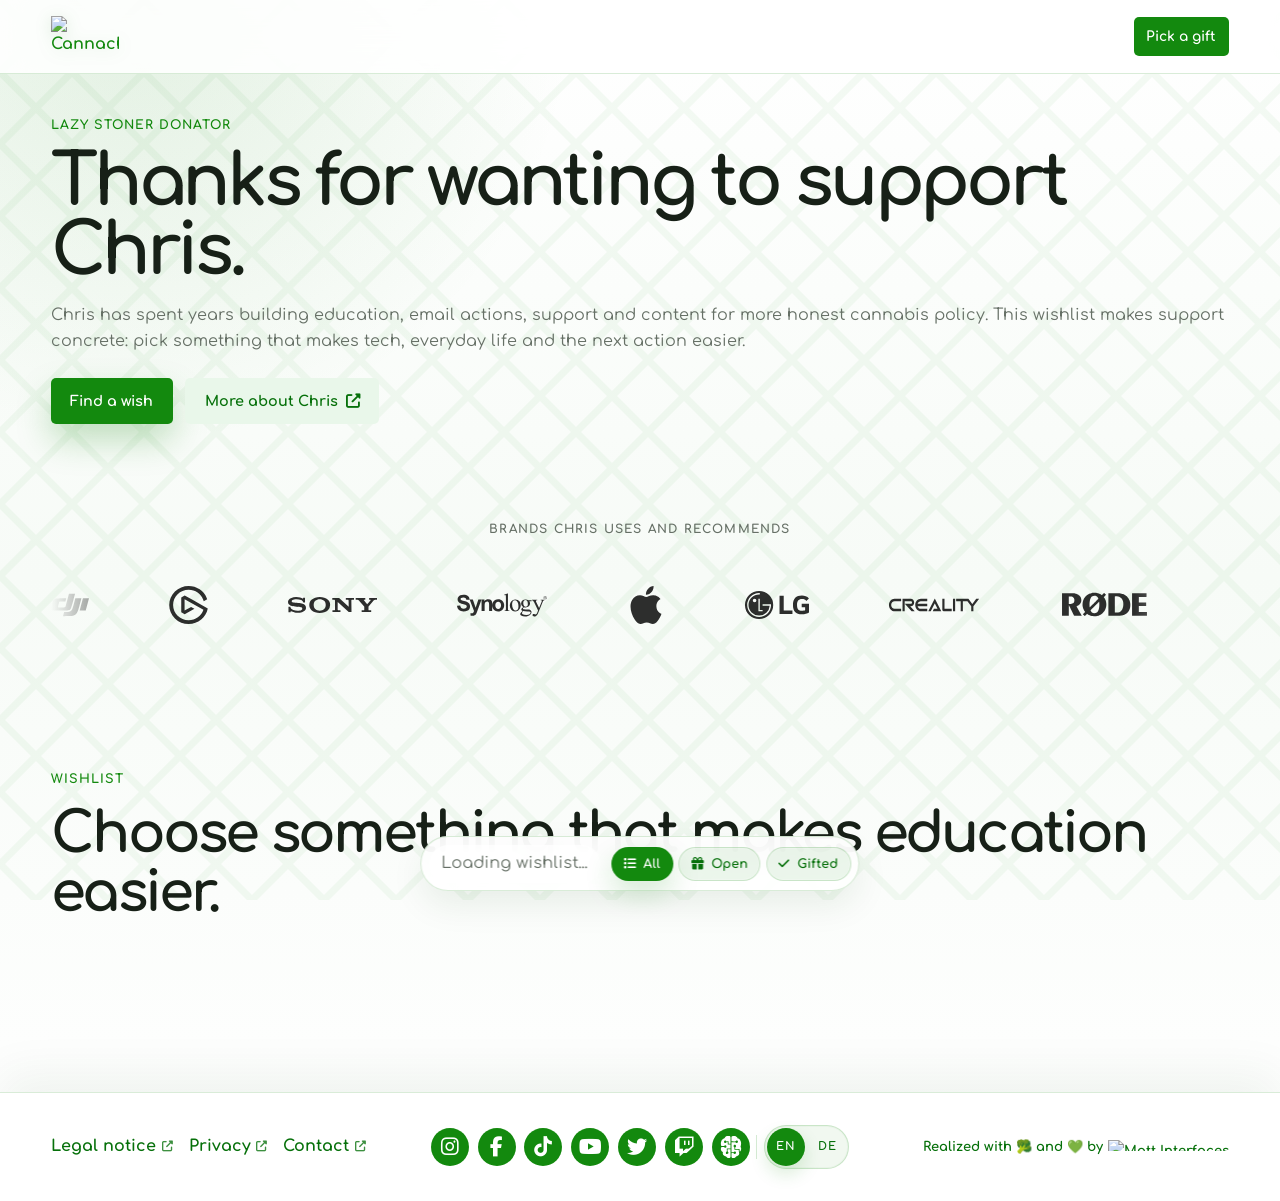
==== commit 1f388f51: "Add Simon Ruane book 'Der kleine Flugbegleiter' as support card Verified via Amazon.de product page " ====
--- a/en/index.html
+++ b/en/index.html
@@ -51,7 +51,7 @@
     <link rel="stylesheet" href="../assets/vendor/fontawesome/css/brands.min.css">
     <link rel="stylesheet" href="../styles/main.css">
 <!-- JSON-LD:BEGIN (generated by scripts/build-schema.mjs - do not edit manually) -->
-    <script type="application/ld+json" id="wishlist-schema">{"@context":"https://schema.org","@graph":[{"@type":"WebSite","@id":"https://lsd.cannachris.de/#website","name":"Lazy Stoner Donator","alternateName":"Cannachris","url":"https://lsd.cannachris.de/"},{"@type":"Organization","@id":"https://lsd.cannachris.de/#organization","name":"Cannachris","url":"https://cannachris.de/","logo":{"@type":"ImageObject","@id":"https://lsd.cannachris.de/#logo","url":"https://lsd.cannachris.de/icon-192.png","width":192,"height":192,"caption":"Cannachris"},"sameAs":["https://cannachris.de/","https://www.instagram.com/c4nnachris/","https://www.tiktok.com/@cann4chris","https://www.twitch.tv/c4nnachris","https://x.com/chooom","https://www.youtube.com/channel/UCD3wuH5mUzr5el3KNZM9fOw","https://www.facebook.com/c4nnachris"]},{"@type":"Person","@id":"https://lsd.cannachris.de/#person","name":"Cannachris","url":"https://cannachris.de/","image":"https://lsd.cannachris.de/assets/images/cannachris-lazy-stoner-donator.png","sameAs":["https://cannachris.de/","https://www.instagram.com/c4nnachris/","https://www.tiktok.com/@cann4chris","https://www.twitch.tv/c4nnachris","https://x.com/chooom","https://www.youtube.com/channel/UCD3wuH5mUzr5el3KNZM9fOw","https://www.facebook.com/c4nnachris"]},{"@type":"WebPage","@id":"https://lsd.cannachris.de/en/#webpage","name":"Lazy Stoner Donator - Cannachris Wishlist","inLanguage":"en-US","description":"Support Cannachris with wishlist gifts, social-wish actions, donation ideas and help for content, cannabis education, activism and community.","about":{"@type":"Person","name":"Cannachris","url":"https://cannachris.de/"},"primaryImageOfPage":{"@type":"ImageObject","url":"https://lsd.cannachris.de/assets/social/lazy-stoner-donator-og.png","contentUrl":"https://lsd.cannachris.de/assets/social/lazy-stoner-donator-og.png","width":1200,"height":630,"caption":"Lazy Stoner Donator social preview with Cannachris and green support styling."},"isPartOf":{"@id":"https://lsd.cannachris.de/#website"},"publisher":{"@id":"https://lsd.cannachris.de/#organization"},"author":{"@id":"https://lsd.cannachris.de/#person"},"creator":{"@id":"https://lsd.cannachris.de/#person"},"breadcrumb":{"@id":"https://lsd.cannachris.de/en/#breadcrumb"},"mainEntity":{"@type":"ItemList","name":"Lazy Stoner Donator","numberOfItems":93,"itemListElement":[{"@type":"ListItem","position":1,"item":{"@type":"Thing","@id":"https://lsd.cannachris.de/#B0H2MTN6DM","name":"DJI Osmo Pocket 3 Audio Combo mit Mic 2 (1 Sender + 1 Empfänger), Pocket-Gimbal-Vlog-Kamera, 1-Zoll-CMOS und 4K/240fps, 3-Achsen-Stabilisierung, 2× verlustfreier Zoom","url":"https://www.amazon.de/dp/B0H2MTN6DM/ref=nosim?tag=cann4chris-21","image":"https://m.media-amazon.com/images/I/418Mm7RagyL.jpg","description":"DJI Osmo Pocket 3 Audio Combo mit Mic 2 (1 Sender + 1 Empfänger), Pocket-Gimbal-Vlog-Kamera, 1-Zoll-CMOS und 4K/240fps, 3-Achsen-Stabilisierung, 2× verlustfreier Zoom","identifier":"B0H2MTN6DM"}},{"@type":"ListItem","position":2,"item":{"@type":"Thing","@id":"https://lsd.cannachris.de/#B0CH3P9K1X","name":"Elgato Prompter, Teleprompter mit integriertem Bildschirm | Drag-and-Drop-Anzeige, für DSLR, Webcam, Smartphone, liest Chat oder Skripte, Mac, PC, Stream Deck","url":"https://www.amazon.de/dp/B0CH3P9K1X/ref=nosim?tag=cann4chris-21","image":"https://m.media-amazon.com/images/I/41Zkw5EjauL.jpg","description":"Elgato Prompter, Teleprompter mit integriertem Bildschirm | Drag-and-Drop-Anzeige, für DSLR, Webcam, Smartphone, liest Chat oder Skripte, Mac, PC, Stream Deck","identifier":"B0CH3P9K1X"}},{"@type":"ListItem","position":3,"item":{"@type":"Thing","@id":"https://lsd.cannachris.de/#B0GD5LZTBP","name":"SMALLRIG A7 V / A7R V / A7 IV “Rhinoceros“ Cage für Sony Alpha 7 V/Alpha 7R V/Alpha 7 IV/Alpha 7S III/Alpha 7R IV, neues Elegantes und schlankes Design - 6029","url":"https://www.amazon.de/dp/B0GD5LZTBP/ref=nosim?tag=cann4chris-21","image":"https://m.media-amazon.com/images/I/41MOcqgMa8L.jpg","description":"SMALLRIG A7 V / A7R V / A7 IV “Rhinoceros“ Cage für Sony Alpha 7 V/Alpha 7R V/Alpha 7 IV/Alpha 7S III/Alpha 7R IV, neues Elegantes und schlankes Design - 6029","identifier":"B0GD5LZTBP"}},{"@type":"ListItem","position":4,"item":{"@type":"Thing","@id":"https://lsd.cannachris.de/#B0D8QRHQNL","name":"Sony Alpha ZV-E10 II Spiegellose APS-C Videokamera mit 16-50 mm f/3.5-5.6 (4K60p Video, 4:2:2 10Bit-Aufnahme, 26 MP, Digitale Stabilisierung, Echtzeit Auto-Augenfokus)","url":"https://www.amazon.de/dp/B0D8QRHQNL/ref=nosim?tag=cann4chris-21","image":"https://m.media-amazon.com/images/I/41VBOL3Da3L.jpg","description":"Sony Alpha ZV-E10 II Spiegellose APS-C Videokamera mit 16-50 mm f/3.5-5.6 (4K60p Video, 4:2:2 10Bit-Aufnahme, 26 MP, Digitale Stabilisierung, Echtzeit Auto-Augenfokus)","identifier":"B0D8QRHQNL"}},{"@type":"ListItem","position":5,"item":{"@type":"Thing","@id":"https://lsd.cannachris.de/#blog-deutscher-aerztetag-2026","name":"German Medical Assembly 2026: Why the coming weeks are decisive for cannabis","url":"https://cannachris.de/deutscher-aerztetag-2026-warum-die-naechsten-wochen-fuer-cannabis-entscheidend-sind/","image":"https://cannachris.de/wp-content/uploads/2026/05/cannachris-aekn-resolution-aktion-demokratie-wissenschaft-aerzte-dhv-21.webp","description":"Blog article on cannachris.de: Why the weeks around the 2026 Medical Assembly matter for cannabis in Germany. Article in German.","identifier":"blog-deutscher-aerztetag-2026","keywords":"German Medical Assembly 2026, AEKN cannabis, cannabis legalisation Germany, Cannachris blog","about":[{"@type":"Thing","name":"German Medical Assembly 2026"},{"@type":"Thing","name":"AEKN cannabis"},{"@type":"Thing","name":"cannabis legalisation Germany"},{"@type":"Thing","name":"Cannachris blog"}],"alternateName":"Background article on the 2026 German Medical Assembly and the AEKN cannabis position","disambiguatingDescription":"Blog & education"}},{"@type":"ListItem","position":6,"item":{"@type":"Thing","@id":"https://lsd.cannachris.de/#B0GV46SVK6","name":"UGREEN NASync DXP4800 GT 4-bay NAS for creators and office teams (without HDD) | AMD Ryzen R2514, dual 10GbE, 8GB DDR4 up to 64GB, 4K HDMI, 2 x M.2 NVMe slots, ECC support, U.2 & M.2 slots","url":"https://www.amazon.de/dp/B0GV46SVK6/ref=nosim?tag=cann4chris-21","image":"https://nas-eu.ugreen.com/cdn/shop/files/DXP4800_GT_16058.webp?v=1780651130","description":"A high-performance 4-bay NAS for video projects, shared team folders, VM workloads and fast backups, powered by AMD Ryzen Embedded R2514 with dual 10GbE and U.2/M.2 NVMe headroom for demanding creative and office setups.","identifier":"B0GV46SVK6","keywords":"Cannachris, UGREEN, NAS, 10GbE, private cloud, creator workflow","about":[{"@type":"Thing","name":"Cannachris"},{"@type":"Thing","name":"UGREEN"},{"@type":"Thing","name":"NAS"},{"@type":"Thing","name":"10GbE"},{"@type":"Thing","name":"private cloud"},{"@type":"Thing","name":"creator workflow"}],"alternateName":"UGREEN DXP4800 GT for creator workflows, a private cloud and fast content archives","disambiguatingDescription":"For creator workflows, teams & project archives"}},{"@type":"ListItem","position":7,"item":{"@type":"Thing","@id":"https://lsd.cannachris.de/#ipad-pro-pencil-pro-set-2024","name":"Apple iPad Pro 13-inch (M4, 256 GB) with Apple Pencil Pro as a curated Amazon setup for notes, editing, planning and creative work","url":"https://www.amazon.de/dp/B0D3J54R3L/ref=nosim?tag=cann4chris-21","image":"https://cdsassets.apple.com/live/7WUAS350/images/tech-specs/ipad-pro-11-inch-13-inch.png","description":"A strong mobile setup for notes, briefs, research, visual planning, image review, on-site work and quick sketching directly in the workflow.","identifier":"ipad-pro-pencil-pro-set-2024","keywords":"Cannachris, iPad Pro, Apple Pencil Pro, notes, creative work, mobile workflow","about":[{"@type":"Thing","name":"Cannachris"},{"@type":"Thing","name":"iPad Pro"},{"@type":"Thing","name":"Apple Pencil Pro"},{"@type":"Thing","name":"notes"},{"@type":"Thing","name":"creative work"},{"@type":"Thing","name":"mobile workflow"}],"alternateName":"iPad Pro with Apple Pencil Pro for a mobile creative and planning workflow","disambiguatingDescription":"For scripts, storyboards, organization & creative work"}},{"@type":"ListItem","position":8,"item":{"@type":"Thing","@id":"https://lsd.cannachris.de/#social-one-kind-act","name":"One kind act in a day","url":"https://www.randomactsofkindness.org/kindness-ideas","image":"assets/images/social-wishes/one-kind-act.webp","description":"Give a warm smile, active listening or a small act of help on purpose and make someone's day a little lighter.","identifier":"social-one-kind-act","keywords":"Cannachris, kind act, kindness, everyday solidarity, community, Random Acts of Kindness","about":[{"@type":"Thing","name":"Cannachris"},{"@type":"Thing","name":"kind act"},{"@type":"Thing","name":"kindness"},{"@type":"Thing","name":"everyday solidarity"},{"@type":"Thing","name":"community"},{"@type":"Thing","name":"Random Acts of Kindness"}],"alternateName":"give one kind act in a day as a non-material wish","disambiguatingDescription":"For more warmth in everyday life"}},{"@type":"ListItem","position":9,"item":{"@type":"Thing","@id":"https://lsd.cannachris.de/#B0DKD64CLD","name":"SMALLRIG x Brandon Li All-in-One-Videokit für Mobilgeräte, universelles Video-Rig-Kit aus Aluminium mit Schnellverschluss und 67-mm-VND-Filter für M.2-SSD, für iPhone 17, für Samsung – 4596B","url":"https://www.amazon.de/dp/B0DKD64CLD/ref=nosim?tag=cann4chris-21","image":"https://m.media-amazon.com/images/I/415u-+q2CkL.jpg","description":"SMALLRIG x Brandon Li All-in-One-Videokit für Mobilgeräte, universelles Video-Rig-Kit aus Aluminium mit Schnellverschluss und 67-mm-VND-Filter für M.2-SSD, für iPhone 17, für Samsung – 4596B","identifier":"B0DKD64CLD"}},{"@type":"ListItem","position":10,"item":{"@type":"Thing","@id":"https://lsd.cannachris.de/#B0CPFWXMBL","name":"Elgato 4K X Capture Card, HDMI 2.1, 4K144 | VRR-Passthrough, HDR10, bis 1080p240-Aufnahme, USB 3.2 Gen 2, für OBS, PS5, Xbox, Switch, PC, Mac","url":"https://www.amazon.de/dp/B0CPFWXMBL/ref=nosim?tag=cann4chris-21","image":"https://m.media-amazon.com/images/I/31w6ze0NvXL.jpg","description":"Elgato 4K X Capture Card, HDMI 2.1, 4K144 | VRR-Passthrough, HDR10, bis 1080p240-Aufnahme, USB 3.2 Gen 2, für OBS, PS5, Xbox, Switch, PC, Mac","identifier":"B0CPFWXMBL"}},{"@type":"ListItem","position":11,"item":{"@type":"Thing","@id":"https://lsd.cannachris.de/#B0CPL72C61","name":"Osprey Archeon 30L Backpacking Backpack for Men and Women, Black","url":"https://www.amazon.com/Osprey-Archeon-Unisex-Backpacking-Backpack/dp/B0CPL72C61?th=1","image":"https://www.ospreycanada.com/wp-content/uploads/osprey-lifestyle-day-packs/10005915.jpg","description":"30L Osprey Archeon with a 16-inch laptop sleeve, tech organization, NanoTough coating, bluesign-certified materials and modular front straps.","identifier":"B0CPL72C61","disambiguatingDescription":"For everyday carry, travel & tech"}},{"@type":"ListItem","position":12,"item":{"@type":"Thing","@id":"https://lsd.cannachris.de/#campaign-aekn-transparency","name":"Support the AEKN transparency campaign","url":"https://cannachris.de/aekn-anfrage/","image":"assets/images/social-wishes/aekn-campaign.webp","description":"Send a prefilled request to the Lower Saxony Chamber of Physicians and ask for scientific integrity in cannabis policy.","identifier":"campaign-aekn-transparency","keywords":"Cannachris, AEKN, cannabis policy, transparency, science, petition rights","about":[{"@type":"Thing","name":"Cannachris"},{"@type":"Thing","name":"AEKN"},{"@type":"Thing","name":"cannabis policy"},{"@type":"Thing","name":"transparency"},{"@type":"Thing","name":"science"},{"@type":"Thing","name":"petition rights"}],"alternateName":"support the AEKN cannabis transparency campaign","disambiguatingDescription":"For science & transparency"}},{"@type":"ListItem","position":13,"item":{"@type":"Thing","@id":"https://lsd.cannachris.de/#B07L755X9G","name":"Elgato Key Light, professionelle Studioleuchte, 2800 Lumen | WLAN-App-Steuerung, 2900-7000K Farbtemperatur, 160 OSRAM-LEDs, Opalglas-Diffusion, Tischklemme","url":"https://www.amazon.de/dp/B07L755X9G/ref=nosim?tag=cann4chris-21","image":"https://m.media-amazon.com/images/I/31hDyrbUv+L.jpg","description":"Elgato Key Light, professionelle Studioleuchte, 2800 Lumen | WLAN-App-Steuerung, 2900-7000K Farbtemperatur, 160 OSRAM-LEDs, Opalglas-Diffusion, Tischklemme","identifier":"B07L755X9G"}},{"@type":"ListItem","position":14,"item":{"@type":"Thing","@id":"https://lsd.cannachris.de/#B09738CV2G","name":"Elgato Stream Deck MK.2 Studio-Controller, 15 Makrotasten | Für Aktionen in OBS, Twitch, YouTube und mehr, visuelles Feedback, hunderte Plugins, Mac und PC","url":"https://www.amazon.de/dp/B09738CV2G/ref=nosim?tag=cann4chris-21","image":"https://m.media-amazon.com/images/I/41G+KLmHC6L.jpg","description":"Elgato Stream Deck MK.2 Studio-Controller, 15 Makrotasten | Für Aktionen in OBS, Twitch, YouTube und mehr, visuelles Feedback, hunderte Plugins, Mac und PC","identifier":"B09738CV2G"}},{"@type":"ListItem","position":15,"item":{"@type":"Thing","@id":"https://lsd.cannachris.de/#B0DP4KR25W","name":"Rode Wireless Pro Mikrofon-Set mit Interview GO Handadapter und keepdrum Fell-Windschutz Schwarz","url":"https://www.amazon.de/dp/B0DP4KR25W/ref=nosim?tag=cann4chris-21","image":"https://m.media-amazon.com/images/I/417Dw6X8D5L.jpg","description":"Rode Wireless Pro Mikrofon-Set mit Interview GO Handadapter und keepdrum Fell-Windschutz Schwarz","identifier":"B0DP4KR25W"}},{"@type":"ListItem","position":16,"item":{"@type":"Thing","@id":"https://lsd.cannachris.de/#B0D6RPG3T7","name":"SMALLRIG 1,33x Anamorphotisches Objektiv für Mobiltelefone, 2.4:1 Breitbild-Deformationsobjektiv mit T-Mount für Filmaufnahmen, Handy-Kinoobjektiv für iPhone 15/14/13/12, für Samsung S21/S22-4590","url":"https://www.amazon.de/dp/B0D6RPG3T7/ref=nosim?tag=cann4chris-21","image":"https://m.media-amazon.com/images/I/31twY8MCPcL.jpg","description":"SMALLRIG 1,33x Anamorphotisches Objektiv für Mobiltelefone, 2.4:1 Breitbild-Deformationsobjektiv mit T-Mount für Filmaufnahmen, Handy-Kinoobjektiv für iPhone 15/14/13/12, für Samsung S21/S22-4590","identifier":"B0D6RPG3T7"}},{"@type":"ListItem","position":17,"item":{"@type":"Thing","@id":"https://lsd.cannachris.de/#social-transparency-request","name":"Ask a transparency question","url":"https://fragdenstaat.de/anfrage-stellen/","image":"assets/images/social-wishes/transparency-request.webp","description":"File a concrete freedom-of-information request or support someone who wants to make records, data and decisions easier to understand.","identifier":"social-transparency-request","keywords":"Cannachris, FragDenStaat, freedom of information, transparency, democracy, FOI","about":[{"@type":"Thing","name":"Cannachris"},{"@type":"Thing","name":"FragDenStaat"},{"@type":"Thing","name":"freedom of information"},{"@type":"Thing","name":"transparency"},{"@type":"Thing","name":"democracy"},{"@type":"Thing","name":"FOI"}],"alternateName":"file a freedom-of-information request and promote transparency","disambiguatingDescription":"For political transparency"}},{"@type":"ListItem","position":18,"item":{"@type":"Thing","@id":"https://lsd.cannachris.de/#B0DCBCVFT2","name":"SMALLRIG Universal Quick Release Phone Cage Kit Aluminium Smartphone Video Rig mit kabelloser Steuerung, Unterstützung für MagSafe, für iPhone 17 16 15 14Serie für Samsung S25 für Pixel - 4597","url":"https://www.amazon.de/dp/B0DCBCVFT2/ref=nosim?tag=cann4chris-21","image":"https://m.media-amazon.com/images/I/41UKHDIMR2L.jpg","description":"SMALLRIG Universal Quick Release Phone Cage Kit Aluminium Smartphone Video Rig mit kabelloser Steuerung, Unterstützung für MagSafe, für iPhone 17 16 15 14Serie für Samsung S25 für Pixel - 4597","identifier":"B0DCBCVFT2"}},{"@type":"ListItem","position":19,"item":{"@type":"Thing","@id":"https://lsd.cannachris.de/#B0CTJ7PVN1","name":"Shure MV7+ Podcast Mikrofon-Verbessertes Audio, LED-Touchpanel, USB-C- und XLR-Ausgänge, Auto-Level-Modus, digitaler Pop-Filter, Halleffekte, Podcasting, Streaming, Aufnahme - Schwarz","url":"https://www.amazon.de/dp/B0CTJ7PVN1/ref=nosim?tag=cann4chris-21","image":"https://m.media-amazon.com/images/I/41VBDk7OHSL.jpg","description":"Shure MV7+ Podcast Mikrofon-Verbessertes Audio, LED-Touchpanel, USB-C- und XLR-Ausgänge, Auto-Level-Modus, digitaler Pop-Filter, Halleffekte, Podcasting, Streaming, Aufnahme - Schwarz","identifier":"B0CTJ7PVN1"}},{"@type":"ListItem","position":20,"item":{"@type":"Thing","@id":"https://lsd.cannachris.de/#B0FKBNYF46","name":"LG UltraWide 49U950A-W.AEU (49 Zoll) 32:9 Curved DQHD Nano IPS Monitor, 144Hz, AMD FreeSync™ Premium, DisplayHDR™ 400, USB-C (90W), Weiß","url":"https://www.amazon.de/dp/B0FKBNYF46/ref=nosim?tag=cann4chris-21","image":"https://m.media-amazon.com/images/I/41i5FttJHYL.jpg","description":"LG UltraWide 49U950A-W.AEU (49 Zoll) 32:9 Curved DQHD Nano IPS Monitor, 144Hz, AMD FreeSync™ Premium, DisplayHDR™ 400, USB-C (90W), Weiß","identifier":"B0FKBNYF46"}},{"@type":"ListItem","position":21,"item":{"@type":"Thing","@id":"https://lsd.cannachris.de/#B0FK26M3HD","name":"NEEWER 18mm Weitwinkelobjektiv mit 17mm Gewinde Objektiv Clip für Handy Kamera, 100° FOV, 0,75 fache Vergrößerung, 6 Elemente in 5 Gruppen, kompatibel mit iPhone Android Samsung für Fotografie, LS-72","url":"https://www.amazon.de/dp/B0FK26M3HD/ref=nosim?tag=cann4chris-21","image":"https://m.media-amazon.com/images/I/41L64bpT9SL.jpg","description":"NEEWER 18mm Weitwinkelobjektiv mit 17mm Gewinde Objektiv Clip für Handy Kamera, 100° FOV, 0,75 fache Vergrößerung, 6 Elemente in 5 Gruppen, kompatibel mit iPhone Android Samsung für Fotografie, LS-72","identifier":"B0FK26M3HD"}},{"@type":"ListItem","position":22,"item":{"@type":"Thing","@id":"https://lsd.cannachris.de/#blog-alle-quellen-auf-dem-tisch","name":"All sources on the table: How to verify our claims yourself","url":"https://cannachris.de/alle-quellen-auf-dem-tisch-so-ueberpruefst-du-unsere-behauptungen-selbst/","image":"https://cannachris.de/wp-content/uploads/2026/05/cannachris-aekn-resolution-aktion-demokratie-wissenschaft-aerzte-dhv-24.webp","description":"Blog article on cannachris.de: Every source of the AEKN transparency campaign disclosed. Article in German.","identifier":"blog-alle-quellen-auf-dem-tisch","keywords":"source transparency, AEKN campaign, fact check, Cannachris blog","about":[{"@type":"Thing","name":"source transparency"},{"@type":"Thing","name":"AEKN campaign"},{"@type":"Thing","name":"fact check"},{"@type":"Thing","name":"Cannachris blog"}],"alternateName":"Transparency article listing every source of the AEKN campaign","disambiguatingDescription":"Blog & education"}},{"@type":"ListItem","position":23,"item":{"@type":"Thing","@id":"https://lsd.cannachris.de/#B0FZS1VLHV","name":"Creality K2 SE Combo 3D-Drucker 2026, Multicolor-Druck mit CFS, bis zu 500 mm/s Hochgeschwindigkeit, intelligente Auto-Nivellierung, Vollmetall-Rahmen, komplett vormontiert, 220 × 215 × 245 mm Bauraum","url":"https://www.amazon.de/dp/B0FZS1VLHV/ref=nosim?tag=cann4chris-21","image":"https://m.media-amazon.com/images/I/41RLr38VQ0L.jpg","description":"Creality K2 SE Combo 3D-Drucker 2026, Multicolor-Druck mit CFS, bis zu 500 mm/s Hochgeschwindigkeit, intelligente Auto-Nivellierung, Vollmetall-Rahmen, komplett vormontiert, 220 × 215 × 245 mm Bauraum","identifier":"B0FZS1VLHV"}},{"@type":"ListItem","position":24,"item":{"@type":"Thing","@id":"https://lsd.cannachris.de/#B0BLD1KBHQ","name":"DJI RS 3 Mini camera gimbal stabilizer for Canon, Sony, Nikon and Fujifilm, 2 kg tested payload, native vertical shooting, Bluetooth shutter button, 3rd-gen RS stabilization, 795 g","url":"https://www.amazon.de/dp/B0BLD1KBHQ/ref=nosim?tag=cann4chris-21","image":"https://m.media-amazon.com/images/I/31q3LMFZHRL.jpg","description":"DJI RS 3 Mini camera gimbal stabilizer for Canon, Sony, Nikon and Fujifilm, 2 kg tested payload, native vertical shooting, Bluetooth shutter button, 3rd-gen RS stabilization, 795 g","identifier":"B0BLD1KBHQ"}},{"@type":"ListItem","position":25,"item":{"@type":"Thing","@id":"https://lsd.cannachris.de/#B09JBVR5B4","name":"RØDE PSA1+ Professionelles Gelenkarmstativ für Studioanwendungen mit innovativem Federsystem, Neopren, Schwarz","url":"https://www.amazon.de/dp/B09JBVR5B4/ref=nosim?tag=cann4chris-21","image":"https://m.media-amazon.com/images/I/21nCXzbCM1L.jpg","description":"RØDE PSA1+ Professionelles Gelenkarmstativ für Studioanwendungen mit innovativem Federsystem, Neopren, Schwarz","identifier":"B09JBVR5B4"}},{"@type":"ListItem","position":26,"item":{"@type":"Thing","@id":"https://lsd.cannachris.de/#social-digital-courage","name":"Show digital civic courage","url":"https://www.ichbinhier.eu/digitale-zivilcourage-lernen-gegen-hass-im-netz","image":"assets/images/social-wishes/digital-courage.webp","description":"Do not just scroll past. Respond with empathy, facts and solidarity when people are attacked or demeaned online.","identifier":"social-digital-courage","keywords":"Cannachris, digital civic courage, online hate, ichbinhier, counter-speech, democracy","about":[{"@type":"Thing","name":"Cannachris"},{"@type":"Thing","name":"digital civic courage"},{"@type":"Thing","name":"online hate"},{"@type":"Thing","name":"ichbinhier"},{"@type":"Thing","name":"counter-speech"},{"@type":"Thing","name":"democracy"}],"alternateName":"learn digital civic courage and respond to online hate","disambiguatingDescription":"For better comment sections"}},{"@type":"ListItem","position":27,"item":{"@type":"Thing","@id":"https://lsd.cannachris.de/#social-digital-wellbeing","name":"Step out of doomscrolling and back into real life","url":"https://www.demokratie-leben.de/","image":"assets/images/social-wishes/democracy.webp","description":"When the feed leaves you drained, you are allowed to pause with kindness: step outside, take a breath, message someone you care about or put some energy into real democratic action nearby.","identifier":"social-digital-wellbeing","keywords":"Cannachris, digital wellbeing, doomscrolling, democracy, self-care, civic engagement","about":[{"@type":"Thing","name":"Cannachris"},{"@type":"Thing","name":"digital wellbeing"},{"@type":"Thing","name":"doomscrolling"},{"@type":"Thing","name":"democracy"},{"@type":"Thing","name":"self-care"},{"@type":"Thing","name":"civic engagement"}],"alternateName":"break doomscrolling habits and redirect energy into self-care and democratic engagement","disambiguatingDescription":"For your mind, heart and real connection"}},{"@type":"ListItem","position":28,"item":{"@type":"Thing","@id":"https://lsd.cannachris.de/#B0CPYGYF11","name":"Venty Vaporizer von Storz & Bickel – das neueste Gerät – Gehen Sie mit dem Strom! | Storz & Bickel Venty Vaporizer – das neueste Gerät – Gehen Sie mit dem Strom!","url":"https://www.amazon.de/dp/B0CPYGYF11/ref=nosim?tag=cann4chris-21","image":"https://m.media-amazon.com/images/I/31tDbc0XO1L.jpg","description":"Venty Vaporizer von Storz & Bickel – das neueste Gerät – Gehen Sie mit dem Strom! | Storz & Bickel Venty Vaporizer – das neueste Gerät – Gehen Sie mit dem Strom!","identifier":"B0CPYGYF11"}},{"@type":"ListItem","position":29,"item":{"@type":"Thing","@id":"https://lsd.cannachris.de/#B07QR6Z1JB","name":"Focusrite Scarlett Solo 3. Gen USB-Audio-Interface-Bundle für Gitarristen, Sänger oder Produzenten. Klang in Studioqualität und sämtliche Software, die du für Aufnahmen und Kompositionen benötigst","url":"https://www.amazon.de/dp/B07QR6Z1JB/ref=nosim?tag=cann4chris-21","image":"https://m.media-amazon.com/images/I/31Ty6bmUmVL.jpg","description":"Focusrite Scarlett Solo 3. Gen USB-Audio-Interface-Bundle für Gitarristen, Sänger oder Produzenten. Klang in Studioqualität und sämtliche Software, die du für Aufnahmen und Kompositionen benötigst","identifier":"B07QR6Z1JB"}},{"@type":"ListItem","position":30,"item":{"@type":"Thing","@id":"https://lsd.cannachris.de/#B0DZ1VY1LR","name":"NEEWER 24\"x24\" Softbox Beleuchtungsset mit Stativständern, 2er Pack, 45W zweifarbige 2,4G LED Glühbirnen, 10 Kanäle, 2900K-7000K, 1400Lux/m, CRI95, 20m Fernbedienung, Fotografie Dauerlicht kit, NK103","url":"https://www.amazon.de/dp/B0DZ1VY1LR/ref=nosim?tag=cann4chris-21","image":"https://m.media-amazon.com/images/I/4117gvrSLaL.jpg","description":"NEEWER 24\"x24\" Softbox Beleuchtungsset mit Stativständern, 2er Pack, 45W zweifarbige 2,4G LED Glühbirnen, 10 Kanäle, 2900K-7000K, 1400Lux/m, CRI95, 20m Fernbedienung, Fotografie Dauerlicht kit, NK103","identifier":"B0DZ1VY1LR"}},{"@type":"ListItem","position":31,"item":{"@type":"Thing","@id":"https://lsd.cannachris.de/#B07T9T4Z7J","name":"VOLCANO HYBRID Vaporizer","url":"https://www.amazon.de/dp/B07T9T4Z7J/ref=nosim?tag=cann4chris-21","image":"https://m.media-amazon.com/images/I/41tFBPlCWqL.jpg","description":"VOLCANO HYBRID Vaporizer","identifier":"B07T9T4Z7J"}},{"@type":"ListItem","position":32,"item":{"@type":"Thing","@id":"https://lsd.cannachris.de/#B0FJY37ZLP","name":"APEXEL 100Ultra Makro Objektiv mit Ringlicht, verbesserte Version des Objektiv für Handy für iPhone, Samsung, Pixel","url":"https://www.amazon.de/dp/B0FJY37ZLP/ref=nosim?tag=cann4chris-21","image":"https://m.media-amazon.com/images/I/41bJeZawN9L.jpg","description":"APEXEL 100Ultra Makro Objektiv mit Ringlicht, verbesserte Version des Objektiv für Handy für iPhone, Samsung, Pixel","identifier":"B0FJY37ZLP"}},{"@type":"ListItem","position":33,"item":{"@type":"Thing","@id":"https://lsd.cannachris.de/#B0FKFZH65C","name":"EMART Weiß Hintergrund 165x220cm, White Screen Roll-up Panel Fotohintergrund, Weißer Hintergrund mit Ständer für Fotostudio, Streaming, Videokonferenzen, TikTok, Zoom","url":"https://www.amazon.de/dp/B0FKFZH65C/ref=nosim?tag=cann4chris-21","image":"https://m.media-amazon.com/images/I/318tAK4IWlL.jpg","description":"EMART Weiß Hintergrund 165x220cm, White Screen Roll-up Panel Fotohintergrund, Weißer Hintergrund mit Ständer für Fotostudio, Streaming, Videokonferenzen, TikTok, Zoom","identifier":"B0FKFZH65C"}},{"@type":"ListItem","position":34,"item":{"@type":"Thing","@id":"https://lsd.cannachris.de/#B0F664T5TN","name":"Zeadio All-in-One Video-Rig-Kit, Handheld Stabilisator mit Smartphone-Cage, RGB-Videoleuchte, Mikrofon, Action-Kamera-Adapter, kompatibel mit Smartphones, Action-Kameras, DSLRs und anderen Kameras usw","url":"https://www.amazon.de/dp/B0F664T5TN/ref=nosim?tag=cann4chris-21","image":"https://m.media-amazon.com/images/I/41NCmOtDmWL.jpg","description":"Zeadio All-in-One Video-Rig-Kit, Handheld Stabilisator mit Smartphone-Cage, RGB-Videoleuchte, Mikrofon, Action-Kamera-Adapter, kompatibel mit Smartphones, Action-Kameras, DSLRs und anderen Kameras usw","identifier":"B0F664T5TN"}},{"@type":"ListItem","position":35,"item":{"@type":"Thing","@id":"https://lsd.cannachris.de/#social-foodsharing","name":"Rescue and share food","url":"https://foodsharing.de/","image":"assets/images/social-wishes/foodsharing.webp","description":"Pass on surplus food, use public sharing points or help locally so good food does not end up in the bin.","identifier":"social-foodsharing","keywords":"Cannachris, foodsharing, food rescue, sustainability, community, resource protection","about":[{"@type":"Thing","name":"Cannachris"},{"@type":"Thing","name":"foodsharing"},{"@type":"Thing","name":"food rescue"},{"@type":"Thing","name":"sustainability"},{"@type":"Thing","name":"community"},{"@type":"Thing","name":"resource protection"}],"alternateName":"rescue food and share it with foodsharing","disambiguatingDescription":"For less waste"}},{"@type":"ListItem","position":36,"item":{"@type":"Thing","@id":"https://lsd.cannachris.de/#B00N2OQCIA","name":"AFAITH 6in1 Kit, Wireless Bluetooth Fernkamera Blendenverschluss Release Control + Ausziehbares Selbstporträt Teleskop Handheld Monopod + Einstellbarer Smartphone Adapter Telefonhalter + Einziehbarer Drehturm Stativhalter Halter + Fischaugenobjektiv + Weitwinkelobjektiv + Makroobjektiv für iPhone 7 / 7plus 6 plus / 6, Samsung Galaxy S8 / S7 Edge / S6 Edge, Huawei P9 / P10, HTC, Blackberry, Smartphones GP036B (Schwarz)","url":"https://www.amazon.de/dp/B00N2OQCIA/ref=nosim?tag=cann4chris-21","image":"https://m.media-amazon.com/images/I/7193IuYpB7L.jpg","description":"AFAITH 6in1 Kit, Wireless Bluetooth Fernkamera Blendenverschluss Release Control + Ausziehbares Selbstporträt Teleskop Handheld Monopod + Einstellbarer Smartphone Adapter Telefonhalter + Einziehbarer Drehturm Stativhalter Halter + Fischaugenobjektiv + Weitwinkelobjektiv + Makroobjektiv für iPhone 7 / 7plus 6 plus / 6, Samsung Galaxy S8 / S7 Edge / S6 Edge, Huawei P9 / P10, HTC, Blackberry, Smartphones GP036B (Schwarz)","identifier":"B00N2OQCIA"}},{"@type":"ListItem","position":37,"item":{"@type":"Thing","@id":"https://lsd.cannachris.de/#B0CTCD7CS5","name":"TOCOL für iPhone 14 Hülle für Magsafe, Vollständiger Kameraschutz Stoßfest Kratzfest Transluzente Rückseite Magnetisch Handyhülle für iPhone 14 Case, Schwarz","url":"https://www.amazon.de/dp/B0CTCD7CS5/ref=nosim?tag=cann4chris-21","image":"https://m.media-amazon.com/images/I/41uklR0Pm-L.jpg","description":"TOCOL für iPhone 14 Hülle für Magsafe, Vollständiger Kameraschutz Stoßfest Kratzfest Transluzente Rückseite Magnetisch Handyhülle für iPhone 14 Case, Schwarz","identifier":"B0CTCD7CS5"}},{"@type":"ListItem","position":38,"item":{"@type":"Thing","@id":"https://lsd.cannachris.de/#B0C58TRNQV","name":"STREBITO Mini-Elektroschrauber, 144-teiliges Elektro-Präzisionsschraubendreher-Set Kleiner Akkuschrauber, Elektronik-Reparatur-Werkzeugsatz für PC, Computer, Laptop, Telefon, RC-Drohne","url":"https://www.amazon.de/dp/B0C58TRNQV/ref=nosim?tag=cann4chris-21","image":"https://m.media-amazon.com/images/I/81MNRt-bmIL.jpg","description":"STREBITO Mini-Elektroschrauber, 144-teiliges Elektro-Präzisionsschraubendreher-Set Kleiner Akkuschrauber, Elektronik-Reparatur-Werkzeugsatz für PC, Computer, Laptop, Telefon, RC-Drohne","identifier":"B0C58TRNQV"}},{"@type":"ListItem","position":39,"item":{"@type":"Thing","@id":"https://lsd.cannachris.de/#blog-6-fragen-an-die-aekn","name":"6 questions to the AEKN – and the telling silence of a chamber of physicians","url":"https://cannachris.de/6-fragen-an-die-aekn-und-das-beredte-schweigen-einer-aerztekammer/","image":"https://cannachris.de/wp-content/uploads/2026/04/cannachris-aekn-resolution-aktion-demokratie-wissenschaft-aerzte-dhv-camurus-pharma.webp","description":"Blog article on cannachris.de: Six questions about the cannabis resolution, six answers missing. Article in German.","identifier":"blog-6-fragen-an-die-aekn","keywords":"AEKN, chamber of physicians Lower Saxony, EKOCAN, Cannachris blog","about":[{"@type":"Thing","name":"AEKN"},{"@type":"Thing","name":"chamber of physicians Lower Saxony"},{"@type":"Thing","name":"EKOCAN"},{"@type":"Thing","name":"Cannachris blog"}],"alternateName":"Six open questions to the Lower Saxony chamber of physicians about cannabis","disambiguatingDescription":"Blog & education"}},{"@type":"ListItem","position":40,"item":{"@type":"Thing","@id":"https://lsd.cannachris.de/#B00OVAXR50","name":"Behringer EUROPORT PPA500BT Ultrakompaktes tragbares 500-Watt-6-Kanal-PA-System mit Bluetooth-Drahtlostechnologie, drahtloser Mikrofonoption, Klark Teknik Multi-FX-Prozessor und FBQ-Feedback-Erkennung","url":"https://www.amazon.de/dp/B00OVAXR50/ref=nosim?tag=cann4chris-21","image":"https://m.media-amazon.com/images/I/71jMrGV+vzL.jpg","description":"Behringer EUROPORT PPA500BT Ultrakompaktes tragbares 500-Watt-6-Kanal-PA-System mit Bluetooth-Drahtlostechnologie, drahtloser Mikrofonoption, Klark Teknik Multi-FX-Prozessor und FBQ-Feedback-Erkennung","identifier":"B00OVAXR50"}},{"@type":"ListItem","position":41,"item":{"@type":"Thing","@id":"https://lsd.cannachris.de/#campaign-augsburg-csc","name":"Strengthen the Augsburg/CSC campaign","url":"https://cannachris.de/cannabis-social-clubs-genehmigung-deutschland-email-aktion/","image":"assets/images/social-wishes/aekn-campaign.webp","description":"Share or use the CSC approval action so local cultivation associations are not unnecessarily slowed down.","identifier":"campaign-augsburg-csc","keywords":"Cannachris, Augsburg, Cannabis Social Club, CSC, CanG, Bavaria, approval","about":[{"@type":"Thing","name":"Cannachris"},{"@type":"Thing","name":"Augsburg"},{"@type":"Thing","name":"Cannabis Social Club"},{"@type":"Thing","name":"CSC"},{"@type":"Thing","name":"CanG"},{"@type":"Thing","name":"Bavaria"},{"@type":"Thing","name":"approval"}],"alternateName":"support the Augsburg CSC campaign and cannabis social club approvals","disambiguatingDescription":"For clubs & local implementation"}},{"@type":"ListItem","position":42,"item":{"@type":"Thing","@id":"https://lsd.cannachris.de/#B06WLQFVVV","name":"CASCHA Sopran Ukulele Set für Kinder und Erwachsene I Starter Kit mit 3 Plektren Tasche Lehrbuch Lernvideos über QR-Code Stimmgerät I Set Aquila Saiten Nylon I Kleine Hawaii Gitarre Braun","url":"https://www.amazon.de/dp/B06WLQFVVV/ref=nosim?tag=cann4chris-21","image":"https://m.media-amazon.com/images/I/81M3zV0bY9L.jpg","description":"CASCHA Sopran Ukulele Set für Kinder und Erwachsene I Starter Kit mit 3 Plektren Tasche Lehrbuch Lernvideos über QR-Code Stimmgerät I Set Aquila Saiten Nylon I Kleine Hawaii Gitarre Braun","identifier":"B06WLQFVVV"}},{"@type":"ListItem","position":43,"item":{"@type":"Thing","@id":"https://lsd.cannachris.de/#B078WST5RK","name":"Samsung MZ-76E1T0B/EU 860 EVO 1 TB SATA 2,5\" Interne SSD Schwarz","url":"https://www.amazon.de/dp/B078WST5RK/ref=nosim?tag=cann4chris-21","image":"https://m.media-amazon.com/images/I/414xvZZLu2L.jpg","description":"Samsung MZ-76E1T0B/EU 860 EVO 1 TB SATA 2,5\" Interne SSD Schwarz","identifier":"B078WST5RK"}},{"@type":"ListItem","position":44,"item":{"@type":"Thing","@id":"https://lsd.cannachris.de/#B00O9VRKIQ","name":"SATA-3 HDD/SSD Caddy mit Schnellauswerf-Mechanismus für DELL Latitude E6220, E6320, E6420, E6520, E6230, E6330, E6430, E6430s, E6520, E6530 mit Opticaddy OptiSpeed Technologie - ersetzt optisches Laufwerk (original Opticaddy Festplattenrahmen, Einbaurahmen, Adapter)","url":"https://www.amazon.de/dp/B00O9VRKIQ/ref=nosim?tag=cann4chris-21","image":"https://m.media-amazon.com/images/I/71ep0ccjVeL.jpg","description":"SATA-3 HDD/SSD Caddy mit Schnellauswerf-Mechanismus für DELL Latitude E6220, E6320, E6420, E6520, E6230, E6330, E6430, E6430s, E6520, E6530 mit Opticaddy OptiSpeed Technologie - ersetzt optisches Laufwerk (original Opticaddy Festplattenrahmen, Einbaurahmen, Adapter)","identifier":"B00O9VRKIQ"}},{"@type":"ListItem","position":45,"item":{"@type":"Thing","@id":"https://lsd.cannachris.de/#social-dkms-registration","name":"Call someone you love and tell them you love them","url":"https://www.who.int/news-room/questions-and-answers/item/social-connection","image":"assets/images/social-wishes/one-kind-act.webp","description":"Make a conscious call to someone you love today, say it clearly, and strengthen connection, safety and emotional closeness.","identifier":"social-dkms-registration","keywords":"Cannachris, social connection, mental wellbeing, say I love you, phone call, WHO","about":[{"@type":"Thing","name":"Cannachris"},{"@type":"Thing","name":"social connection"},{"@type":"Thing","name":"mental wellbeing"},{"@type":"Thing","name":"say I love you"},{"@type":"Thing","name":"phone call"},{"@type":"Thing","name":"WHO"}],"alternateName":"call someone you love and tell them you love them","disambiguatingDescription":"For closeness & mental wellbeing"}},{"@type":"ListItem","position":46,"item":{"@type":"Thing","@id":"https://lsd.cannachris.de/#B0DWSXGGPS","name":"Longer RAY5 Laser Graviermaschine, 20W Laser-Ausgangsleistung, 3,5“ Farb-Touchscreen, Offline-Steuerung über App, Gravurwerkzeug für Metall/Glas/Holz, Arbeitsbereich 400x365mm","url":"https://www.amazon.de/dp/B0DWSXGGPS/ref=nosim?tag=cann4chris-21","image":"https://m.media-amazon.com/images/I/71KQcxfk+UL.jpg","description":"Longer RAY5 Laser Graviermaschine, 20W Laser-Ausgangsleistung, 3,5“ Farb-Touchscreen, Offline-Steuerung über App, Gravurwerkzeug für Metall/Glas/Holz, Arbeitsbereich 400x365mm","identifier":"B0DWSXGGPS"}},{"@type":"ListItem","position":47,"item":{"@type":"Thing","@id":"https://lsd.cannachris.de/#B0H3YXTKQ6","name":"2026 große Powerbank 80000mAh, Power Bank 30W PD USB-C Schnellladefunktion, Externer Akku mit LED-Anzeige, 5 Ausgängen und 2 Eingängen, Externer Handyakku kompatibel mit iPhone,Samsung Tablets Outdoor","url":"https://www.amazon.de/dp/B0H3YXTKQ6/ref=nosim?tag=cann4chris-21","image":"https://m.media-amazon.com/images/I/41E+yTJJLmL.jpg","description":"2026 große Powerbank 80000mAh, Power Bank 30W PD USB-C Schnellladefunktion, Externer Akku mit LED-Anzeige, 5 Ausgängen und 2 Eingängen, Externer Handyakku kompatibel mit iPhone,Samsung Tablets Outdoor","identifier":"B0H3YXTKQ6"}},{"@type":"ListItem","position":48,"item":{"@type":"Thing","@id":"https://lsd.cannachris.de/#B0D3F48SYB","name":"70x70cm Scrog Netz Pflanzennetz Grow Net, Garden Net Plant Net, Trellis Net for Climbing Plants Cucumbers, Cucumber Net for Greenhouse, Support of Tent System for Garden, Elastic Trellis Net","url":"https://www.amazon.de/dp/B0D3F48SYB/ref=nosim?tag=cann4chris-21","image":"https://m.media-amazon.com/images/I/41OYemtzAcL.jpg","description":"70x70cm Scrog Netz Pflanzennetz Grow Net, Garden Net Plant Net, Trellis Net for Climbing Plants Cucumbers, Cucumber Net for Greenhouse, Support of Tent System for Garden, Elastic Trellis Net","identifier":"B0D3F48SYB"}},{"@type":"ListItem","position":49,"item":{"@type":"Thing","@id":"https://lsd.cannachris.de/#B0068J6KMO","name":"Auto-K Racing Lackspray lichtblau RAL 5012 400 ml Autolack Spraylack Sprühlack","url":"https://www.amazon.de/dp/B0068J6KMO/ref=nosim?tag=cann4chris-21","image":"https://m.media-amazon.com/images/I/41+1+X2WD+L.jpg","description":"Auto-K Racing Lackspray lichtblau RAL 5012 400 ml Autolack Spraylack Sprühlack","identifier":"B0068J6KMO"}},{"@type":"ListItem","position":50,"item":{"@type":"Thing","@id":"https://lsd.cannachris.de/#B01N4PEWFW","name":"Baxboy Herren-Hemd Slim-Fit Bügelleicht Für Anzug, Business, Hochzeit, Freizeit - Langarm Hemden für Männer Langarmhemd R-44","url":"https://www.amazon.de/dp/B01N4PEWFW/ref=nosim?tag=cann4chris-21","image":"https://m.media-amazon.com/images/I/61oe2L5nvhL.jpg","description":"Baxboy Herren-Hemd Slim-Fit Bügelleicht Für Anzug, Business, Hochzeit, Freizeit - Langarm Hemden für Männer Langarmhemd R-44","identifier":"B01N4PEWFW"}},{"@type":"ListItem","position":51,"item":{"@type":"Thing","@id":"https://lsd.cannachris.de/#B00JV27MF4","name":"Boveda zur Aufbewahrung von Kräutern | 2-Wege-Feuchtigkeitsregulierung mit 62 % relativer Feuchtigkeit | Größe 8 schützt bis zu 30 g Blüten | verhindert den Verlust von Terpenen, Übertrocknung & Schimmel | wiederverschließbare Verpackung mit 10 Stück","url":"https://www.amazon.de/dp/B00JV27MF4/ref=nosim?tag=cann4chris-21","image":"https://m.media-amazon.com/images/I/51ofON6z5uL.jpg","description":"Boveda zur Aufbewahrung von Kräutern | 2-Wege-Feuchtigkeitsregulierung mit 62 % relativer Feuchtigkeit | Größe 8 schützt bis zu 30 g Blüten | verhindert den Verlust von Terpenen, Übertrocknung & Schimmel | wiederverschließbare Verpackung mit 10 Stück","identifier":"B00JV27MF4"}},{"@type":"ListItem","position":52,"item":{"@type":"Thing","@id":"https://lsd.cannachris.de/#B01LXQ2ERP","name":"Brunner Pavillon Aquamar","url":"https://www.amazon.de/dp/B01LXQ2ERP/ref=nosim?tag=cann4chris-21","image":"https://m.media-amazon.com/images/I/615IEOeQYPL.jpg","description":"Brunner Pavillon Aquamar","identifier":"B01LXQ2ERP"}},{"@type":"ListItem","position":53,"item":{"@type":"Thing","@id":"https://lsd.cannachris.de/#social-blood-donation","name":"Find a blood donation appointment","url":"https://www.drk-blutspende.de/blutspendetermine/termine/","image":"assets/images/social-wishes/blood-donation.webp","description":"Look for an appointment nearby, check your eligibility and support patient care with a blood donation.","identifier":"social-blood-donation","keywords":"Cannachris, blood donation, German Red Cross, blood donation appointment, medical support, solidarity","about":[{"@type":"Thing","name":"Cannachris"},{"@type":"Thing","name":"blood donation"},{"@type":"Thing","name":"German Red Cross"},{"@type":"Thing","name":"blood donation appointment"},{"@type":"Thing","name":"medical support"},{"@type":"Thing","name":"solidarity"}],"alternateName":"find a blood donation appointment and donate blood","disambiguatingDescription":"For concrete medical help"}},{"@type":"ListItem","position":54,"item":{"@type":"Thing","@id":"https://lsd.cannachris.de/#B00L0MZ8H2","name":"Club Mate Granatapfel MEHRWEG (20 x 500 ml)","url":"https://www.amazon.de/dp/B00L0MZ8H2/ref=nosim?tag=cann4chris-21","image":"https://m.media-amazon.com/images/I/81kBdH5SZBL.jpg","description":"Club Mate Granatapfel MEHRWEG (20 x 500 ml)","identifier":"B00L0MZ8H2"}},{"@type":"ListItem","position":55,"item":{"@type":"Thing","@id":"https://lsd.cannachris.de/#3846871001","name":"Die Kunst des Krieges","url":"https://www.amazon.de/dp/3846871001/ref=nosim?tag=cann4chris-21","image":"https://m.media-amazon.com/images/I/31velERaGTL.jpg","description":"Die Kunst des Krieges","identifier":"3846871001"}},{"@type":"ListItem","position":56,"item":{"@type":"Thing","@id":"https://lsd.cannachris.de/#blog-ekocan-evaluierung-jugendkonsum","name":"EKOCAN evaluation: Declining youth consumption – and the AEKN stays silent","url":"https://cannachris.de/ekocan-evaluierung-ruecklaeufiger-jugendkonsum-und-die-aekn-sagt-nichts/","image":"https://cannachris.de/wp-content/uploads/2026/04/cannachris-aekn-resolution-aktion-demokratie-wissenschaft-aerzte-dhv-3-2.webp","description":"Blog article on cannachris.de: The EKOCAN evaluation shows declining youth use. Article in German.","identifier":"blog-ekocan-evaluierung-jugendkonsum","keywords":"EKOCAN evaluation, youth consumption, German cannabis act, Cannachris blog","about":[{"@type":"Thing","name":"EKOCAN evaluation"},{"@type":"Thing","name":"youth consumption"},{"@type":"Thing","name":"German cannabis act"},{"@type":"Thing","name":"Cannachris blog"}],"alternateName":"EKOCAN evaluation of cannabis legalisation and the AEKN response","disambiguatingDescription":"Blog & education"}},{"@type":"ListItem","position":57,"item":{"@type":"Thing","@id":"https://lsd.cannachris.de/#3570552691","name":"Eine kurze Geschichte der Menschheit","url":"https://www.amazon.de/dp/3570552691/ref=nosim?tag=cann4chris-21","image":"https://m.media-amazon.com/images/I/51CePcoOfeL.jpg","description":"Eine kurze Geschichte der Menschheit","identifier":"3570552691"}},{"@type":"ListItem","position":58,"item":{"@type":"Thing","@id":"https://lsd.cannachris.de/#B01HUZ6MOK","name":"EL-Sunprotect Pilotenbrille Fliegerbrille Sonnenbrille Brille Top Design Schwarz Bunt Verspiegelt","url":"https://www.amazon.de/dp/B01HUZ6MOK/ref=nosim?tag=cann4chris-21","image":"https://m.media-amazon.com/images/I/619i1YJ68xL.jpg","description":"EL-Sunprotect Pilotenbrille Fliegerbrille Sonnenbrille Brille Top Design Schwarz Bunt Verspiegelt","identifier":"B01HUZ6MOK"}},{"@type":"ListItem","position":59,"item":{"@type":"Thing","@id":"https://lsd.cannachris.de/#B00REU57XY","name":"Elektrische Mühle aus Aluminium","url":"https://www.amazon.de/dp/B00REU57XY/ref=nosim?tag=cann4chris-21","image":"https://m.media-amazon.com/images/I/71j7gTKv28L.jpg","description":"Elektrische Mühle aus Aluminium","identifier":"B00REU57XY"}},{"@type":"ListItem","position":60,"item":{"@type":"Thing","@id":"https://lsd.cannachris.de/#B00MTF6ZVC","name":"EMART Foto Hintergrund Ständer, 2x3m Verstellbarer Hintergrundsystem mit 8 Hintergrundklemmen, 2 Sandsack für Fotostudio Porträt Produktfotografie Studiofotografie, aus Metall","url":"https://www.amazon.de/dp/B00MTF6ZVC/ref=nosim?tag=cann4chris-21","image":"https://m.media-amazon.com/images/I/41hNrvytRKL.jpg","description":"EMART Foto Hintergrund Ständer, 2x3m Verstellbarer Hintergrundsystem mit 8 Hintergrundklemmen, 2 Sandsack für Fotostudio Porträt Produktfotografie Studiofotografie, aus Metall","identifier":"B00MTF6ZVC"}},{"@type":"ListItem","position":61,"item":{"@type":"Thing","@id":"https://lsd.cannachris.de/#B0DDTJ66D3","name":"PILPOC theFube Fidget Toy - Premium Qualität Fidget Cube mit Exklusiver Schutzhülle, Anti Stress und ADHS Spielzeug, Fidget Würfel [Schwarz]","url":"https://www.amazon.de/dp/B0DDTJ66D3/ref=nosim?tag=cann4chris-21","image":"https://m.media-amazon.com/images/I/71jlYEgs1vL.jpg","description":"PILPOC theFube Fidget Toy - Premium Qualität Fidget Cube mit Exklusiver Schutzhülle, Anti Stress und ADHS Spielzeug, Fidget Würfel [Schwarz]","identifier":"B0DDTJ66D3"}},{"@type":"ListItem","position":62,"item":{"@type":"Thing","@id":"https://lsd.cannachris.de/#social-volunteering","name":"Discover volunteering","url":"https://www.deutsche-stiftung-engagement-und-ehrenamt.de/","image":"assets/images/social-wishes/volunteering.webp","description":"Find a role that fits your time and energy and start civic engagement as a realistic small habit.","identifier":"social-volunteering","keywords":"Cannachris, volunteering, DSEE, engagement, civil society, local cohesion","about":[{"@type":"Thing","name":"Cannachris"},{"@type":"Thing","name":"volunteering"},{"@type":"Thing","name":"DSEE"},{"@type":"Thing","name":"engagement"},{"@type":"Thing","name":"civil society"},{"@type":"Thing","name":"local cohesion"}],"alternateName":"discover volunteering and start local civic engagement","disambiguatingDescription":"For local community bonds"}},{"@type":"ListItem","position":63,"item":{"@type":"Thing","@id":"https://lsd.cannachris.de/#B0DTYWWN4V","name":"Razer Blade 16 AI Gaming- und Arbeitslaptop, 16 Zoll QHD+ 240 Hz OLED, AMD Ryzen AI 9 365, NVIDIA GeForce RTX 5070 Ti, 32 GB RAM, 1 TB SSD, QWERTZ DE","url":"https://www.amazon.de/dp/B0DTYWWN4V/ref=nosim?tag=cann4chris-21","image":"https://multimedia.bbycastatic.ca/multimedia/products/500x500/192/19218/19218983.jpg","description":"Portable high-end laptop for video editing, streaming, campaign work, coding, music tools and gaming in one reliable machine.","identifier":"B0DTYWWN4V","disambiguatingDescription":"For content, editing, gaming & work"}},{"@type":"ListItem","position":64,"item":{"@type":"Thing","@id":"https://lsd.cannachris.de/#3406727867","name":"Homo Deus: Eine Geschichte von Morgen (Beck Paperback)","url":"https://www.amazon.de/dp/3406727867/ref=nosim?tag=cann4chris-21","image":"https://m.media-amazon.com/images/I/41SkuYKjgXL.jpg","description":"Homo Deus: Eine Geschichte von Morgen (Beck Paperback)","identifier":"3406727867"}},{"@type":"ListItem","position":65,"item":{"@type":"Thing","@id":"https://lsd.cannachris.de/#B07BM2FCFY","name":"Iridium GO! 9560 Satellite Terminal with Wi-Fi Hotspot","url":"https://www.amazon.de/dp/B07BM2FCFY/ref=nosim?tag=cann4chris-21","image":"https://m.media-amazon.com/images/I/519jzK6rEJL.jpg","description":"Iridium GO! 9560 Satellite Terminal with Wi-Fi Hotspot","identifier":"B07BM2FCFY"}},{"@type":"ListItem","position":66,"item":{"@type":"Thing","@id":"https://lsd.cannachris.de/#B07QJX8JW4","name":"Bernette B79 Computer Näh- und Stickmaschine inkl. Sticksoftware-Modulen","url":"https://www.amazon.de/dp/B07QJX8JW4/ref=nosim?tag=cann4chris-21","image":"https://www.bernette.com/assets/uploads/general/Products/Models/7-Series/79/_1200x685_crop_center-center_none/b79_Frontal_Anschiebetisch.png","description":"Bernette B79 Computer Näh- und Stickmaschine inkl. Sticksoftware-Modulen","identifier":"B07QJX8JW4"}},{"@type":"ListItem","position":67,"item":{"@type":"Thing","@id":"https://lsd.cannachris.de/#B000RZHU9C","name":"Katadyn 8014932 Vario Filter aus der Backcountry Serie, Schwarz","url":"https://www.amazon.de/dp/B000RZHU9C/ref=nosim?tag=cann4chris-21","image":"https://m.media-amazon.com/images/I/71UN6Sy7kJL.jpg","description":"Katadyn 8014932 Vario Filter aus der Backcountry Serie, Schwarz","identifier":"B000RZHU9C"}},{"@type":"ListItem","position":68,"item":{"@type":"Thing","@id":"https://lsd.cannachris.de/#B002GJN96U","name":"Leatherman Surge Multi-Tool - 21 strapazierfähige Werkzeuge mit Klingen - Schwarz | 21 strapazierfähige Werkzeuge mit Klingen","url":"https://www.amazon.de/dp/B002GJN96U/ref=nosim?tag=cann4chris-21","image":"https://m.media-amazon.com/images/I/61Z9EjlRBaL.jpg","description":"Leatherman Surge Multi-Tool - 21 strapazierfähige Werkzeuge mit Klingen - Schwarz | 21 strapazierfähige Werkzeuge mit Klingen","identifier":"B002GJN96U"}},{"@type":"ListItem","position":69,"item":{"@type":"Thing","@id":"https://lsd.cannachris.de/#B00NVDP3ZU","name":"LEGO 10696 Classic Mittelgroße Bausteine-Box, Bausteine mit Aufbewahrungsbox für Kinder, Geschenk für Jungen und Mädchen ab 4 Jahren","url":"https://www.amazon.de/dp/B00NVDP3ZU/ref=nosim?tag=cann4chris-21","image":"https://m.media-amazon.com/images/I/81riurHgf+L.jpg","description":"LEGO 10696 Classic Mittelgroße Bausteine-Box, Bausteine mit Aufbewahrungsbox für Kinder, Geschenk für Jungen und Mädchen ab 4 Jahren","identifier":"B00NVDP3ZU"}},{"@type":"ListItem","position":70,"item":{"@type":"Thing","@id":"https://lsd.cannachris.de/#social-democracy","name":"Strengthen democracy locally","url":"https://www.demokratie-leben.de/","image":"assets/images/social-wishes/democracy.webp","description":"Support a project, local initiative or educational effort that makes democratic cooperation tangible in everyday life.","identifier":"social-democracy","keywords":"Cannachris, Demokratie leben, democracy, diversity, civil society, cohesion","about":[{"@type":"Thing","name":"Cannachris"},{"@type":"Thing","name":"Demokratie leben"},{"@type":"Thing","name":"democracy"},{"@type":"Thing","name":"diversity"},{"@type":"Thing","name":"civil society"},{"@type":"Thing","name":"cohesion"}],"alternateName":"strengthen democracy locally and support civic projects","disambiguatingDescription":"For diversity & against polarization"}},{"@type":"ListItem","position":71,"item":{"@type":"Thing","@id":"https://lsd.cannachris.de/#B0106K7NPS","name":"Machine Scan'n'cut Cm300","url":"https://www.amazon.de/dp/B0106K7NPS/ref=nosim?tag=cann4chris-21","image":"https://m.media-amazon.com/images/I/71fyAtn2OzL.jpg","description":"Machine Scan'n'cut Cm300","identifier":"B0106K7NPS"}},{"@type":"ListItem","position":72,"item":{"@type":"Thing","@id":"https://lsd.cannachris.de/#B08Y92Q5ZH","name":"Mactoou 5X 20L Stofftopf, Pflanzsack mit Griffe aus Filzstoff Pflanze Grow Bag für Tomaten, Gemüse, Blumen, Pflanzen - 5 Gallonen","url":"https://www.amazon.de/dp/B08Y92Q5ZH/ref=nosim?tag=cann4chris-21","image":"https://m.media-amazon.com/images/I/41UXGa2yakL.jpg","description":"Mactoou 5X 20L Stofftopf, Pflanzsack mit Griffe aus Filzstoff Pflanze Grow Bag für Tomaten, Gemüse, Blumen, Pflanzen - 5 Gallonen","identifier":"B08Y92Q5ZH"}},{"@type":"ListItem","position":73,"item":{"@type":"Thing","@id":"https://lsd.cannachris.de/#blog-art-5-gg-petitionsrecht","name":"Art. 5 GG and the right to petition: Why asking questions is a political act","url":"https://cannachris.de/art-5-gg-und-petitionsrecht-warum-fragen-stellen-ein-politischer-akt-ist/","image":"https://cannachris.de/wp-content/uploads/2026/05/cannachris-aekn-resolution-aktion-demokratie-wissenschaft-aerzte-dhv-Art-5-GG.webp","description":"Blog article on cannachris.de: Freedom of expression and the right to petition in cannabis activism. Article in German.","identifier":"blog-art-5-gg-petitionsrecht","keywords":"Article 5 Basic Law, right to petition, freedom of expression, Cannachris blog","about":[{"@type":"Thing","name":"Article 5 Basic Law"},{"@type":"Thing","name":"right to petition"},{"@type":"Thing","name":"freedom of expression"},{"@type":"Thing","name":"Cannachris blog"}],"alternateName":"Constitutional rights article on expression and petition in cannabis activism","disambiguatingDescription":"Blog & education"}},{"@type":"ListItem","position":74,"item":{"@type":"Thing","@id":"https://lsd.cannachris.de/#B08KWDBZDV","name":"MAVORI Thermo-Hygrometer 3er Set Digital - Mini Hygrometer Innen, 2-in-1 Feuchtigkeitsmessgerät & Raumthermometer digital °C/°F + on/off - für Raumklima, Growbox, Terrarium & Humidor - mit Batterien","url":"https://www.amazon.de/dp/B08KWDBZDV/ref=nosim?tag=cann4chris-21","image":"https://m.media-amazon.com/images/I/41QnMHk5gsL.jpg","description":"MAVORI Thermo-Hygrometer 3er Set Digital - Mini Hygrometer Innen, 2-in-1 Feuchtigkeitsmessgerät & Raumthermometer digital °C/°F + on/off - für Raumklima, Growbox, Terrarium & Humidor - mit Batterien","identifier":"B08KWDBZDV"}},{"@type":"ListItem","position":75,"item":{"@type":"Thing","@id":"https://lsd.cannachris.de/#B074ZCWG7J","name":"Motorola Sphere+ | 2 in 1 Stereo Bluetooth Lautsprecher und Kopfhörer Set | Headset und Freisprechanlage | Schwarz","url":"https://www.amazon.de/dp/B074ZCWG7J/ref=nosim?tag=cann4chris-21","image":"https://m.media-amazon.com/images/I/81k-aIyREiL.jpg","description":"Motorola Sphere+ | 2 in 1 Stereo Bluetooth Lautsprecher und Kopfhörer Set | Headset und Freisprechanlage | Schwarz","identifier":"B074ZCWG7J"}},{"@type":"ListItem","position":76,"item":{"@type":"Thing","@id":"https://lsd.cannachris.de/#B07KS64MHB","name":"New Era 59fifty Basecap Blank","url":"https://www.amazon.de/dp/B07KS64MHB/ref=nosim?tag=cann4chris-21","image":"https://m.media-amazon.com/images/I/7128xION6GL.jpg","description":"New Era 59fifty Basecap Blank","identifier":"B07KS64MHB"}},{"@type":"ListItem","position":77,"item":{"@type":"Thing","@id":"https://lsd.cannachris.de/#B01IFJEWTM","name":"Nintendo Classic Mini: Nintendo Entertainment System","url":"https://www.amazon.de/dp/B01IFJEWTM/ref=nosim?tag=cann4chris-21","image":"https://m.media-amazon.com/images/I/612soTd2aCL.jpg","description":"Nintendo Classic Mini: Nintendo Entertainment System","identifier":"B01IFJEWTM"}},{"@type":"ListItem","position":78,"item":{"@type":"Thing","@id":"https://lsd.cannachris.de/#B009URS9HK","name":"PEARL Spardose mit Zähler: Spardose mit elektronischem Münzzähler (mit Zählwerk, Sparschwein mit Zählwerk, Münz)","url":"https://www.amazon.de/dp/B009URS9HK/ref=nosim?tag=cann4chris-21","image":"https://m.media-amazon.com/images/I/71ZQw8vQQIL.jpg","description":"PEARL Spardose mit Zähler: Spardose mit elektronischem Münzzähler (mit Zählwerk, Sparschwein mit Zählwerk, Münz)","identifier":"B009URS9HK"}},{"@type":"ListItem","position":79,"item":{"@type":"Thing","@id":"https://lsd.cannachris.de/#social-neighborhood-help","name":"Offer neighborhood help","url":"https://nebenan.de/","image":"assets/images/social-wishes/neighborhood.webp","description":"Lend something, do a quick errand, listen or offer a small practical favor in your immediate area.","identifier":"social-neighborhood-help","keywords":"Cannachris, neighborhood help, nebenan.de, local community, loneliness, togetherness","about":[{"@type":"Thing","name":"Cannachris"},{"@type":"Thing","name":"neighborhood help"},{"@type":"Thing","name":"nebenan.de"},{"@type":"Thing","name":"local community"},{"@type":"Thing","name":"loneliness"},{"@type":"Thing","name":"togetherness"}],"alternateName":"offer neighborhood help and strengthen local community","disambiguatingDescription":"For closeness in your neighborhood"}},{"@type":"ListItem","position":80,"item":{"@type":"Thing","@id":"https://lsd.cannachris.de/#B08YFKSWWD","name":"KODAK Step Sofort-Smartphone-Fotodrucker - Tragbarer Mini-Farb-Mobilfotodrucker - Zink 2x3” Klebefotos - Bluetooth-kompatibel mit iOS- & Android-Geräten - Spaßige Bearbeitungs-App - Blau","url":"https://www.amazon.de/dp/B08YFKSWWD/ref=nosim?tag=cann4chris-21","image":"https://m.media-amazon.com/images/I/71QpEGBGTRL.jpg","description":"KODAK Step Sofort-Smartphone-Fotodrucker - Tragbarer Mini-Farb-Mobilfotodrucker - Zink 2x3” Klebefotos - Bluetooth-kompatibel mit iOS- & Android-Geräten - Spaßige Bearbeitungs-App - Blau","identifier":"B08YFKSWWD"}},{"@type":"ListItem","position":81,"item":{"@type":"Thing","@id":"https://lsd.cannachris.de/#B07G1VZ1GY","name":"Rick and Morty Christmas Jumper Ugly Sweater, Rainbow for Men, Women, Boys and Girls","url":"https://www.amazon.de/dp/B07G1VZ1GY/ref=nosim?tag=cann4chris-21","image":"https://m.media-amazon.com/images/I/61uKF2jcK3L.jpg","description":"Rick and Morty Christmas Jumper Ugly Sweater, Rainbow for Men, Women, Boys and Girls","identifier":"B07G1VZ1GY"}},{"@type":"ListItem","position":82,"item":{"@type":"Thing","@id":"https://lsd.cannachris.de/#donation-dhv-support","name":"Support DHV work with a donation","url":"https://hanfverband.de/spenden","image":"assets/images/social-wishes/dhv-donation.webp","description":"Support the German Hemp Association directly so education, advocacy and legal policy work can continue.","identifier":"donation-dhv-support","keywords":"Cannachris, DHV, German Hemp Association, donation, cannabis education, advocacy","about":[{"@type":"Thing","name":"Cannachris"},{"@type":"Thing","name":"DHV"},{"@type":"Thing","name":"German Hemp Association"},{"@type":"Thing","name":"donation"},{"@type":"Thing","name":"cannabis education"},{"@type":"Thing","name":"advocacy"}],"alternateName":"support the German Hemp Association with a donation and cannabis education","disambiguatingDescription":"For strong cannabis advocacy"}},{"@type":"ListItem","position":83,"item":{"@type":"Thing","@id":"https://lsd.cannachris.de/#B0766399V1","name":"Rick And Morty Pickle Rick Men's Sweater","url":"https://www.amazon.de/dp/B0766399V1/ref=nosim?tag=cann4chris-21","image":"https://m.media-amazon.com/images/I/71tmXgVvo5L.jpg","description":"Rick And Morty Pickle Rick Men's Sweater","identifier":"B0766399V1"}},{"@type":"ListItem","position":84,"item":{"@type":"Thing","@id":"https://lsd.cannachris.de/#B073Y4BJH3","name":"sourcing map 5 STK 2 V 80m A Poly Mini Solarzelle Panel Module Selberbasteln f Telefon Ladegerät DE de","url":"https://www.amazon.de/dp/B073Y4BJH3/ref=nosim?tag=cann4chris-21","image":"https://m.media-amazon.com/images/I/616+sXohuBL.jpg","description":"sourcing map 5 STK 2 V 80m A Poly Mini Solarzelle Panel Module Selberbasteln f Telefon Ladegerät DE de","identifier":"B073Y4BJH3"}},{"@type":"ListItem","position":85,"item":{"@type":"Thing","@id":"https://lsd.cannachris.de/#B0FNQ8YCK5","name":"Spider Farmer 5-in-1 pH-Messgerät-Set für Wasser, TDS-EC-Temperatur-Salzgehalt-Tester mit ATC, Wiederaufladbar, für Pflanzen Hydrokulturen Grow Schwimmbäder Fischbecken und Aquarium (IP67 Wasserdicht)","url":"https://www.amazon.de/dp/B0FNQ8YCK5/ref=nosim?tag=cann4chris-21","image":"https://m.media-amazon.com/images/I/41U72P14W3L.jpg","description":"Spider Farmer 5-in-1 pH-Messgerät-Set für Wasser, TDS-EC-Temperatur-Salzgehalt-Tester mit ATC, Wiederaufladbar, für Pflanzen Hydrokulturen Grow Schwimmbäder Fischbecken und Aquarium (IP67 Wasserdicht)","identifier":"B0FNQ8YCK5"}},{"@type":"ListItem","position":86,"item":{"@type":"Thing","@id":"https://lsd.cannachris.de/#B0FP5CJXXV","name":"Spider Farmer GGS 3-in-1 Bodensensor Pro 3 Stück, EC/Feuchtigkeit/Temperatur Messer mit RJ12, Unterstützung Intelligente APP Steuerung für Garten Indoor Zuchtzelt Zimmer","url":"https://www.amazon.de/dp/B0FP5CJXXV/ref=nosim?tag=cann4chris-21","image":"https://m.media-amazon.com/images/I/41VN91ov6WL.jpg","description":"Spider Farmer GGS 3-in-1 Bodensensor Pro 3 Stück, EC/Feuchtigkeit/Temperatur Messer mit RJ12, Unterstützung Intelligente APP Steuerung für Garten Indoor Zuchtzelt Zimmer","identifier":"B0FP5CJXXV"}},{"@type":"ListItem","position":87,"item":{"@type":"Thing","@id":"https://lsd.cannachris.de/#social-cannabis-education","name":"Talk about cannabis factually","url":"https://hanfverband.de/themen","image":"assets/images/social-wishes/cannabis-education.webp","description":"Have a conversation, verify a fact or share a factual source so cannabis policy is shaped less by prejudice.","identifier":"social-cannabis-education","keywords":"Cannachris, cannabis education, German Hemp Association, cannabis policy, facts, destigmatization","about":[{"@type":"Thing","name":"Cannachris"},{"@type":"Thing","name":"cannabis education"},{"@type":"Thing","name":"German Hemp Association"},{"@type":"Thing","name":"cannabis policy"},{"@type":"Thing","name":"facts"},{"@type":"Thing","name":"destigmatization"}],"alternateName":"talk about cannabis factually and share verified information","disambiguatingDescription":"For education instead of stigma"}},{"@type":"ListItem","position":88,"item":{"@type":"Thing","@id":"https://lsd.cannachris.de/#B08S76FN8L","name":"Spider Farmer Rohrventilator 100mm, 4 Inch Abluftset mit GGS Temperatur Feuchtigkeitssensor, Aktivkohlefilter Schlauch Abluft Lüfter, Belüftungssystem Lüftungsset für Growzelt, Growbox","url":"https://www.amazon.de/dp/B08S76FN8L/ref=nosim?tag=cann4chris-21","image":"https://m.media-amazon.com/images/I/51fKViLYTBL.jpg","description":"Spider Farmer Rohrventilator 100mm, 4 Inch Abluftset mit GGS Temperatur Feuchtigkeitssensor, Aktivkohlefilter Schlauch Abluft Lüfter, Belüftungssystem Lüftungsset für Growzelt, Growbox","identifier":"B08S76FN8L"}},{"@type":"ListItem","position":89,"item":{"@type":"Thing","@id":"https://lsd.cannachris.de/#B075BBSLR2","name":"Stylophone GENX-2 Portable Analogue Synthesizer with Built-in Speaker, LFO, Filter, Analogue Delay and CV/Gate Output | Synthesizer Keyboard | Synth Musical Instrument","url":"https://www.amazon.de/dp/B075BBSLR2/ref=nosim?tag=cann4chris-21","image":"https://m.media-amazon.com/images/I/71ZF1YOwQ8L.jpg","description":"Stylophone GENX-2 Portable Analogue Synthesizer with Built-in Speaker, LFO, Filter, Analogue Delay and CV/Gate Output | Synthesizer Keyboard | Synth Musical Instrument","identifier":"B075BBSLR2"}},{"@type":"ListItem","position":90,"item":{"@type":"Thing","@id":"https://lsd.cannachris.de/#B07JH3YJ7K","name":"YAMEE Docker-Cap Herren Docker Mütze Damen Seemannsmütze Hafenmütze Herrenmütze Bikercap Hat Wandermütze Dockercap Kopfbedeckung Seemannskappe （Kopfumfang Größenverstellbar）","url":"https://www.amazon.de/dp/B07JH3YJ7K/ref=nosim?tag=cann4chris-21","image":"https://m.media-amazon.com/images/I/51qgER-e++L.jpg","description":"YAMEE Docker-Cap Herren Docker Mütze Damen Seemannsmütze Hafenmütze Herrenmütze Bikercap Hat Wandermütze Dockercap Kopfbedeckung Seemannskappe （Kopfumfang Größenverstellbar）","identifier":"B07JH3YJ7K"}},{"@type":"ListItem","position":91,"item":{"@type":"Thing","@id":"https://lsd.cannachris.de/#B0DTJVYG96","name":"Tascam DR-07XP Field Recorder, 2-Kanal-Handheld-Recorder mit 32-Bit-Float, USB-C-Audiointerface und verstellbaren AB/XY-Mikrofonen","url":"https://www.amazon.de/dp/B0DTJVYG96/ref=nosim?tag=cann4chris-21","image":"https://images.musicstore.de/images/0960/tascam-dr-07xp_1_REC0016908-000.jpg","description":"Tascam DR-07XP Field Recorder, 2-Kanal-Handheld-Recorder mit 32-Bit-Float, USB-C-Audiointerface und verstellbaren AB/XY-Mikrofonen","identifier":"B0DTJVYG96"}},{"@type":"ListItem","position":92,"item":{"@type":"Thing","@id":"https://lsd.cannachris.de/#B00SAYCXWG","name":"HyperX Cloud II – Gaming Kopfhörer (für PC/PS4/Mac) rot","url":"https://www.amazon.de/dp/B00SAYCXWG/ref=nosim?tag=cann4chris-21","image":"https://m.media-amazon.com/images/I/71g5MRbP52L.jpg","description":"HyperX Cloud II – Gaming Kopfhörer (für PC/PS4/Mac) rot","identifier":"B00SAYCXWG"}},{"@type":"ListItem","position":93,"item":{"@type":"Thing","@id":"https://lsd.cannachris.de/#stereovoltage-groove-techno-volume-01","name":"Stereo Voltage Groove Techno Vol. 1 Sample Pack","url":"https://stereovoltage.com/groove-techno-vol-1/","image":"https://stereovoltage.com/wp-content/uploads/2026/02/font-sharp-base-image-1.jpg","description":"Groove techno sample pack from Stereo Voltage with 342 loops, 285 one-shots, a royalty-free license and sounds for every DAW.","identifier":"stereovoltage-groove-techno-volume-01","disambiguatingDescription":"For sound, edits & content vibes"}}]}},{"@type":"BreadcrumbList","@id":"https://lsd.cannachris.de/en/#breadcrumb","itemListElement":[{"@type":"ListItem","position":1,"name":"Cannachris","item":"https://cannachris.de/"},{"@type":"ListItem","position":2,"name":"Lazy Stoner Donator – Wishlist","item":"https://lsd.cannachris.de/en/"}]}]}</script>
+    <script type="application/ld+json" id="wishlist-schema">{"@context":"https://schema.org","@graph":[{"@type":"WebSite","@id":"https://lsd.cannachris.de/#website","name":"Lazy Stoner Donator","alternateName":"Cannachris","url":"https://lsd.cannachris.de/"},{"@type":"Organization","@id":"https://lsd.cannachris.de/#organization","name":"Cannachris","url":"https://cannachris.de/","logo":{"@type":"ImageObject","@id":"https://lsd.cannachris.de/#logo","url":"https://lsd.cannachris.de/icon-192.png","width":192,"height":192,"caption":"Cannachris"},"sameAs":["https://cannachris.de/","https://www.instagram.com/c4nnachris/","https://www.tiktok.com/@cann4chris","https://www.twitch.tv/c4nnachris","https://x.com/chooom","https://www.youtube.com/channel/UCD3wuH5mUzr5el3KNZM9fOw","https://www.facebook.com/c4nnachris"]},{"@type":"Person","@id":"https://lsd.cannachris.de/#person","name":"Cannachris","url":"https://cannachris.de/","image":"https://lsd.cannachris.de/assets/images/cannachris-lazy-stoner-donator.png","sameAs":["https://cannachris.de/","https://www.instagram.com/c4nnachris/","https://www.tiktok.com/@cann4chris","https://www.twitch.tv/c4nnachris","https://x.com/chooom","https://www.youtube.com/channel/UCD3wuH5mUzr5el3KNZM9fOw","https://www.facebook.com/c4nnachris"]},{"@type":"WebPage","@id":"https://lsd.cannachris.de/en/#webpage","name":"Lazy Stoner Donator - Cannachris Wishlist","inLanguage":"en-US","description":"Support Cannachris with wishlist gifts, social-wish actions, donation ideas and help for content, cannabis education, activism and community.","about":{"@type":"Person","name":"Cannachris","url":"https://cannachris.de/"},"primaryImageOfPage":{"@type":"ImageObject","url":"https://lsd.cannachris.de/assets/social/lazy-stoner-donator-og.png","contentUrl":"https://lsd.cannachris.de/assets/social/lazy-stoner-donator-og.png","width":1200,"height":630,"caption":"Lazy Stoner Donator social preview with Cannachris and green support styling."},"isPartOf":{"@id":"https://lsd.cannachris.de/#website"},"publisher":{"@id":"https://lsd.cannachris.de/#organization"},"author":{"@id":"https://lsd.cannachris.de/#person"},"creator":{"@id":"https://lsd.cannachris.de/#person"},"breadcrumb":{"@id":"https://lsd.cannachris.de/en/#breadcrumb"},"mainEntity":{"@type":"ItemList","name":"Lazy Stoner Donator","numberOfItems":97,"itemListElement":[{"@type":"ListItem","position":1,"item":{"@type":"Thing","@id":"https://lsd.cannachris.de/#B0H2MTN6DM","name":"DJI Osmo Pocket 3 Audio Combo mit Mic 2 (1 Sender + 1 Empfänger), Pocket-Gimbal-Vlog-Kamera, 1-Zoll-CMOS und 4K/240fps, 3-Achsen-Stabilisierung, 2× verlustfreier Zoom","url":"https://www.amazon.de/dp/B0H2MTN6DM/ref=nosim?tag=cann4chris-21","image":"https://m.media-amazon.com/images/I/418Mm7RagyL.jpg","description":"DJI Osmo Pocket 3 Audio Combo mit Mic 2 (1 Sender + 1 Empfänger), Pocket-Gimbal-Vlog-Kamera, 1-Zoll-CMOS und 4K/240fps, 3-Achsen-Stabilisierung, 2× verlustfreier Zoom","identifier":"B0H2MTN6DM"}},{"@type":"ListItem","position":2,"item":{"@type":"Thing","@id":"https://lsd.cannachris.de/#B0CH3P9K1X","name":"Elgato Prompter, Teleprompter mit integriertem Bildschirm | Drag-and-Drop-Anzeige, für DSLR, Webcam, Smartphone, liest Chat oder Skripte, Mac, PC, Stream Deck","url":"https://www.amazon.de/dp/B0CH3P9K1X/ref=nosim?tag=cann4chris-21","image":"https://m.media-amazon.com/images/I/41Zkw5EjauL.jpg","description":"Elgato Prompter, Teleprompter mit integriertem Bildschirm | Drag-and-Drop-Anzeige, für DSLR, Webcam, Smartphone, liest Chat oder Skripte, Mac, PC, Stream Deck","identifier":"B0CH3P9K1X"}},{"@type":"ListItem","position":3,"item":{"@type":"Thing","@id":"https://lsd.cannachris.de/#B0GD5LZTBP","name":"SMALLRIG A7 V / A7R V / A7 IV “Rhinoceros“ Cage für Sony Alpha 7 V/Alpha 7R V/Alpha 7 IV/Alpha 7S III/Alpha 7R IV, neues Elegantes und schlankes Design - 6029","url":"https://www.amazon.de/dp/B0GD5LZTBP/ref=nosim?tag=cann4chris-21","image":"https://m.media-amazon.com/images/I/41MOcqgMa8L.jpg","description":"SMALLRIG A7 V / A7R V / A7 IV “Rhinoceros“ Cage für Sony Alpha 7 V/Alpha 7R V/Alpha 7 IV/Alpha 7S III/Alpha 7R IV, neues Elegantes und schlankes Design - 6029","identifier":"B0GD5LZTBP"}},{"@type":"ListItem","position":4,"item":{"@type":"Thing","@id":"https://lsd.cannachris.de/#B0D8QRHQNL","name":"Sony Alpha ZV-E10 II Spiegellose APS-C Videokamera mit 16-50 mm f/3.5-5.6 (4K60p Video, 4:2:2 10Bit-Aufnahme, 26 MP, Digitale Stabilisierung, Echtzeit Auto-Augenfokus)","url":"https://www.amazon.de/dp/B0D8QRHQNL/ref=nosim?tag=cann4chris-21","image":"https://m.media-amazon.com/images/I/41VBOL3Da3L.jpg","description":"Sony Alpha ZV-E10 II Spiegellose APS-C Videokamera mit 16-50 mm f/3.5-5.6 (4K60p Video, 4:2:2 10Bit-Aufnahme, 26 MP, Digitale Stabilisierung, Echtzeit Auto-Augenfokus)","identifier":"B0D8QRHQNL"}},{"@type":"ListItem","position":5,"item":{"@type":"Thing","@id":"https://lsd.cannachris.de/#blog-deutscher-aerztetag-2026","name":"German Medical Assembly 2026: Why the coming weeks are decisive for cannabis","url":"https://cannachris.de/deutscher-aerztetag-2026-warum-die-naechsten-wochen-fuer-cannabis-entscheidend-sind/","image":"https://cannachris.de/wp-content/uploads/2026/05/cannachris-aekn-resolution-aktion-demokratie-wissenschaft-aerzte-dhv-21.webp","description":"Blog article on cannachris.de: Why the weeks around the 2026 Medical Assembly matter for cannabis in Germany. Article in German.","identifier":"blog-deutscher-aerztetag-2026","keywords":"German Medical Assembly 2026, AEKN cannabis, cannabis legalisation Germany, Cannachris blog","about":[{"@type":"Thing","name":"German Medical Assembly 2026"},{"@type":"Thing","name":"AEKN cannabis"},{"@type":"Thing","name":"cannabis legalisation Germany"},{"@type":"Thing","name":"Cannachris blog"}],"alternateName":"Background article on the 2026 German Medical Assembly and the AEKN cannabis position","disambiguatingDescription":"For political context"}},{"@type":"ListItem","position":6,"item":{"@type":"Thing","@id":"https://lsd.cannachris.de/#B0GV46SVK6","name":"UGREEN NASync DXP4800 GT 4-bay NAS for creators and office teams (without HDD) | AMD Ryzen R2514, dual 10GbE, 8GB DDR4 up to 64GB, 4K HDMI, 2 x M.2 NVMe slots, ECC support, U.2 & M.2 slots","url":"https://www.amazon.de/dp/B0GV46SVK6/ref=nosim?tag=cann4chris-21","image":"https://nas-eu.ugreen.com/cdn/shop/files/DXP4800_GT_16058.webp?v=1780651130","description":"A high-performance 4-bay NAS for video projects, shared team folders, VM workloads and fast backups, powered by AMD Ryzen Embedded R2514 with dual 10GbE and U.2/M.2 NVMe headroom for demanding creative and office setups.","identifier":"B0GV46SVK6","keywords":"Cannachris, UGREEN, NAS, 10GbE, private cloud, creator workflow","about":[{"@type":"Thing","name":"Cannachris"},{"@type":"Thing","name":"UGREEN"},{"@type":"Thing","name":"NAS"},{"@type":"Thing","name":"10GbE"},{"@type":"Thing","name":"private cloud"},{"@type":"Thing","name":"creator workflow"}],"alternateName":"UGREEN DXP4800 GT for creator workflows, a private cloud and fast content archives","disambiguatingDescription":"For creator workflows, teams & project archives"}},{"@type":"ListItem","position":7,"item":{"@type":"Thing","@id":"https://lsd.cannachris.de/#ipad-pro-pencil-pro-set-2024","name":"Apple iPad Pro 13-inch (M4, 256 GB) with Apple Pencil Pro as a curated Amazon setup for notes, editing, planning and creative work","url":"https://www.amazon.de/dp/B0D3J54R3L/ref=nosim?tag=cann4chris-21","image":"https://cdsassets.apple.com/live/7WUAS350/images/tech-specs/ipad-pro-11-inch-13-inch.png","description":"A strong mobile setup for notes, briefs, research, visual planning, image review, on-site work and quick sketching directly in the workflow.","identifier":"ipad-pro-pencil-pro-set-2024","keywords":"Cannachris, iPad Pro, Apple Pencil Pro, notes, creative work, mobile workflow","about":[{"@type":"Thing","name":"Cannachris"},{"@type":"Thing","name":"iPad Pro"},{"@type":"Thing","name":"Apple Pencil Pro"},{"@type":"Thing","name":"notes"},{"@type":"Thing","name":"creative work"},{"@type":"Thing","name":"mobile workflow"}],"alternateName":"iPad Pro with Apple Pencil Pro for a mobile creative and planning workflow","disambiguatingDescription":"For scripts, storyboards, organization & creative work"}},{"@type":"ListItem","position":8,"item":{"@type":"Thing","@id":"https://lsd.cannachris.de/#social-one-kind-act","name":"One kind act in a day","url":"https://www.randomactsofkindness.org/kindness-ideas","image":"assets/images/social-wishes/one-kind-act.webp","description":"Give a warm smile, active listening or a small act of help on purpose and make someone's day a little lighter.","identifier":"social-one-kind-act","keywords":"Cannachris, kind act, kindness, everyday solidarity, community, Random Acts of Kindness","about":[{"@type":"Thing","name":"Cannachris"},{"@type":"Thing","name":"kind act"},{"@type":"Thing","name":"kindness"},{"@type":"Thing","name":"everyday solidarity"},{"@type":"Thing","name":"community"},{"@type":"Thing","name":"Random Acts of Kindness"}],"alternateName":"give one kind act in a day as a non-material wish","disambiguatingDescription":"For more warmth in everyday life"}},{"@type":"ListItem","position":9,"item":{"@type":"Thing","@id":"https://lsd.cannachris.de/#B0DKD64CLD","name":"SMALLRIG x Brandon Li All-in-One-Videokit für Mobilgeräte, universelles Video-Rig-Kit aus Aluminium mit Schnellverschluss und 67-mm-VND-Filter für M.2-SSD, für iPhone 17, für Samsung – 4596B","url":"https://www.amazon.de/dp/B0DKD64CLD/ref=nosim?tag=cann4chris-21","image":"https://m.media-amazon.com/images/I/415u-+q2CkL.jpg","description":"SMALLRIG x Brandon Li All-in-One-Videokit für Mobilgeräte, universelles Video-Rig-Kit aus Aluminium mit Schnellverschluss und 67-mm-VND-Filter für M.2-SSD, für iPhone 17, für Samsung – 4596B","identifier":"B0DKD64CLD"}},{"@type":"ListItem","position":10,"item":{"@type":"Thing","@id":"https://lsd.cannachris.de/#B0CPFWXMBL","name":"Elgato 4K X Capture Card, HDMI 2.1, 4K144 | VRR-Passthrough, HDR10, bis 1080p240-Aufnahme, USB 3.2 Gen 2, für OBS, PS5, Xbox, Switch, PC, Mac","url":"https://www.amazon.de/dp/B0CPFWXMBL/ref=nosim?tag=cann4chris-21","image":"https://m.media-amazon.com/images/I/31w6ze0NvXL.jpg","description":"Elgato 4K X Capture Card, HDMI 2.1, 4K144 | VRR-Passthrough, HDR10, bis 1080p240-Aufnahme, USB 3.2 Gen 2, für OBS, PS5, Xbox, Switch, PC, Mac","identifier":"B0CPFWXMBL"}},{"@type":"ListItem","position":11,"item":{"@type":"Thing","@id":"https://lsd.cannachris.de/#openmind-happy-caps-brain","name":"Happy Caps Brain-E – Ethnobotanical capsules with rhodiola & L-theanine","url":"https://openmind.market/produkt/happy-caps-brain/","image":"https://openmind.market/wp-content/uploads/2026/06/58057_Product.jpg","description":"SuppleMinds range at OpenMind (Simon Ruane): ethnobotanical capsules from the Netherlands with Rhodiola Rosea, L-theanine and GABA. 4 capsules per pack. German shop.","identifier":"openmind-happy-caps-brain","keywords":"Happy Caps Brain, SuppleMinds, OpenMind Market, ethnobotanicals","about":[{"@type":"Thing","name":"Happy Caps Brain"},{"@type":"Thing","name":"SuppleMinds"},{"@type":"Thing","name":"OpenMind Market"},{"@type":"Thing","name":"ethnobotanicals"}],"alternateName":"Happy Caps Brain-E from the SuppleMinds range at OpenMind Market","disambiguatingDescription":"For focus & clear moments"}},{"@type":"ListItem","position":12,"item":{"@type":"Thing","@id":"https://lsd.cannachris.de/#B0CPL72C61","name":"Osprey Archeon 30L Backpacking Backpack for Men and Women, Black","url":"https://www.amazon.com/Osprey-Archeon-Unisex-Backpacking-Backpack/dp/B0CPL72C61?th=1","image":"https://www.ospreycanada.com/wp-content/uploads/osprey-lifestyle-day-packs/10005915.jpg","description":"30L Osprey Archeon with a 16-inch laptop sleeve, tech organization, NanoTough coating, bluesign-certified materials and modular front straps.","identifier":"B0CPL72C61","disambiguatingDescription":"For everyday carry, travel & tech"}},{"@type":"ListItem","position":13,"item":{"@type":"Thing","@id":"https://lsd.cannachris.de/#3742312278","name":"Der kleine Flugbegleiter: Das Spaßbuch für Räusche aller Art","url":"https://www.amazon.de/dp/3742312278/ref=nosim?tag=cann4chris-21","image":"https://m.media-amazon.com/images/I/61MaWamh9zL.jpg","description":"Fun book by Simon Ruane (Open Mind): a little travel companion. German-language book.","identifier":"3742312278","disambiguatingDescription":"For journeys of all kinds"}},{"@type":"ListItem","position":14,"item":{"@type":"Thing","@id":"https://lsd.cannachris.de/#campaign-aekn-transparency","name":"Support the AEKN transparency campaign","url":"https://cannachris.de/aekn-anfrage/","image":"assets/images/social-wishes/aekn-campaign.webp","description":"Send a prefilled request to the Lower Saxony Chamber of Physicians and ask for scientific integrity in cannabis policy.","identifier":"campaign-aekn-transparency","keywords":"Cannachris, AEKN, cannabis policy, transparency, science, petition rights","about":[{"@type":"Thing","name":"Cannachris"},{"@type":"Thing","name":"AEKN"},{"@type":"Thing","name":"cannabis policy"},{"@type":"Thing","name":"transparency"},{"@type":"Thing","name":"science"},{"@type":"Thing","name":"petition rights"}],"alternateName":"support the AEKN cannabis transparency campaign","disambiguatingDescription":"For science & transparency"}},{"@type":"ListItem","position":15,"item":{"@type":"Thing","@id":"https://lsd.cannachris.de/#B07L755X9G","name":"Elgato Key Light, professionelle Studioleuchte, 2800 Lumen | WLAN-App-Steuerung, 2900-7000K Farbtemperatur, 160 OSRAM-LEDs, Opalglas-Diffusion, Tischklemme","url":"https://www.amazon.de/dp/B07L755X9G/ref=nosim?tag=cann4chris-21","image":"https://m.media-amazon.com/images/I/31hDyrbUv+L.jpg","description":"Elgato Key Light, professionelle Studioleuchte, 2800 Lumen | WLAN-App-Steuerung, 2900-7000K Farbtemperatur, 160 OSRAM-LEDs, Opalglas-Diffusion, Tischklemme","identifier":"B07L755X9G"}},{"@type":"ListItem","position":16,"item":{"@type":"Thing","@id":"https://lsd.cannachris.de/#B09738CV2G","name":"Elgato Stream Deck MK.2 Studio-Controller, 15 Makrotasten | Für Aktionen in OBS, Twitch, YouTube und mehr, visuelles Feedback, hunderte Plugins, Mac und PC","url":"https://www.amazon.de/dp/B09738CV2G/ref=nosim?tag=cann4chris-21","image":"https://m.media-amazon.com/images/I/41G+KLmHC6L.jpg","description":"Elgato Stream Deck MK.2 Studio-Controller, 15 Makrotasten | Für Aktionen in OBS, Twitch, YouTube und mehr, visuelles Feedback, hunderte Plugins, Mac und PC","identifier":"B09738CV2G"}},{"@type":"ListItem","position":17,"item":{"@type":"Thing","@id":"https://lsd.cannachris.de/#B0DP4KR25W","name":"Rode Wireless Pro Mikrofon-Set mit Interview GO Handadapter und keepdrum Fell-Windschutz Schwarz","url":"https://www.amazon.de/dp/B0DP4KR25W/ref=nosim?tag=cann4chris-21","image":"https://m.media-amazon.com/images/I/417Dw6X8D5L.jpg","description":"Rode Wireless Pro Mikrofon-Set mit Interview GO Handadapter und keepdrum Fell-Windschutz Schwarz","identifier":"B0DP4KR25W"}},{"@type":"ListItem","position":18,"item":{"@type":"Thing","@id":"https://lsd.cannachris.de/#B0D6RPG3T7","name":"SMALLRIG 1,33x Anamorphotisches Objektiv für Mobiltelefone, 2.4:1 Breitbild-Deformationsobjektiv mit T-Mount für Filmaufnahmen, Handy-Kinoobjektiv für iPhone 15/14/13/12, für Samsung S21/S22-4590","url":"https://www.amazon.de/dp/B0D6RPG3T7/ref=nosim?tag=cann4chris-21","image":"https://m.media-amazon.com/images/I/31twY8MCPcL.jpg","description":"SMALLRIG 1,33x Anamorphotisches Objektiv für Mobiltelefone, 2.4:1 Breitbild-Deformationsobjektiv mit T-Mount für Filmaufnahmen, Handy-Kinoobjektiv für iPhone 15/14/13/12, für Samsung S21/S22-4590","identifier":"B0D6RPG3T7"}},{"@type":"ListItem","position":19,"item":{"@type":"Thing","@id":"https://lsd.cannachris.de/#social-transparency-request","name":"Ask a transparency question","url":"https://fragdenstaat.de/anfrage-stellen/","image":"assets/images/social-wishes/transparency-request.webp","description":"File a concrete freedom-of-information request or support someone who wants to make records, data and decisions easier to understand.","identifier":"social-transparency-request","keywords":"Cannachris, FragDenStaat, freedom of information, transparency, democracy, FOI","about":[{"@type":"Thing","name":"Cannachris"},{"@type":"Thing","name":"FragDenStaat"},{"@type":"Thing","name":"freedom of information"},{"@type":"Thing","name":"transparency"},{"@type":"Thing","name":"democracy"},{"@type":"Thing","name":"FOI"}],"alternateName":"file a freedom-of-information request and promote transparency","disambiguatingDescription":"For political transparency"}},{"@type":"ListItem","position":20,"item":{"@type":"Thing","@id":"https://lsd.cannachris.de/#B0DCBCVFT2","name":"SMALLRIG Universal Quick Release Phone Cage Kit Aluminium Smartphone Video Rig mit kabelloser Steuerung, Unterstützung für MagSafe, für iPhone 17 16 15 14Serie für Samsung S25 für Pixel - 4597","url":"https://www.amazon.de/dp/B0DCBCVFT2/ref=nosim?tag=cann4chris-21","image":"https://m.media-amazon.com/images/I/41UKHDIMR2L.jpg","description":"SMALLRIG Universal Quick Release Phone Cage Kit Aluminium Smartphone Video Rig mit kabelloser Steuerung, Unterstützung für MagSafe, für iPhone 17 16 15 14Serie für Samsung S25 für Pixel - 4597","identifier":"B0DCBCVFT2"}},{"@type":"ListItem","position":21,"item":{"@type":"Thing","@id":"https://lsd.cannachris.de/#B0CTJ7PVN1","name":"Shure MV7+ Podcast Mikrofon-Verbessertes Audio, LED-Touchpanel, USB-C- und XLR-Ausgänge, Auto-Level-Modus, digitaler Pop-Filter, Halleffekte, Podcasting, Streaming, Aufnahme - Schwarz","url":"https://www.amazon.de/dp/B0CTJ7PVN1/ref=nosim?tag=cann4chris-21","image":"https://m.media-amazon.com/images/I/41VBDk7OHSL.jpg","description":"Shure MV7+ Podcast Mikrofon-Verbessertes Audio, LED-Touchpanel, USB-C- und XLR-Ausgänge, Auto-Level-Modus, digitaler Pop-Filter, Halleffekte, Podcasting, Streaming, Aufnahme - Schwarz","identifier":"B0CTJ7PVN1"}},{"@type":"ListItem","position":22,"item":{"@type":"Thing","@id":"https://lsd.cannachris.de/#B0FKBNYF46","name":"LG UltraWide 49U950A-W.AEU (49 Zoll) 32:9 Curved DQHD Nano IPS Monitor, 144Hz, AMD FreeSync™ Premium, DisplayHDR™ 400, USB-C (90W), Weiß","url":"https://www.amazon.de/dp/B0FKBNYF46/ref=nosim?tag=cann4chris-21","image":"https://m.media-amazon.com/images/I/41i5FttJHYL.jpg","description":"LG UltraWide 49U950A-W.AEU (49 Zoll) 32:9 Curved DQHD Nano IPS Monitor, 144Hz, AMD FreeSync™ Premium, DisplayHDR™ 400, USB-C (90W), Weiß","identifier":"B0FKBNYF46"}},{"@type":"ListItem","position":23,"item":{"@type":"Thing","@id":"https://lsd.cannachris.de/#B0FK26M3HD","name":"NEEWER 18mm Weitwinkelobjektiv mit 17mm Gewinde Objektiv Clip für Handy Kamera, 100° FOV, 0,75 fache Vergrößerung, 6 Elemente in 5 Gruppen, kompatibel mit iPhone Android Samsung für Fotografie, LS-72","url":"https://www.amazon.de/dp/B0FK26M3HD/ref=nosim?tag=cann4chris-21","image":"https://m.media-amazon.com/images/I/41L64bpT9SL.jpg","description":"NEEWER 18mm Weitwinkelobjektiv mit 17mm Gewinde Objektiv Clip für Handy Kamera, 100° FOV, 0,75 fache Vergrößerung, 6 Elemente in 5 Gruppen, kompatibel mit iPhone Android Samsung für Fotografie, LS-72","identifier":"B0FK26M3HD"}},{"@type":"ListItem","position":24,"item":{"@type":"Thing","@id":"https://lsd.cannachris.de/#blog-alle-quellen-auf-dem-tisch","name":"All sources on the table: How to verify our claims yourself","url":"https://cannachris.de/alle-quellen-auf-dem-tisch-so-ueberpruefst-du-unsere-behauptungen-selbst/","image":"https://cannachris.de/wp-content/uploads/2026/05/cannachris-aekn-resolution-aktion-demokratie-wissenschaft-aerzte-dhv-24.webp","description":"Blog article on cannachris.de: Every source of the AEKN transparency campaign disclosed. Article in German.","identifier":"blog-alle-quellen-auf-dem-tisch","keywords":"source transparency, AEKN campaign, fact check, Cannachris blog","about":[{"@type":"Thing","name":"source transparency"},{"@type":"Thing","name":"AEKN campaign"},{"@type":"Thing","name":"fact check"},{"@type":"Thing","name":"Cannachris blog"}],"alternateName":"Transparency article listing every source of the AEKN campaign","disambiguatingDescription":"For your own fact-checks"}},{"@type":"ListItem","position":25,"item":{"@type":"Thing","@id":"https://lsd.cannachris.de/#B0FZS1VLHV","name":"Creality K2 SE Combo 3D-Drucker 2026, Multicolor-Druck mit CFS, bis zu 500 mm/s Hochgeschwindigkeit, intelligente Auto-Nivellierung, Vollmetall-Rahmen, komplett vormontiert, 220 × 215 × 245 mm Bauraum","url":"https://www.amazon.de/dp/B0FZS1VLHV/ref=nosim?tag=cann4chris-21","image":"https://m.media-amazon.com/images/I/41RLr38VQ0L.jpg","description":"Creality K2 SE Combo 3D-Drucker 2026, Multicolor-Druck mit CFS, bis zu 500 mm/s Hochgeschwindigkeit, intelligente Auto-Nivellierung, Vollmetall-Rahmen, komplett vormontiert, 220 × 215 × 245 mm Bauraum","identifier":"B0FZS1VLHV"}},{"@type":"ListItem","position":26,"item":{"@type":"Thing","@id":"https://lsd.cannachris.de/#B0BLD1KBHQ","name":"DJI RS 3 Mini camera gimbal stabilizer for Canon, Sony, Nikon and Fujifilm, 2 kg tested payload, native vertical shooting, Bluetooth shutter button, 3rd-gen RS stabilization, 795 g","url":"https://www.amazon.de/dp/B0BLD1KBHQ/ref=nosim?tag=cann4chris-21","image":"https://m.media-amazon.com/images/I/31q3LMFZHRL.jpg","description":"DJI RS 3 Mini camera gimbal stabilizer for Canon, Sony, Nikon and Fujifilm, 2 kg tested payload, native vertical shooting, Bluetooth shutter button, 3rd-gen RS stabilization, 795 g","identifier":"B0BLD1KBHQ"}},{"@type":"ListItem","position":27,"item":{"@type":"Thing","@id":"https://lsd.cannachris.de/#B09JBVR5B4","name":"RØDE PSA1+ Professionelles Gelenkarmstativ für Studioanwendungen mit innovativem Federsystem, Neopren, Schwarz","url":"https://www.amazon.de/dp/B09JBVR5B4/ref=nosim?tag=cann4chris-21","image":"https://m.media-amazon.com/images/I/21nCXzbCM1L.jpg","description":"RØDE PSA1+ Professionelles Gelenkarmstativ für Studioanwendungen mit innovativem Federsystem, Neopren, Schwarz","identifier":"B09JBVR5B4"}},{"@type":"ListItem","position":28,"item":{"@type":"Thing","@id":"https://lsd.cannachris.de/#social-digital-courage","name":"Show digital civic courage","url":"https://www.ichbinhier.eu/digitale-zivilcourage-lernen-gegen-hass-im-netz","image":"assets/images/social-wishes/digital-courage.webp","description":"Do not just scroll past. Respond with empathy, facts and solidarity when people are attacked or demeaned online.","identifier":"social-digital-courage","keywords":"Cannachris, digital civic courage, online hate, ichbinhier, counter-speech, democracy","about":[{"@type":"Thing","name":"Cannachris"},{"@type":"Thing","name":"digital civic courage"},{"@type":"Thing","name":"online hate"},{"@type":"Thing","name":"ichbinhier"},{"@type":"Thing","name":"counter-speech"},{"@type":"Thing","name":"democracy"}],"alternateName":"learn digital civic courage and respond to online hate","disambiguatingDescription":"For better comment sections"}},{"@type":"ListItem","position":29,"item":{"@type":"Thing","@id":"https://lsd.cannachris.de/#social-digital-wellbeing","name":"Step out of doomscrolling and back into real life","url":"https://www.demokratie-leben.de/","image":"assets/images/social-wishes/democracy.webp","description":"When the feed leaves you drained, you are allowed to pause with kindness: step outside, take a breath, message someone you care about or put some energy into real democratic action nearby.","identifier":"social-digital-wellbeing","keywords":"Cannachris, digital wellbeing, doomscrolling, democracy, self-care, civic engagement","about":[{"@type":"Thing","name":"Cannachris"},{"@type":"Thing","name":"digital wellbeing"},{"@type":"Thing","name":"doomscrolling"},{"@type":"Thing","name":"democracy"},{"@type":"Thing","name":"self-care"},{"@type":"Thing","name":"civic engagement"}],"alternateName":"break doomscrolling habits and redirect energy into self-care and democratic engagement","disambiguatingDescription":"For your mind, heart and real connection"}},{"@type":"ListItem","position":30,"item":{"@type":"Thing","@id":"https://lsd.cannachris.de/#B0CPYGYF11","name":"Venty Vaporizer von Storz & Bickel – das neueste Gerät – Gehen Sie mit dem Strom! | Storz & Bickel Venty Vaporizer – das neueste Gerät – Gehen Sie mit dem Strom!","url":"https://www.amazon.de/dp/B0CPYGYF11/ref=nosim?tag=cann4chris-21","image":"https://m.media-amazon.com/images/I/31tDbc0XO1L.jpg","description":"Venty Vaporizer von Storz & Bickel – das neueste Gerät – Gehen Sie mit dem Strom! | Storz & Bickel Venty Vaporizer – das neueste Gerät – Gehen Sie mit dem Strom!","identifier":"B0CPYGYF11"}},{"@type":"ListItem","position":31,"item":{"@type":"Thing","@id":"https://lsd.cannachris.de/#B07QR6Z1JB","name":"Focusrite Scarlett Solo 3. Gen USB-Audio-Interface-Bundle für Gitarristen, Sänger oder Produzenten. Klang in Studioqualität und sämtliche Software, die du für Aufnahmen und Kompositionen benötigst","url":"https://www.amazon.de/dp/B07QR6Z1JB/ref=nosim?tag=cann4chris-21","image":"https://m.media-amazon.com/images/I/31Ty6bmUmVL.jpg","description":"Focusrite Scarlett Solo 3. Gen USB-Audio-Interface-Bundle für Gitarristen, Sänger oder Produzenten. Klang in Studioqualität und sämtliche Software, die du für Aufnahmen und Kompositionen benötigst","identifier":"B07QR6Z1JB"}},{"@type":"ListItem","position":32,"item":{"@type":"Thing","@id":"https://lsd.cannachris.de/#B0DZ1VY1LR","name":"NEEWER 24\"x24\" Softbox Beleuchtungsset mit Stativständern, 2er Pack, 45W zweifarbige 2,4G LED Glühbirnen, 10 Kanäle, 2900K-7000K, 1400Lux/m, CRI95, 20m Fernbedienung, Fotografie Dauerlicht kit, NK103","url":"https://www.amazon.de/dp/B0DZ1VY1LR/ref=nosim?tag=cann4chris-21","image":"https://m.media-amazon.com/images/I/4117gvrSLaL.jpg","description":"NEEWER 24\"x24\" Softbox Beleuchtungsset mit Stativständern, 2er Pack, 45W zweifarbige 2,4G LED Glühbirnen, 10 Kanäle, 2900K-7000K, 1400Lux/m, CRI95, 20m Fernbedienung, Fotografie Dauerlicht kit, NK103","identifier":"B0DZ1VY1LR"}},{"@type":"ListItem","position":33,"item":{"@type":"Thing","@id":"https://lsd.cannachris.de/#B07T9T4Z7J","name":"VOLCANO HYBRID Vaporizer","url":"https://www.amazon.de/dp/B07T9T4Z7J/ref=nosim?tag=cann4chris-21","image":"https://m.media-amazon.com/images/I/41tFBPlCWqL.jpg","description":"VOLCANO HYBRID Vaporizer","identifier":"B07T9T4Z7J"}},{"@type":"ListItem","position":34,"item":{"@type":"Thing","@id":"https://lsd.cannachris.de/#B0FJY37ZLP","name":"APEXEL 100Ultra Makro Objektiv mit Ringlicht, verbesserte Version des Objektiv für Handy für iPhone, Samsung, Pixel","url":"https://www.amazon.de/dp/B0FJY37ZLP/ref=nosim?tag=cann4chris-21","image":"https://m.media-amazon.com/images/I/41bJeZawN9L.jpg","description":"APEXEL 100Ultra Makro Objektiv mit Ringlicht, verbesserte Version des Objektiv für Handy für iPhone, Samsung, Pixel","identifier":"B0FJY37ZLP"}},{"@type":"ListItem","position":35,"item":{"@type":"Thing","@id":"https://lsd.cannachris.de/#B0FKFZH65C","name":"EMART Weiß Hintergrund 165x220cm, White Screen Roll-up Panel Fotohintergrund, Weißer Hintergrund mit Ständer für Fotostudio, Streaming, Videokonferenzen, TikTok, Zoom","url":"https://www.amazon.de/dp/B0FKFZH65C/ref=nosim?tag=cann4chris-21","image":"https://m.media-amazon.com/images/I/318tAK4IWlL.jpg","description":"EMART Weiß Hintergrund 165x220cm, White Screen Roll-up Panel Fotohintergrund, Weißer Hintergrund mit Ständer für Fotostudio, Streaming, Videokonferenzen, TikTok, Zoom","identifier":"B0FKFZH65C"}},{"@type":"ListItem","position":36,"item":{"@type":"Thing","@id":"https://lsd.cannachris.de/#B0F664T5TN","name":"Zeadio All-in-One Video-Rig-Kit, Handheld Stabilisator mit Smartphone-Cage, RGB-Videoleuchte, Mikrofon, Action-Kamera-Adapter, kompatibel mit Smartphones, Action-Kameras, DSLRs und anderen Kameras usw","url":"https://www.amazon.de/dp/B0F664T5TN/ref=nosim?tag=cann4chris-21","image":"https://m.media-amazon.com/images/I/41NCmOtDmWL.jpg","description":"Zeadio All-in-One Video-Rig-Kit, Handheld Stabilisator mit Smartphone-Cage, RGB-Videoleuchte, Mikrofon, Action-Kamera-Adapter, kompatibel mit Smartphones, Action-Kameras, DSLRs und anderen Kameras usw","identifier":"B0F664T5TN"}},{"@type":"ListItem","position":37,"item":{"@type":"Thing","@id":"https://lsd.cannachris.de/#social-foodsharing","name":"Rescue and share food","url":"https://foodsharing.de/","image":"assets/images/social-wishes/foodsharing.webp","description":"Pass on surplus food, use public sharing points or help locally so good food does not end up in the bin.","identifier":"social-foodsharing","keywords":"Cannachris, foodsharing, food rescue, sustainability, community, resource protection","about":[{"@type":"Thing","name":"Cannachris"},{"@type":"Thing","name":"foodsharing"},{"@type":"Thing","name":"food rescue"},{"@type":"Thing","name":"sustainability"},{"@type":"Thing","name":"community"},{"@type":"Thing","name":"resource protection"}],"alternateName":"rescue food and share it with foodsharing","disambiguatingDescription":"For less waste"}},{"@type":"ListItem","position":38,"item":{"@type":"Thing","@id":"https://lsd.cannachris.de/#B00N2OQCIA","name":"AFAITH 6in1 Kit, Wireless Bluetooth Fernkamera Blendenverschluss Release Control + Ausziehbares Selbstporträt Teleskop Handheld Monopod + Einstellbarer Smartphone Adapter Telefonhalter + Einziehbarer Drehturm Stativhalter Halter + Fischaugenobjektiv + Weitwinkelobjektiv + Makroobjektiv für iPhone 7 / 7plus 6 plus / 6, Samsung Galaxy S8 / S7 Edge / S6 Edge, Huawei P9 / P10, HTC, Blackberry, Smartphones GP036B (Schwarz)","url":"https://www.amazon.de/dp/B00N2OQCIA/ref=nosim?tag=cann4chris-21","image":"https://m.media-amazon.com/images/I/7193IuYpB7L.jpg","description":"AFAITH 6in1 Kit, Wireless Bluetooth Fernkamera Blendenverschluss Release Control + Ausziehbares Selbstporträt Teleskop Handheld Monopod + Einstellbarer Smartphone Adapter Telefonhalter + Einziehbarer Drehturm Stativhalter Halter + Fischaugenobjektiv + Weitwinkelobjektiv + Makroobjektiv für iPhone 7 / 7plus 6 plus / 6, Samsung Galaxy S8 / S7 Edge / S6 Edge, Huawei P9 / P10, HTC, Blackberry, Smartphones GP036B (Schwarz)","identifier":"B00N2OQCIA"}},{"@type":"ListItem","position":39,"item":{"@type":"Thing","@id":"https://lsd.cannachris.de/#B0CTCD7CS5","name":"TOCOL für iPhone 14 Hülle für Magsafe, Vollständiger Kameraschutz Stoßfest Kratzfest Transluzente Rückseite Magnetisch Handyhülle für iPhone 14 Case, Schwarz","url":"https://www.amazon.de/dp/B0CTCD7CS5/ref=nosim?tag=cann4chris-21","image":"https://m.media-amazon.com/images/I/41uklR0Pm-L.jpg","description":"TOCOL für iPhone 14 Hülle für Magsafe, Vollständiger Kameraschutz Stoßfest Kratzfest Transluzente Rückseite Magnetisch Handyhülle für iPhone 14 Case, Schwarz","identifier":"B0CTCD7CS5"}},{"@type":"ListItem","position":40,"item":{"@type":"Thing","@id":"https://lsd.cannachris.de/#B0C58TRNQV","name":"STREBITO Mini-Elektroschrauber, 144-teiliges Elektro-Präzisionsschraubendreher-Set Kleiner Akkuschrauber, Elektronik-Reparatur-Werkzeugsatz für PC, Computer, Laptop, Telefon, RC-Drohne","url":"https://www.amazon.de/dp/B0C58TRNQV/ref=nosim?tag=cann4chris-21","image":"https://m.media-amazon.com/images/I/81MNRt-bmIL.jpg","description":"STREBITO Mini-Elektroschrauber, 144-teiliges Elektro-Präzisionsschraubendreher-Set Kleiner Akkuschrauber, Elektronik-Reparatur-Werkzeugsatz für PC, Computer, Laptop, Telefon, RC-Drohne","identifier":"B0C58TRNQV"}},{"@type":"ListItem","position":41,"item":{"@type":"Thing","@id":"https://lsd.cannachris.de/#blog-6-fragen-an-die-aekn","name":"6 questions to the AEKN – and the telling silence of a chamber of physicians","url":"https://cannachris.de/6-fragen-an-die-aekn-und-das-beredte-schweigen-einer-aerztekammer/","image":"https://cannachris.de/wp-content/uploads/2026/04/cannachris-aekn-resolution-aktion-demokratie-wissenschaft-aerzte-dhv-camurus-pharma.webp","description":"Blog article on cannachris.de: Six questions about the cannabis resolution, six answers missing. Article in German.","identifier":"blog-6-fragen-an-die-aekn","keywords":"AEKN, chamber of physicians Lower Saxony, EKOCAN, Cannachris blog","about":[{"@type":"Thing","name":"AEKN"},{"@type":"Thing","name":"chamber of physicians Lower Saxony"},{"@type":"Thing","name":"EKOCAN"},{"@type":"Thing","name":"Cannachris blog"}],"alternateName":"Six open questions to the Lower Saxony chamber of physicians about cannabis","disambiguatingDescription":"For persistent questions"}},{"@type":"ListItem","position":42,"item":{"@type":"Thing","@id":"https://lsd.cannachris.de/#B00OVAXR50","name":"Behringer EUROPORT PPA500BT Ultrakompaktes tragbares 500-Watt-6-Kanal-PA-System mit Bluetooth-Drahtlostechnologie, drahtloser Mikrofonoption, Klark Teknik Multi-FX-Prozessor und FBQ-Feedback-Erkennung","url":"https://www.amazon.de/dp/B00OVAXR50/ref=nosim?tag=cann4chris-21","image":"https://m.media-amazon.com/images/I/71jMrGV+vzL.jpg","description":"Behringer EUROPORT PPA500BT Ultrakompaktes tragbares 500-Watt-6-Kanal-PA-System mit Bluetooth-Drahtlostechnologie, drahtloser Mikrofonoption, Klark Teknik Multi-FX-Prozessor und FBQ-Feedback-Erkennung","identifier":"B00OVAXR50"}},{"@type":"ListItem","position":43,"item":{"@type":"Thing","@id":"https://lsd.cannachris.de/#campaign-augsburg-csc","name":"Strengthen the Augsburg/CSC campaign","url":"https://cannachris.de/cannabis-social-clubs-genehmigung-deutschland-email-aktion/","image":"assets/images/social-wishes/aekn-campaign.webp","description":"Share or use the CSC approval action so local cultivation associations are not unnecessarily slowed down.","identifier":"campaign-augsburg-csc","keywords":"Cannachris, Augsburg, Cannabis Social Club, CSC, CanG, Bavaria, approval","about":[{"@type":"Thing","name":"Cannachris"},{"@type":"Thing","name":"Augsburg"},{"@type":"Thing","name":"Cannabis Social Club"},{"@type":"Thing","name":"CSC"},{"@type":"Thing","name":"CanG"},{"@type":"Thing","name":"Bavaria"},{"@type":"Thing","name":"approval"}],"alternateName":"support the Augsburg CSC campaign and cannabis social club approvals","disambiguatingDescription":"For clubs & local implementation"}},{"@type":"ListItem","position":44,"item":{"@type":"Thing","@id":"https://lsd.cannachris.de/#B06WLQFVVV","name":"CASCHA Sopran Ukulele Set für Kinder und Erwachsene I Starter Kit mit 3 Plektren Tasche Lehrbuch Lernvideos über QR-Code Stimmgerät I Set Aquila Saiten Nylon I Kleine Hawaii Gitarre Braun","url":"https://www.amazon.de/dp/B06WLQFVVV/ref=nosim?tag=cann4chris-21","image":"https://m.media-amazon.com/images/I/81M3zV0bY9L.jpg","description":"CASCHA Sopran Ukulele Set für Kinder und Erwachsene I Starter Kit mit 3 Plektren Tasche Lehrbuch Lernvideos über QR-Code Stimmgerät I Set Aquila Saiten Nylon I Kleine Hawaii Gitarre Braun","identifier":"B06WLQFVVV"}},{"@type":"ListItem","position":45,"item":{"@type":"Thing","@id":"https://lsd.cannachris.de/#B078WST5RK","name":"Samsung MZ-76E1T0B/EU 860 EVO 1 TB SATA 2,5\" Interne SSD Schwarz","url":"https://www.amazon.de/dp/B078WST5RK/ref=nosim?tag=cann4chris-21","image":"https://m.media-amazon.com/images/I/414xvZZLu2L.jpg","description":"Samsung MZ-76E1T0B/EU 860 EVO 1 TB SATA 2,5\" Interne SSD Schwarz","identifier":"B078WST5RK"}},{"@type":"ListItem","position":46,"item":{"@type":"Thing","@id":"https://lsd.cannachris.de/#B00O9VRKIQ","name":"SATA-3 HDD/SSD Caddy mit Schnellauswerf-Mechanismus für DELL Latitude E6220, E6320, E6420, E6520, E6230, E6330, E6430, E6430s, E6520, E6530 mit Opticaddy OptiSpeed Technologie - ersetzt optisches Laufwerk (original Opticaddy Festplattenrahmen, Einbaurahmen, Adapter)","url":"https://www.amazon.de/dp/B00O9VRKIQ/ref=nosim?tag=cann4chris-21","image":"https://m.media-amazon.com/images/I/71ep0ccjVeL.jpg","description":"SATA-3 HDD/SSD Caddy mit Schnellauswerf-Mechanismus für DELL Latitude E6220, E6320, E6420, E6520, E6230, E6330, E6430, E6430s, E6520, E6530 mit Opticaddy OptiSpeed Technologie - ersetzt optisches Laufwerk (original Opticaddy Festplattenrahmen, Einbaurahmen, Adapter)","identifier":"B00O9VRKIQ"}},{"@type":"ListItem","position":47,"item":{"@type":"Thing","@id":"https://lsd.cannachris.de/#openmind-happy-caps-energy","name":"Happy Caps Energy-E – Ethnobotanical capsules with guarana & guayusa","url":"https://openmind.market/produkt/happy-caps-energy/","image":"https://openmind.market/wp-content/uploads/2026/06/58087_Product.jpg","description":"SuppleMinds range at OpenMind (Simon Ruane): ethnobotanical capsules from the Netherlands with Rhodiola Rosea, guarana and guayusa. German shop.","identifier":"openmind-happy-caps-energy","keywords":"Happy Caps Energy, SuppleMinds, OpenMind Market, guarana","about":[{"@type":"Thing","name":"Happy Caps Energy"},{"@type":"Thing","name":"SuppleMinds"},{"@type":"Thing","name":"OpenMind Market"},{"@type":"Thing","name":"guarana"}],"alternateName":"Happy Caps Energy-E from the SuppleMinds range at OpenMind Market","disambiguatingDescription":"For long stream days"}},{"@type":"ListItem","position":48,"item":{"@type":"Thing","@id":"https://lsd.cannachris.de/#social-dkms-registration","name":"Call someone you love and tell them you love them","url":"https://www.who.int/news-room/questions-and-answers/item/social-connection","image":"assets/images/social-wishes/one-kind-act.webp","description":"Make a conscious call to someone you love today, say it clearly, and strengthen connection, safety and emotional closeness.","identifier":"social-dkms-registration","keywords":"Cannachris, social connection, mental wellbeing, say I love you, phone call, WHO","about":[{"@type":"Thing","name":"Cannachris"},{"@type":"Thing","name":"social connection"},{"@type":"Thing","name":"mental wellbeing"},{"@type":"Thing","name":"say I love you"},{"@type":"Thing","name":"phone call"},{"@type":"Thing","name":"WHO"}],"alternateName":"call someone you love and tell them you love them","disambiguatingDescription":"For closeness & mental wellbeing"}},{"@type":"ListItem","position":49,"item":{"@type":"Thing","@id":"https://lsd.cannachris.de/#B0DWSXGGPS","name":"Longer RAY5 Laser Graviermaschine, 20W Laser-Ausgangsleistung, 3,5“ Farb-Touchscreen, Offline-Steuerung über App, Gravurwerkzeug für Metall/Glas/Holz, Arbeitsbereich 400x365mm","url":"https://www.amazon.de/dp/B0DWSXGGPS/ref=nosim?tag=cann4chris-21","image":"https://m.media-amazon.com/images/I/71KQcxfk+UL.jpg","description":"Longer RAY5 Laser Graviermaschine, 20W Laser-Ausgangsleistung, 3,5“ Farb-Touchscreen, Offline-Steuerung über App, Gravurwerkzeug für Metall/Glas/Holz, Arbeitsbereich 400x365mm","identifier":"B0DWSXGGPS"}},{"@type":"ListItem","position":50,"item":{"@type":"Thing","@id":"https://lsd.cannachris.de/#B0H3YXTKQ6","name":"2026 große Powerbank 80000mAh, Power Bank 30W PD USB-C Schnellladefunktion, Externer Akku mit LED-Anzeige, 5 Ausgängen und 2 Eingängen, Externer Handyakku kompatibel mit iPhone,Samsung Tablets Outdoor","url":"https://www.amazon.de/dp/B0H3YXTKQ6/ref=nosim?tag=cann4chris-21","image":"https://m.media-amazon.com/images/I/41E+yTJJLmL.jpg","description":"2026 große Powerbank 80000mAh, Power Bank 30W PD USB-C Schnellladefunktion, Externer Akku mit LED-Anzeige, 5 Ausgängen und 2 Eingängen, Externer Handyakku kompatibel mit iPhone,Samsung Tablets Outdoor","identifier":"B0H3YXTKQ6"}},{"@type":"ListItem","position":51,"item":{"@type":"Thing","@id":"https://lsd.cannachris.de/#B0D3F48SYB","name":"70x70cm Scrog Netz Pflanzennetz Grow Net, Garden Net Plant Net, Trellis Net for Climbing Plants Cucumbers, Cucumber Net for Greenhouse, Support of Tent System for Garden, Elastic Trellis Net","url":"https://www.amazon.de/dp/B0D3F48SYB/ref=nosim?tag=cann4chris-21","image":"https://m.media-amazon.com/images/I/41OYemtzAcL.jpg","description":"70x70cm Scrog Netz Pflanzennetz Grow Net, Garden Net Plant Net, Trellis Net for Climbing Plants Cucumbers, Cucumber Net for Greenhouse, Support of Tent System for Garden, Elastic Trellis Net","identifier":"B0D3F48SYB"}},{"@type":"ListItem","position":52,"item":{"@type":"Thing","@id":"https://lsd.cannachris.de/#B0068J6KMO","name":"Auto-K Racing Lackspray lichtblau RAL 5012 400 ml Autolack Spraylack Sprühlack","url":"https://www.amazon.de/dp/B0068J6KMO/ref=nosim?tag=cann4chris-21","image":"https://m.media-amazon.com/images/I/41+1+X2WD+L.jpg","description":"Auto-K Racing Lackspray lichtblau RAL 5012 400 ml Autolack Spraylack Sprühlack","identifier":"B0068J6KMO"}},{"@type":"ListItem","position":53,"item":{"@type":"Thing","@id":"https://lsd.cannachris.de/#B01N4PEWFW","name":"Baxboy Herren-Hemd Slim-Fit Bügelleicht Für Anzug, Business, Hochzeit, Freizeit - Langarm Hemden für Männer Langarmhemd R-44","url":"https://www.amazon.de/dp/B01N4PEWFW/ref=nosim?tag=cann4chris-21","image":"https://m.media-amazon.com/images/I/61oe2L5nvhL.jpg","description":"Baxboy Herren-Hemd Slim-Fit Bügelleicht Für Anzug, Business, Hochzeit, Freizeit - Langarm Hemden für Männer Langarmhemd R-44","identifier":"B01N4PEWFW"}},{"@type":"ListItem","position":54,"item":{"@type":"Thing","@id":"https://lsd.cannachris.de/#B00JV27MF4","name":"Boveda zur Aufbewahrung von Kräutern | 2-Wege-Feuchtigkeitsregulierung mit 62 % relativer Feuchtigkeit | Größe 8 schützt bis zu 30 g Blüten | verhindert den Verlust von Terpenen, Übertrocknung & Schimmel | wiederverschließbare Verpackung mit 10 Stück","url":"https://www.amazon.de/dp/B00JV27MF4/ref=nosim?tag=cann4chris-21","image":"https://m.media-amazon.com/images/I/51ofON6z5uL.jpg","description":"Boveda zur Aufbewahrung von Kräutern | 2-Wege-Feuchtigkeitsregulierung mit 62 % relativer Feuchtigkeit | Größe 8 schützt bis zu 30 g Blüten | verhindert den Verlust von Terpenen, Übertrocknung & Schimmel | wiederverschließbare Verpackung mit 10 Stück","identifier":"B00JV27MF4"}},{"@type":"ListItem","position":55,"item":{"@type":"Thing","@id":"https://lsd.cannachris.de/#B01LXQ2ERP","name":"Brunner Pavillon Aquamar","url":"https://www.amazon.de/dp/B01LXQ2ERP/ref=nosim?tag=cann4chris-21","image":"https://m.media-amazon.com/images/I/615IEOeQYPL.jpg","description":"Brunner Pavillon Aquamar","identifier":"B01LXQ2ERP"}},{"@type":"ListItem","position":56,"item":{"@type":"Thing","@id":"https://lsd.cannachris.de/#social-blood-donation","name":"Find a blood donation appointment","url":"https://www.drk-blutspende.de/blutspendetermine/termine/","image":"assets/images/social-wishes/blood-donation.webp","description":"Look for an appointment nearby, check your eligibility and support patient care with a blood donation.","identifier":"social-blood-donation","keywords":"Cannachris, blood donation, German Red Cross, blood donation appointment, medical support, solidarity","about":[{"@type":"Thing","name":"Cannachris"},{"@type":"Thing","name":"blood donation"},{"@type":"Thing","name":"German Red Cross"},{"@type":"Thing","name":"blood donation appointment"},{"@type":"Thing","name":"medical support"},{"@type":"Thing","name":"solidarity"}],"alternateName":"find a blood donation appointment and donate blood","disambiguatingDescription":"For concrete medical help"}},{"@type":"ListItem","position":57,"item":{"@type":"Thing","@id":"https://lsd.cannachris.de/#B00L0MZ8H2","name":"Club Mate Granatapfel MEHRWEG (20 x 500 ml)","url":"https://www.amazon.de/dp/B00L0MZ8H2/ref=nosim?tag=cann4chris-21","image":"https://m.media-amazon.com/images/I/81kBdH5SZBL.jpg","description":"Club Mate Granatapfel MEHRWEG (20 x 500 ml)","identifier":"B00L0MZ8H2"}},{"@type":"ListItem","position":58,"item":{"@type":"Thing","@id":"https://lsd.cannachris.de/#3846871001","name":"Die Kunst des Krieges","url":"https://www.amazon.de/dp/3846871001/ref=nosim?tag=cann4chris-21","image":"https://m.media-amazon.com/images/I/31velERaGTL.jpg","description":"Die Kunst des Krieges","identifier":"3846871001"}},{"@type":"ListItem","position":59,"item":{"@type":"Thing","@id":"https://lsd.cannachris.de/#blog-ekocan-evaluierung-jugendkonsum","name":"EKOCAN evaluation: Declining youth consumption – and the AEKN stays silent","url":"https://cannachris.de/ekocan-evaluierung-ruecklaeufiger-jugendkonsum-und-die-aekn-sagt-nichts/","image":"https://cannachris.de/wp-content/uploads/2026/04/cannachris-aekn-resolution-aktion-demokratie-wissenschaft-aerzte-dhv-3-2.webp","description":"Blog article on cannachris.de: The EKOCAN evaluation shows declining youth use. Article in German.","identifier":"blog-ekocan-evaluierung-jugendkonsum","keywords":"EKOCAN evaluation, youth consumption, German cannabis act, Cannachris blog","about":[{"@type":"Thing","name":"EKOCAN evaluation"},{"@type":"Thing","name":"youth consumption"},{"@type":"Thing","name":"German cannabis act"},{"@type":"Thing","name":"Cannachris blog"}],"alternateName":"EKOCAN evaluation of cannabis legalisation and the AEKN response","disambiguatingDescription":"For facts over fear"}},{"@type":"ListItem","position":60,"item":{"@type":"Thing","@id":"https://lsd.cannachris.de/#3570552691","name":"Eine kurze Geschichte der Menschheit","url":"https://www.amazon.de/dp/3570552691/ref=nosim?tag=cann4chris-21","image":"https://m.media-amazon.com/images/I/51CePcoOfeL.jpg","description":"Eine kurze Geschichte der Menschheit","identifier":"3570552691"}},{"@type":"ListItem","position":61,"item":{"@type":"Thing","@id":"https://lsd.cannachris.de/#B01HUZ6MOK","name":"EL-Sunprotect Pilotenbrille Fliegerbrille Sonnenbrille Brille Top Design Schwarz Bunt Verspiegelt","url":"https://www.amazon.de/dp/B01HUZ6MOK/ref=nosim?tag=cann4chris-21","image":"https://m.media-amazon.com/images/I/619i1YJ68xL.jpg","description":"EL-Sunprotect Pilotenbrille Fliegerbrille Sonnenbrille Brille Top Design Schwarz Bunt Verspiegelt","identifier":"B01HUZ6MOK"}},{"@type":"ListItem","position":62,"item":{"@type":"Thing","@id":"https://lsd.cannachris.de/#B00REU57XY","name":"Elektrische Mühle aus Aluminium","url":"https://www.amazon.de/dp/B00REU57XY/ref=nosim?tag=cann4chris-21","image":"https://m.media-amazon.com/images/I/71j7gTKv28L.jpg","description":"Elektrische Mühle aus Aluminium","identifier":"B00REU57XY"}},{"@type":"ListItem","position":63,"item":{"@type":"Thing","@id":"https://lsd.cannachris.de/#B00MTF6ZVC","name":"EMART Foto Hintergrund Ständer, 2x3m Verstellbarer Hintergrundsystem mit 8 Hintergrundklemmen, 2 Sandsack für Fotostudio Porträt Produktfotografie Studiofotografie, aus Metall","url":"https://www.amazon.de/dp/B00MTF6ZVC/ref=nosim?tag=cann4chris-21","image":"https://m.media-amazon.com/images/I/41hNrvytRKL.jpg","description":"EMART Foto Hintergrund Ständer, 2x3m Verstellbarer Hintergrundsystem mit 8 Hintergrundklemmen, 2 Sandsack für Fotostudio Porträt Produktfotografie Studiofotografie, aus Metall","identifier":"B00MTF6ZVC"}},{"@type":"ListItem","position":64,"item":{"@type":"Thing","@id":"https://lsd.cannachris.de/#B0DDTJ66D3","name":"PILPOC theFube Fidget Toy - Premium Qualität Fidget Cube mit Exklusiver Schutzhülle, Anti Stress und ADHS Spielzeug, Fidget Würfel [Schwarz]","url":"https://www.amazon.de/dp/B0DDTJ66D3/ref=nosim?tag=cann4chris-21","image":"https://m.media-amazon.com/images/I/71jlYEgs1vL.jpg","description":"PILPOC theFube Fidget Toy - Premium Qualität Fidget Cube mit Exklusiver Schutzhülle, Anti Stress und ADHS Spielzeug, Fidget Würfel [Schwarz]","identifier":"B0DDTJ66D3"}},{"@type":"ListItem","position":65,"item":{"@type":"Thing","@id":"https://lsd.cannachris.de/#social-volunteering","name":"Discover volunteering","url":"https://www.deutsche-stiftung-engagement-und-ehrenamt.de/","image":"assets/images/social-wishes/volunteering.webp","description":"Find a role that fits your time and energy and start civic engagement as a realistic small habit.","identifier":"social-volunteering","keywords":"Cannachris, volunteering, DSEE, engagement, civil society, local cohesion","about":[{"@type":"Thing","name":"Cannachris"},{"@type":"Thing","name":"volunteering"},{"@type":"Thing","name":"DSEE"},{"@type":"Thing","name":"engagement"},{"@type":"Thing","name":"civil society"},{"@type":"Thing","name":"local cohesion"}],"alternateName":"discover volunteering and start local civic engagement","disambiguatingDescription":"For local community bonds"}},{"@type":"ListItem","position":66,"item":{"@type":"Thing","@id":"https://lsd.cannachris.de/#B0DTYWWN4V","name":"Razer Blade 16 AI Gaming- und Arbeitslaptop, 16 Zoll QHD+ 240 Hz OLED, AMD Ryzen AI 9 365, NVIDIA GeForce RTX 5070 Ti, 32 GB RAM, 1 TB SSD, QWERTZ DE","url":"https://www.amazon.de/dp/B0DTYWWN4V/ref=nosim?tag=cann4chris-21","image":"https://multimedia.bbycastatic.ca/multimedia/products/500x500/192/19218/19218983.jpg","description":"Portable high-end laptop for video editing, streaming, campaign work, coding, music tools and gaming in one reliable machine.","identifier":"B0DTYWWN4V","disambiguatingDescription":"For content, editing, gaming & work"}},{"@type":"ListItem","position":67,"item":{"@type":"Thing","@id":"https://lsd.cannachris.de/#3406727867","name":"Homo Deus: Eine Geschichte von Morgen (Beck Paperback)","url":"https://www.amazon.de/dp/3406727867/ref=nosim?tag=cann4chris-21","image":"https://m.media-amazon.com/images/I/41SkuYKjgXL.jpg","description":"Homo Deus: Eine Geschichte von Morgen (Beck Paperback)","identifier":"3406727867"}},{"@type":"ListItem","position":68,"item":{"@type":"Thing","@id":"https://lsd.cannachris.de/#B07BM2FCFY","name":"Iridium GO! 9560 Satellite Terminal with Wi-Fi Hotspot","url":"https://www.amazon.de/dp/B07BM2FCFY/ref=nosim?tag=cann4chris-21","image":"https://m.media-amazon.com/images/I/519jzK6rEJL.jpg","description":"Iridium GO! 9560 Satellite Terminal with Wi-Fi Hotspot","identifier":"B07BM2FCFY"}},{"@type":"ListItem","position":69,"item":{"@type":"Thing","@id":"https://lsd.cannachris.de/#B07QJX8JW4","name":"Bernette B79 Computer Näh- und Stickmaschine inkl. Sticksoftware-Modulen","url":"https://www.amazon.de/dp/B07QJX8JW4/ref=nosim?tag=cann4chris-21","image":"https://www.bernette.com/assets/uploads/general/Products/Models/7-Series/79/_1200x685_crop_center-center_none/b79_Frontal_Anschiebetisch.png","description":"Bernette B79 Computer Näh- und Stickmaschine inkl. Sticksoftware-Modulen","identifier":"B07QJX8JW4"}},{"@type":"ListItem","position":70,"item":{"@type":"Thing","@id":"https://lsd.cannachris.de/#B000RZHU9C","name":"Katadyn 8014932 Vario Filter aus der Backcountry Serie, Schwarz","url":"https://www.amazon.de/dp/B000RZHU9C/ref=nosim?tag=cann4chris-21","image":"https://m.media-amazon.com/images/I/71UN6Sy7kJL.jpg","description":"Katadyn 8014932 Vario Filter aus der Backcountry Serie, Schwarz","identifier":"B000RZHU9C"}},{"@type":"ListItem","position":71,"item":{"@type":"Thing","@id":"https://lsd.cannachris.de/#B002GJN96U","name":"Leatherman Surge Multi-Tool - 21 strapazierfähige Werkzeuge mit Klingen - Schwarz | 21 strapazierfähige Werkzeuge mit Klingen","url":"https://www.amazon.de/dp/B002GJN96U/ref=nosim?tag=cann4chris-21","image":"https://m.media-amazon.com/images/I/61Z9EjlRBaL.jpg","description":"Leatherman Surge Multi-Tool - 21 strapazierfähige Werkzeuge mit Klingen - Schwarz | 21 strapazierfähige Werkzeuge mit Klingen","identifier":"B002GJN96U"}},{"@type":"ListItem","position":72,"item":{"@type":"Thing","@id":"https://lsd.cannachris.de/#B00NVDP3ZU","name":"LEGO 10696 Classic Mittelgroße Bausteine-Box, Bausteine mit Aufbewahrungsbox für Kinder, Geschenk für Jungen und Mädchen ab 4 Jahren","url":"https://www.amazon.de/dp/B00NVDP3ZU/ref=nosim?tag=cann4chris-21","image":"https://m.media-amazon.com/images/I/81riurHgf+L.jpg","description":"LEGO 10696 Classic Mittelgroße Bausteine-Box, Bausteine mit Aufbewahrungsbox für Kinder, Geschenk für Jungen und Mädchen ab 4 Jahren","identifier":"B00NVDP3ZU"}},{"@type":"ListItem","position":73,"item":{"@type":"Thing","@id":"https://lsd.cannachris.de/#social-democracy","name":"Strengthen democracy locally","url":"https://www.demokratie-leben.de/","image":"assets/images/social-wishes/democracy.webp","description":"Support a project, local initiative or educational effort that makes democratic cooperation tangible in everyday life.","identifier":"social-democracy","keywords":"Cannachris, Demokratie leben, democracy, diversity, civil society, cohesion","about":[{"@type":"Thing","name":"Cannachris"},{"@type":"Thing","name":"Demokratie leben"},{"@type":"Thing","name":"democracy"},{"@type":"Thing","name":"diversity"},{"@type":"Thing","name":"civil society"},{"@type":"Thing","name":"cohesion"}],"alternateName":"strengthen democracy locally and support civic projects","disambiguatingDescription":"For diversity & against polarization"}},{"@type":"ListItem","position":74,"item":{"@type":"Thing","@id":"https://lsd.cannachris.de/#B0106K7NPS","name":"Machine Scan'n'cut Cm300","url":"https://www.amazon.de/dp/B0106K7NPS/ref=nosim?tag=cann4chris-21","image":"https://m.media-amazon.com/images/I/71fyAtn2OzL.jpg","description":"Machine Scan'n'cut Cm300","identifier":"B0106K7NPS"}},{"@type":"ListItem","position":75,"item":{"@type":"Thing","@id":"https://lsd.cannachris.de/#B08Y92Q5ZH","name":"Mactoou 5X 20L Stofftopf, Pflanzsack mit Griffe aus Filzstoff Pflanze Grow Bag für Tomaten, Gemüse, Blumen, Pflanzen - 5 Gallonen","url":"https://www.amazon.de/dp/B08Y92Q5ZH/ref=nosim?tag=cann4chris-21","image":"https://m.media-amazon.com/images/I/41UXGa2yakL.jpg","description":"Mactoou 5X 20L Stofftopf, Pflanzsack mit Griffe aus Filzstoff Pflanze Grow Bag für Tomaten, Gemüse, Blumen, Pflanzen - 5 Gallonen","identifier":"B08Y92Q5ZH"}},{"@type":"ListItem","position":76,"item":{"@type":"Thing","@id":"https://lsd.cannachris.de/#blog-art-5-gg-petitionsrecht","name":"Art. 5 GG and the right to petition: Why asking questions is a political act","url":"https://cannachris.de/art-5-gg-und-petitionsrecht-warum-fragen-stellen-ein-politischer-akt-ist/","image":"https://cannachris.de/wp-content/uploads/2026/05/cannachris-aekn-resolution-aktion-demokratie-wissenschaft-aerzte-dhv-Art-5-GG.webp","description":"Blog article on cannachris.de: Freedom of expression and the right to petition in cannabis activism. Article in German.","identifier":"blog-art-5-gg-petitionsrecht","keywords":"Article 5 Basic Law, right to petition, freedom of expression, Cannachris blog","about":[{"@type":"Thing","name":"Article 5 Basic Law"},{"@type":"Thing","name":"right to petition"},{"@type":"Thing","name":"freedom of expression"},{"@type":"Thing","name":"Cannachris blog"}],"alternateName":"Constitutional rights article on expression and petition in cannabis activism","disambiguatingDescription":"For your basic rights"}},{"@type":"ListItem","position":77,"item":{"@type":"Thing","@id":"https://lsd.cannachris.de/#B08KWDBZDV","name":"MAVORI Thermo-Hygrometer 3er Set Digital - Mini Hygrometer Innen, 2-in-1 Feuchtigkeitsmessgerät & Raumthermometer digital °C/°F + on/off - für Raumklima, Growbox, Terrarium & Humidor - mit Batterien","url":"https://www.amazon.de/dp/B08KWDBZDV/ref=nosim?tag=cann4chris-21","image":"https://m.media-amazon.com/images/I/41QnMHk5gsL.jpg","description":"MAVORI Thermo-Hygrometer 3er Set Digital - Mini Hygrometer Innen, 2-in-1 Feuchtigkeitsmessgerät & Raumthermometer digital °C/°F + on/off - für Raumklima, Growbox, Terrarium & Humidor - mit Batterien","identifier":"B08KWDBZDV"}},{"@type":"ListItem","position":78,"item":{"@type":"Thing","@id":"https://lsd.cannachris.de/#B074ZCWG7J","name":"Motorola Sphere+ | 2 in 1 Stereo Bluetooth Lautsprecher und Kopfhörer Set | Headset und Freisprechanlage | Schwarz","url":"https://www.amazon.de/dp/B074ZCWG7J/ref=nosim?tag=cann4chris-21","image":"https://m.media-amazon.com/images/I/81k-aIyREiL.jpg","description":"Motorola Sphere+ | 2 in 1 Stereo Bluetooth Lautsprecher und Kopfhörer Set | Headset und Freisprechanlage | Schwarz","identifier":"B074ZCWG7J"}},{"@type":"ListItem","position":79,"item":{"@type":"Thing","@id":"https://lsd.cannachris.de/#B07KS64MHB","name":"New Era 59fifty Basecap Blank","url":"https://www.amazon.de/dp/B07KS64MHB/ref=nosim?tag=cann4chris-21","image":"https://m.media-amazon.com/images/I/7128xION6GL.jpg","description":"New Era 59fifty Basecap Blank","identifier":"B07KS64MHB"}},{"@type":"ListItem","position":80,"item":{"@type":"Thing","@id":"https://lsd.cannachris.de/#B01IFJEWTM","name":"Nintendo Classic Mini: Nintendo Entertainment System","url":"https://www.amazon.de/dp/B01IFJEWTM/ref=nosim?tag=cann4chris-21","image":"https://m.media-amazon.com/images/I/612soTd2aCL.jpg","description":"Nintendo Classic Mini: Nintendo Entertainment System","identifier":"B01IFJEWTM"}},{"@type":"ListItem","position":81,"item":{"@type":"Thing","@id":"https://lsd.cannachris.de/#B009URS9HK","name":"PEARL Spardose mit Zähler: Spardose mit elektronischem Münzzähler (mit Zählwerk, Sparschwein mit Zählwerk, Münz)","url":"https://www.amazon.de/dp/B009URS9HK/ref=nosim?tag=cann4chris-21","image":"https://m.media-amazon.com/images/I/71ZQw8vQQIL.jpg","description":"PEARL Spardose mit Zähler: Spardose mit elektronischem Münzzähler (mit Zählwerk, Sparschwein mit Zählwerk, Münz)","identifier":"B009URS9HK"}},{"@type":"ListItem","position":82,"item":{"@type":"Thing","@id":"https://lsd.cannachris.de/#openmind-happy-caps-relax","name":"Happy Caps Relax-E – Ethnobotanical capsules with GABA & magnesium","url":"https://openmind.market/produkt/happy-caps-relax/","image":"https://openmind.market/wp-content/uploads/2026/06/58077_Product.jpg","description":"SuppleMinds range at OpenMind (Simon Ruane): ethnobotanical capsules from the Netherlands with GABA, L-theanine and magnesium. 4 capsules per pack. German shop.","identifier":"openmind-happy-caps-relax","keywords":"Happy Caps Relax, SuppleMinds, OpenMind Market, L-theanine","about":[{"@type":"Thing","name":"Happy Caps Relax"},{"@type":"Thing","name":"SuppleMinds"},{"@type":"Thing","name":"OpenMind Market"},{"@type":"Thing","name":"L-theanine"}],"alternateName":"Happy Caps Relax-E from the SuppleMinds range at OpenMind Market","disambiguatingDescription":"For mindful breaks"}},{"@type":"ListItem","position":83,"item":{"@type":"Thing","@id":"https://lsd.cannachris.de/#social-neighborhood-help","name":"Offer neighborhood help","url":"https://nebenan.de/","image":"assets/images/social-wishes/neighborhood.webp","description":"Lend something, do a quick errand, listen or offer a small practical favor in your immediate area.","identifier":"social-neighborhood-help","keywords":"Cannachris, neighborhood help, nebenan.de, local community, loneliness, togetherness","about":[{"@type":"Thing","name":"Cannachris"},{"@type":"Thing","name":"neighborhood help"},{"@type":"Thing","name":"nebenan.de"},{"@type":"Thing","name":"local community"},{"@type":"Thing","name":"loneliness"},{"@type":"Thing","name":"togetherness"}],"alternateName":"offer neighborhood help and strengthen local community","disambiguatingDescription":"For closeness in your neighborhood"}},{"@type":"ListItem","position":84,"item":{"@type":"Thing","@id":"https://lsd.cannachris.de/#B08YFKSWWD","name":"KODAK Step Sofort-Smartphone-Fotodrucker - Tragbarer Mini-Farb-Mobilfotodrucker - Zink 2x3” Klebefotos - Bluetooth-kompatibel mit iOS- & Android-Geräten - Spaßige Bearbeitungs-App - Blau","url":"https://www.amazon.de/dp/B08YFKSWWD/ref=nosim?tag=cann4chris-21","image":"https://m.media-amazon.com/images/I/71QpEGBGTRL.jpg","description":"KODAK Step Sofort-Smartphone-Fotodrucker - Tragbarer Mini-Farb-Mobilfotodrucker - Zink 2x3” Klebefotos - Bluetooth-kompatibel mit iOS- & Android-Geräten - Spaßige Bearbeitungs-App - Blau","identifier":"B08YFKSWWD"}},{"@type":"ListItem","position":85,"item":{"@type":"Thing","@id":"https://lsd.cannachris.de/#B07G1VZ1GY","name":"Rick and Morty Christmas Jumper Ugly Sweater, Rainbow for Men, Women, Boys and Girls","url":"https://www.amazon.de/dp/B07G1VZ1GY/ref=nosim?tag=cann4chris-21","image":"https://m.media-amazon.com/images/I/61uKF2jcK3L.jpg","description":"Rick and Morty Christmas Jumper Ugly Sweater, Rainbow for Men, Women, Boys and Girls","identifier":"B07G1VZ1GY"}},{"@type":"ListItem","position":86,"item":{"@type":"Thing","@id":"https://lsd.cannachris.de/#donation-dhv-support","name":"Support DHV work with a donation","url":"https://hanfverband.de/spenden","image":"assets/images/social-wishes/dhv-donation.webp","description":"Support the German Hemp Association directly so education, advocacy and legal policy work can continue.","identifier":"donation-dhv-support","keywords":"Cannachris, DHV, German Hemp Association, donation, cannabis education, advocacy","about":[{"@type":"Thing","name":"Cannachris"},{"@type":"Thing","name":"DHV"},{"@type":"Thing","name":"German Hemp Association"},{"@type":"Thing","name":"donation"},{"@type":"Thing","name":"cannabis education"},{"@type":"Thing","name":"advocacy"}],"alternateName":"support the German Hemp Association with a donation and cannabis education","disambiguatingDescription":"For strong cannabis advocacy"}},{"@type":"ListItem","position":87,"item":{"@type":"Thing","@id":"https://lsd.cannachris.de/#B0766399V1","name":"Rick And Morty Pickle Rick Men's Sweater","url":"https://www.amazon.de/dp/B0766399V1/ref=nosim?tag=cann4chris-21","image":"https://m.media-amazon.com/images/I/71tmXgVvo5L.jpg","description":"Rick And Morty Pickle Rick Men's Sweater","identifier":"B0766399V1"}},{"@type":"ListItem","position":88,"item":{"@type":"Thing","@id":"https://lsd.cannachris.de/#B073Y4BJH3","name":"sourcing map 5 STK 2 V 80m A Poly Mini Solarzelle Panel Module Selberbasteln f Telefon Ladegerät DE de","url":"https://www.amazon.de/dp/B073Y4BJH3/ref=nosim?tag=cann4chris-21","image":"https://m.media-amazon.com/images/I/616+sXohuBL.jpg","description":"sourcing map 5 STK 2 V 80m A Poly Mini Solarzelle Panel Module Selberbasteln f Telefon Ladegerät DE de","identifier":"B073Y4BJH3"}},{"@type":"ListItem","position":89,"item":{"@type":"Thing","@id":"https://lsd.cannachris.de/#B0FNQ8YCK5","name":"Spider Farmer 5-in-1 pH-Messgerät-Set für Wasser, TDS-EC-Temperatur-Salzgehalt-Tester mit ATC, Wiederaufladbar, für Pflanzen Hydrokulturen Grow Schwimmbäder Fischbecken und Aquarium (IP67 Wasserdicht)","url":"https://www.amazon.de/dp/B0FNQ8YCK5/ref=nosim?tag=cann4chris-21","image":"https://m.media-amazon.com/images/I/41U72P14W3L.jpg","description":"Spider Farmer 5-in-1 pH-Messgerät-Set für Wasser, TDS-EC-Temperatur-Salzgehalt-Tester mit ATC, Wiederaufladbar, für Pflanzen Hydrokulturen Grow Schwimmbäder Fischbecken und Aquarium (IP67 Wasserdicht)","identifier":"B0FNQ8YCK5"}},{"@type":"ListItem","position":90,"item":{"@type":"Thing","@id":"https://lsd.cannachris.de/#B0FP5CJXXV","name":"Spider Farmer GGS 3-in-1 Bodensensor Pro 3 Stück, EC/Feuchtigkeit/Temperatur Messer mit RJ12, Unterstützung Intelligente APP Steuerung für Garten Indoor Zuchtzelt Zimmer","url":"https://www.amazon.de/dp/B0FP5CJXXV/ref=nosim?tag=cann4chris-21","image":"https://m.media-amazon.com/images/I/41VN91ov6WL.jpg","description":"Spider Farmer GGS 3-in-1 Bodensensor Pro 3 Stück, EC/Feuchtigkeit/Temperatur Messer mit RJ12, Unterstützung Intelligente APP Steuerung für Garten Indoor Zuchtzelt Zimmer","identifier":"B0FP5CJXXV"}},{"@type":"ListItem","position":91,"item":{"@type":"Thing","@id":"https://lsd.cannachris.de/#social-cannabis-education","name":"Talk about cannabis factually","url":"https://hanfverband.de/themen","image":"assets/images/social-wishes/cannabis-education.webp","description":"Have a conversation, verify a fact or share a factual source so cannabis policy is shaped less by prejudice.","identifier":"social-cannabis-education","keywords":"Cannachris, cannabis education, German Hemp Association, cannabis policy, facts, destigmatization","about":[{"@type":"Thing","name":"Cannachris"},{"@type":"Thing","name":"cannabis education"},{"@type":"Thing","name":"German Hemp Association"},{"@type":"Thing","name":"cannabis policy"},{"@type":"Thing","name":"facts"},{"@type":"Thing","name":"destigmatization"}],"alternateName":"talk about cannabis factually and share verified information","disambiguatingDescription":"For education instead of stigma"}},{"@type":"ListItem","position":92,"item":{"@type":"Thing","@id":"https://lsd.cannachris.de/#B08S76FN8L","name":"Spider Farmer Rohrventilator 100mm, 4 Inch Abluftset mit GGS Temperatur Feuchtigkeitssensor, Aktivkohlefilter Schlauch Abluft Lüfter, Belüftungssystem Lüftungsset für Growzelt, Growbox","url":"https://www.amazon.de/dp/B08S76FN8L/ref=nosim?tag=cann4chris-21","image":"https://m.media-amazon.com/images/I/51fKViLYTBL.jpg","description":"Spider Farmer Rohrventilator 100mm, 4 Inch Abluftset mit GGS Temperatur Feuchtigkeitssensor, Aktivkohlefilter Schlauch Abluft Lüfter, Belüftungssystem Lüftungsset für Growzelt, Growbox","identifier":"B08S76FN8L"}},{"@type":"ListItem","position":93,"item":{"@type":"Thing","@id":"https://lsd.cannachris.de/#B075BBSLR2","name":"Stylophone GENX-2 Portable Analogue Synthesizer with Built-in Speaker, LFO, Filter, Analogue Delay and CV/Gate Output | Synthesizer Keyboard | Synth Musical Instrument","url":"https://www.amazon.de/dp/B075BBSLR2/ref=nosim?tag=cann4chris-21","image":"https://m.media-amazon.com/images/I/71ZF1YOwQ8L.jpg","description":"Stylophone GENX-2 Portable Analogue Synthesizer with Built-in Speaker, LFO, Filter, Analogue Delay and CV/Gate Output | Synthesizer Keyboard | Synth Musical Instrument","identifier":"B075BBSLR2"}},{"@type":"ListItem","position":94,"item":{"@type":"Thing","@id":"https://lsd.cannachris.de/#B07JH3YJ7K","name":"YAMEE Docker-Cap Herren Docker Mütze Damen Seemannsmütze Hafenmütze Herrenmütze Bikercap Hat Wandermütze Dockercap Kopfbedeckung Seemannskappe （Kopfumfang Größenverstellbar）","url":"https://www.amazon.de/dp/B07JH3YJ7K/ref=nosim?tag=cann4chris-21","image":"https://m.media-amazon.com/images/I/51qgER-e++L.jpg","description":"YAMEE Docker-Cap Herren Docker Mütze Damen Seemannsmütze Hafenmütze Herrenmütze Bikercap Hat Wandermütze Dockercap Kopfbedeckung Seemannskappe （Kopfumfang Größenverstellbar）","identifier":"B07JH3YJ7K"}},{"@type":"ListItem","position":95,"item":{"@type":"Thing","@id":"https://lsd.cannachris.de/#B0DTJVYG96","name":"Tascam DR-07XP Field Recorder, 2-Kanal-Handheld-Recorder mit 32-Bit-Float, USB-C-Audiointerface und verstellbaren AB/XY-Mikrofonen","url":"https://www.amazon.de/dp/B0DTJVYG96/ref=nosim?tag=cann4chris-21","image":"https://images.musicstore.de/images/0960/tascam-dr-07xp_1_REC0016908-000.jpg","description":"Tascam DR-07XP Field Recorder, 2-Kanal-Handheld-Recorder mit 32-Bit-Float, USB-C-Audiointerface und verstellbaren AB/XY-Mikrofonen","identifier":"B0DTJVYG96"}},{"@type":"ListItem","position":96,"item":{"@type":"Thing","@id":"https://lsd.cannachris.de/#B00SAYCXWG","name":"HyperX Cloud II – Gaming Kopfhörer (für PC/PS4/Mac) rot","url":"https://www.amazon.de/dp/B00SAYCXWG/ref=nosim?tag=cann4chris-21","image":"https://m.media-amazon.com/images/I/71g5MRbP52L.jpg","description":"HyperX Cloud II – Gaming Kopfhörer (für PC/PS4/Mac) rot","identifier":"B00SAYCXWG"}},{"@type":"ListItem","position":97,"item":{"@type":"Thing","@id":"https://lsd.cannachris.de/#stereovoltage-groove-techno-volume-01","name":"Stereo Voltage Groove Techno Vol. 1 Sample Pack","url":"https://stereovoltage.com/groove-techno-vol-1/","image":"https://stereovoltage.com/wp-content/uploads/2026/02/font-sharp-base-image-1.jpg","description":"Groove techno sample pack from Stereo Voltage with 342 loops, 285 one-shots, a royalty-free license and sounds for every DAW.","identifier":"stereovoltage-groove-techno-volume-01","disambiguatingDescription":"For sound, edits & content vibes"}}]}},{"@type":"BreadcrumbList","@id":"https://lsd.cannachris.de/en/#breadcrumb","itemListElement":[{"@type":"ListItem","position":1,"name":"Cannachris","item":"https://cannachris.de/"},{"@type":"ListItem","position":2,"name":"Lazy Stoner Donator – Wishlist","item":"https://lsd.cannachris.de/en/"}]}]}</script>
     <!-- JSON-LD:END -->
 </head>
 
